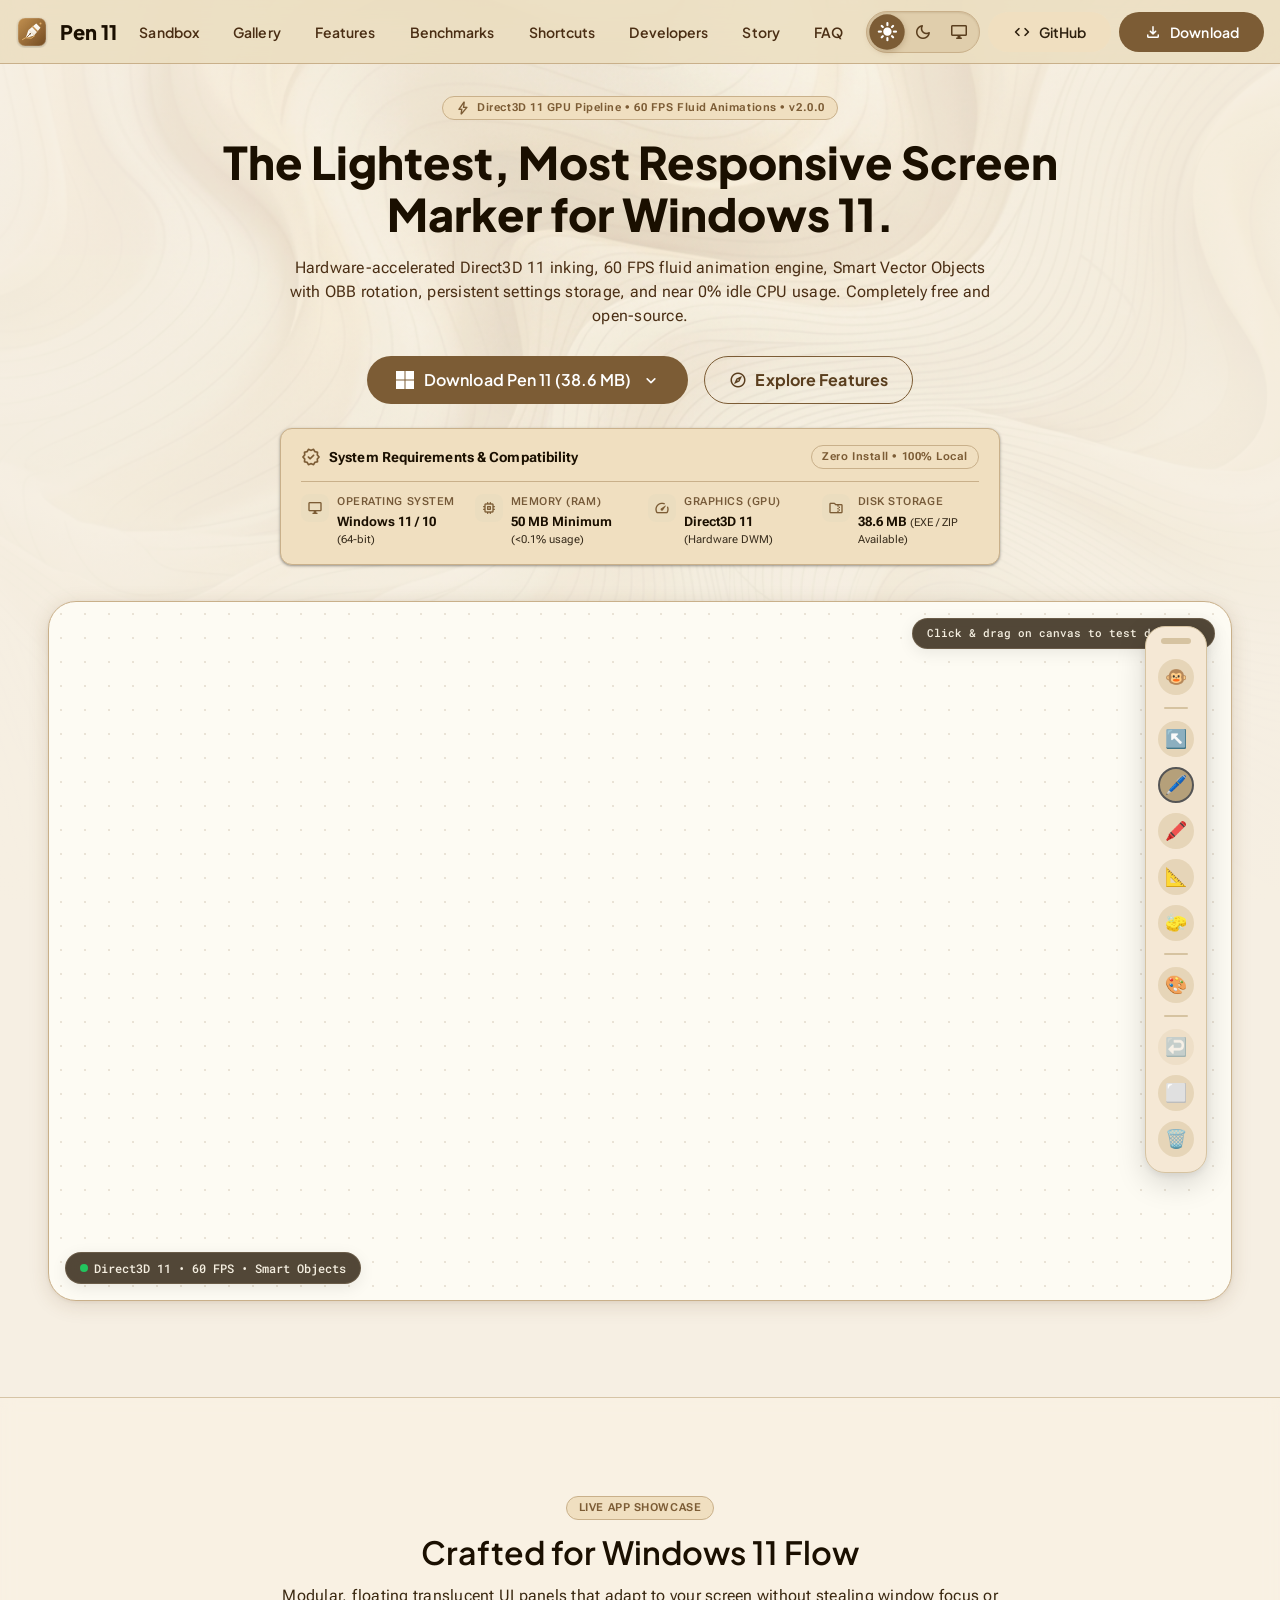
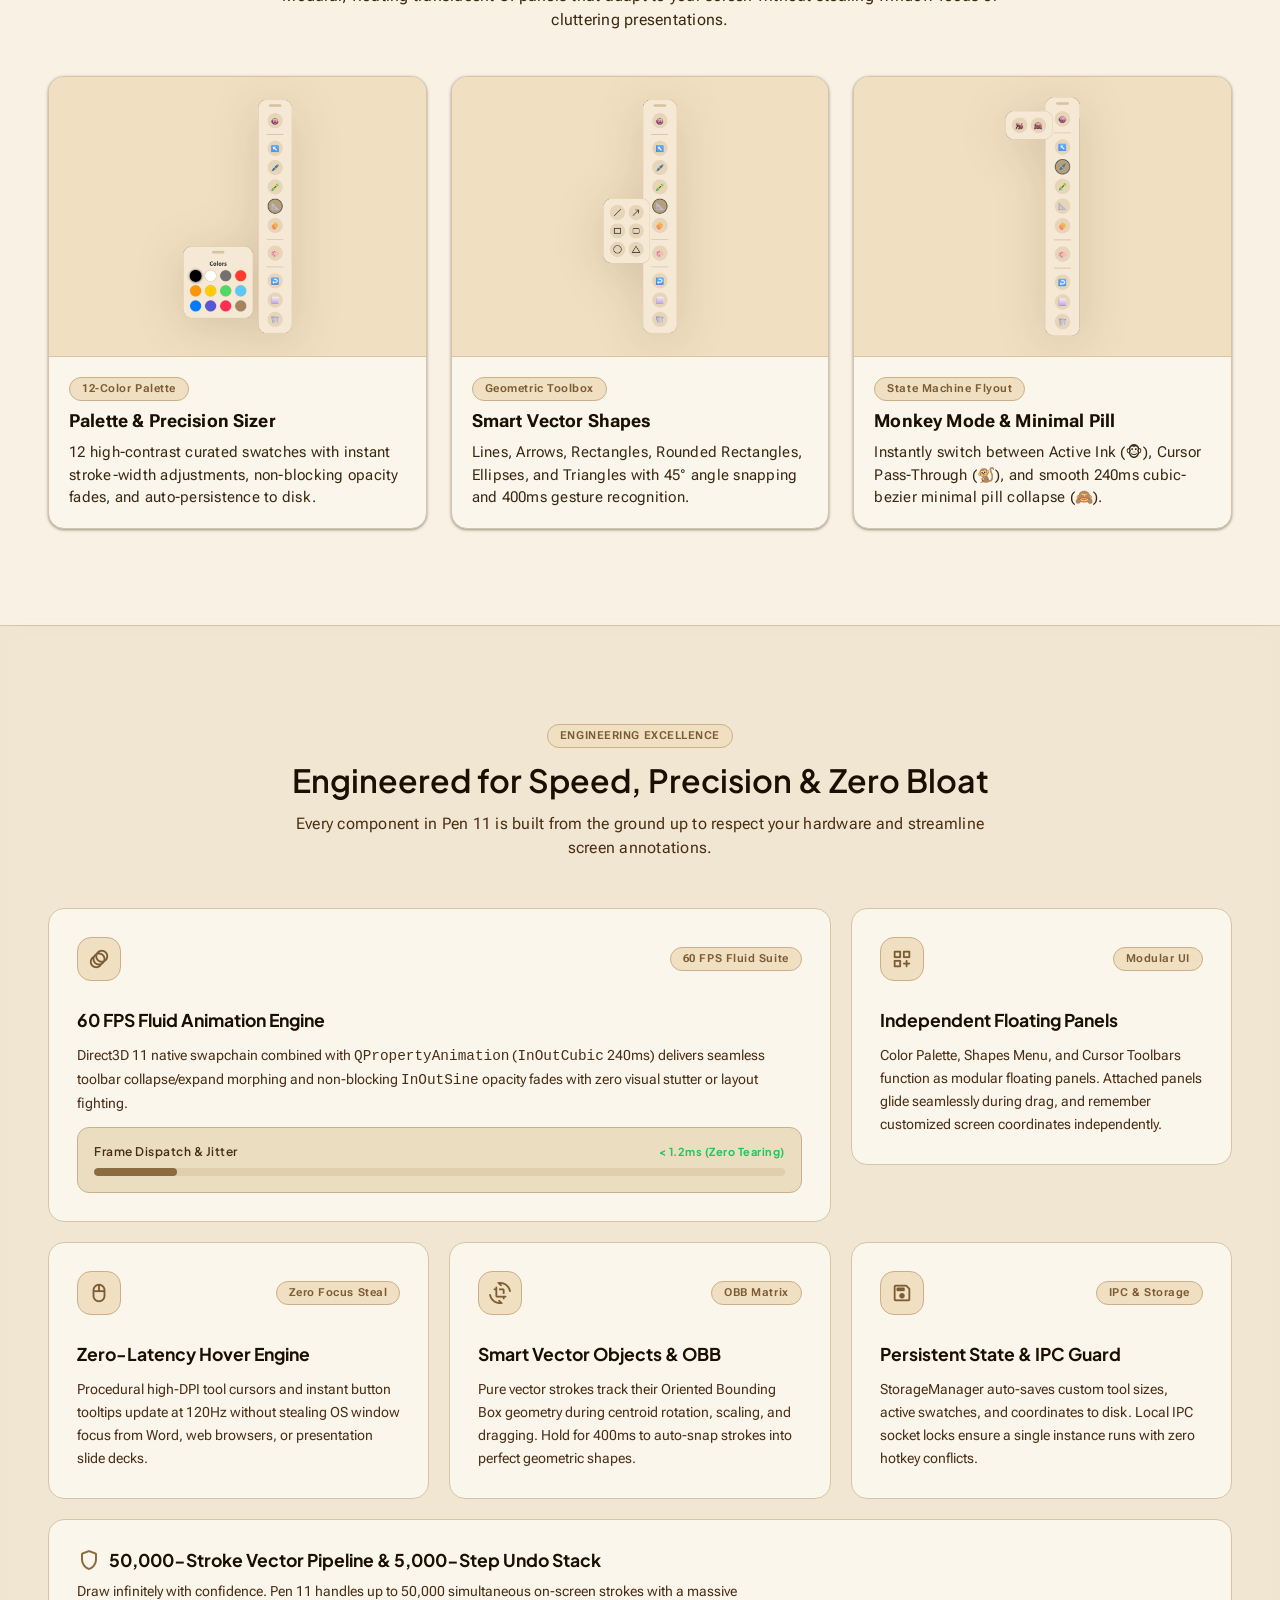
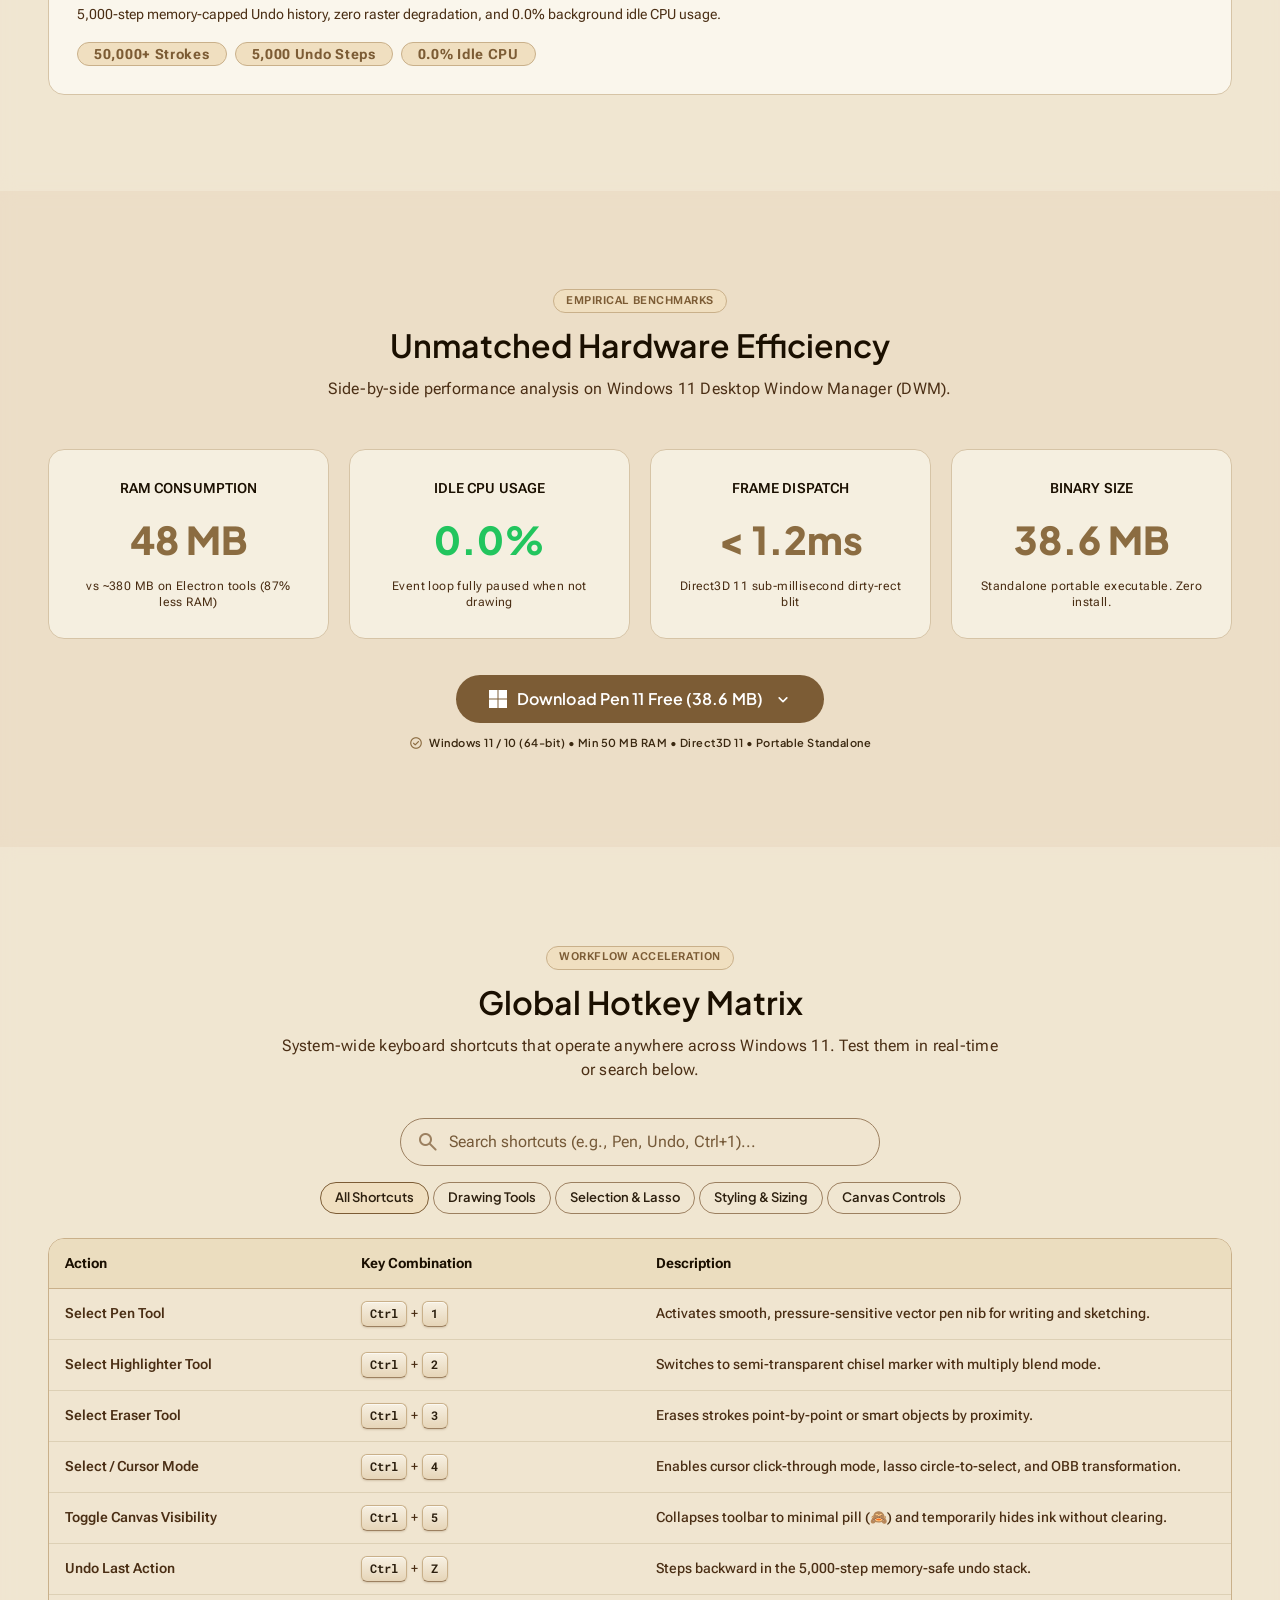
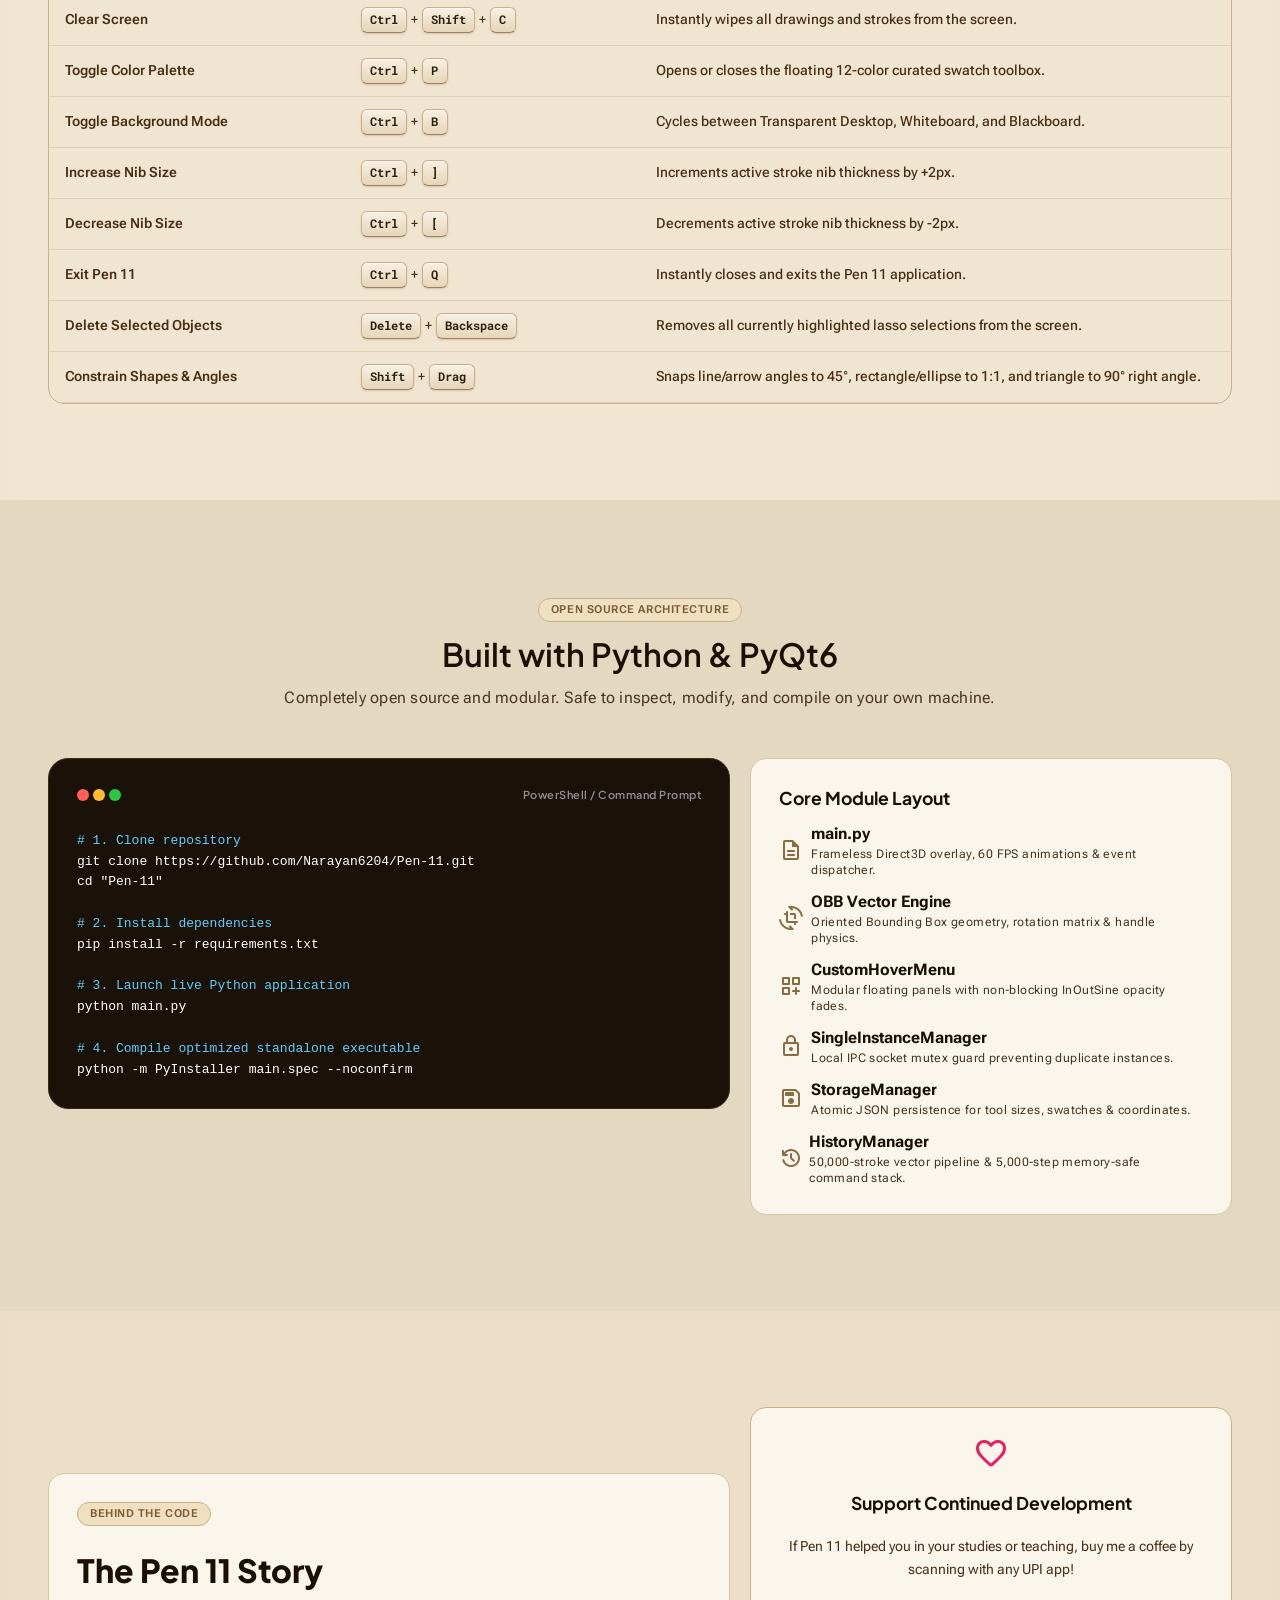
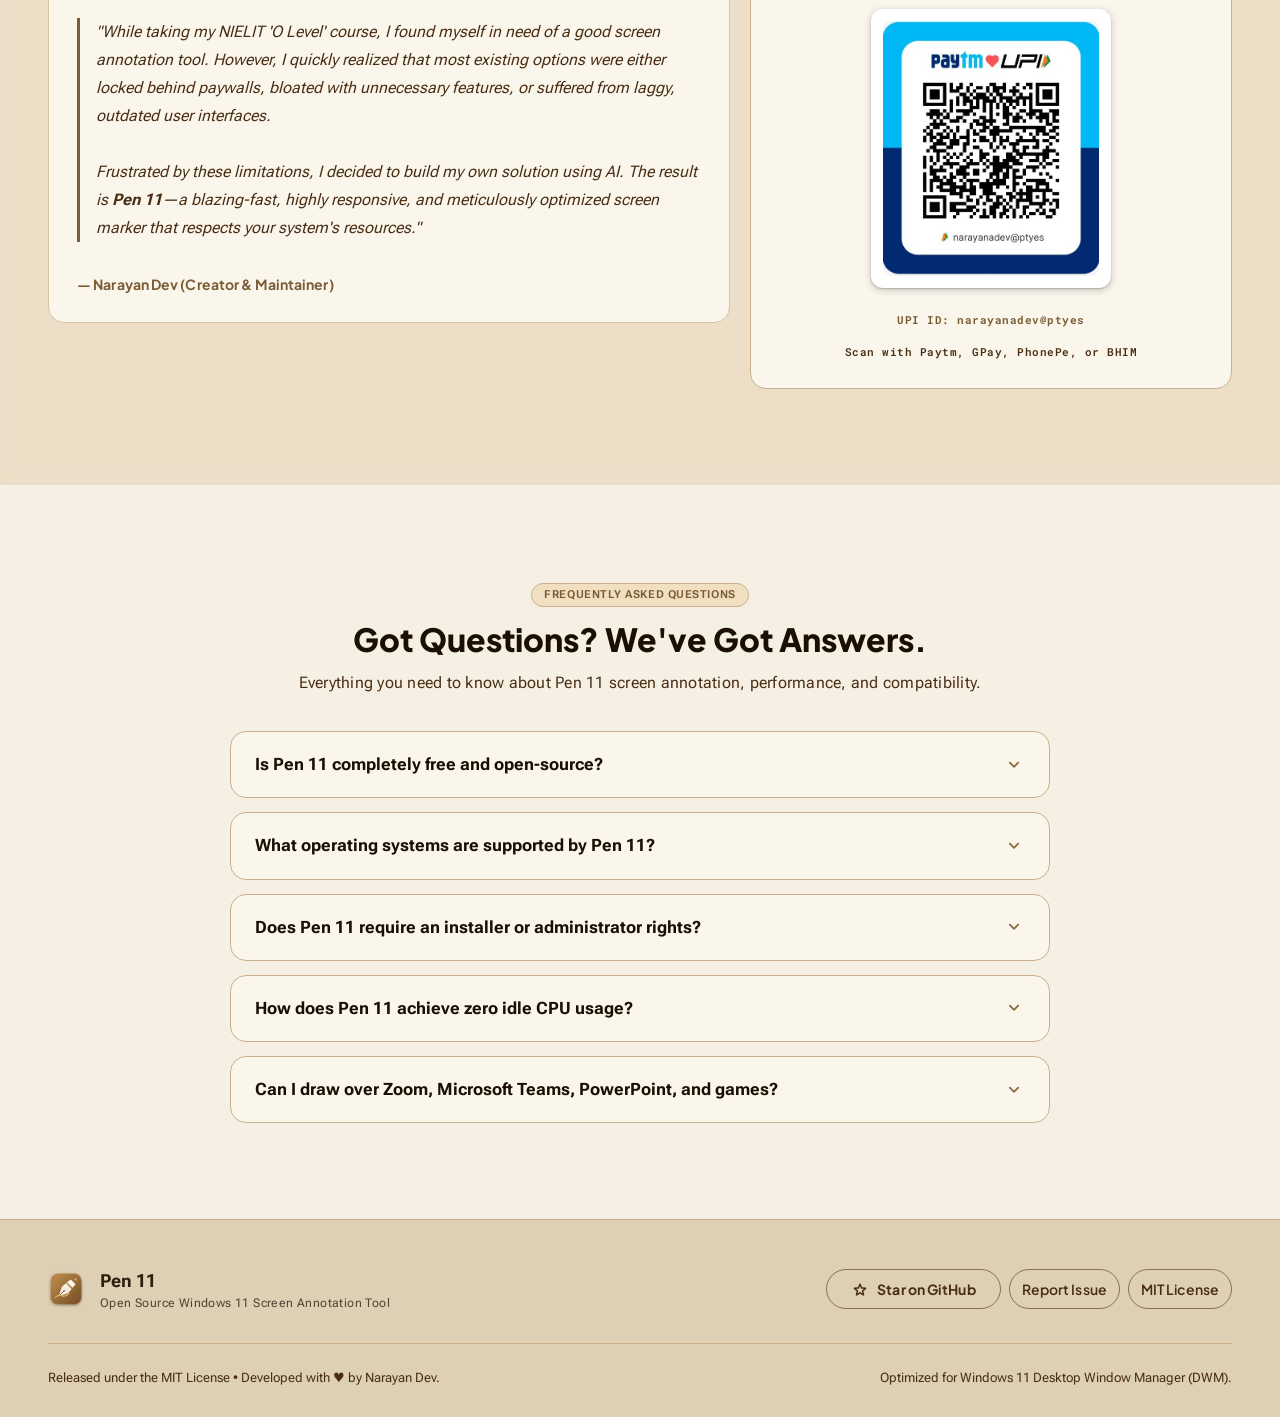
==== index.html @ fcdcd8b7 "deploy: b925720a42f991ed3a2c3f03e98f9fcc8406c77f" ====
<!DOCTYPE html>
<html lang="en" data-theme="light" data-theme-resolved="light">
<head>
  <meta charset="UTF-8">
  <meta name="viewport" content="width=device-width, initial-scale=1.0">
  <title>Pen 11 — Direct3D 11 Screen Annotation Tool for Windows 11 &amp; 10</title>
  
  <!-- Canonical & Crawl Directives -->
  <link rel="canonical" href="https://narayan6204.github.io/Pen-11/">
  <meta name="robots" content="index, follow, max-snippet:-1, max-image-preview:large, max-video-preview:-1">

  <!-- Primary SEO Metadata -->
  <meta name="title" content="Pen 11 — Direct3D 11 Screen Annotation Tool for Windows 11 &amp; 10">
  <meta name="description" content="Download Pen 11, the ultra-lightweight, Direct3D 11 hardware-accelerated screen annotation and marker tool for Windows 11/10. Zero install, 0% idle CPU, 50k stroke memory &amp; open-source.">
  <meta name="keywords" content="Pen 11, screen annotation, screen marker, Windows 11 tool, presentation drawing tool, Epic Pen alternative, direct3d 11 ink, smart objects, lasso select, open source annotation">
  <meta name="author" content="Narayan Dev">
  <meta name="theme-color" content="#0061A4">
  
  <!-- Open Graph / Facebook / LinkedIn -->
  <meta property="og:type" content="website">
  <meta property="og:url" content="https://narayan6204.github.io/Pen-11/">
  <meta property="og:site_name" content="Pen 11">
  <meta property="og:title" content="Pen 11 — Direct3D 11 Screen Annotation Tool for Windows 11">
  <meta property="og:description" content="Direct3D 11 hardware-accelerated ink, Smart Objects, Circle-to-Select Lasso, and zero idle CPU usage. 100% Free &amp; Open Source.">
  <meta property="og:image" content="https://narayan6204.github.io/Pen-11/assets/screenshot.png">
  <meta property="og:image:type" content="image/png">
  <meta property="og:image:width" content="1200">
  <meta property="og:image:height" content="675">
  <meta property="og:image:alt" content="Pen 11 Screen Annotation Tool running on Windows 11 desktop">
  <meta property="og:locale" content="en_US">

  <!-- Twitter Card -->
  <meta name="twitter:card" content="summary_large_image">
  <meta name="twitter:url" content="https://narayan6204.github.io/Pen-11/">
  <meta name="twitter:title" content="Pen 11 — Direct3D 11 Screen Annotation Tool for Windows 11">
  <meta name="twitter:description" content="Direct3D 11 hardware-accelerated ink, Smart Objects, Circle-to-Select Lasso, and zero idle CPU usage. 100% Free &amp; Open Source.">
  <meta name="twitter:image" content="https://narayan6204.github.io/Pen-11/assets/screenshot.png">
  <meta name="twitter:image:alt" content="Pen 11 Screen Annotation Tool for Windows 11">

  <!-- Favicon -->
  <link rel="icon" type="image/svg+xml" href="assets/favicon.svg">
  <link rel="apple-touch-icon" href="assets/logo.svg">

  <!-- Google Fonts & Material Symbols Preconnect & Stylesheet (Fast Parallel Loading) -->
  <link rel="preconnect" href="https://fonts.googleapis.com">
  <link rel="preconnect" href="https://fonts.gstatic.com" crossorigin>
  <link rel="stylesheet" href="https://fonts.googleapis.com/css2?family=Plus+Jakarta+Sans:ital,wght@0,300..800;1,300..800&family=Roboto+Flex:opsz,wght,GRAD,slnt@8..144,100..1000,-200..150,-10..0&family=Roboto+Mono:wght@400;500;600;700&family=Material+Symbols+Rounded:opsz,wght,FILL,GRAD@20..48,100..700,0..1,-50..200&display=swap">

  <!-- Stylesheets -->
  <link rel="stylesheet" href="css/00-tokens.css?v=4.5.0">
  <link rel="stylesheet" href="css/01-layout.css?v=4.5.0">
  <link rel="stylesheet" href="css/02-components.css?v=4.5.0">
  <link rel="stylesheet" href="css/03-motion.css?v=4.5.0">
  <link rel="stylesheet" href="css/04-canvas.css?v=4.5.0">
  <link rel="stylesheet" href="css/05-warm-theme.css?v=4.5.0">

  <!-- Immediate Theme Resolver to Prevent FOUT and Desync -->
  <script>
  (function() {
    try {
      var savedMode = localStorage.getItem('pen11_theme_mode') || 'light';
      var prefersDark = window.matchMedia && window.matchMedia('(prefers-color-scheme: dark)').matches;
      var isDark = savedMode === 'dark' || (savedMode === 'system' && prefersDark);
      if (savedMode === 'system') {
        document.documentElement.removeAttribute('data-theme');
      } else {
        document.documentElement.setAttribute('data-theme', savedMode);
      }
      document.documentElement.setAttribute('data-theme-resolved', isDark ? 'dark' : 'light');
    } catch (e) {}
  })();
  </script>

  <!-- Schema.org Unified JSON-LD Graph for Google Rich Results -->
  <script type="application/ld+json">
  {
    "@context": "https://schema.org",
    "@graph": [
      {
        "@type": "WebSite",
        "@id": "https://narayan6204.github.io/Pen-11/#website",
        "url": "https://narayan6204.github.io/Pen-11/",
        "name": "Pen 11",
        "description": "High-Performance Screen Annotation Engine for Windows 11",
        "inLanguage": "en-US"
      },
      {
        "@type": "SoftwareApplication",
        "@id": "https://narayan6204.github.io/Pen-11/#software",
        "name": "Pen 11",
        "alternateName": "Pen11 Screen Marker",
        "operatingSystem": "Windows 10, Windows 11",
        "applicationCategory": "UtilitiesApplication",
        "applicationSubCategory": "Screen Annotation & Presentation Tool",
        "description": "Ultra-lightweight, Direct3D 11 hardware-accelerated screen annotation and marker tool for Windows 11 with Smart Vector Objects, 60 FPS animations, and zero idle CPU usage.",
        "url": "https://narayan6204.github.io/Pen-11/",
        "downloadUrl": "https://github.com/Narayan6204/Pen-11/releases/latest",
        "softwareVersion": "2.0.0",
        "fileSize": "38.6MB",
        "license": "https://opensource.org/licenses/MIT",
        "isAccessibleForFree": true,
        "softwareRequirements": "Direct3D 11, Windows Desktop Window Manager (DWM)",
        "image": "https://narayan6204.github.io/Pen-11/assets/screenshot.png",
        "screenshot": [
          "https://narayan6204.github.io/Pen-11/assets/screenshot.png",
          "https://narayan6204.github.io/Pen-11/assets/screenshot_palette.png",
          "https://narayan6204.github.io/Pen-11/assets/screenshot_shapes.png",
          "https://narayan6204.github.io/Pen-11/assets/screenshot_cursor.png"
        ],
        "featureList": [
          "Direct3D 11 hardware-accelerated rendering",
          "60 FPS smooth Qt animation engine",
          "Oriented Bounding Box (OBB) vector transformation",
          "Modular floating color palette and shapes menu",
          "50,000-stroke memory-safe vector pipeline with 5,000-step undo stack",
          "Zero window focus stealing during presentations"
        ],
        "offers": {
          "@type": "Offer",
          "price": "0",
          "priceCurrency": "USD",
          "availability": "https://schema.org/InStock"
        },
        "author": {
          "@type": "Person",
          "name": "Narayan Dev",
          "url": "https://github.com/Narayan6204"
        }
      },
      {
        "@type": "FAQPage",
        "@id": "https://narayan6204.github.io/Pen-11/#faq",
        "mainEntity": [
          {
            "@type": "Question",
            "name": "Is Pen 11 completely free and open-source?",
            "acceptedAnswer": {
              "@type": "Answer",
              "text": "Yes, Pen 11 is 100% free and open-source under the MIT license with no ads, paywalls, or telemetry."
            }
          },
          {
            "@type": "Question",
            "name": "What operating systems are supported by Pen 11?",
            "acceptedAnswer": {
              "@type": "Answer",
              "text": "Pen 11 is natively optimized for 64-bit Windows 11 and Windows 10 with Direct3D 11 support."
            }
          },
          {
            "@type": "Question",
            "name": "Does Pen 11 require an installer or admin rights?",
            "acceptedAnswer": {
              "@type": "Answer",
              "text": "No. Pen 11 is distributed as a single standalone portable executable (EXE) and ZIP archive that runs instantly without installation or administrator privileges."
            }
          },
          {
            "@type": "Question",
            "name": "How does Pen 11 achieve zero idle CPU usage?",
            "acceptedAnswer": {
              "@type": "Answer",
              "text": "Pen 11 pauses its event loop when the canvas is idle and utilizes Direct3D 11 hardware acceleration to render only dirty rect regions during active drawing."
            }
          }
        ]
      }
    ]
  }
  </script>
</head>
<body>
  <!-- Ambient Silky Sand Waves Topographic Background -->
  <div class="m3-ambient-waves-bg" aria-hidden="true"></div>

  <div class="m3-layout-root">
    
    <!-- Main Content Area -->
    <main class="m3-main-content">
      
      <!-- 1. Top App Bar -->
      <header class="m3-top-app-bar" role="banner">
        <a href="#hero" class="m3-top-app-bar-brand" aria-label="Pen 11 Home" style="white-space: nowrap; flex-shrink: 0;">
          <img src="assets/logo.svg" alt="Pen 11 Logo" width="32" height="32" style="flex-shrink: 0;">
          <span style="white-space: nowrap;">Pen 11</span>
        </a>

        <!-- Desktop Navigation Links -->
        <nav class="m3-top-app-bar-nav" role="navigation" aria-label="Primary Navigation">
          <a href="#hero" class="m3-btn m3-btn-text">Sandbox</a>
          <a href="#gallery" class="m3-btn m3-btn-text">Gallery</a>
          <a href="#features" class="m3-btn m3-btn-text">Features</a>
          <a href="#benchmarks" class="m3-btn m3-btn-text">Benchmarks</a>
          <a href="#hotkeys" class="m3-btn m3-btn-text">Shortcuts</a>
          <a href="#developers" class="m3-btn m3-btn-text">Developers</a>
          <a href="#story" class="m3-btn m3-btn-text">Story</a>
          <a href="#faq" class="m3-btn m3-btn-text">FAQ</a>
        </nav>

        <!-- Right App Bar Actions -->
        <div class="m3-top-app-bar-actions">
          <!-- Theme Mode Switcher (Segmented Toggle) -->
          <div class="m3-theme-segmented-group" id="theme-mode-switcher" role="group" aria-label="Theme mode switcher">
            <button class="m3-icon-btn active" data-theme-mode="light" title="Light Mode" aria-label="Switch to light mode" aria-pressed="true">
              <span class="material-symbols-rounded">light_mode</span>
            </button>
            <button class="m3-icon-btn" data-theme-mode="dark" title="Dark Mode" aria-label="Switch to dark mode" aria-pressed="false">
              <span class="material-symbols-rounded">dark_mode</span>
            </button>
            <button class="m3-icon-btn" data-theme-mode="system" title="System Preference" aria-label="Switch to system theme" aria-pressed="false">
              <span class="material-symbols-rounded">desktop_windows</span>
            </button>
          </div>

          <!-- GitHub Repo Link -->
          <a href="https://github.com/Narayan6204/Pen-11" target="_blank" rel="noopener noreferrer" class="m3-btn m3-btn-tonal" aria-label="GitHub Repository">
            <span class="material-symbols-rounded">code</span>
            <span>GitHub</span>
          </a>

          <!-- Download Action -->
          <button type="button" class="m3-btn m3-btn-filled btn-download-popup-trigger" aria-haspopup="dialog" aria-expanded="false" aria-label="Download Pen 11" style="cursor: pointer;">
            <span class="material-symbols-rounded">download</span>
            <span>Download</span>
          </button>
        </div>
      </header>

      <!-- Instant Fast-Binding Script for Theme Switcher UI Sync -->
      <script>
      (function() {
        function syncThemeSwitcher(mode) {
          var btns = document.querySelectorAll('[data-theme-mode]');
          btns.forEach(function(btn) {
            if (btn.getAttribute('data-theme-mode') === mode) {
              btn.classList.add('active');
              btn.setAttribute('aria-pressed', 'true');
            } else {
              btn.classList.remove('active');
              btn.setAttribute('aria-pressed', 'false');
            }
          });
        }

        var savedMode = 'system';
        try { savedMode = localStorage.getItem('pen11_theme_mode') || 'system'; } catch(e) {}
        syncThemeSwitcher(savedMode);

        document.querySelectorAll('[data-theme-mode]').forEach(function(btn) {
          btn.addEventListener('click', function(e) {
            e.preventDefault();
            e.stopPropagation();
            var mode = btn.getAttribute('data-theme-mode');
            if (!mode) return;

            var prefersDark = window.matchMedia && window.matchMedia('(prefers-color-scheme: dark)').matches;
            var isDark = mode === 'dark' || (mode === 'system' && prefersDark);

            try { localStorage.setItem('pen11_theme_mode', mode); } catch(err) {}

            if (mode === 'system') {
              document.documentElement.removeAttribute('data-theme');
            } else {
              document.documentElement.setAttribute('data-theme', mode);
            }
            document.documentElement.setAttribute('data-theme-resolved', isDark ? 'dark' : 'light');

            syncThemeSwitcher(mode);

            if (window.pen11ThemeEngine) {
              window.pen11ThemeEngine.setMode(mode);
            }
          });
        });
      })();
      </script>

      <!-- 2. Hero Section with Live Interactive Canvas Sandbox -->
      <section id="hero" class="m3-section" style="padding-top: 32px;" aria-labelledby="hero-title">
        <div class="m3-container">
          
          <!-- Hero Header Info -->
          <div class="m3-flex-col m3-align-center" style="text-align: center; max-width: 900px; margin: 0 auto 36px;">
            <div class="m3-badge-pill" style="margin-bottom: 16px;">
              <span class="material-symbols-rounded" style="font-size: 16px;">bolt</span>
              <span>Direct3D 11 GPU Pipeline • 60 FPS Fluid Animations • <span data-gh-version>v2.0.0</span></span>
            </div>

            <h1 id="hero-title" class="m3-display-medium" style="margin-bottom: 16px; font-weight: 800;">
              The Lightest, Most Responsive Screen Marker for Windows 11.
            </h1>

            <p class="m3-body-large" style="max-width: 720px; margin-bottom: 28px;">
              Hardware-accelerated Direct3D 11 inking, 60 FPS fluid animation engine, Smart Vector Objects with OBB rotation, persistent settings storage, and near 0% idle CPU usage. Completely free and open-source.
            </p>

            <div class="m3-flex-row m3-gap-md" style="flex-wrap: wrap; justify-content: center;">
              <button type="button" class="m3-btn m3-btn-filled btn-download-popup-trigger" style="height: 48px; padding: 0 28px; font-size: 1rem; display: inline-flex; align-items: center; gap: 10px; cursor: pointer;" aria-haspopup="dialog" aria-expanded="false" aria-label="Download Pen 11 for Windows">
                <svg width="18" height="18" viewBox="0 0 88 88" fill="currentColor" aria-hidden="true" style="flex-shrink: 0;">
                  <path d="M0 0h41.6v41.6H0V0zm46.4 0H88v41.6H46.4V0zM0 46.4h41.6V88H0V46.4zm46.4 0H88V88H46.4V46.4z"/>
                </svg>
                <span>Download Pen 11 (<span data-gh-size>38.6 MB</span>)</span>
                <span class="material-symbols-rounded" style="font-size: 20px;">expand_more</span>
              </button>
              <a href="#features" class="m3-btn m3-btn-outlined" style="height: 48px; padding: 0 24px; font-size: 1rem;">
                <span class="material-symbols-rounded">explore</span>
                <span>Explore Features</span>
              </a>
            </div>

            <!-- System Requirements Detail Callout Card -->
            <div class="m3-sys-req-card" aria-label="Pen 11 System Requirements & Compatibility">
              <div class="sys-req-header">
                <div class="sys-req-title-wrap">
                  <span class="material-symbols-rounded">verified</span>
                  <span class="m3-title-small" style="font-weight: 700; color: var(--md-sys-color-on-surface);">System Requirements & Compatibility</span>
                </div>
                <span class="m3-badge-pill" style="font-size: 11px; padding: 4px 10px;">Zero Install • 100% Local</span>
              </div>
              
              <div class="sys-req-grid">
                <div class="sys-req-item">
                  <span class="material-symbols-rounded sys-req-icon">desktop_windows</span>
                  <div class="sys-req-text">
                    <span class="sys-req-label">Operating System</span>
                    <span class="sys-req-val">Windows 11 / 10 <span style="font-size: 11px; font-weight: normal; opacity: 0.85;">(64-bit)</span></span>
                  </div>
                </div>

                <div class="sys-req-item">
                  <span class="material-symbols-rounded sys-req-icon">memory</span>
                  <div class="sys-req-text">
                    <span class="sys-req-label">Memory (RAM)</span>
                    <span class="sys-req-val">50 MB Minimum <span style="font-size: 11px; font-weight: normal; opacity: 0.85;">(&lt;0.1% usage)</span></span>
                  </div>
                </div>

                <div class="sys-req-item">
                  <span class="material-symbols-rounded sys-req-icon">speed</span>
                  <div class="sys-req-text">
                    <span class="sys-req-label">Graphics (GPU)</span>
                    <span class="sys-req-val">Direct3D 11 <span style="font-size: 11px; font-weight: normal; opacity: 0.85;">(Hardware DWM)</span></span>
                  </div>
                </div>

                <div class="sys-req-item">
                  <span class="material-symbols-rounded sys-req-icon">folder_zip</span>
                  <div class="sys-req-text">
                    <span class="sys-req-label">Disk Storage</span>
                    <span class="sys-req-val"><span data-gh-size>38.6 MB</span> <span style="font-size: 11px; font-weight: normal; opacity: 0.85;">(EXE / ZIP Available)</span></span>
                  </div>
                </div>
              </div>
            </div>

          </div>

          <!-- Interactive Sandbox Stage -->
          <div id="canvas-stage-wrapper" class="canvas-stage-wrapper canvas-backdrop-whiteboard cursor-pen" aria-label="Interactive Pen 11 Drawing Sandbox">
            
            <!-- Active Canvas Layers Container -->
            <div id="pen-hero-canvas-container" class="pen-interactive-canvas"></div>

            <!-- Draggable Floating Pen 11 Warm Sand Toolbar Mockup -->
            <aside id="pen-live-toolbar" class="pen-toolbar-container" style="top: 24px; right: 24px;" aria-label="Pen 11 Floating Toolbar">
              
              <!-- 1. Drag Grip Handle -->
              <div id="pen-toolbar-drag" class="toolbar-drag-handle" title="Drag Toolbar anywhere" aria-label="Drag toolbar">
                <div class="toolbar-drag-pill"></div>
              </div>

              <!-- 2. Monkey Icon State Button (🐵 Active Ink / 🐒 Cursor Click-Through / 🙈 Hidden Canvas) -->
              <div style="position: relative; display: flex; justify-content: center;">
                <button id="tb-btn-monkey" class="toolbar-tool-btn" title="Cursor & Canvas Options" aria-label="Cursor State Button">
                  <span id="tb-monkey-icon">🐵</span>
                </button>
                
                <!-- Horizontal 2-Button Cursor Submenu Flyout -->
                <div id="tb-monkey-flyout" class="toolbar-monkey-flyout" style="display: none;">
                  <button class="toolbar-tool-btn" data-monkey="cursor" title="Cursor Click-Through Mode" aria-label="Cursor Mode">
                    <span>🐒</span>
                  </button>
                  <button class="toolbar-tool-btn" data-monkey="hidden" title="Disable Canvas (Collapse Toolbar)" aria-label="Disable Canvas">
                    <span>🙈</span>
                  </button>
                </div>
              </div>

              <div class="toolbar-divider toolbar-collapsible"></div>

              <!-- 3. Select / Transform Tool (↖️) -->
              <button class="toolbar-tool-btn toolbar-collapsible" data-tool="select" title="Select / Transform (Ctrl+4)" aria-label="Selection tool">
                <span>↖️</span>
              </button>

              <!-- 4. Pen Tool (🖊️) -->
              <button class="toolbar-tool-btn active toolbar-collapsible" data-tool="pen" title="Pen (Ctrl+1)" aria-label="Pen tool">
                <span>🖊️</span>
              </button>

              <!-- 5. Highlighter Tool (🖍️) -->
              <button class="toolbar-tool-btn toolbar-collapsible" data-tool="highlighter" title="Highlighter (Ctrl+2)" aria-label="Highlighter tool">
                <span>🖍️</span>
              </button>

              <!-- 6. Shape Menu Button (📐) & Flyout -->
              <div class="toolbar-collapsible" style="position: relative;">
                <button id="tb-btn-shapes" class="toolbar-tool-btn" title="Shapes (Line, Arrow, Rect, RoundRect, Circle, Triangle)" aria-label="Shapes selection">
                  <span>📐</span>
                </button>

                <!-- Shapes Popover Grid (6 Shapes) -->
                <div id="tb-shapes-flyout" class="toolbar-shape-flyout" style="display: none;">
                  <div id="tb-shapes-drag" class="toolbar-drag-handle" title="Drag Shapes Menu" aria-label="Drag shapes menu" style="width: 100%; display: flex; justify-content: center; cursor: grab; padding: 2px 0 6px;">
                    <div class="toolbar-drag-pill"></div>
                  </div>
                  <div class="shape-flyout-title">Shapes</div>
                  <div class="shape-flyout-grid">
                    <button class="toolbar-tool-btn" data-shape="line" title="Line (Shift for 45°)" aria-label="Line shape">
                      <svg width="22" height="22" viewBox="0 0 24 24" fill="none" stroke="#333333" stroke-width="2.2" stroke-linecap="round" stroke-linejoin="round"><line x1="5" y1="19" x2="19" y2="5"></line></svg>
                    </button>
                    <button class="toolbar-tool-btn" data-shape="arrow" title="Arrow (Shift for 45°)" aria-label="Arrow shape">
                      <svg width="22" height="22" viewBox="0 0 24 24" fill="none" stroke="#333333" stroke-width="2.2" stroke-linecap="round" stroke-linejoin="round"><line x1="5" y1="19" x2="19" y2="5"></line><polyline points="10 5 19 5 19 14"></polyline></svg>
                    </button>
                    <button class="toolbar-tool-btn" data-shape="rectangle" title="Rectangle (Shift for 1:1 Square)" aria-label="Rectangle shape">
                      <svg width="22" height="22" viewBox="0 0 24 24" fill="none" stroke="#333333" stroke-width="2.2" stroke-linecap="round" stroke-linejoin="round"><rect x="4" y="6" width="16" height="12" rx="0"></rect></svg>
                    </button>
                    <button class="toolbar-tool-btn" data-shape="rounded_rectangle" title="Rounded Rectangle (Shift for 1:1 Square)" aria-label="Rounded rectangle shape">
                      <svg width="22" height="22" viewBox="0 0 24 24" fill="none" stroke="#333333" stroke-width="2.2" stroke-linecap="round" stroke-linejoin="round"><rect x="4" y="6" width="16" height="12" rx="3.5"></rect></svg>
                    </button>
                    <button class="toolbar-tool-btn" data-shape="circle" title="Circle (Shift for 1:1 Circle)" aria-label="Circle shape">
                      <svg width="22" height="22" viewBox="0 0 24 24" fill="none" stroke="#333333" stroke-width="2.2" stroke-linecap="round" stroke-linejoin="round"><circle cx="12" cy="12" r="8"></circle></svg>
                    </button>
                    <button class="toolbar-tool-btn" data-shape="triangle" title="Triangle (Shift for 90° Right Angle)" aria-label="Triangle shape">
                      <svg width="22" height="22" viewBox="0 0 24 24" fill="none" stroke="#333333" stroke-width="2.2" stroke-linecap="round" stroke-linejoin="round"><path d="M12 4 L21 19 L3 19 Z"></path></svg>
                    </button>
                  </div>
                </div>
              </div>

              <!-- 7. Eraser Tool (🧽) -->
              <button class="toolbar-tool-btn toolbar-collapsible" data-tool="eraser" title="Eraser (Ctrl+3)" aria-label="Eraser tool">
                <span>🧽</span>
              </button>

              <div class="toolbar-divider toolbar-collapsible"></div>

              <!-- 8. Floating Color Palette Button (🎨) & Popover (12 Curated Colors) -->
              <div class="toolbar-collapsible" style="position: relative;">
                <button id="tb-btn-palette" class="toolbar-tool-btn" title="Color Palette (Ctrl+P)" aria-label="Color Palette">
                  <span>🎨</span>
                </button>

                <!-- 12-Color Grid Popover -->
                <div id="tb-palette-popover" class="toolbar-palette-popover" style="display: none;">
                  <div id="tb-palette-drag" class="toolbar-drag-handle" title="Drag Color Palette" aria-label="Drag color palette" style="width: 100%; display: flex; justify-content: center; cursor: grab; padding: 2px 0 6px;">
                    <div class="toolbar-drag-pill"></div>
                  </div>
                  <div class="palette-title">Colors</div>
                  <div class="palette-grid">
                    <button class="palette-color-btn active" data-hex="#000000" style="background-color: #000000; color: #000000;" title="Black" aria-label="Black"></button>
                    <button class="palette-color-btn" data-hex="#FFFFFF" style="background-color: #FFFFFF; color: #FFFFFF;" title="White" aria-label="White"></button>
                    <button class="palette-color-btn" data-hex="#717171" style="background-color: #717171; color: #717171;" title="Gray" aria-label="Gray"></button>
                    <button class="palette-color-btn" data-hex="#FF3B30" style="background-color: #FF3B30; color: #FF3B30;" title="Red" aria-label="Red"></button>
                    <button class="palette-color-btn" data-hex="#FF9500" style="background-color: #FF9500; color: #FF9500;" title="Orange" aria-label="Orange"></button>
                    <button class="palette-color-btn" data-hex="#FFCC00" style="background-color: #FFCC00; color: #FFCC00;" title="Yellow" aria-label="Yellow"></button>
                    <button class="palette-color-btn" data-hex="#4CD964" style="background-color: #4CD964; color: #4CD964;" title="Green" aria-label="Green"></button>
                    <button class="palette-color-btn" data-hex="#5AC8FA" style="background-color: #5AC8FA; color: #5AC8FA;" title="Light Blue" aria-label="Light Blue"></button>
                    <button class="palette-color-btn" data-hex="#007AFF" style="background-color: #007AFF; color: #007AFF;" title="Blue" aria-label="Blue"></button>
                    <button class="palette-color-btn" data-hex="#5856D6" style="background-color: #5856D6; color: #5856D6;" title="Purple" aria-label="Purple"></button>
                    <button class="palette-color-btn" data-hex="#FF2D55" style="background-color: #FF2D55; color: #FF2D55;" title="Pink" aria-label="Pink"></button>
                    <button class="palette-color-btn" data-hex="#A2845E" style="background-color: #A2845E; color: #A2845E;" title="Brown" aria-label="Brown"></button>
                  </div>
                </div>
              </div>

              <div class="toolbar-divider toolbar-collapsible"></div>

              <!-- 9. Undo Action (↩️) -->
              <button id="tb-btn-undo" class="toolbar-tool-btn toolbar-collapsible" title="Undo (Ctrl+Z)" aria-label="Undo stroke" disabled>
                <span>↩️</span>
              </button>

              <!-- 10. Board Toggle (⬜) -->
              <button id="tb-btn-bg" class="toolbar-tool-btn toolbar-collapsible" title="Toggle Whiteboard/Blackboard (Ctrl+B)" aria-label="Toggle canvas backdrop">
                <span>⬜</span>
              </button>

              <!-- 11. Clear Screen Action (🗑️) -->
              <button id="tb-btn-clear" class="toolbar-tool-btn toolbar-collapsible" title="Clear Screen (Ctrl+Shift+C)" aria-label="Clear screen">
                <span>🗑️</span>
              </button>
            </aside>

            <!-- Bottom Left HUD Metric -->
            <div class="canvas-hud-bottom-left">
              <div class="hud-pill">
                <div class="hud-pill-dot"></div>
                <span>Direct3D 11 • 60 FPS • Smart Objects</span>
              </div>
            </div>

            <!-- Top Right HUD Backdrop Indicator -->
            <div class="canvas-hud-top-right">
              <div class="hud-pill" style="font-size: 11px;">
                <span>Click & drag on canvas to test drawing!</span>
              </div>
            </div>

          </div>

        </div>
      </section>

      <!-- 3. Native Desktop UI Showcase Gallery -->
      <section id="gallery" class="m3-section" aria-labelledby="gallery-title">
        <div class="m3-container">
          
          <div style="text-align: center; max-width: 760px; margin: 0 auto 44px;">
            <span class="m3-badge-pill" style="margin-bottom: 12px;">LIVE APP SHOWCASE</span>
            <h2 id="gallery-title" class="m3-headline-large" style="color: var(--md-sys-color-on-surface); margin-bottom: 12px;">
              Crafted for Windows 11 Flow
            </h2>
            <p class="m3-body-large" style="color: var(--md-sys-color-on-surface-variant);">
              Modular, floating translucent UI panels that adapt to your screen without stealing window focus or cluttering presentations.
            </p>
          </div>

          <!-- 3-Card Showcase Grid -->
          <div class="gallery-grid">
            
            <!-- Card 1: 12-Color Floating Palette -->
            <article class="gallery-card">
              <div class="gallery-img-wrapper">
                <img src="assets/screenshot_palette.png" alt="Pen 11 Toolbar and 12-Color Palette Flyout with custom size selector" loading="lazy" width="280" height="400">
              </div>
              <div class="gallery-card-content">
                <div class="m3-badge-pill" style="align-self: flex-start; font-size: 11px;">12-Color Palette</div>
                <h3 class="m3-title-medium">Palette & Precision Sizer</h3>
                <p class="m3-body-medium">
                  12 high-contrast curated swatches with instant stroke-width adjustments, non-blocking opacity fades, and auto-persistence to disk.
                </p>
              </div>
            </article>

            <!-- Card 2: Smart Vector Shapes -->
            <article class="gallery-card">
              <div class="gallery-img-wrapper">
                <img src="assets/screenshot_shapes.png" alt="Pen 11 Smart Shapes Menu Flyout with geometric tools" loading="lazy" width="280" height="400">
              </div>
              <div class="gallery-card-content">
                <div class="m3-badge-pill" style="align-self: flex-start; font-size: 11px;">Geometric Toolbox</div>
                <h3 class="m3-title-medium">Smart Vector Shapes</h3>
                <p class="m3-body-medium">
                  Lines, Arrows, Rectangles, Rounded Rectangles, Ellipses, and Triangles with 45° angle snapping and 400ms gesture recognition.
                </p>
              </div>
            </article>

            <!-- Card 3: Monkey & Cursor State Machine -->
            <article class="gallery-card">
              <div class="gallery-img-wrapper">
                <img src="assets/screenshot_cursor.png" alt="Pen 11 Cursor and Monkey State Sub-Toolbar options" loading="lazy" width="280" height="400">
              </div>
              <div class="gallery-card-content">
                <div class="m3-badge-pill" style="align-self: flex-start; font-size: 11px;">State Machine Flyout</div>
                <h3 class="m3-title-medium">Monkey Mode & Minimal Pill</h3>
                <p class="m3-body-medium">
                  Instantly switch between Active Ink (🐵), Cursor Pass-Through (🐒), and smooth 240ms cubic-bezier minimal pill collapse (🙈).
                </p>
              </div>
            </article>

          </div>

        </div>
      </section>

      <!-- 4. Features Bento Grid Section -->
      <section id="features" class="m3-section" aria-labelledby="features-title">
        <div class="m3-container">
          
          <div style="text-align: center; max-width: 720px; margin: 0 auto 48px;">
            <span class="m3-badge-pill" style="margin-bottom: 12px;">ENGINEERING EXCELLENCE</span>
            <h2 id="features-title" class="m3-headline-large" style="color: var(--md-sys-color-on-surface); margin-bottom: 12px;">
              Engineered for Speed, Precision & Zero Bloat
            </h2>
            <p class="m3-body-large" style="">
              Every component in Pen 11 is built from the ground up to respect your hardware and streamline screen annotations.
            </p>
          </div>

          <!-- Bento Grid Container -->
          <div class="bento-grid">
            
            <!-- Bento Item 1: 60 FPS Fluid Animation Suite -->
            <article class="bento-card bento-col-8">
              <div class="bento-card-header">
                <div class="bento-card-icon">
                  <span class="material-symbols-rounded">animation</span>
                </div>
                <span class="m3-badge-pill">60 FPS Fluid Suite</span>
              </div>
              <h3 class="bento-card-title">60 FPS Fluid Animation Engine</h3>
              <p class="bento-card-description">
                Direct3D 11 native swapchain combined with <code>QPropertyAnimation</code> (<code>InOutCubic</code> 240ms) delivers seamless toolbar collapse/expand morphing and non-blocking <code>InOutSine</code> opacity fades with zero visual stutter or layout fighting.
              </p>
              <div style="background: var(--md-sys-color-surface); border-radius: var(--md-sys-shape-corner-medium); padding: 16px; border: 1px solid var(--md-sys-color-outline-variant);">
                <div class="m3-flex-row m3-justify-between m3-align-center" style="margin-bottom: 8px;">
                  <span class="m3-label-medium">Frame Dispatch & Jitter</span>
                  <span class="m3-label-small" style="color: #22c55e; font-weight: 700;">&lt; 1.2ms (Zero Tearing)</span>
                </div>
                <div style="width: 100%; height: 8px; background-color: var(--md-sys-color-surface-container-highest); border-radius: 99px; overflow: hidden;">
                  <div style="width: 12%; height: 100%; background-color: var(--md-sys-color-primary); border-radius: 99px;"></div>
                </div>
              </div>
            </article>

            <!-- Bento Item 2: Modular Floating Panels & Drag Sync -->
            <article class="bento-card bento-col-4">
              <div class="bento-card-header">
                <div class="bento-card-icon">
                  <span class="material-symbols-rounded">dashboard_customize</span>
                </div>
                <span class="m3-badge-pill">Modular UI</span>
              </div>
              <h3 class="bento-card-title">Independent Floating Panels</h3>
              <p class="bento-card-description">
                Color Palette, Shapes Menu, and Cursor Toolbars function as modular floating panels. Attached panels glide seamlessly during drag, and remember customized screen coordinates independently.
              </p>
            </article>

            <!-- Bento Item 3: Zero-Latency Native Hover & Cursor Engine -->
            <article class="bento-card bento-col-4">
              <div class="bento-card-header">
                <div class="bento-card-icon">
                  <span class="material-symbols-rounded">mouse</span>
                </div>
                <span class="m3-badge-pill">Zero Focus Steal</span>
              </div>
              <h3 class="bento-card-title">Zero-Latency Hover Engine</h3>
              <p class="bento-card-description">
                Procedural high-DPI tool cursors and instant button tooltips update at 120Hz without stealing OS window focus from Word, web browsers, or presentation slide decks.
              </p>
            </article>

            <!-- Bento Item 4: Smart Vector Objects & OBB Rotation -->
            <article class="bento-card bento-col-4">
              <div class="bento-card-header">
                <div class="bento-card-icon">
                  <span class="material-symbols-rounded">crop_rotate</span>
                </div>
                <span class="m3-badge-pill">OBB Matrix</span>
              </div>
              <h3 class="bento-card-title">Smart Vector Objects & OBB</h3>
              <p class="bento-card-description">
                Pure vector strokes track their Oriented Bounding Box geometry during centroid rotation, scaling, and dragging. Hold for 400ms to auto-snap strokes into perfect geometric shapes.
              </p>
            </article>

            <!-- Bento Item 5: Persistent State & Single-Instance Guard -->
            <article class="bento-card bento-col-4">
              <div class="bento-card-header">
                <div class="bento-card-icon">
                  <span class="material-symbols-rounded">save</span>
                </div>
                <span class="m3-badge-pill">IPC & Storage</span>
              </div>
              <h3 class="bento-card-title">Persistent State & IPC Guard</h3>
              <p class="bento-card-description">
                StorageManager auto-saves custom tool sizes, active swatches, and coordinates to disk. Local IPC socket locks ensure a single instance runs with zero hotkey conflicts.
              </p>
            </article>

            <!-- Bento Item 6: 50,000-Stroke Memory-Safe Undo Stack -->
            <article class="bento-card bento-col-12">
              <div class="m3-flex-row m3-justify-between m3-align-center" style="flex-wrap: wrap; gap: 16px;">
                <div style="max-width: 680px;">
                  <div class="m3-flex-row m3-gap-sm m3-align-center" style="margin-bottom: 8px;">
                    <span class="material-symbols-rounded" style="color: var(--md-sys-color-primary);">shield</span>
                    <h3 class="bento-card-title" style="margin: 0;">50,000-Stroke Vector Pipeline & 5,000-Step Undo Stack</h3>
                  </div>
                  <p class="bento-card-description" style="margin: 0;">
                    Draw infinitely with confidence. Pen 11 handles up to 50,000 simultaneous on-screen strokes with a massive 5,000-step memory-capped Undo history, zero raster degradation, and 0.0% background idle CPU usage.
                  </p>
                </div>
                <div class="m3-flex-row m3-gap-sm" style="flex-wrap: wrap;">
                  <span class="m3-badge-pill" style="font-size: 14px; padding: 6px 16px;">50,000+ Strokes</span>
                  <span class="m3-badge-pill" style="font-size: 14px; padding: 6px 16px;">5,000 Undo Steps</span>
                  <span class="m3-badge-pill" style="font-size: 14px; padding: 6px 16px;">0.0% Idle CPU</span>
                </div>
              </div>
            </article>

          </div>

        </div>
      </section>

      <!-- 4. Hardware Benchmarks & Performance Metrics -->
      <section id="benchmarks" class="m3-section" aria-labelledby="benchmarks-title">
        <div class="m3-container">
          
          <div style="text-align: center; max-width: 720px; margin: 0 auto 48px;">
            <span class="m3-badge-pill" style="margin-bottom: 12px;">EMPIRICAL BENCHMARKS</span>
            <h2 id="benchmarks-title" class="m3-headline-large" style="color: var(--md-sys-color-on-surface); margin-bottom: 12px;">
              Unmatched Hardware Efficiency
            </h2>
            <p class="m3-body-large" style="">
              Side-by-side performance analysis on Windows 11 Desktop Window Manager (DWM).
            </p>
          </div>

          <div class="bento-grid">
            
            <div class="bento-card bento-col-3">
              <span class="m3-title-small" style="">RAM CONSUMPTION</span>
              <div class="m3-display-small" style="color: var(--md-sys-color-primary); margin: 8px 0 4px;">48 MB</div>
              <p class="m3-body-small" style="">vs ~380 MB on Electron tools (87% less RAM)</p>
            </div>

            <div class="bento-card bento-col-3">
              <span class="m3-title-small" style="">IDLE CPU USAGE</span>
              <div class="m3-display-small" style="color: #22c55e; margin: 8px 0 4px;">0.0%</div>
              <p class="m3-body-small" style="">Event loop fully paused when not drawing</p>
            </div>

            <div class="bento-card bento-col-3">
              <span class="m3-title-small" style="">FRAME DISPATCH</span>
              <div class="m3-display-small" style="color: var(--md-sys-color-primary); margin: 8px 0 4px;">&lt; 1.2ms</div>
              <p class="m3-body-small" style="">Direct3D 11 sub-millisecond dirty-rect blit</p>
            </div>

            <div class="bento-card bento-col-3">
              <span class="m3-title-small" style="">BINARY SIZE</span>
              <div class="m3-display-small" style="color: var(--md-sys-color-primary); margin: 8px 0 4px;" data-gh-size>38.6 MB</div>
              <p class="m3-body-small" style="">Standalone portable executable. Zero install.</p>
            </div>

          </div>

          <!-- Bottom Benchmarks Download CTA with System Specs -->
          <div class="m3-flex-col m3-align-center" style="margin-top: 36px; text-align: center;">
            <button type="button" class="m3-btn m3-btn-filled btn-download-popup-trigger" style="height: 48px; padding: 0 32px; font-size: 1rem; display: inline-flex; align-items: center; gap: 10px; cursor: pointer;" aria-haspopup="dialog" aria-expanded="false" aria-label="Download Pen 11 for Windows">
              <svg width="18" height="18" viewBox="0 0 88 88" fill="currentColor" aria-hidden="true" style="flex-shrink: 0;">
                <path d="M0 0h41.6v41.6H0V0zm46.4 0H88v41.6H46.4V0zM0 46.4h41.6V88H0V46.4zm46.4 0H88V88H46.4V46.4z"/>
              </svg>
              <span>Download Pen 11 Free (<span data-gh-size>38.6 MB</span>)</span>
              <span class="material-symbols-rounded" style="font-size: 20px;">expand_more</span>
            </button>
            <span class="m3-label-small" style="margin-top: 12px; color: var(--md-sys-color-on-surface-variant); display: inline-flex; align-items: center; gap: 6px;">
              <span class="material-symbols-rounded" style="font-size: 14px; color: var(--md-sys-color-primary);">check_circle</span>
              <span>Windows 11 / 10 (64-bit) • Min 50 MB RAM • Direct3D 11 • Portable Standalone</span>
            </span>
          </div>

        </div>
      </section>

      <!-- 5. Interactive Hotkey Matrix Section -->
      <section id="hotkeys" class="m3-section" aria-labelledby="hotkeys-title">
        <div class="m3-container">
          
          <div style="text-align: center; max-width: 720px; margin: 0 auto 36px;">
            <span class="m3-badge-pill" style="margin-bottom: 12px;">WORKFLOW ACCELERATION</span>
            <h2 id="hotkeys-title" class="m3-headline-large" style="color: var(--md-sys-color-on-surface); margin-bottom: 12px;">
              Global Hotkey Matrix
            </h2>
            <p class="m3-body-large" style="">
              System-wide keyboard shortcuts that operate anywhere across Windows 11. Test them in real-time or search below.
            </p>
          </div>

          <!-- Search & Filter Controls -->
          <div class="m3-flex-col m3-gap-md" style="margin-bottom: 24px;">
            
            <!-- Search Bar -->
            <div style="position: relative; width: 100%; max-width: 480px; margin: 0 auto;">
              <span class="material-symbols-rounded" style="position: absolute; left: 16px; top: 12px; color: var(--md-sys-color-outline);">search</span>
              <input id="hotkey-search-input" type="text" placeholder="Search shortcuts (e.g., Pen, Undo, Ctrl+1)..." 
                style="width: 100%; height: 48px; padding: 0 16px 0 48px; border-radius: var(--md-sys-shape-corner-full); border: 1px solid var(--md-sys-color-outline); background-color: var(--md-sys-color-surface-container); color: var(--md-sys-color-on-surface);"
                aria-label="Search keyboard shortcuts">
            </div>

            <!-- Category Filter Chips -->
            <div id="hotkey-category-chips" class="m3-flex-row m3-justify-center m3-gap-xs" style="flex-wrap: wrap;" role="tablist" aria-label="Shortcut category filter">
              <button class="m3-chip active" data-category="all" role="tab" aria-selected="true">All Shortcuts</button>
              <button class="m3-chip" data-category="Drawing Tools" role="tab" aria-selected="false">Drawing Tools</button>
              <button class="m3-chip" data-category="Selection & Smart Objects" role="tab" aria-selected="false">Selection & Lasso</button>
              <button class="m3-chip" data-category="Styling & Sizing" role="tab" aria-selected="false">Styling & Sizing</button>
              <button class="m3-chip" data-category="Canvas Controls" role="tab" aria-selected="false">Canvas Controls</button>
            </div>

          </div>

          <!-- Hotkey Data Table -->
          <div class="m3-table-container">
            <table class="m3-table" aria-label="Pen 11 Keyboard Shortcuts Table">
              <thead>
                <tr>
                  <th style="width: 25%;">Action</th>
                  <th style="width: 25%;">Key Combination</th>
                  <th style="width: 50%;">Description</th>
                </tr>
              </thead>
              <tbody id="hotkey-table-body">
                <!-- Dynamically populated by shortcuts.js -->
              </tbody>
            </table>
          </div>

        </div>
      </section>

      <!-- 6. Developer Hub Section -->
      <section id="developers" class="m3-section" aria-labelledby="dev-title">
        <div class="m3-container">
          
          <div style="text-align: center; max-width: 720px; margin: 0 auto 48px;">
            <span class="m3-badge-pill" style="margin-bottom: 12px;">OPEN SOURCE ARCHITECTURE</span>
            <h2 id="dev-title" class="m3-headline-large" style="color: var(--md-sys-color-on-surface); margin-bottom: 12px;">
              Built with Python & PyQt6
            </h2>
            <p class="m3-body-large" style="">
              Completely open source and modular. Safe to inspect, modify, and compile on your own machine.
            </p>
          </div>

          <div class="bento-grid">
            
            <!-- Terminal Clone & Run Card -->
            <div class="bento-card bento-col-7" style="background-color: #1A1108; color: #ffffff; font-family: var(--md-sys-typescale-font-mono);">
              <div class="m3-flex-row m3-justify-between m3-align-center" style="margin-bottom: 16px;">
                <div class="m3-flex-row m3-gap-xs">
                  <span style="width: 12px; height: 12px; border-radius: 50%; background: #ff5f56;"></span>
                  <span style="width: 12px; height: 12px; border-radius: 50%; background: #ffbd2e;"></span>
                  <span style="width: 12px; height: 12px; border-radius: 50%; background: #27c93f;"></span>
                </div>
                <span class="m3-label-small" style="color: #8f9099;">PowerShell / Command Prompt</span>
              </div>
              <pre style="margin: 0; font-size: 13px; line-height: 1.6; overflow-x: auto;"><code><span style="color: #60cdff;"># 1. Clone repository</span>
git clone https://github.com/Narayan6204/Pen-11.git
cd "Pen-11"

<span style="color: #60cdff;"># 2. Install dependencies</span>
pip install -r requirements.txt

<span style="color: #60cdff;"># 3. Launch live Python application</span>
python main.py

<span style="color: #60cdff;"># 4. Compile optimized standalone executable</span>
python -m PyInstaller main.spec --noconfirm</code></pre>
            </div>

            <!-- Architecture Breakdown -->
            <div class="bento-card bento-col-5">
              <h3 class="bento-card-title">Core Module Layout</h3>
              <ul style="list-style: none; padding: 0; display: flex; flex-direction: column; gap: 12px;">
                <li class="m3-flex-row m3-gap-sm m3-align-center">
                  <span class="material-symbols-rounded" style="color: var(--md-sys-color-primary);">description</span>
                  <div>
                    <strong style="color: var(--md-sys-color-on-surface);">main.py</strong>
                    <p class="m3-body-small" style="">Frameless Direct3D overlay, 60 FPS animations & event dispatcher.</p>
                  </div>
                </li>
                <li class="m3-flex-row m3-gap-sm m3-align-center">
                  <span class="material-symbols-rounded" style="color: var(--md-sys-color-primary);">crop_rotate</span>
                  <div>
                    <strong style="color: var(--md-sys-color-on-surface);">OBB Vector Engine</strong>
                    <p class="m3-body-small" style="">Oriented Bounding Box geometry, rotation matrix & handle physics.</p>
                  </div>
                </li>
                <li class="m3-flex-row m3-gap-sm m3-align-center">
                  <span class="material-symbols-rounded" style="color: var(--md-sys-color-primary);">dashboard_customize</span>
                  <div>
                    <strong style="color: var(--md-sys-color-on-surface);">CustomHoverMenu</strong>
                    <p class="m3-body-small" style="">Modular floating panels with non-blocking InOutSine opacity fades.</p>
                  </div>
                </li>
                <li class="m3-flex-row m3-gap-sm m3-align-center">
                  <span class="material-symbols-rounded" style="color: var(--md-sys-color-primary);">lock</span>
                  <div>
                    <strong style="color: var(--md-sys-color-on-surface);">SingleInstanceManager</strong>
                    <p class="m3-body-small" style="">Local IPC socket mutex guard preventing duplicate instances.</p>
                  </div>
                </li>
                <li class="m3-flex-row m3-gap-sm m3-align-center">
                  <span class="material-symbols-rounded" style="color: var(--md-sys-color-primary);">save</span>
                  <div>
                    <strong style="color: var(--md-sys-color-on-surface);">StorageManager</strong>
                    <p class="m3-body-small" style="">Atomic JSON persistence for tool sizes, swatches & coordinates.</p>
                  </div>
                </li>
                <li class="m3-flex-row m3-gap-sm m3-align-center">
                  <span class="material-symbols-rounded" style="color: var(--md-sys-color-primary);">history</span>
                  <div>
                    <strong style="color: var(--md-sys-color-on-surface);">HistoryManager</strong>
                    <p class="m3-body-small" style="">50,000-stroke vector pipeline & 5,000-step memory-safe command stack.</p>
                  </div>
                </li>
              </ul>
            </div>

          </div>

        </div>
      </section>

      <!-- 7. Story & Motivation + UPI Donation Card -->
      <section id="story" class="m3-section" aria-labelledby="story-title">
        <div class="m3-container">
          
          <div class="bento-grid" style="align-items: center;">
            
            <!-- Story Text Card -->
            <div class="bento-card bento-col-7">
              <span class="m3-badge-pill" style="margin-bottom: 12px; align-self: flex-start;">BEHIND THE CODE</span>
              <h2 id="story-title" class="m3-headline-large" style="font-weight: 800; margin-bottom: 16px;">
                The Pen 11 Story
              </h2>
              <blockquote style="border-left: 3px solid var(--pen-brand-primary); padding-left: 16px; margin: 0 0 20px; font-style: italic; line-height: 1.75;">
                "While taking my NIELIT 'O Level' course, I found myself in need of a good screen annotation tool. However, I quickly realized that most existing options were either locked behind paywalls, bloated with unnecessary features, or suffered from laggy, outdated user interfaces.<br><br>
                Frustrated by these limitations, I decided to build my own solution using AI. The result is <strong>Pen 11</strong>—a blazing-fast, highly responsive, and meticulously optimized screen marker that respects your system's resources."
              </blockquote>
              <p class="m3-label-large" style="font-weight: 700;">
                — Narayan Dev (Creator & Maintainer)
              </p>
            </div>

            <!-- UPI Donation QR Card -->
            <div class="bento-card bento-col-5" style="text-align: center; align-items: center;">
              <span class="material-symbols-rounded" style="font-size: 36px; color: #e91e63; margin-bottom: 8px;">favorite</span>
              <h3 class="bento-card-title" style="margin-bottom: 8px;">Support Continued Development</h3>
              <p class="bento-card-description" style="margin-bottom: 16px;">
                If Pen 11 helped you in your studies or teaching, buy me a coffee by scanning with any UPI app!
              </p>
              
              <div style="background: #ffffff; padding: 12px; border-radius: var(--md-sys-shape-corner-medium); box-shadow: var(--md-sys-elevation-level2); margin-bottom: 12px; max-width: 240px; width: 100%;">
                <img src="assets/donate_qr.jpg" alt="UPI Donation QR Code - narayanadev@ptyes" style="border-radius: 8px; display: block; width: 100%; height: auto;">
              </div>

              <span class="m3-label-small" style="font-family: var(--md-sys-typescale-font-mono); font-weight: 700; color: #7C5C35;">
                UPI ID: narayanadev@ptyes
              </span>
              <span class="m3-label-small" style="font-family: var(--md-sys-typescale-font-mono); margin-top: 4px;">
                Scan with Paytm, GPay, PhonePe, or BHIM
              </span>
            </div>

          </div>

        </div>
      </section>

      <!-- 8. Frequently Asked Questions (FAQ) Section -->
      <section id="faq" class="m3-section" aria-labelledby="faq-title">
        <div class="m3-container">
          
          <div style="text-align: center; max-width: 720px; margin: 0 auto 36px;">
            <span class="m3-badge-pill" style="margin-bottom: 12px;">FREQUENTLY ASKED QUESTIONS</span>
            <h2 id="faq-title" class="m3-headline-large" style="color: var(--md-sys-color-on-surface); margin-bottom: 12px; font-weight: 800;">
              Got Questions? We've Got Answers.
            </h2>
            <p class="m3-body-large">
              Everything you need to know about Pen 11 screen annotation, performance, and compatibility.
            </p>
          </div>

          <div style="max-width: 820px; margin: 0 auto; display: flex; flex-direction: column; gap: 14px;">
            
            <details class="m3-card" style="padding: 20px 24px; border-radius: var(--md-sys-shape-corner-large); cursor: pointer; background: var(--md-sys-color-surface-container); border: 1px solid var(--md-sys-color-outline-variant); transition: background 200ms ease;">
              <summary style="font-weight: 700; font-size: 1.05rem; color: var(--md-sys-color-on-surface); list-style: none; display: flex; justify-content: space-between; align-items: center;">
                <span>Is Pen 11 completely free and open-source?</span>
                <span class="material-symbols-rounded" style="font-size: 22px; color: var(--md-sys-color-primary); transition: transform 200ms ease;">expand_more</span>
              </summary>
              <p class="m3-body-medium" style="margin-top: 14px; line-height: 1.7; color: var(--md-sys-color-on-surface-variant);">
                <strong>Yes, absolutely.</strong> Pen 11 is 100% free and open-source software distributed under the permissive MIT License. There are no paywalls, hidden subscriptions, ads, or tracking telemetry.
              </p>
            </details>

            <details class="m3-card" style="padding: 20px 24px; border-radius: var(--md-sys-shape-corner-large); cursor: pointer; background: var(--md-sys-color-surface-container); border: 1px solid var(--md-sys-color-outline-variant); transition: background 200ms ease;">
              <summary style="font-weight: 700; font-size: 1.05rem; color: var(--md-sys-color-on-surface); list-style: none; display: flex; justify-content: space-between; align-items: center;">
                <span>What operating systems are supported by Pen 11?</span>
                <span class="material-symbols-rounded" style="font-size: 22px; color: var(--md-sys-color-primary); transition: transform 200ms ease;">expand_more</span>
              </summary>
              <p class="m3-body-medium" style="margin-top: 14px; line-height: 1.7; color: var(--md-sys-color-on-surface-variant);">
                Pen 11 is natively built and optimized for <strong>Windows 11 and Windows 10 (64-bit)</strong>. It takes direct advantage of Microsoft's Desktop Window Manager (DWM) and Direct3D 11 hardware pipeline for sub-millisecond drawing latency.
              </p>
            </details>

            <details class="m3-card" style="padding: 20px 24px; border-radius: var(--md-sys-shape-corner-large); cursor: pointer; background: var(--md-sys-color-surface-container); border: 1px solid var(--md-sys-color-outline-variant); transition: background 200ms ease;">
              <summary style="font-weight: 700; font-size: 1.05rem; color: var(--md-sys-color-on-surface); list-style: none; display: flex; justify-content: space-between; align-items: center;">
                <span>Does Pen 11 require an installer or administrator rights?</span>
                <span class="material-symbols-rounded" style="font-size: 22px; color: var(--md-sys-color-primary); transition: transform 200ms ease;">expand_more</span>
              </summary>
              <p class="m3-body-medium" style="margin-top: 14px; line-height: 1.7; color: var(--md-sys-color-on-surface-variant);">
                <strong>No installation required.</strong> Pen 11 is shipped as a standalone portable <code class="m3-kbd">Pen.11.exe</code> and compressed <code class="m3-kbd">.ZIP</code> archive. You can download and run it directly from your Downloads folder, Desktop, or USB drive without administrator privileges.
              </p>
            </details>

            <details class="m3-card" style="padding: 20px 24px; border-radius: var(--md-sys-shape-corner-large); cursor: pointer; background: var(--md-sys-color-surface-container); border: 1px solid var(--md-sys-color-outline-variant); transition: background 200ms ease;">
              <summary style="font-weight: 700; font-size: 1.05rem; color: var(--md-sys-color-on-surface); list-style: none; display: flex; justify-content: space-between; align-items: center;">
                <span>How does Pen 11 achieve zero idle CPU usage?</span>
                <span class="material-symbols-rounded" style="font-size: 22px; color: var(--md-sys-color-primary); transition: transform 200ms ease;">expand_more</span>
              </summary>
              <p class="m3-body-medium" style="margin-top: 14px; line-height: 1.7; color: var(--md-sys-color-on-surface-variant);">
                Unlike web/Electron-based tools that run heavy Chromium background loops, Pen 11 is built on native C++ and Qt bindings. When you are not drawing, its event loop sleeps at <strong>0.0% CPU</strong> and renders only modified dirty rects during active mouse/stylus strokes.
              </p>
            </details>

            <details class="m3-card" style="padding: 20px 24px; border-radius: var(--md-sys-shape-corner-large); cursor: pointer; background: var(--md-sys-color-surface-container); border: 1px solid var(--md-sys-color-outline-variant); transition: background 200ms ease;">
              <summary style="font-weight: 700; font-size: 1.05rem; color: var(--md-sys-color-on-surface); list-style: none; display: flex; justify-content: space-between; align-items: center;">
                <span>Can I draw over Zoom, Microsoft Teams, PowerPoint, and games?</span>
                <span class="material-symbols-rounded" style="font-size: 22px; color: var(--md-sys-color-primary); transition: transform 200ms ease;">expand_more</span>
              </summary>
              <p class="m3-body-medium" style="margin-top: 14px; line-height: 1.7; color: var(--md-sys-color-on-surface-variant);">
                <strong>Yes.</strong> Pen 11 creates a transparent, click-through capable overlay layer with <code class="m3-kbd">WS_EX_NOACTIVATE</code> flags so your active PowerPoint slide, PDF reader, browser, or screen share never loses focus while you annotate.
              </p>
            </details>

          </div>

        </div>
      </section>

      <!-- 9. M3 Footer -->
      <footer style="background-color: var(--md-sys-color-surface-container); border-top: 1px solid var(--md-sys-color-outline-variant); padding: 48px 0 32px;" role="contentinfo">
        <div class="m3-container">
          <div class="m3-flex-row m3-justify-between m3-align-center" style="flex-wrap: wrap; gap: 24px; margin-bottom: 32px;">
            
            <div class="m3-flex-row m3-align-center m3-gap-md">
              <img src="assets/logo.svg" alt="Pen 11 Logo" width="36" height="36">
              <div>
                <strong style="color: var(--md-sys-color-on-surface); font-size: 1.1rem;">Pen 11</strong>
                <p class="m3-body-small" style="">Open Source Windows 11 Screen Annotation Tool</p>
              </div>
            </div>

            <div class="m3-flex-row m3-gap-sm" style="flex-wrap: wrap;">
              <a href="https://github.com/Narayan6204/Pen-11" target="_blank" rel="noopener noreferrer" class="m3-btn m3-btn-outlined">
                <span class="material-symbols-rounded">star</span>
                <span>Star on GitHub</span>
              </a>
              <a href="https://github.com/Narayan6204/Pen-11/issues" target="_blank" rel="noopener noreferrer" class="m3-btn m3-btn-text">
                <span>Report Issue</span>
              </a>
              <a href="https://github.com/Narayan6204/Pen-11/blob/main/LICENSE" target="_blank" rel="noopener noreferrer" class="m3-btn m3-btn-text">
                <span>MIT License</span>
              </a>
            </div>

          </div>

          <div class="m3-flex-row m3-justify-between m3-align-center" style="border-top: 1px solid var(--md-sys-color-outline-variant); padding-top: 24px; font-size: 13px; flex-wrap: wrap; gap: 12px;">
            <span>Released under the MIT License • Developed with ♥ by Narayan Dev.</span>
            <span>Optimized for Windows 11 Desktop Window Manager (DWM).</span>
          </div>
        </div>
      </footer>

    </main>

    <!-- Mobile Bottom Navigation Bar (<600px) -->
    <nav class="m3-nav-bar" role="navigation" aria-label="Mobile Navigation">
      <a href="#hero" class="m3-nav-item active">
        <div class="m3-nav-pill">
          <span class="material-symbols-rounded">edit_note</span>
        </div>
        <span class="m3-nav-label">Sandbox</span>
      </a>
      <a href="#gallery" class="m3-nav-item">
        <div class="m3-nav-pill">
          <span class="material-symbols-rounded">photo_library</span>
        </div>
        <span class="m3-nav-label">Gallery</span>
      </a>
      <a href="#features" class="m3-nav-item">
        <div class="m3-nav-pill">
          <span class="material-symbols-rounded">grid_view</span>
        </div>
        <span class="m3-nav-label">Features</span>
      </a>
      <a href="#hotkeys" class="m3-nav-item">
        <div class="m3-nav-pill">
          <span class="material-symbols-rounded">keyboard</span>
        </div>
        <span class="m3-nav-label">Hotkeys</span>
      </a>
      <a href="#download-preference-modal" class="m3-nav-item btn-download-popup-trigger" aria-label="Open Download Options">
        <div class="m3-nav-pill">
          <span class="material-symbols-rounded">download</span>
        </div>
        <span class="m3-nav-label">Download</span>
      </a>
    </nav>

  </div>

  <!-- Material Design 3 Download Preference Modal -->
  <div id="download-preference-modal" class="m3-modal-backdrop" role="dialog" aria-modal="true" aria-labelledby="download-modal-title" aria-hidden="true">
    <div class="m3-download-dialog">
      
      <div class="download-dialog-header">
        <div>
          <div class="m3-flex-row m3-align-center m3-gap-xs" style="margin-bottom: 4px;">
            <span class="m3-badge-pill" style="font-size: 11px; padding: 2px 8px;" data-gh-version>v2.0.0</span>
            <span class="m3-label-small" style="color: var(--md-sys-color-primary); font-weight: 600;">OFFICIAL RELEASE</span>
          </div>
          <h3 id="download-modal-title" class="download-dialog-title">Download Pen 11</h3>
          <p class="download-dialog-subtitle">Choose your preferred download format for Windows 11 / 10</p>
        </div>
        <button type="button" id="close-download-modal" class="m3-icon-btn" aria-label="Close download modal" style="width: 36px; height: 36px; cursor: pointer;">
          <span class="material-symbols-rounded" style="font-size: 20px;">close</span>
        </button>
      </div>

      <!-- Option 1: Standalone .EXE (Recommended) -->
      <a href="https://github.com/Narayan6204/Pen-11/releases/download/v2.0.0/Pen.11.exe" data-gh-download-url class="download-option-card">
        <div class="download-option-info">
          <div class="download-option-icon">
            <svg width="22" height="22" viewBox="0 0 88 88" fill="currentColor" aria-hidden="true">
              <path d="M0 0h41.6v41.6H0V0zm46.4 0H88v41.6H46.4V0zM0 46.4h41.6V88H0V46.4zm46.4 0H88V88H46.4V46.4z"/>
            </svg>
          </div>
          <div>
            <div class="download-option-title">
              <span>Standalone .EXE</span>
              <span class="m3-badge-pill" style="font-size: 10px; padding: 2px 6px; background: var(--md-sys-color-primary); color: #FAF6EC;">Recommended</span>
            </div>
            <div class="download-option-desc">Direct launch • Zero installation required</div>
          </div>
        </div>
        <div style="text-align: right;">
          <span class="m3-label-small" style="font-weight: 700; color: var(--md-sys-color-primary);" data-gh-size>38.6 MB</span>
          <span class="material-symbols-rounded" style="display: block; font-size: 18px; color: var(--md-sys-color-primary); margin-top: 2px;">download</span>
        </div>
      </a>

      <!-- Option 2: .ZIP Archive (Firewall / School Friendly) -->
      <a href="https://github.com/Narayan6204/Pen-11/releases/download/v2.0.0/Pen-11-v2.0.0-Windows.zip" data-gh-zip-url class="download-option-card">
        <div class="download-option-info">
          <div class="download-option-icon">
            <span class="material-symbols-rounded">folder_zip</span>
          </div>
          <div>
            <div class="download-option-title">
              <span>Compressed .ZIP</span>
            </div>
            <div class="download-option-desc">Safe for school & office restricted networks</div>
          </div>
        </div>
        <div style="text-align: right;">
          <span class="m3-label-small" style="font-weight: 700; color: var(--md-sys-color-primary);" data-gh-zip-size>38.3 MB</span>
          <span class="material-symbols-rounded" style="display: block; font-size: 18px; color: var(--md-sys-color-primary); margin-top: 2px;">download</span>
        </div>
      </a>

      <!-- Footer Source / Releases Link -->
      <div style="margin-top: 16px; text-align: center; border-top: 1px solid var(--md-sys-color-outline-variant); padding-top: 14px;">
        <a href="https://github.com/Narayan6204/Pen-11/releases" target="_blank" rel="noopener noreferrer" style="font-size: 12px; color: var(--md-sys-color-primary); text-decoration: none; display: inline-flex; align-items: center; gap: 4px; font-weight: 600;">
          <span>View all releases & assets on GitHub</span>
          <span class="material-symbols-rounded" style="font-size: 14px;">open_in_new</span>
        </a>
      </div>

    </div>
  </div>

  <!-- Application Entry Point ES Module -->
  <script type="module" src="js/app.js?v=4.5.0"></script>
</body>
</html>
---- css/00-tokens.css ----
/* ==========================================================================
   PEN 11 DESIGN SYSTEM - 00-TOKENS.CSS
   Material Design 3 (Material You / m3.material.io) Complete Token Specification
   ========================================================================== */

:root {
  /* ==========================================================================
     1. REFERENCE PALETTE TOKENS (Base Seed: Pen 11 Primary #0061A4 / Windows 11 Blue)
     ========================================================================== */
  
  /* Primary Tonal Palette (Hue 220, Chroma 48) */
  --md-ref-palette-primary0: #000000;
  --md-ref-palette-primary10: #001d36;
  --md-ref-palette-primary20: #003258;
  --md-ref-palette-primary30: #00497d;
  --md-ref-palette-primary40: #0061a4;
  --md-ref-palette-primary50: #0f7bc9;
  --md-ref-palette-primary60: #3895e6;
  --md-ref-palette-primary70: #5dafff;
  --md-ref-palette-primary80: #9ecaff;
  --md-ref-palette-primary90: #d1e4ff;
  --md-ref-palette-primary95: #eaf1ff;
  --md-ref-palette-primary98: #f7f9ff;
  --md-ref-palette-primary99: #fcfcff;
  --md-ref-palette-primary100: #ffffff;

  /* Secondary Tonal Palette (Hue 220, Chroma 16) */
  --md-ref-palette-secondary0: #000000;
  --md-ref-palette-secondary10: #101c2b;
  --md-ref-palette-secondary20: #253140;
  --md-ref-palette-secondary30: #3b4858;
  --md-ref-palette-secondary40: #535f70;
  --md-ref-palette-secondary50: #6b788a;
  --md-ref-palette-secondary60: #8592a5;
  --md-ref-palette-secondary70: #9facc0;
  --md-ref-palette-secondary80: #bbc7db;
  --md-ref-palette-secondary90: #d7e3f7;
  --md-ref-palette-secondary95: #e8f0fc;
  --md-ref-palette-secondary98: #f7f9ff;
  --md-ref-palette-secondary99: #fcfcff;
  --md-ref-palette-secondary100: #ffffff;

  /* Tertiary Tonal Palette (Hue 280, Chroma 24 - Expressive Cyan/Violet Accent) */
  --md-ref-palette-tertiary0: #000000;
  --md-ref-palette-tertiary10: #251431;
  --md-ref-palette-tertiary20: #3b2948;
  --md-ref-palette-tertiary30: #523f5f;
  --md-ref-palette-tertiary40: #6b5778;
  --md-ref-palette-tertiary50: #856f92;
  --md-ref-palette-tertiary60: #9f88ad;
  --md-ref-palette-tertiary70: #baa2c8;
  --md-ref-palette-tertiary80: #d6bee4;
  --md-ref-palette-tertiary90: #f2daff;
  --md-ref-palette-tertiary95: #fbedff;
  --md-ref-palette-tertiary98: #fff7fb;
  --md-ref-palette-tertiary99: #fffbff;
  --md-ref-palette-tertiary100: #ffffff;

  /* Neutral Tonal Palette (Surfaces & Backgrounds) */
  --md-ref-palette-neutral0: #000000;
  --md-ref-palette-neutral4: #0c0e13;
  --md-ref-palette-neutral6: #111318;
  --md-ref-palette-neutral10: #191c20;
  --md-ref-palette-neutral12: #1d2024;
  --md-ref-palette-neutral17: #282a2f;
  --md-ref-palette-neutral20: #2e3036;
  --md-ref-palette-neutral22: #33353a;
  --md-ref-palette-neutral24: #37393e;
  --md-ref-palette-neutral30: #44474e;
  --md-ref-palette-neutral40: #5c5f66;
  --md-ref-palette-neutral50: #75777f;
  --md-ref-palette-neutral60: #8f9099;
  --md-ref-palette-neutral70: #aaabb4;
  --md-ref-palette-neutral80: #c6c6cf;
  --md-ref-palette-neutral87: #dad9e3;
  --md-ref-palette-neutral90: #e2e2e9;
  --md-ref-palette-neutral92: #e9e8ef;
  --md-ref-palette-neutral94: #efedf5;
  --md-ref-palette-neutral95: #f2f0f8;
  --md-ref-palette-neutral96: #f5f3fa;
  --md-ref-palette-neutral98: #fdfcff;
  --md-ref-palette-neutral99: #fffbff;
  --md-ref-palette-neutral100: #ffffff;

  /* Neutral Variant Tonal Palette (Borders, Outlines, Muted Variants) */
  --md-ref-palette-neutral-variant0: #000000;
  --md-ref-palette-neutral-variant10: #171c22;
  --md-ref-palette-neutral-variant20: #2c3138;
  --md-ref-palette-neutral-variant30: #43474e;
  --md-ref-palette-neutral-variant40: #5b5f66;
  --md-ref-palette-neutral-variant50: #73777f;
  --md-ref-palette-neutral-variant60: #8e9099;
  --md-ref-palette-neutral-variant70: #a9abb4;
  --md-ref-palette-neutral-variant80: #c3c7d0;
  --md-ref-palette-neutral-variant90: #dfe2eb;
  --md-ref-palette-neutral-variant95: #edf0fa;
  --md-ref-palette-neutral-variant100: #ffffff;

  /* Error Tonal Palette */
  --md-ref-palette-error0: #000000;
  --md-ref-palette-error10: #410002;
  --md-ref-palette-error20: #690005;
  --md-ref-palette-error30: #93000a;
  --md-ref-palette-error40: #ba1a1a;
  --md-ref-palette-error50: #de3730;
  --md-ref-palette-error60: #ff5449;
  --md-ref-palette-error70: #ff897d;
  --md-ref-palette-error80: #ffb4ab;
  --md-ref-palette-error90: #ffdad6;
  --md-ref-palette-error95: #ffedea;
  --md-ref-palette-error100: #ffffff;

  /* --- Light Theme System Colors --- */
  /* Primary overridden to warm amber-brown below in the parchment block */
  --md-sys-color-primary: #7C5C35;
  --md-sys-color-on-primary: #FFFFFF;
  --md-sys-color-primary-container: #F0DFC0;
  --md-sys-color-on-primary-container: #2C1F0E;
  --md-sys-color-inverse-primary: #D4B896;

  --md-sys-color-secondary: #8C7055;
  --md-sys-color-on-secondary: #FFFFFF;
  --md-sys-color-secondary-container: #EAD9C0;
  --md-sys-color-on-secondary-container: #2C1F0E;

  --md-sys-color-tertiary: #5A7A4A;
  --md-sys-color-on-tertiary: #FFFFFF;
  --md-sys-color-tertiary-container: #D4EDCA;
  --md-sys-color-on-tertiary-container: #1A2E14;

  --md-sys-color-error: var(--md-ref-palette-error40);
  --md-sys-color-on-error: var(--md-ref-palette-error100);
  --md-sys-color-error-container: var(--md-ref-palette-error90);
  --md-sys-color-on-error-container: var(--md-ref-palette-error10);

  /* ==========================================================================
     PEN 11 WARM PARCHMENT PALETTE — Light Theme Override
     Background Seed: #E6D5B8 (User specified warm parchment)
     Primary:   #7C5C35  (Warm Amber-Brown)
     Secondary: #A0896A  (Muted Sand)
     Text:      #2C1F0E  (Deep Walnut)
     Surface tiers step by ~6% toward darker tan
     ========================================================================== */

  /* Warm primary (Amber-Brown) — overrides blue primary for light theme */
  --md-sys-color-primary: #7C5C35;
  --md-sys-color-on-primary: #FFFFFF;
  --md-sys-color-primary-container: #F0DFC0;
  --md-sys-color-on-primary-container: #2C1F0E;
  --md-sys-color-inverse-primary: #D4B896;

  --md-sys-color-secondary: #8C7055;
  --md-sys-color-on-secondary: #FFFFFF;
  --md-sys-color-secondary-container: #EAD9C0;
  --md-sys-color-on-secondary-container: #2C1F0E;

  --md-sys-color-tertiary: #5A7A4A;
  --md-sys-color-on-tertiary: #FFFFFF;
  --md-sys-color-tertiary-container: #D4EDCA;
  --md-sys-color-on-tertiary-container: #1A2E14;

  --md-sys-color-background: #F6EFE3;
  --md-sys-color-on-background: #4A2E14;

  --md-sys-color-surface: #EBDDBF;
  --md-sys-color-on-surface: #4A2E14;
  --md-sys-color-surface-variant: #EDE0C8;
  --md-sys-color-on-surface-variant: #534333;

  /* Surface Container Tiers — warm parchment family */
  --md-sys-color-surface-dim: #D4BC96;
  --md-sys-color-surface-bright: #FAF6EC;
  --md-sys-color-surface-container-lowest: #FFFFFF;
  --md-sys-color-surface-container-low: #F6EFE3;
  --md-sys-color-surface-container: #FAF6EC;
  --md-sys-color-surface-container-high: #EBDDBF;
  --md-sys-color-surface-container-highest: #E0CEAC;

  --md-sys-color-outline: #9C8060;
  --md-sys-color-outline-variant: #C9B08A;
  --md-sys-color-shadow: #000000;
  --md-sys-color-scrim: #000000;
  --md-sys-color-inverse-surface: #4A2E14;
  --md-sys-color-inverse-on-surface: #FAF6EC;

  /* Surface Tint Level Overlays */
  --md-sys-color-surface-tint: var(--md-sys-color-primary);

  /* ==========================================================================
     3. SHAPE CORNER RADIUS TOKENS
     ========================================================================== */
  --md-sys-shape-corner-none: 0px;
  --md-sys-shape-corner-extra-small: 4px;
  --md-sys-shape-corner-small: 8px;
  --md-sys-shape-corner-medium: 12px;
  --md-sys-shape-corner-large: 16px;
  --md-sys-shape-corner-extra-large: 28px;
  --md-sys-shape-corner-full: 9999px;

  /* ==========================================================================
     4. ELEVATION SHADOW TOKENS (Levels 0 to 5)
     ========================================================================== */
  --md-sys-elevation-level0: none;
  --md-sys-elevation-level1: 0px 1px 3px 1px rgba(0, 0, 0, 0.12), 0px 1px 2px 0px rgba(0, 0, 0, 0.24);
  --md-sys-elevation-level2: 0px 2px 6px 2px rgba(0, 0, 0, 0.12), 0px 1px 2px 0px rgba(0, 0, 0, 0.24);
  --md-sys-elevation-level3: 0px 4px 8px 3px rgba(0, 0, 0, 0.12), 0px 1px 3px 0px rgba(0, 0, 0, 0.24);
  --md-sys-elevation-level4: 0px 6px 10px 4px rgba(0, 0, 0, 0.12), 0px 2px 3px 0px rgba(0, 0, 0, 0.24);
  --md-sys-elevation-level5: 0px 8px 12px 6px rgba(0, 0, 0, 0.12), 0px 4px 4px 0px rgba(0, 0, 0, 0.24);

  /* Fluent & Mica Windows 11 Glass Shadows */
  --pen-glass-shadow-sm: 0 4px 16px 0 rgba(0, 0, 0, 0.08);
  --pen-glass-shadow-md: 0 8px 32px 0 rgba(0, 0, 0, 0.12);
  --pen-glass-shadow-lg: 0 16px 48px 0 rgba(0, 0, 0, 0.18);

  /* ==========================================================================
     5. STATE LAYER OPACITY TOKENS
     ========================================================================== */
  --md-sys-state-hover-opacity: 0.08;
  --md-sys-state-focus-opacity: 0.12;
  --md-sys-state-pressed-opacity: 0.12;
  --md-sys-state-dragged-opacity: 0.16;

  /* ==========================================================================
     6. MOTION EASING AND DURATION TOKENS
     ========================================================================== */
  --md-sys-motion-easing-standard: cubic-bezier(0.2, 0, 0, 1);
  --md-sys-motion-easing-standard-accelerate: cubic-bezier(0.3, 0, 1, 1);
  --md-sys-motion-easing-standard-decelerate: cubic-bezier(0, 0, 0.2, 1);

  --md-sys-motion-easing-emphasized: cubic-bezier(0.2, 0, 0, 1);
  --md-sys-motion-easing-emphasized-decelerate: cubic-bezier(0.05, 0.7, 0.1, 1);
  --md-sys-motion-easing-emphasized-accelerate: cubic-bezier(0.3, 0, 0.8, 0.15);

  --md-sys-motion-duration-short1: 50ms;
  --md-sys-motion-duration-short2: 100ms;
  --md-sys-motion-duration-short3: 150ms;
  --md-sys-motion-duration-short4: 200ms;
  --md-sys-motion-duration-medium1: 250ms;
  --md-sys-motion-duration-medium2: 300ms;
  --md-sys-motion-duration-medium3: 350ms;
  --md-sys-motion-duration-medium4: 400ms;
  --md-sys-motion-duration-long1: 450ms;
  --md-sys-motion-duration-long2: 500ms;
  --md-sys-motion-duration-long3: 550ms;
  --md-sys-motion-duration-long4: 600ms;

  /* ==========================================================================
     7. TYPOGRAPHY FONT FAMILIES & 15-TIER SCALE
     ========================================================================== */
  --md-sys-typescale-font-brand: 'Plus Jakarta Sans', system-ui, -apple-system, BlinkMacSystemFont, 'Segoe UI', Roboto, sans-serif;
  --md-sys-typescale-font-plain: 'Roboto Flex', 'Plus Jakarta Sans', system-ui, sans-serif;
  --md-sys-typescale-font-mono: 'Roboto Mono', 'Cascadia Code', Consolas, monospace;

  /* Display */
  --md-sys-typescale-display-large-font: var(--md-sys-typescale-font-brand);
  --md-sys-typescale-display-large-size: 3.5625rem; /* 57px */
  --md-sys-typescale-display-large-line-height: 4rem; /* 64px */
  --md-sys-typescale-display-large-weight: 700;
  --md-sys-typescale-display-large-tracking: -0.25px;

  --md-sys-typescale-display-medium-font: var(--md-sys-typescale-font-brand);
  --md-sys-typescale-display-medium-size: 2.8125rem; /* 45px */
  --md-sys-typescale-display-medium-line-height: 3.25rem; /* 52px */
  --md-sys-typescale-display-medium-weight: 700;
  --md-sys-typescale-display-medium-tracking: 0px;

  --md-sys-typescale-display-small-font: var(--md-sys-typescale-font-brand);
  --md-sys-typescale-display-small-size: 2.25rem; /* 36px */
  --md-sys-typescale-display-small-line-height: 2.75rem; /* 44px */
  --md-sys-typescale-display-small-weight: 600;
  --md-sys-typescale-display-small-tracking: 0px;

  /* Headline */
  --md-sys-typescale-headline-large-font: var(--md-sys-typescale-font-brand);
  --md-sys-typescale-headline-large-size: 2rem; /* 32px */
  --md-sys-typescale-headline-large-line-height: 2.5rem; /* 40px */
  --md-sys-typescale-headline-large-weight: 600;
  --md-sys-typescale-headline-large-tracking: 0px;

  --md-sys-typescale-headline-medium-font: var(--md-sys-typescale-font-brand);
  --md-sys-typescale-headline-medium-size: 1.75rem; /* 28px */
  --md-sys-typescale-headline-medium-line-height: 2.25rem; /* 36px */
  --md-sys-typescale-headline-medium-weight: 600;
  --md-sys-typescale-headline-medium-tracking: 0px;

  --md-sys-typescale-headline-small-font: var(--md-sys-typescale-font-brand);
  --md-sys-typescale-headline-small-size: 1.5rem; /* 24px */
  --md-sys-typescale-headline-small-line-height: 2rem; /* 32px */
  --md-sys-typescale-headline-small-weight: 600;
  --md-sys-typescale-headline-small-tracking: 0px;

  /* Title */
  --md-sys-typescale-title-large-font: var(--md-sys-typescale-font-brand);
  --md-sys-typescale-title-large-size: 1.375rem; /* 22px */
  --md-sys-typescale-title-large-line-height: 1.75rem; /* 28px */
  --md-sys-typescale-title-large-weight: 600;
  --md-sys-typescale-title-large-tracking: 0px;

  --md-sys-typescale-title-medium-font: var(--md-sys-typescale-font-plain);
  --md-sys-typescale-title-medium-size: 1rem; /* 16px */
  --md-sys-typescale-title-medium-line-height: 1.5rem; /* 24px */
  --md-sys-typescale-title-medium-weight: 600;
  --md-sys-typescale-title-medium-tracking: 0.15px;

  --md-sys-typescale-title-small-font: var(--md-sys-typescale-font-plain);
  --md-sys-typescale-title-small-size: 0.875rem; /* 14px */
  --md-sys-typescale-title-small-line-height: 1.25rem; /* 20px */
  --md-sys-typescale-title-small-weight: 600;
  --md-sys-typescale-title-small-tracking: 0.1px;

  /* Body */
  --md-sys-typescale-body-large-font: var(--md-sys-typescale-font-plain);
  --md-sys-typescale-body-large-size: 1rem; /* 16px */
  --md-sys-typescale-body-large-line-height: 1.5rem; /* 24px */
  --md-sys-typescale-body-large-weight: 400;
  --md-sys-typescale-body-large-tracking: 0.25px;

  --md-sys-typescale-body-medium-font: var(--md-sys-typescale-font-plain);
  --md-sys-typescale-body-medium-size: 0.875rem; /* 14px */
  --md-sys-typescale-body-medium-line-height: 1.25rem; /* 20px */
  --md-sys-typescale-body-medium-weight: 400;
  --md-sys-typescale-body-medium-tracking: 0.25px;

  --md-sys-typescale-body-small-font: var(--md-sys-typescale-font-plain);
  --md-sys-typescale-body-small-size: 0.75rem; /* 12px */
  --md-sys-typescale-body-small-line-height: 1rem; /* 16px */
  --md-sys-typescale-body-small-weight: 400;
  --md-sys-typescale-body-small-tracking: 0.4px;

  /* Label */
  --md-sys-typescale-label-large-font: var(--md-sys-typescale-font-brand);
  --md-sys-typescale-label-large-size: 0.875rem; /* 14px */
  --md-sys-typescale-label-large-line-height: 1.25rem; /* 20px */
  --md-sys-typescale-label-large-weight: 600;
  --md-sys-typescale-label-large-tracking: 0.1px;

  --md-sys-typescale-label-medium-font: var(--md-sys-typescale-font-brand);
  --md-sys-typescale-label-medium-size: 0.75rem; /* 12px */
  --md-sys-typescale-label-medium-line-height: 1rem; /* 16px */
  --md-sys-typescale-label-medium-weight: 600;
  --md-sys-typescale-label-medium-tracking: 0.5px;

  --md-sys-typescale-label-small-font: var(--md-sys-typescale-font-brand);
  --md-sys-typescale-label-small-size: 0.6875rem; /* 11px */
  --md-sys-typescale-label-small-line-height: 1rem; /* 16px */
  --md-sys-typescale-label-small-weight: 600;
  --md-sys-typescale-label-small-tracking: 0.5px;
}

/* ==========================================================================
   2. SYSTEM COLOR TOKENS - DARK THEME
   Activated via [data-theme="dark"] attribute on <html> or system dark mode
   ========================================================================== */
[data-theme="dark"] {
  --md-sys-color-primary: var(--md-ref-palette-primary80);
  --md-sys-color-on-primary: var(--md-ref-palette-primary20);
  --md-sys-color-primary-container: var(--md-ref-palette-primary30);
  --md-sys-color-on-primary-container: var(--md-ref-palette-primary90);
  --md-sys-color-inverse-primary: var(--md-ref-palette-primary40);

  --md-sys-color-secondary: var(--md-ref-palette-secondary80);
  --md-sys-color-on-secondary: var(--md-ref-palette-secondary20);
  --md-sys-color-secondary-container: var(--md-ref-palette-secondary30);
  --md-sys-color-on-secondary-container: var(--md-ref-palette-secondary90);

  --md-sys-color-tertiary: var(--md-ref-palette-tertiary80);
  --md-sys-color-on-tertiary: var(--md-ref-palette-tertiary20);
  --md-sys-color-tertiary-container: var(--md-ref-palette-tertiary30);
  --md-sys-color-on-tertiary-container: var(--md-ref-palette-tertiary90);

  --md-sys-color-error: var(--md-ref-palette-error80);
  --md-sys-color-on-error: var(--md-ref-palette-error20);
  --md-sys-color-error-container: var(--md-ref-palette-error30);
  --md-sys-color-on-error-container: var(--md-ref-palette-error90);

  --md-sys-color-background: var(--md-ref-palette-neutral6);
  --md-sys-color-on-background: var(--md-ref-palette-neutral90);

  --md-sys-color-surface: var(--md-ref-palette-neutral6);
  --md-sys-color-on-surface: var(--md-ref-palette-neutral90);
  --md-sys-color-surface-variant: var(--md-ref-palette-neutral-variant30);
  --md-sys-color-on-surface-variant: var(--md-ref-palette-neutral-variant80);

  /* Surface Container Tiers (Dark) */
  --md-sys-color-surface-dim: var(--md-ref-palette-neutral6);
  --md-sys-color-surface-bright: var(--md-ref-palette-neutral24);
  --md-sys-color-surface-container-lowest: var(--md-ref-palette-neutral4);
  --md-sys-color-surface-container-low: var(--md-ref-palette-neutral10);
  --md-sys-color-surface-container: var(--md-ref-palette-neutral12);
  --md-sys-color-surface-container-high: var(--md-ref-palette-neutral17);
  --md-sys-color-surface-container-highest: var(--md-ref-palette-neutral22);

  --md-sys-color-outline: var(--md-ref-palette-neutral-variant60);
  --md-sys-color-outline-variant: var(--md-ref-palette-neutral-variant30);
  --md-sys-color-shadow: var(--md-ref-palette-neutral0);
  --md-sys-color-scrim: var(--md-ref-palette-neutral0);
  --md-sys-color-inverse-surface: var(--md-ref-palette-neutral90);
  --md-sys-color-inverse-on-surface: var(--md-ref-palette-neutral20);

  --md-sys-elevation-level1: 0px 1px 3px 1px rgba(0, 0, 0, 0.35), 0px 1px 2px 0px rgba(0, 0, 0, 0.45);
  --md-sys-elevation-level2: 0px 2px 6px 2px rgba(0, 0, 0, 0.35), 0px 1px 2px 0px rgba(0, 0, 0, 0.45);
  --md-sys-elevation-level3: 0px 4px 8px 3px rgba(0, 0, 0, 0.35), 0px 1px 3px 0px rgba(0, 0, 0, 0.45);
  --md-sys-elevation-level4: 0px 6px 10px 4px rgba(0, 0, 0, 0.35), 0px 2px 3px 0px rgba(0, 0, 0, 0.45);
  --md-sys-elevation-level5: 0px 8px 12px 6px rgba(0, 0, 0, 0.35), 0px 4px 4px 0px rgba(0, 0, 0, 0.45);

  --pen-glass-shadow-sm: 0 4px 16px 0 rgba(0, 0, 0, 0.4);
  --pen-glass-shadow-md: 0 8px 32px 0 rgba(0, 0, 0, 0.55);
  --pen-glass-shadow-lg: 0 16px 48px 0 rgba(0, 0, 0, 0.7);
}

@media (prefers-color-scheme: dark) {
  :root:not([data-theme="light"]) {
    --md-sys-color-primary: var(--md-ref-palette-primary80);
    --md-sys-color-on-primary: var(--md-ref-palette-primary20);
    --md-sys-color-primary-container: var(--md-ref-palette-primary30);
    --md-sys-color-on-primary-container: var(--md-ref-palette-primary90);
    --md-sys-color-inverse-primary: var(--md-ref-palette-primary40);

    --md-sys-color-secondary: var(--md-ref-palette-secondary80);
    --md-sys-color-on-secondary: var(--md-ref-palette-secondary20);
    --md-sys-color-secondary-container: var(--md-ref-palette-secondary30);
    --md-sys-color-on-secondary-container: var(--md-ref-palette-secondary90);

    --md-sys-color-tertiary: var(--md-ref-palette-tertiary80);
    --md-sys-color-on-tertiary: var(--md-ref-palette-tertiary20);
    --md-sys-color-tertiary-container: var(--md-ref-palette-tertiary30);
    --md-sys-color-on-tertiary-container: var(--md-ref-palette-tertiary90);

    --md-sys-color-error: var(--md-ref-palette-error80);
    --md-sys-color-on-error: var(--md-ref-palette-error20);
    --md-sys-color-error-container: var(--md-ref-palette-error30);
    --md-sys-color-on-error-container: var(--md-ref-palette-error90);

    --md-sys-color-background: var(--md-ref-palette-neutral6);
    --md-sys-color-on-background: var(--md-ref-palette-neutral90);

    --md-sys-color-surface: var(--md-ref-palette-neutral6);
    --md-sys-color-on-surface: var(--md-ref-palette-neutral90);
    --md-sys-color-surface-variant: var(--md-ref-palette-neutral-variant30);
    --md-sys-color-on-surface-variant: var(--md-ref-palette-neutral-variant80);

    --md-sys-color-surface-dim: var(--md-ref-palette-neutral6);
    --md-sys-color-surface-bright: var(--md-ref-palette-neutral24);
    --md-sys-color-surface-container-lowest: var(--md-ref-palette-neutral4);
    --md-sys-color-surface-container-low: var(--md-ref-palette-neutral10);
    --md-sys-color-surface-container: var(--md-ref-palette-neutral12);
    --md-sys-color-surface-container-high: var(--md-ref-palette-neutral17);
    --md-sys-color-surface-container-highest: var(--md-ref-palette-neutral22);

    --md-sys-color-outline: var(--md-ref-palette-neutral-variant60);
    --md-sys-color-outline-variant: var(--md-ref-palette-neutral-variant30);
    --md-sys-color-shadow: var(--md-ref-palette-neutral0);
    --md-sys-color-scrim: var(--md-ref-palette-neutral0);
    --md-sys-color-inverse-surface: var(--md-ref-palette-neutral90);
    --md-sys-color-inverse-on-surface: var(--md-ref-palette-neutral20);

    --md-sys-elevation-level1: 0px 1px 3px 1px rgba(0, 0, 0, 0.35), 0px 1px 2px 0px rgba(0, 0, 0, 0.45);
    --md-sys-elevation-level2: 0px 2px 6px 2px rgba(0, 0, 0, 0.35), 0px 1px 2px 0px rgba(0, 0, 0, 0.45);
    --md-sys-elevation-level3: 0px 4px 8px 3px rgba(0, 0, 0, 0.35), 0px 1px 3px 0px rgba(0, 0, 0, 0.45);
    --md-sys-elevation-level4: 0px 6px 10px 4px rgba(0, 0, 0, 0.35), 0px 2px 3px 0px rgba(0, 0, 0, 0.45);
    --md-sys-elevation-level5: 0px 8px 12px 6px rgba(0, 0, 0, 0.35), 0px 4px 4px 0px rgba(0, 0, 0, 0.45);

    --pen-glass-shadow-sm: 0 4px 16px 0 rgba(0, 0, 0, 0.4);
    --pen-glass-shadow-md: 0 8px 32px 0 rgba(0, 0, 0, 0.55);
    --pen-glass-shadow-lg: 0 16px 48px 0 rgba(0, 0, 0, 0.7);
  }
}

/* ==========================================================================
   8. TYPOGRAPHY HELPER CLASSES (15-Tier M3 Typescale)
   ========================================================================== */
.m3-display-large {
  font-family: var(--md-sys-typescale-display-large-font);
  font-size: var(--md-sys-typescale-display-large-size);
  line-height: var(--md-sys-typescale-display-large-line-height);
  font-weight: var(--md-sys-typescale-display-large-weight);
  letter-spacing: var(--md-sys-typescale-display-large-tracking);
}

.m3-display-medium {
  font-family: var(--md-sys-typescale-display-medium-font);
  font-size: var(--md-sys-typescale-display-medium-size);
  line-height: var(--md-sys-typescale-display-medium-line-height);
  font-weight: var(--md-sys-typescale-display-medium-weight);
  letter-spacing: var(--md-sys-typescale-display-medium-tracking);
}

.m3-display-small {
  font-family: var(--md-sys-typescale-display-small-font);
  font-size: var(--md-sys-typescale-display-small-size);
  line-height: var(--md-sys-typescale-display-small-line-height);
  font-weight: var(--md-sys-typescale-display-small-weight);
  letter-spacing: var(--md-sys-typescale-display-small-tracking);
}

.m3-headline-large {
  font-family: var(--md-sys-typescale-headline-large-font);
  font-size: var(--md-sys-typescale-headline-large-size);
  line-height: var(--md-sys-typescale-headline-large-line-height);
  font-weight: var(--md-sys-typescale-headline-large-weight);
  letter-spacing: var(--md-sys-typescale-headline-large-tracking);
}

.m3-headline-medium {
  font-family: var(--md-sys-typescale-headline-medium-font);
  font-size: var(--md-sys-typescale-headline-medium-size);
  line-height: var(--md-sys-typescale-headline-medium-line-height);
  font-weight: var(--md-sys-typescale-headline-medium-weight);
  letter-spacing: var(--md-sys-typescale-headline-medium-tracking);
}

.m3-headline-small {
  font-family: var(--md-sys-typescale-headline-small-font);
  font-size: var(--md-sys-typescale-headline-small-size);
  line-height: var(--md-sys-typescale-headline-small-line-height);
  font-weight: var(--md-sys-typescale-headline-small-weight);
  letter-spacing: var(--md-sys-typescale-headline-small-tracking);
}

.m3-title-large {
  font-family: var(--md-sys-typescale-title-large-font);
  font-size: var(--md-sys-typescale-title-large-size);
  line-height: var(--md-sys-typescale-title-large-line-height);
  font-weight: var(--md-sys-typescale-title-large-weight);
  letter-spacing: var(--md-sys-typescale-title-large-tracking);
}

.m3-title-medium {
  font-family: var(--md-sys-typescale-title-medium-font);
  font-size: var(--md-sys-typescale-title-medium-size);
  line-height: var(--md-sys-typescale-title-medium-line-height);
  font-weight: var(--md-sys-typescale-title-medium-weight);
  letter-spacing: var(--md-sys-typescale-title-medium-tracking);
}

.m3-title-small {
  font-family: var(--md-sys-typescale-title-small-font);
  font-size: var(--md-sys-typescale-title-small-size);
  line-height: var(--md-sys-typescale-title-small-line-height);
  font-weight: var(--md-sys-typescale-title-small-weight);
  letter-spacing: var(--md-sys-typescale-title-small-tracking);
}

.m3-body-large {
  font-family: var(--md-sys-typescale-body-large-font);
  font-size: var(--md-sys-typescale-body-large-size);
  line-height: var(--md-sys-typescale-body-large-line-height);
  font-weight: var(--md-sys-typescale-body-large-weight);
  letter-spacing: var(--md-sys-typescale-body-large-tracking);
}

.m3-body-medium {
  font-family: var(--md-sys-typescale-body-medium-font);
  font-size: var(--md-sys-typescale-body-medium-size);
  line-height: var(--md-sys-typescale-body-medium-line-height);
  font-weight: var(--md-sys-typescale-body-medium-weight);
  letter-spacing: var(--md-sys-typescale-body-medium-tracking);
}

.m3-body-small {
  font-family: var(--md-sys-typescale-body-small-font);
  font-size: var(--md-sys-typescale-body-small-size);
  line-height: var(--md-sys-typescale-body-small-line-height);
  font-weight: var(--md-sys-typescale-body-small-weight);
  letter-spacing: var(--md-sys-typescale-body-small-tracking);
}

.m3-label-large {
  font-family: var(--md-sys-typescale-label-large-font);
  font-size: var(--md-sys-typescale-label-large-size);
  line-height: var(--md-sys-typescale-label-large-line-height);
  font-weight: var(--md-sys-typescale-label-large-weight);
  letter-spacing: var(--md-sys-typescale-label-large-tracking);
}

.m3-label-medium {
  font-family: var(--md-sys-typescale-label-medium-font);
  font-size: var(--md-sys-typescale-label-medium-size);
  line-height: var(--md-sys-typescale-label-medium-line-height);
  font-weight: var(--md-sys-typescale-label-medium-weight);
  letter-spacing: var(--md-sys-typescale-label-medium-tracking);
}

.m3-label-small {
  font-family: var(--md-sys-typescale-label-small-font);
  font-size: var(--md-sys-typescale-label-small-size);
  line-height: var(--md-sys-typescale-label-small-line-height);
  font-weight: var(--md-sys-typescale-label-small-weight);
  letter-spacing: var(--md-sys-typescale-label-small-tracking);
}

/* Material Symbols Rounded Standard Styling */
.material-symbols-rounded {
  font-family: 'Material Symbols Rounded', sans-serif !important;
  font-weight: normal;
  font-style: normal;
  font-size: 24px;
  line-height: 1;
  display: inline-block;
  text-transform: none;
  letter-spacing: normal;
  word-wrap: normal;
  white-space: nowrap;
  direction: ltr;
  font-feature-settings: 'liga';
  -webkit-font-smoothing: antialiased;
  font-variation-settings: 'FILL' 0, 'wght' 400, 'GRAD' 0, 'opsz' 24;
  overflow: hidden;
  text-overflow: clip;
}

.material-symbols-rounded.fill {
  font-variation-settings: 'FILL' 1, 'wght' 400, 'GRAD' 0, 'opsz' 24;
}
---- css/01-layout.css ----
/* ==========================================================================
   PEN 11 DESIGN SYSTEM - 01-LAYOUT.CSS
   Adaptive Layout, Breakpoints, Navigation Bars/Rails/Drawers & Bento Grids
   ========================================================================== */

/* --------------------------------------------------------------------------
   1. Modern Reset & Box Model
   -------------------------------------------------------------------------- */
*, *::before, *::after {
  box-sizing: border-box;
  margin: 0;
  padding: 0;
}

html {
  font-size: 16px;
  line-height: 1.5;
  -webkit-text-size-adjust: 100%;
  -webkit-font-smoothing: antialiased;
  -moz-osx-font-smoothing: grayscale;
  scroll-behavior: smooth;
}

body {
  font-family: var(--md-sys-typescale-font-plain);
  background-color: var(--md-sys-color-background);
  color: var(--md-sys-color-on-background);
  min-height: 100vh;
  display: flex;
  flex-direction: column;
  overflow-x: hidden;
  position: relative;
  transition: background-color var(--md-sys-motion-duration-medium2) var(--md-sys-motion-easing-standard),
              color var(--md-sys-motion-duration-medium2) var(--md-sys-motion-easing-standard);
}

img, svg, video, canvas {
  display: block;
  max-width: 100%;
}

a {
  color: inherit;
  text-decoration: none;
}

button, input, select, textarea {
  font: inherit;
  color: inherit;
}

/* --- Ambient Topographic Silky Waves Background Layer --- */
.m3-ambient-waves-bg {
  position: fixed;
  top: 0;
  left: 0;
  width: 100vw;
  height: 100vh;
  z-index: 0;
  pointer-events: none;
  background-image: url('../assets/bg_warm_waves.jpg');
  background-size: cover;
  background-position: center top;
  background-repeat: no-repeat;
  opacity: 0.85;
  transition: opacity var(--md-sys-motion-duration-medium2) var(--md-sys-motion-easing-standard),
              filter var(--md-sys-motion-duration-medium2) var(--md-sys-motion-easing-standard);
}

.m3-layout-root {
  display: flex;
  min-height: 100vh;
  width: 100%;
  position: relative;
  z-index: 1;
}

.m3-main-content {
  flex: 1;
  display: flex;
  flex-direction: column;
  min-width: 0;
  width: 100%;
  padding-bottom: 84px; /* Space for mobile & tablet bottom navigation bar */
}

@media (max-width: 599px) {
  .m3-display-medium {
    font-size: 1.85rem !important;
    line-height: 1.22 !important;
  }
  .m3-headline-large {
    font-size: 1.45rem !important;
    line-height: 1.25 !important;
  }
}

@media (min-width: 840px) {
  .m3-main-content {
    padding-bottom: 0;
  }
}

/* Standard Content Container */
.m3-container {
  width: 100%;
  max-width: 1320px;
  margin-left: auto;
  margin-right: auto;
  padding-left: 16px;
  padding-right: 16px;
}

@media (min-width: 600px) {
  .m3-container {
    padding-left: 24px;
    padding-right: 24px;
  }
}

@media (min-width: 840px) {
  .m3-container {
    padding-left: 32px;
    padding-right: 32px;
  }
}

@media (min-width: 1200px) {
  .m3-container {
    padding-left: 48px;
    padding-right: 48px;
  }
}

/* Section Spacing */
.m3-section {
  padding-top: 64px;
  padding-bottom: 64px;
  position: relative;
}

@media (min-width: 840px) {
  .m3-section {
    padding-top: 96px;
    padding-bottom: 96px;
  }
}

/* --------------------------------------------------------------------------
   3. Adaptive Navigation System
   - Mobile (<600px): Bottom Navigation Bar
   - Tablet (600px - 840px): Navigation Rail
   - Desktop (>840px): Navigation Drawer / Top App Bar
   -------------------------------------------------------------------------- */

/* --- A. TOP APP BAR (Desktop / Standard) --- */
.m3-top-app-bar {
  position: sticky;
  top: 0;
  z-index: 1000;
  height: 64px;
  display: flex;
  align-items: center;
  justify-content: space-between;
  padding: 0 16px;
  background-color: var(--md-sys-color-surface);
  transition: background-color var(--md-sys-motion-duration-short4) var(--md-sys-motion-easing-standard),
              box-shadow var(--md-sys-motion-duration-short4) var(--md-sys-motion-easing-standard);
}

.m3-top-app-bar.scrolled {
  background-color: var(--md-sys-color-surface-container);
  box-shadow: var(--md-sys-elevation-level2);
}

.m3-top-app-bar-brand {
  display: flex;
  align-items: center;
  gap: 12px;
  font-family: var(--md-sys-typescale-font-brand);
  font-weight: 700;
  font-size: 1.25rem;
  color: var(--md-sys-color-on-surface);
  white-space: nowrap;
  flex-shrink: 0;
}

.m3-top-app-bar-brand span {
  white-space: nowrap;
  display: inline-block;
}

.m3-top-app-bar-brand img,
.m3-top-app-bar-brand svg {
  width: 32px;
  height: 32px;
  border-radius: var(--md-sys-shape-corner-small);
  flex-shrink: 0;
}

.m3-top-app-bar-nav {
  display: none;
  align-items: center;
  gap: 8px;
}

@media (min-width: 1080px) {
  .m3-top-app-bar-nav {
    display: flex;
  }
}

.m3-top-app-bar-actions {
  display: flex;
  align-items: center;
  gap: 8px;
}

@media (max-width: 599px) {
  .m3-top-app-bar {
    padding: 0 12px;
  }
  .m3-top-app-bar-brand {
    gap: 8px;
    font-size: 1.1rem;
  }
  .m3-top-app-bar-actions .m3-btn span:not(.material-symbols-rounded) {
    display: none;
  }
  .m3-top-app-bar-actions .m3-btn {
    padding: 0 10px;
    min-width: 40px;
    height: 38px;
  }
}

@media (max-width: 360px) {
  .m3-top-app-bar {
    padding: 0 8px;
  }
  .m3-top-app-bar-brand {
    gap: 6px;
    font-size: 1.05rem;
  }
  .m3-top-app-bar-actions a[aria-label="GitHub Repository"] {
    display: none !important;
  }
}

/* --- B. NAVIGATION BAR (Mobile & Tablet Bottom Nav - <1080px) --- */
.m3-nav-bar {
  position: fixed;
  bottom: 0;
  left: 0;
  right: 0;
  height: calc(68px + env(safe-area-inset-bottom, 0px));
  z-index: 900;
  background-color: var(--md-sys-color-surface-container);
  border-top: 1px solid var(--md-sys-color-outline-variant);
  display: flex;
  justify-content: space-around;
  align-items: center;
  padding: 0 8px env(safe-area-inset-bottom, 0px) 8px;
  backdrop-filter: blur(12px);
  -webkit-backdrop-filter: blur(12px);
}

@media (min-width: 1080px) {
  .m3-nav-bar {
    display: none;
  }
}

.m3-nav-item {
  display: flex;
  flex-direction: column;
  align-items: center;
  gap: 4px;
  text-decoration: none;
  color: var(--md-sys-color-on-surface-variant);
  padding: 4px 8px;
  min-width: 64px;
  cursor: pointer;
  user-select: none;
}

@media (max-width: 360px) {
  .m3-nav-item {
    min-width: 0;
    flex: 1;
    padding: 4px 2px;
  }
  .m3-nav-pill {
    width: 48px !important;
  }
}

.m3-nav-pill {
  width: 64px;
  height: 32px;
  border-radius: var(--md-sys-shape-corner-full);
  display: flex;
  align-items: center;
  justify-content: center;
  position: relative;
  transition: background-color var(--md-sys-motion-duration-short4) var(--md-sys-motion-easing-standard),
              color var(--md-sys-motion-duration-short4) var(--md-sys-motion-easing-standard);
}

.m3-nav-item.active .m3-nav-pill {
  background-color: var(--md-sys-color-secondary-container);
  color: var(--md-sys-color-on-secondary-container);
}

.m3-nav-item.active .m3-nav-pill .material-symbols-rounded {
  font-variation-settings: 'FILL' 1, 'wght' 400, 'GRAD' 0, 'opsz' 24;
}

.m3-nav-label {
  font-family: var(--md-sys-typescale-label-small-font);
  font-size: var(--md-sys-typescale-label-small-size);
  font-weight: var(--md-sys-typescale-label-small-weight);
  letter-spacing: var(--md-sys-typescale-label-small-tracking);
  color: var(--md-sys-color-on-surface-variant);
  transition: color var(--md-sys-motion-duration-short4) var(--md-sys-motion-easing-standard),
              font-weight var(--md-sys-motion-duration-short4) var(--md-sys-motion-easing-standard);
}

.m3-nav-item.active .m3-nav-label {
  font-weight: 700;
  color: var(--md-sys-color-on-surface);
}

/* --- C. NAVIGATION RAIL (Tablet 600px - 840px) --- */
.m3-nav-rail {
  display: none;
  width: 80px;
  height: 100vh;
  position: sticky;
  top: 0;
  background-color: var(--md-sys-color-surface);
  border-right: 1px solid var(--md-sys-color-outline-variant);
  flex-direction: column;
  align-items: center;
  justify-content: space-between;
  padding: 24px 0 16px;
  z-index: 95;
}

@media (min-width: 600px) and (max-width: 839px) {
  .m3-nav-rail {
    display: flex;
  }
}

.m3-nav-rail-top {
  display: flex;
  flex-direction: column;
  align-items: center;
  gap: 20px;
  width: 100%;
}

.m3-nav-rail-destinations {
  display: flex;
  flex-direction: column;
  align-items: center;
  gap: 12px;
  width: 100%;
}

.m3-nav-rail-bottom {
  display: flex;
  flex-direction: column;
  align-items: center;
  gap: 8px;
}

/* --- D. NAVIGATION DRAWER (Desktop >840px / Extended Flyout) --- */
.m3-nav-drawer {
  display: none;
  width: 280px;
  height: 100vh;
  position: sticky;
  top: 0;
  background-color: var(--md-sys-color-surface-container-low);
  border-right: 1px solid var(--md-sys-color-outline-variant);
  flex-direction: column;
  padding: 16px 12px;
  overflow-y: auto;
  z-index: 95;
}

.m3-nav-drawer-header {
  padding: 16px 16px 20px;
  display: flex;
  align-items: center;
  gap: 12px;
  font-family: var(--md-sys-typescale-font-brand);
  font-weight: 700;
  font-size: 1.25rem;
  color: var(--md-sys-color-on-surface);
}

.m3-nav-drawer-section-title {
  padding: 16px 16px 8px;
  font-family: var(--md-sys-typescale-title-small-font);
  font-size: var(--md-sys-typescale-title-small-size);
  font-weight: 700;
  color: var(--md-sys-color-on-surface-variant);
  text-transform: uppercase;
  letter-spacing: 0.8px;
}

.m3-drawer-item {
  display: flex;
  align-items: center;
  gap: 16px;
  height: 56px;
  padding: 0 16px;
  border-radius: var(--md-sys-shape-corner-full);
  color: var(--md-sys-color-on-surface-variant);
  font-family: var(--md-sys-typescale-label-large-font);
  font-size: var(--md-sys-typescale-label-large-size);
  font-weight: var(--md-sys-typescale-label-large-weight);
  text-decoration: none;
  transition: background-color var(--md-sys-motion-duration-short2) var(--md-sys-motion-easing-standard),
              color var(--md-sys-motion-duration-short2) var(--md-sys-motion-easing-standard);
  position: relative;
  overflow: hidden;
}

.m3-drawer-item.active {
  background-color: var(--md-sys-color-secondary-container);
  color: var(--md-sys-color-on-secondary-container);
}

.m3-drawer-item.active .material-symbols-rounded {
  font-variation-settings: 'FILL' 1, 'wght' 400, 'GRAD' 0, 'opsz' 24;
}

/* --------------------------------------------------------------------------
   4. Bento-Grid Layout System
   Optimized for hardware benchmarks, feature showcases, and interactive modules
   -------------------------------------------------------------------------- */
.bento-grid {
  display: grid;
  grid-template-columns: repeat(12, 1fr);
  gap: 16px;
  width: 100%;
}

@media (min-width: 840px) {
  .bento-grid {
    gap: 24px;
  }
}

/* Column Span Utilities */
.bento-col-12 { grid-column: span 12; }
.bento-col-8  { grid-column: span 12; }
.bento-col-7  { grid-column: span 12; }
.bento-col-6  { grid-column: span 12; }
.bento-col-5  { grid-column: span 12; }
.bento-col-4  { grid-column: span 12; }
.bento-col-3  { grid-column: span 12; }

@media (min-width: 600px) and (max-width: 839px) {
  .bento-col-4 { grid-column: span 6; }
  .bento-col-3 { grid-column: span 6; }
  .bento-col-6 { grid-column: span 6; }
  .bento-col-md-6 { grid-column: span 6; }
  .bento-col-md-12 { grid-column: span 12; }
}

@media (min-width: 840px) {
  .bento-col-8 { grid-column: span 8; }
  .bento-col-7 { grid-column: span 7; }
  .bento-col-6 { grid-column: span 6; }
  .bento-col-5 { grid-column: span 5; }
  .bento-col-4 { grid-column: span 4; }
  .bento-col-3 { grid-column: span 3; }
}

/* Bento Card Base Container */
.bento-card {
  background-color: var(--md-sys-color-surface-container-low);
  border: 1px solid var(--md-sys-color-outline-variant);
  border-radius: var(--md-sys-shape-corner-extra-large);
  padding: 24px;
  display: flex;
  flex-direction: column;
  position: relative;
  overflow: hidden;
  transition: transform var(--md-sys-motion-duration-medium1) var(--md-sys-motion-easing-emphasized),
              box-shadow var(--md-sys-motion-duration-medium1) var(--md-sys-motion-easing-emphasized),
              border-color var(--md-sys-motion-duration-short4) var(--md-sys-motion-easing-standard),
              background-color var(--md-sys-motion-duration-short4) var(--md-sys-motion-easing-standard);
}

@media (min-width: 840px) {
  .bento-card {
    padding: 32px;
  }
}

.bento-card:hover {
  transform: translateY(-4px);
  box-shadow: var(--md-sys-elevation-level3);
  border-color: var(--md-sys-color-primary);
  background-color: var(--md-sys-color-surface-container);
}

.bento-card-header {
  display: flex;
  align-items: flex-start;
  justify-content: space-between;
  margin-bottom: 16px;
}

.bento-card-icon {
  width: 48px;
  height: 48px;
  border-radius: var(--md-sys-shape-corner-medium);
  background-color: var(--md-sys-color-primary-container);
  color: var(--md-sys-color-on-primary-container);
  display: flex;
  align-items: center;
  justify-content: center;
}

.bento-card-title {
  font-family: var(--md-sys-typescale-title-large-font);
  font-size: var(--md-sys-typescale-title-large-size);
  font-weight: 700;
  color: var(--md-sys-color-on-surface);
  margin-bottom: 8px;
}

.bento-card-description {
  font-family: var(--md-sys-typescale-body-medium-font);
  font-size: var(--md-sys-typescale-body-medium-size);
  color: var(--md-sys-color-on-surface-variant);
  line-height: 1.5;
  margin-bottom: 20px;
}

.bento-card-content {
  flex: 1;
  display: flex;
  flex-direction: column;
}

/* --------------------------------------------------------------------------
   5. Flex & Grid Helper Utilities
   -------------------------------------------------------------------------- */
.m3-flex-row {
  display: flex;
  flex-direction: row;
  align-items: center;
}

.m3-flex-col {
  display: flex;
  flex-direction: column;
}

.m3-gap-xs { gap: 4px; }
.m3-gap-sm { gap: 8px; }
.m3-gap-md { gap: 16px; }
.m3-gap-lg { gap: 24px; }
.m3-gap-xl { gap: 32px; }

.m3-align-center { align-items: center; }
.m3-justify-between { justify-content: space-between; }
.m3-justify-center { justify-content: center; }
---- css/02-components.css ----
/* ==========================================================================
   PEN 11 DESIGN SYSTEM - 02-COMPONENTS.CSS
   Material Design 3 Components: Buttons, Cards, Chips, Badges, Sliders,
   Switches, Dialogs, Snackbars, Tables & Physical Keycap <kbd> Elements
   ========================================================================== */

/* --------------------------------------------------------------------------
   1. Material Design 3 Buttons
   Filled, Elevated, Tonal, Outlined, Text, Icon Buttons & FABs
   -------------------------------------------------------------------------- */
.m3-btn {
  display: inline-flex;
  align-items: center;
  justify-content: center;
  gap: 8px;
  height: 40px;
  padding: 0 24px;
  border-radius: var(--md-sys-shape-corner-full);
  border: 1px solid transparent;
  font-family: var(--md-sys-typescale-label-large-font);
  font-size: var(--md-sys-typescale-label-large-size);
  font-weight: var(--md-sys-typescale-label-large-weight);
  letter-spacing: var(--md-sys-typescale-label-large-tracking);
  line-height: var(--md-sys-typescale-label-large-line-height);
  text-decoration: none;
  cursor: pointer;
  white-space: nowrap;
  vertical-align: middle;
  box-sizing: border-box;
  position: relative;
  overflow: hidden;
  user-select: none;
  transition: background-color var(--md-sys-motion-duration-short2) var(--md-sys-motion-easing-standard),
              color var(--md-sys-motion-duration-short2) var(--md-sys-motion-easing-standard),
              box-shadow var(--md-sys-motion-duration-short2) var(--md-sys-motion-easing-standard),
              border-color var(--md-sys-motion-duration-short2) var(--md-sys-motion-easing-standard);
}

.m3-btn:disabled,
.m3-btn[disabled] {
  cursor: not-allowed;
  opacity: 0.38;
  pointer-events: none;
  box-shadow: none !important;
}

.m3-btn .material-symbols-rounded {
  font-size: 18px;
  width: 18px;
  height: 18px;
}

/* A. Filled Button (High Emphasis) */
.m3-btn-filled {
  background-color: var(--md-sys-color-primary);
  color: var(--md-sys-color-on-primary);
}

.m3-btn-filled:hover {
  box-shadow: var(--md-sys-elevation-level1);
}

/* B. Elevated Button */
.m3-btn-elevated {
  background-color: var(--md-sys-color-surface-container-low);
  color: var(--md-sys-color-primary);
  box-shadow: var(--md-sys-elevation-level1);
}

.m3-btn-elevated:hover {
  box-shadow: var(--md-sys-elevation-level2);
}

/* C. Filled Tonal Button (Medium Emphasis) */
.m3-btn-tonal {
  background-color: var(--md-sys-color-secondary-container);
  color: var(--md-sys-color-on-secondary-container);
}

.m3-btn-tonal:hover {
  box-shadow: var(--md-sys-elevation-level1);
}

/* D. Outlined Button */
.m3-btn-outlined {
  background-color: transparent;
  color: var(--md-sys-color-primary);
  border-color: var(--md-sys-color-outline);
}

.m3-btn-outlined:hover {
  border-color: var(--md-sys-color-outline);
  background-color: var(--md-sys-color-surface-variant);
}

/* E. Text Button (Low Emphasis) */
.m3-btn-text {
  background-color: transparent;
  color: var(--md-sys-color-primary);
  padding: 0 12px;
}

/* F. Floating Action Buttons (FAB) */
.m3-fab {
  width: 56px;
  height: 56px;
  border-radius: var(--md-sys-shape-corner-large);
  background-color: var(--md-sys-color-primary-container);
  color: var(--md-sys-color-on-primary-container);
  border: none;
  display: inline-flex;
  align-items: center;
  justify-content: center;
  box-shadow: var(--md-sys-elevation-level3);
  cursor: pointer;
  position: relative;
  overflow: hidden;
  transition: transform var(--md-sys-motion-duration-short4) var(--md-sys-motion-easing-emphasized),
              box-shadow var(--md-sys-motion-duration-short4) var(--md-sys-motion-easing-emphasized);
}

.m3-fab:hover {
  box-shadow: var(--md-sys-elevation-level4);
  transform: translateY(-2px);
}

.m3-fab .material-symbols-rounded {
  font-size: 24px;
}

.m3-fab-extended {
  height: 56px;
  padding: 0 20px;
  border-radius: var(--md-sys-shape-corner-large);
  background-color: var(--md-sys-color-primary-container);
  color: var(--md-sys-color-on-primary-container);
  border: none;
  display: inline-flex;
  align-items: center;
  gap: 12px;
  font-family: var(--md-sys-typescale-label-large-font);
  font-size: var(--md-sys-typescale-label-large-size);
  font-weight: 600;
  box-shadow: var(--md-sys-elevation-level3);
  cursor: pointer;
  position: relative;
  overflow: hidden;
  transition: transform var(--md-sys-motion-duration-short4) var(--md-sys-motion-easing-emphasized),
              box-shadow var(--md-sys-motion-duration-short4) var(--md-sys-motion-easing-emphasized);
}

.m3-fab-extended:hover {
  box-shadow: var(--md-sys-elevation-level4);
  transform: translateY(-2px);
}

/* G. Icon Buttons */
.m3-icon-btn {
  width: 40px;
  height: 40px;
  border-radius: var(--md-sys-shape-corner-full);
  border: none;
  background-color: transparent;
  color: var(--md-sys-color-on-surface-variant);
  display: inline-flex;
  align-items: center;
  justify-content: center;
  cursor: pointer;
  position: relative;
  overflow: hidden;
  transition: background-color var(--md-sys-motion-duration-short2) var(--md-sys-motion-easing-standard),
              color var(--md-sys-motion-duration-short2) var(--md-sys-motion-easing-standard);
}

.m3-icon-btn.filled {
  background-color: var(--md-sys-color-primary);
  color: var(--md-sys-color-on-primary);
}

.m3-icon-btn.tonal {
  background-color: var(--md-sys-color-secondary-container);
  color: var(--md-sys-color-on-secondary-container);
}

.m3-icon-btn.outlined {
  border: 1px solid var(--md-sys-color-outline);
}

/* --------------------------------------------------------------------------
   2. Surface Container Cards
   Elevated, Filled, Outlined
   -------------------------------------------------------------------------- */
.m3-card {
  border-radius: var(--md-sys-shape-corner-large);
  overflow: hidden;
  display: flex;
  flex-direction: column;
  position: relative;
  transition: transform var(--md-sys-motion-duration-medium1) var(--md-sys-motion-easing-emphasized),
              box-shadow var(--md-sys-motion-duration-medium1) var(--md-sys-motion-easing-emphasized),
              border-color var(--md-sys-motion-duration-short4) var(--md-sys-motion-easing-standard),
              background-color var(--md-sys-motion-duration-short4) var(--md-sys-motion-easing-standard);
}

.m3-card-elevated {
  background-color: var(--md-sys-color-surface-container-low);
  box-shadow: var(--md-sys-elevation-level1);
}

.m3-card-elevated:hover {
  box-shadow: var(--md-sys-elevation-level2);
  transform: translateY(-2px);
}

.m3-card-filled {
  background-color: var(--md-sys-color-surface-container-highest);
  border: none;
}

.m3-card-filled:hover {
  box-shadow: var(--md-sys-elevation-level1);
  transform: translateY(-2px);
}

.m3-card-outlined {
  background-color: var(--md-sys-color-surface);
  border: 1px solid var(--md-sys-color-outline-variant);
}

.m3-card-outlined:hover {
  border-color: var(--md-sys-color-outline);
  box-shadow: var(--md-sys-elevation-level1);
  transform: translateY(-2px);
}

.m3-card-media {
  width: 100%;
  aspect-ratio: 16 / 9;
  object-fit: cover;
  background-color: var(--md-sys-color-surface-variant);
}

.m3-card-content {
  padding: 20px;
  display: flex;
  flex-direction: column;
  gap: 8px;
}

.m3-card-title {
  font-family: var(--md-sys-typescale-title-large-font);
  font-size: var(--md-sys-typescale-title-large-size);
  font-weight: var(--md-sys-typescale-title-large-weight);
  color: var(--md-sys-color-on-surface);
  margin: 0;
}

.m3-card-subhead {
  font-family: var(--md-sys-typescale-title-small-font);
  font-size: var(--md-sys-typescale-title-small-size);
  color: var(--md-sys-color-on-surface-variant);
  margin: 0;
}

.m3-card-body {
  font-family: var(--md-sys-typescale-body-medium-font);
  font-size: var(--md-sys-typescale-body-medium-size);
  color: var(--md-sys-color-on-surface-variant);
  line-height: var(--md-sys-typescale-body-medium-line-height);
  margin: 0;
}

.m3-card-actions {
  display: flex;
  align-items: center;
  justify-content: flex-end;
  gap: 8px;
  padding: 8px 16px 16px;
}

/* --------------------------------------------------------------------------
   3. Chips (Assist, Filter, Input, Suggestion)
   -------------------------------------------------------------------------- */
.m3-chip {
  height: 32px;
  padding: 0 16px;
  border-radius: var(--md-sys-shape-corner-small);
  border: 1px solid var(--md-sys-color-outline);
  background-color: transparent;
  color: var(--md-sys-color-on-surface);
  display: inline-flex;
  align-items: center;
  gap: 8px;
  font-family: var(--md-sys-typescale-label-large-font);
  font-size: var(--md-sys-typescale-label-large-size);
  font-weight: 500;
  cursor: pointer;
  position: relative;
  overflow: hidden;
  user-select: none;
  transition: all var(--md-sys-motion-duration-short2) var(--md-sys-motion-easing-standard);
}

.m3-chip .material-symbols-rounded {
  font-size: 18px;
  color: var(--md-sys-color-primary);
}

.m3-chip:hover {
  background-color: rgba(124, 92, 53, 0.08);
}

.m3-chip.active,
.m3-chip-selected {
  background-color: var(--md-sys-color-secondary-container);
  color: var(--md-sys-color-on-secondary-container);
  border-color: transparent;
}

.m3-chip.active .material-symbols-rounded,
.m3-chip-selected .material-symbols-rounded {
  color: var(--md-sys-color-on-secondary-container);
}

/* --------------------------------------------------------------------------
   4. Badges (Dot & Numeric)
   -------------------------------------------------------------------------- */
.m3-badge {
  display: inline-flex;
  align-items: center;
  justify-content: center;
  min-width: 16px;
  height: 16px;
  padding: 0 4px;
  border-radius: var(--md-sys-shape-corner-full);
  background-color: var(--md-sys-color-error);
  color: var(--md-sys-color-on-error);
  font-family: var(--md-sys-typescale-label-small-font);
  font-size: 10px;
  font-weight: 700;
  line-height: 1;
}

.m3-badge-dot {
  width: 6px;
  height: 6px;
  min-width: 6px;
  padding: 0;
  border-radius: 50%;
}

.m3-badge-pill {
  height: 24px;
  padding: 0 12px;
  border-radius: var(--md-sys-shape-corner-full);
  font-size: 12px;
  font-weight: 600;
  background-color: var(--md-sys-color-primary-container);
  color: var(--md-sys-color-on-primary-container);
  display: inline-flex;
  align-items: center;
  gap: 6px;
}

/* --------------------------------------------------------------------------
   5. Switches, Sliders & Inputs
   -------------------------------------------------------------------------- */
/* Switch */
.m3-switch {
  display: inline-flex;
  align-items: center;
  cursor: pointer;
  user-select: none;
}

.m3-switch input {
  opacity: 0;
  width: 0;
  height: 0;
  position: absolute;
}

.m3-switch-track {
  width: 52px;
  height: 32px;
  border-radius: var(--md-sys-shape-corner-full);
  background-color: var(--md-sys-color-surface-container-highest);
  border: 2px solid var(--md-sys-color-outline);
  position: relative;
  box-sizing: border-box;
  transition: background-color var(--md-sys-motion-duration-short4) var(--md-sys-motion-easing-standard),
              border-color var(--md-sys-motion-duration-short4) var(--md-sys-motion-easing-standard);
}

.m3-switch-thumb {
  width: 16px;
  height: 16px;
  border-radius: 50%;
  background-color: var(--md-sys-color-outline);
  position: absolute;
  top: 6px;
  left: 6px;
  display: flex;
  align-items: center;
  justify-content: center;
  transition: transform var(--md-sys-motion-duration-short4) var(--md-sys-motion-easing-emphasized),
              width var(--md-sys-motion-duration-short4) var(--md-sys-motion-easing-emphasized),
              height var(--md-sys-motion-duration-short4) var(--md-sys-motion-easing-emphasized),
              background-color var(--md-sys-motion-duration-short4) var(--md-sys-motion-easing-standard),
              top var(--md-sys-motion-duration-short4) var(--md-sys-motion-easing-emphasized);
}

.m3-switch input:checked + .m3-switch-track {
  background-color: var(--md-sys-color-primary);
  border-color: var(--md-sys-color-primary);
}

.m3-switch input:checked + .m3-switch-track .m3-switch-thumb {
  transform: translateX(20px);
  width: 24px;
  height: 24px;
  top: 2px;
  left: 4px;
  background-color: var(--md-sys-color-on-primary);
}

/* Slider */
.m3-slider-container {
  display: flex;
  flex-direction: column;
  gap: 8px;
  width: 100%;
}

.m3-slider {
  -webkit-appearance: none;
  appearance: none;
  width: 100%;
  height: 16px;
  background: transparent;
  cursor: pointer;
}

.m3-slider:focus {
  outline: none;
}

.m3-slider::-webkit-slider-runnable-track {
  width: 100%;
  height: 6px;
  border-radius: var(--md-sys-shape-corner-full);
  background-color: var(--md-sys-color-surface-container-highest);
}

.m3-slider::-webkit-slider-thumb {
  -webkit-appearance: none;
  height: 20px;
  width: 20px;
  border-radius: 50%;
  background: var(--md-sys-color-primary);
  cursor: pointer;
  margin-top: -7px;
  box-shadow: var(--md-sys-elevation-level1);
  transition: transform var(--md-sys-motion-duration-short2) var(--md-sys-motion-easing-standard);
}

.m3-slider::-webkit-slider-thumb:hover {
  transform: scale(1.2);
}

/* --------------------------------------------------------------------------
   6. Modals, Dialogs & Toast Snackbars
   -------------------------------------------------------------------------- */
.m3-dialog-scrim {
  position: fixed;
  inset: 0;
  background-color: rgba(0, 0, 0, 0.4);
  backdrop-filter: blur(4px);
  z-index: 1000;
  display: flex;
  align-items: center;
  justify-content: center;
  padding: 16px;
  opacity: 0;
  visibility: hidden;
  transition: opacity var(--md-sys-motion-duration-medium2) var(--md-sys-motion-easing-emphasized),
              visibility var(--md-sys-motion-duration-medium2) var(--md-sys-motion-easing-emphasized);
}

.m3-dialog-scrim.active {
  opacity: 1;
  visibility: visible;
}

.m3-dialog {
  background-color: var(--md-sys-color-surface-container-high);
  border-radius: var(--md-sys-shape-corner-extra-large);
  width: 100%;
  max-width: 560px;
  padding: 24px;
  box-shadow: var(--md-sys-elevation-level3);
  display: flex;
  flex-direction: column;
  gap: 16px;
  transform: scale(0.92);
  transition: transform var(--md-sys-motion-duration-medium2) var(--md-sys-motion-easing-emphasized-decelerate);
}

.m3-dialog-scrim.active .m3-dialog {
  transform: scale(1);
}

.m3-dialog-title {
  font-family: var(--md-sys-typescale-headline-small-font);
  font-size: var(--md-sys-typescale-headline-small-size);
  font-weight: var(--md-sys-typescale-headline-small-weight);
  color: var(--md-sys-color-on-surface);
}

.m3-dialog-content {
  font-family: var(--md-sys-typescale-body-medium-font);
  font-size: var(--md-sys-typescale-body-medium-size);
  color: var(--md-sys-color-on-surface-variant);
  line-height: 1.5;
}

.m3-dialog-actions {
  display: flex;
  justify-content: flex-end;
  gap: 8px;
  margin-top: 8px;
}

/* Toast Snackbar */
.m3-snackbar {
  position: fixed;
  bottom: 24px;
  left: 50%;
  transform: translateX(-50%) translateY(100px);
  min-width: 320px;
  max-width: 600px;
  height: 48px;
  padding: 0 16px;
  border-radius: var(--md-sys-shape-corner-extra-small);
  background-color: var(--md-sys-color-inverse-surface);
  color: var(--md-sys-color-inverse-on-surface);
  box-shadow: var(--md-sys-elevation-level3);
  display: flex;
  align-items: center;
  justify-content: space-between;
  gap: 12px;
  z-index: 1100;
  opacity: 0;
  transition: transform var(--md-sys-motion-duration-medium2) var(--md-sys-motion-easing-emphasized-decelerate),
              opacity var(--md-sys-motion-duration-medium2) var(--md-sys-motion-easing-emphasized-decelerate);
}

.m3-snackbar.active {
  transform: translateX(-50%) translateY(0);
  opacity: 1;
}

@media (max-width: 839px) {
  .m3-snackbar {
    bottom: calc(76px + env(safe-area-inset-bottom, 0px));
    width: calc(100% - 24px);
    min-width: 0;
    max-width: calc(100vw - 24px);
    padding: 0 12px;
    height: auto;
    min-height: 48px;
    box-sizing: border-box;
  }
}

/* --------------------------------------------------------------------------
   7. Hotkey Data Table & Physical Keycap <kbd> Styling
   -------------------------------------------------------------------------- */
.m3-table-container {
  width: 100%;
  overflow-x: auto;
  border-radius: var(--md-sys-shape-corner-large);
  border: 1px solid var(--md-sys-color-outline-variant);
  background-color: var(--md-sys-color-surface);
}

.m3-table {
  width: 100%;
  border-collapse: collapse;
  text-align: left;
  font-family: var(--md-sys-typescale-body-medium-font);
  font-size: var(--md-sys-typescale-body-medium-size);
}

.m3-table th {
  background-color: var(--md-sys-color-surface-container-high);
  color: var(--md-sys-color-on-surface);
  padding: 16px 20px;
  font-family: var(--md-sys-typescale-title-small-font);
  font-weight: 700;
  border-bottom: 1px solid var(--md-sys-color-outline-variant);
}

.m3-table td {
  padding: 14px 20px;
  color: var(--md-sys-color-on-surface-variant);
  border-bottom: 1px solid var(--md-sys-color-outline-variant);
  vertical-align: middle;
}

.m3-table tr:last-child td {
  border-bottom: none;
}

.m3-table tbody tr:hover td {
  background-color: var(--md-sys-color-surface-container-low);
  color: var(--md-sys-color-on-surface);
}

/* Physical 3D Tactile Keycap <kbd> */
kbd, .m3-kbd {
  display: inline-flex;
  align-items: center;
  justify-content: center;
  min-width: 26px;
  height: 26px;
  padding: 0 7px;
  font-family: var(--md-sys-typescale-font-mono);
  font-size: 12px;
  font-weight: 600;
  line-height: 1;
  color: var(--md-sys-color-on-surface);
  background: linear-gradient(180deg, var(--md-sys-color-surface-container-lowest) 0%, var(--md-sys-color-surface-container) 100%);
  border: 1px solid var(--md-sys-color-outline-variant);
  border-bottom: 2px solid var(--md-sys-color-outline);
  border-radius: 6px;
  box-shadow: 0 1px 1px rgba(0, 0, 0, 0.15), inset 0 1px 0 rgba(255, 255, 255, 0.4);
  text-shadow: 0 1px 0 rgba(255, 255, 255, 0.2);
  vertical-align: middle;
  user-select: none;
  transition: transform 60ms ease, box-shadow 60ms ease, border-bottom-width 60ms ease;
}

[data-theme="dark"] kbd,
[data-theme="dark"] .m3-kbd {
  background: linear-gradient(180deg, var(--md-sys-color-surface-container-high) 0%, var(--md-sys-color-surface-container-low) 100%);
  border-color: var(--md-sys-color-outline);
  border-bottom-color: rgba(0, 0, 0, 0.7);
  box-shadow: 0 1px 1px rgba(0, 0, 0, 0.5), inset 0 1px 0 rgba(255, 255, 255, 0.08);
  text-shadow: 0 1px 0 rgba(0, 0, 0, 0.5);
}

kbd:active, .m3-kbd:active {
  transform: translateY(1px);
  border-bottom-width: 1px;
  box-shadow: 0 0 1px rgba(0, 0, 0, 0.2);
}

.m3-kbd-group {
  display: inline-flex;
  align-items: center;
  gap: 4px;
}

/* ==========================================================================
   SYSTEM REQUIREMENTS CALLOUT CARD
   ========================================================================== */
.m3-sys-req-card {
  background-color: var(--md-sys-color-surface-container-low);
  border: 1px solid var(--md-sys-color-outline-variant);
  border-radius: var(--md-sys-shape-corner-large);
  padding: 20px 24px;
  max-width: 860px;
  margin: 28px auto 0 auto;
  box-shadow: var(--md-sys-elevation-level1);
  transition: box-shadow var(--md-sys-motion-duration-short4) var(--md-sys-motion-easing-standard);
}

.m3-sys-req-card:hover {
  box-shadow: var(--md-sys-elevation-level2);
}

.sys-req-header {
  display: flex;
  align-items: center;
  justify-content: space-between;
  gap: 12px;
  margin-bottom: 16px;
  padding-bottom: 12px;
  border-bottom: 1px solid var(--md-sys-color-outline-variant);
  flex-wrap: wrap;
}

.sys-req-title-wrap {
  display: flex;
  align-items: center;
  gap: 10px;
}

.sys-req-title-wrap .material-symbols-rounded {
  color: var(--md-sys-color-primary);
  font-size: 22px;
}

.sys-req-grid {
  display: grid;
  grid-template-columns: repeat(4, 1fr);
  gap: 16px;
}

@media (max-width: 820px) {
  .sys-req-grid {
    grid-template-columns: repeat(2, 1fr);
  }
}

@media (max-width: 480px) {
  .sys-req-grid {
    grid-template-columns: 1fr;
  }
}

.sys-req-item {
  display: flex;
  align-items: flex-start;
  gap: 12px;
}

.sys-req-icon {
  color: var(--md-sys-color-primary);
  background-color: var(--md-sys-color-surface-container-highest);
  padding: 8px;
  border-radius: var(--md-sys-shape-corner-small);
  font-size: 18px;
  flex-shrink: 0;
}

.sys-req-text {
  display: flex;
  flex-direction: column;
  gap: 2px;
  text-align: left;
}

.sys-req-label {
  color: var(--md-sys-color-on-surface-variant);
  font-weight: 700;
  font-size: 11px;
  text-transform: uppercase;
  letter-spacing: 0.5px;
}

.sys-req-val {
  color: var(--md-sys-color-on-surface);
  font-weight: 600;
  font-size: 13px;
  line-height: 1.35;
}

/* ==========================================================================
   Gallery Showcase Grid (Material Design 3)
   ========================================================================== */

.gallery-grid {
  display: grid;
  grid-template-columns: repeat(auto-fit, minmax(min(260px, 100%), 1fr));
  gap: 28px;
  width: 100%;
}

.gallery-card {
  background-color: var(--md-sys-color-surface-container);
  border-radius: var(--md-sys-shape-corner-extra-large);
  overflow: hidden;
  display: flex;
  flex-direction: column;
  transition: transform 300ms cubic-bezier(0.2, 0, 0, 1), box-shadow 300ms cubic-bezier(0.2, 0, 0, 1), background-color 150ms ease;
  border: 1px solid var(--md-sys-color-outline-variant);
  box-shadow: var(--md-sys-elevation-level1);
}

.gallery-card:hover {
  transform: translateY(-4px) scale(1.015);
  box-shadow: var(--md-sys-elevation-level3);
}

.gallery-img-wrapper {
  width: 100%;
  height: 280px;
  background-color: var(--md-sys-color-surface-container-highest);
  display: flex;
  align-items: center;
  justify-content: center;
  overflow: hidden;
  padding: 24px;
}

.gallery-img-wrapper img {
  max-width: 100%;
  max-height: 100%;
  object-fit: contain;
  border-radius: var(--md-sys-shape-corner-medium);
  filter: drop-shadow(0 8px 24px rgba(74, 46, 20, 0.16));
  transition: filter 300ms ease, transform 300ms ease;
}

.gallery-card:hover .gallery-img-wrapper img {
  filter: drop-shadow(0 12px 32px rgba(74, 46, 20, 0.24));
  transform: scale(1.03);
}

.gallery-card-content {
  padding: 24px;
  display: flex;
  flex-direction: column;
  gap: 8px;
  flex-grow: 1;
}

.gallery-card-content h3 {
  margin: 0;
  color: var(--md-sys-color-on-surface);
  font-weight: 700;
  font-size: 1.15rem;
}

.gallery-card-content p {
  margin: 0;
  color: var(--md-sys-color-on-surface-variant);
  line-height: 1.5;
  font-size: 0.92rem;
}

/* ==========================================================================
   Material Design 3 Download Preference Popup Modal
   ========================================================================== */
.m3-modal-backdrop {
  position: fixed;
  inset: 0;
  background-color: rgba(26, 15, 0, 0.5);
  backdrop-filter: blur(8px);
  -webkit-backdrop-filter: blur(8px);
  z-index: 2000;
  display: flex;
  align-items: center;
  justify-content: center;
  padding: 20px;
  opacity: 0;
  visibility: hidden;
  transition: opacity 0.25s cubic-bezier(0.2, 0, 0, 1), visibility 0.25s cubic-bezier(0.2, 0, 0, 1);
}

.m3-modal-backdrop.active {
  opacity: 1;
  visibility: visible;
}

.m3-download-dialog {
  background-color: var(--md-sys-color-surface-container-high, #FAF6EC);
  border: 1px solid var(--md-sys-color-outline-variant, #E2D2B8);
  border-radius: var(--md-sys-shape-corner-extra-large, 28px);
  width: 100%;
  max-width: min(480px, calc(100vw - 32px));
  max-height: calc(100vh - 48px);
  overflow-y: auto;
  padding: 28px;
  box-shadow: 0 20px 48px rgba(74, 44, 0, 0.2);
  transform: scale(0.92) translateY(12px);
  transition: transform 0.28s cubic-bezier(0.175, 0.885, 0.32, 1.275);
  box-sizing: border-box;
}

@media (max-width: 480px) {
  .m3-download-dialog {
    padding: 20px 16px;
    border-radius: 20px;
  }
}

.m3-modal-backdrop.active .m3-download-dialog {
  transform: scale(1) translateY(0);
}

.download-dialog-header {
  display: flex;
  align-items: flex-start;
  justify-content: space-between;
  margin-bottom: 20px;
}

.download-dialog-title {
  margin: 0 0 4px;
  font-size: 1.35rem;
  font-weight: 700;
  color: var(--md-sys-color-on-surface, #1A0F00);
}

.download-dialog-subtitle {
  margin: 0;
  font-size: 0.88rem;
  color: var(--md-sys-color-on-surface-variant, #5C4830);
}

.download-option-card {
  display: flex;
  align-items: center;
  justify-content: space-between;
  padding: 16px 18px;
  border-radius: 16px;
  border: 1.5px solid var(--md-sys-color-outline-variant, #E2D2B8);
  background-color: var(--md-sys-color-surface, #FDFBF7);
  text-decoration: none;
  color: inherit;
  margin-bottom: 12px;
  transition: all 0.2s cubic-bezier(0.2, 0, 0, 1);
  cursor: pointer;
}

.download-option-card:hover {
  border-color: var(--md-sys-color-primary, #8C4E00);
  background-color: var(--md-sys-color-surface-container-highest, #F3E5CC);
  transform: translateY(-2px);
  box-shadow: 0 8px 18px rgba(74, 44, 0, 0.08);
}

@media (max-width: 380px) {
  .download-option-card {
    flex-wrap: wrap;
    gap: 10px;
    padding: 12px 14px;
  }
}

.download-option-info {
  display: flex;
  align-items: center;
  gap: 14px;
}

.download-option-icon {
  width: 44px;
  height: 44px;
  border-radius: 12px;
  background-color: var(--md-sys-color-secondary-container, #F3DEB8);
  color: var(--md-sys-color-primary, #8C4E00);
  display: flex;
  align-items: center;
  justify-content: center;
  font-size: 22px;
  flex-shrink: 0;
}

.download-option-title {
  font-weight: 700;
  font-size: 1rem;
  color: var(--md-sys-color-on-surface, #1A0F00);
  display: flex;
  align-items: center;
  gap: 8px;
}

.download-option-desc {
  font-size: 0.82rem;
  color: var(--md-sys-color-on-surface-variant, #6B553D);
  margin-top: 2px;
}

/* --------------------------------------------------------------------------
   14. Material Design 3 FAQ Accordion (<details>/<summary>)
   -------------------------------------------------------------------------- */
details.m3-card summary::-webkit-details-marker {
  display: none;
}

details.m3-card[open] summary .material-symbols-rounded {
  transform: rotate(180deg);
}

details.m3-card:hover {
  background-color: var(--md-sys-color-surface-container-high) !important;
  border-color: var(--md-sys-color-primary) !important;
}

details.m3-card:focus-within {
  outline: 2px solid var(--md-sys-color-primary);
  outline-offset: 2px;
}
---- css/03-motion.css ----
/* ==========================================================================
   PEN 11 DESIGN SYSTEM - 03-MOTION.CSS
   Material Design 3 Physics Curves, State Layers, Dynamic Radial Ink Ripples,
   Container Morphs, Staggered Reveals & Accessibility Fallbacks
   ========================================================================== */

/* --------------------------------------------------------------------------
   1. Universal Interactive State Layer & Radial Ink Ripple
   -------------------------------------------------------------------------- */
.m3-interactive {
  position: relative;
  overflow: hidden;
  cursor: pointer;
  user-select: none;
  -webkit-tap-highlight-color: transparent;
  transition: background-color var(--md-sys-motion-duration-short2) var(--md-sys-motion-easing-standard),
              box-shadow var(--md-sys-motion-duration-short2) var(--md-sys-motion-easing-standard);
}

/* Semi-transparent M3 State Overlay */
.m3-interactive::before {
  content: "";
  position: absolute;
  inset: 0;
  background-color: currentColor;
  opacity: 0;
  pointer-events: none;
  border-radius: inherit;
  transition: opacity var(--md-sys-motion-duration-short2) var(--md-sys-motion-easing-standard);
  z-index: 1;
}

.m3-interactive:hover::before {
  opacity: var(--md-sys-state-hover-opacity);
}

.m3-interactive:focus-visible::before {
  opacity: var(--md-sys-state-focus-opacity);
}

.m3-interactive:active::before {
  opacity: var(--md-sys-state-pressed-opacity);
}

/* Radial Ink Ripple Element */
.m3-ripple-ink {
  position: absolute;
  border-radius: 50%;
  background-color: currentColor;
  opacity: var(--md-sys-state-pressed-opacity);
  transform: scale(0);
  pointer-events: none;
  z-index: 2;
  animation: m3-ripple-expand 450ms var(--md-sys-motion-easing-emphasized-decelerate) forwards;
}

@keyframes m3-ripple-expand {
  0% {
    transform: scale(0);
    opacity: var(--md-sys-state-pressed-opacity);
  }
  100% {
    transform: scale(4);
    opacity: 0;
  }
}

/* --------------------------------------------------------------------------
   2. Container Transform & Morph Transitions
   -------------------------------------------------------------------------- */
.m3-container-transform {
  will-change: transform, border-radius, opacity;
  transition: transform var(--md-sys-motion-duration-medium3) var(--md-sys-motion-easing-emphasized-decelerate),
              border-radius var(--md-sys-motion-duration-medium3) var(--md-sys-motion-easing-emphasized-decelerate),
              opacity var(--md-sys-motion-duration-medium3) var(--md-sys-motion-easing-emphasized-decelerate);
}

/* Shared Axis Transitions (Z-Axis / Zoom) */
@keyframes m3-shared-axis-z-in {
  from {
    opacity: 0;
    transform: scale(0.92);
  }
  to {
    opacity: 1;
    transform: scale(1);
  }
}

@keyframes m3-shared-axis-z-out {
  from {
    opacity: 1;
    transform: scale(1);
  }
  to {
    opacity: 0;
    transform: scale(1.08);
  }
}

/* Shared Axis Transitions (Y-Axis / Slide Up) */
@keyframes m3-shared-axis-y-in {
  from {
    opacity: 0;
    transform: translateY(24px);
  }
  to {
    opacity: 1;
    transform: translateY(0);
  }
}

/* Fade Through Transition */
@keyframes m3-fade-through {
  0% {
    opacity: 0;
    transform: scale(0.96);
  }
  35% {
    opacity: 0;
  }
  100% {
    opacity: 1;
    transform: scale(1);
  }
}

/* --------------------------------------------------------------------------
   3. Card Reveal & Stagger Animation Utilities
   -------------------------------------------------------------------------- */
.m3-reveal-fade-up {
  animation: m3-shared-axis-y-in var(--md-sys-motion-duration-medium4) var(--md-sys-motion-easing-emphasized-decelerate) both;
}

.m3-reveal-zoom {
  animation: m3-shared-axis-z-in var(--md-sys-motion-duration-medium3) var(--md-sys-motion-easing-emphasized-decelerate) both;
}

/* Stagger Delays */
.m3-stagger-1 { animation-delay: 60ms; }
.m3-stagger-2 { animation-delay: 120ms; }
.m3-stagger-3 { animation-delay: 180ms; }
.m3-stagger-4 { animation-delay: 240ms; }
.m3-stagger-5 { animation-delay: 300ms; }
.m3-stagger-6 { animation-delay: 360ms; }

/* Scroll-Driven Animations where supported */
@supports (animation-timeline: view()) {
  .m3-scroll-reveal {
    animation: m3-shared-axis-y-in 1s cubic-bezier(0.05, 0.7, 0.1, 1) both;
    animation-timeline: view();
    animation-range: entry 10% cover 30%;
  }
}

/* Float Glow Animation for Hero / Benchmark Highlights */
@keyframes m3-glow-pulse {
  0%, 100% {
    box-shadow: 0 0 20px -5px rgba(var(--md-ref-palette-primary40), 0.3);
  }
  50% {
    box-shadow: 0 0 35px 0px rgba(var(--md-ref-palette-primary40), 0.55);
  }
}

.m3-glow-pulse {
  animation: m3-glow-pulse 3s infinite ease-in-out;
}

/* --------------------------------------------------------------------------
   4. Accessibility: Prefers-Reduced-Motion Fallbacks
   -------------------------------------------------------------------------- */
@media (prefers-reduced-motion: reduce) {
  *,
  *::before,
  *::after {
    animation-duration: 0.01ms !important;
    animation-iteration-count: 1 !important;
    transition-duration: 0.01ms !important;
    scroll-behavior: auto !important;
  }

  .m3-ripple-ink {
    display: none !important;
  }

  .bento-card:hover,
  .m3-card:hover,
  .m3-fab:hover {
    transform: none !important;
  }
}
---- css/04-canvas.css ----
/* ==========================================================================
   PEN 11 DESIGN SYSTEM - 04-CANVAS.CSS
   Pen 11 Warm Sand / Cream Neo-morphic Floating Dock, Flyouts, Popovers,
   Canvas Backdrops, Custom Hardware Cursors & Screen Overlay HUD
   ========================================================================== */

/* --------------------------------------------------------------------------
   1. Floating Pen 11 Neo-morphic Toolbar Mockup
   Warm Sand/Cream Dock (#F5E8D5) with #D6C3A1 Border & 20px Radius
   -------------------------------------------------------------------------- */
.pen-toolbar-container {
  position: absolute;
  display: inline-flex;
  flex-direction: column;
  align-items: center;
  gap: 10px;
  padding: 8px 10px 15px 10px;
  background: #F5E8D5;
  border: 1px solid #D6C3A1;
  border-radius: 20px;
  box-shadow: 0 10px 30px rgba(0, 0, 0, 0.15), 0 2px 8px rgba(0, 0, 0, 0.08);
  user-select: none;
  z-index: 500;
  max-height: 600px;
  transition: max-height 240ms cubic-bezier(0.65, 0, 0.35, 1),
              padding 240ms cubic-bezier(0.65, 0, 0.35, 1),
              box-shadow 200ms ease;
  overflow: visible;
}

[data-theme="dark"] .pen-toolbar-container {
  background: #2a2620;
  border: 1px solid #5a4f40;
  box-shadow: 0 12px 36px rgba(0, 0, 0, 0.5), 0 2px 10px rgba(0, 0, 0, 0.3);
}

/* Collapsed Toolbar State (for 🙈 hidden canvas state) - 240ms InOutCubic shrink */
.pen-toolbar-container.collapsed {
  max-height: 80px;
  padding-bottom: 8px;
  overflow: hidden;
}

.pen-toolbar-container .toolbar-collapsible {
  transition: opacity 180ms ease, transform 180ms ease;
  opacity: 1;
  transform: scale(1);
}

.pen-toolbar-container.collapsed .toolbar-collapsible {
  opacity: 0;
  transform: scale(0.85);
  pointer-events: none;
}

.toolbar-flyout-item {
  transition: background-color 150ms ease;
}

.toolbar-flyout-item:hover {
  background: rgba(124, 92, 53, 0.12) !important;
}

/* Toolbar Drag Grip Handle (40x12px pill) */
.toolbar-drag-handle {
  width: 40px;
  height: 12px;
  display: flex;
  align-items: center;
  justify-content: center;
  cursor: grab;
  padding: 0;
  margin-bottom: 2px;
  background: transparent;
  border: none;
  touch-action: none;
}

.toolbar-drag-handle:active {
  cursor: grabbing;
}

.toolbar-drag-pill {
  width: 30px;
  height: 6px;
  background-color: #D6C3A1;
  border-radius: 3px;
  transition: background-color 150ms ease;
}

[data-theme="dark"] .toolbar-drag-pill,
[data-theme-resolved="dark"] .toolbar-drag-pill {
  background-color: #5a4f40;
}

.toolbar-drag-handle:hover .toolbar-drag-pill {
  background-color: #C6B18D;
}

/* Tool Group Dividers */
.toolbar-divider {
  width: 24px;
  height: 2px;
  min-height: 2px;
  max-height: 2px;
  background-color: #D6C3A1;
  border: none;
  margin: 2px 0;
  border-radius: 1px;
}

[data-theme="dark"] .toolbar-divider,
[data-theme-resolved="dark"] .toolbar-divider {
  background-color: #5a4f40;
}

/* Toolbar Action Item / Tool Button */
.toolbar-tool-btn {
  width: 36px;
  height: 36px;
  min-width: 36px;
  min-height: 36px;
  border-radius: 18px;
  border: none;
  background-color: #E6D5B8;
  color: #333333;
  display: inline-flex;
  align-items: center;
  justify-content: center;
  cursor: pointer;
  position: relative;
  line-height: normal;
  text-decoration: none;
  font-style: normal;
  overflow: visible;
  padding: 0;
  box-sizing: border-box;
  transition: background-color 120ms ease,
              transform 120ms ease,
              border 120ms ease,
              box-shadow 120ms ease;
}

.toolbar-tool-btn .material-symbols-rounded {
  font-size: 20px;
  width: 20px;
  height: 20px;
  display: inline-flex;
  align-items: center;
  justify-content: center;
  pointer-events: none;
  user-select: none;
  line-height: 1;
}

.toolbar-tool-btn svg,
.tb-svg-icon {
  width: 20px;
  height: 20px;
  min-width: 20px;
  min-height: 20px;
  display: block;
  pointer-events: none;
  flex-shrink: 0;
  user-select: none;
}

.toolbar-tool-btn span {
  font-size: 18px;
  line-height: 1;
  display: inline-flex;
  align-items: center;
  justify-content: center;
  user-select: none;
  pointer-events: none;
  font-family: 'Segoe UI Emoji', 'Apple Color Emoji', 'Noto Color Emoji', sans-serif;
}

[data-theme="dark"] .toolbar-tool-btn,
[data-theme-resolved="dark"] .toolbar-tool-btn {
  background-color: #3e372e;
  color: #f0e6d6;
}

.toolbar-tool-btn:hover {
  background-color: #D6C3A1;
  transform: scale(1.06);
}

[data-theme="dark"] .toolbar-tool-btn:hover,
[data-theme-resolved="dark"] .toolbar-tool-btn:hover {
  background-color: #52493d;
}

.toolbar-tool-btn:active {
  background-color: #C6B18D;
  transform: scale(0.96);
}

[data-theme="dark"] .toolbar-tool-btn:active,
[data-theme-resolved="dark"] .toolbar-tool-btn:active {
  background-color: #655b4c;
}

.toolbar-tool-btn.active {
  background-color: #B5A07A;
  border: 2px solid #555555;
  box-sizing: border-box;
}

[data-theme="dark"] .toolbar-tool-btn.active,
[data-theme-resolved="dark"] .toolbar-tool-btn.active {
  background-color: #7d6e59;
  border: 2px solid #d6c3a1;
}

.toolbar-tool-btn:disabled {
  opacity: 0.45;
  cursor: not-allowed;
  transform: none;
}

/* Tooltips */
.toolbar-tool-btn[title] {
  position: relative;
}

/* --------------------------------------------------------------------------
   2. Floating Popovers & Flyouts (Shape Menu & 12-Color Floating Palette)
   -------------------------------------------------------------------------- */

/* Monkey / Cursor Submenu Flyout (Horizontal 2-Button Row matching Desktop App) */
.toolbar-monkey-flyout {
  position: absolute;
  top: 0;
  right: calc(100% + 14px);
  background: #F5E8D5;
  border: 1px solid #D6C3A1;
  border-radius: 24px;
  padding: 6px 8px;
  box-shadow: 0 10px 30px rgba(0, 0, 0, 0.18), 0 2px 8px rgba(0, 0, 0, 0.08);
  display: flex;
  flex-direction: row;
  align-items: center;
  gap: 8px;
  z-index: 600;
  animation: flyoutFadeIn 180ms cubic-bezier(0.2, 0, 0, 1);
  white-space: nowrap;
}

[data-theme="dark"] .toolbar-monkey-flyout,
[data-theme-resolved="dark"] .toolbar-monkey-flyout {
  background: #2a2620;
  border: 1px solid #5a4f40;
  box-shadow: 0 12px 36px rgba(0, 0, 0, 0.5), 0 2px 10px rgba(0, 0, 0, 0.3);
}

/* Shape Flyout Grid */
.toolbar-shape-flyout {
  position: absolute;
  top: -10px;
  right: calc(100% + 14px);
  background: #F5E8D5;
  border: 1px solid #D6C3A1;
  border-radius: 20px;
  padding: 12px 14px 14px 14px;
  box-shadow: 0 10px 30px rgba(0, 0, 0, 0.18), 0 2px 8px rgba(0, 0, 0, 0.08);
  display: flex;
  flex-direction: column;
  align-items: center;
  gap: 8px;
  z-index: 600;
  animation: flyoutFadeIn 180ms cubic-bezier(0.2, 0, 0, 1);
}

[data-theme="dark"] .toolbar-shape-flyout,
[data-theme-resolved="dark"] .toolbar-shape-flyout {
  background: #2a2620;
  border: 1px solid #5a4f40;
}

.shape-flyout-title {
  color: #333333;
  font-weight: 700;
  font-size: 13px;
  margin-bottom: 2px;
}

[data-theme="dark"] .shape-flyout-title,
[data-theme-resolved="dark"] .shape-flyout-title {
  color: #f0e6d6;
}

.shape-flyout-grid {
  display: grid;
  grid-template-columns: repeat(2, 36px);
  gap: 8px;
}

/* Floating 12-Color Palette */
.toolbar-palette-popover {
  position: absolute;
  top: -40px;
  right: calc(100% + 14px);
  background: #F5E8D5;
  border: 1px solid #D6C3A1;
  border-radius: 20px;
  padding: 12px 14px 16px 14px;
  box-shadow: 0 10px 30px rgba(0, 0, 0, 0.18), 0 2px 8px rgba(0, 0, 0, 0.08);
  display: flex;
  flex-direction: column;
  align-items: center;
  gap: 6px;
  z-index: 600;
  animation: flyoutFadeIn 180ms cubic-bezier(0.2, 0, 0, 1);
}

[data-theme="dark"] .toolbar-palette-popover,
[data-theme-resolved="dark"] .toolbar-palette-popover {
  background: #2a2620;
  border: 1px solid #5a4f40;
}

.palette-title {
  color: #333333;
  font-weight: 700;
  font-size: 14px;
  margin-bottom: 6px;
}

[data-theme="dark"] .palette-title,
[data-theme-resolved="dark"] .palette-title {
  color: #f0e6d6;
}

/* 3 Rows x 4 Columns Color Grid */
.palette-grid {
  display: grid;
  grid-template-columns: repeat(4, 28px);
  grid-template-rows: repeat(3, 28px);
  gap: 8px;
}

.palette-color-btn {
  width: 28px;
  height: 28px;
  border-radius: 14px;
  border: 1px solid #D6C3A1;
  cursor: pointer;
  padding: 0;
  position: relative;
  transition: transform 120ms ease, box-shadow 120ms ease, border-color 120ms ease;
  box-sizing: border-box;
}

[data-theme="dark"] .palette-color-btn,
[data-theme-resolved="dark"] .palette-color-btn {
  border: 1px solid #5a4f40;
}

.palette-color-btn:hover {
  transform: scale(1.15);
}

.palette-color-btn.active {
  transform: scale(1.12);
  border: 2px solid currentColor !important;
  box-shadow: 0 0 15px currentColor !important;
}

/* White color special border in light background */
.palette-color-btn[data-hex="#FFFFFF"] {
  border: 1px solid #C6B18D;
}

.palette-color-btn[data-hex="#FFFFFF"].active {
  border: 2px solid #555555 !important;
  box-shadow: 0 0 15px rgba(255, 255, 255, 0.9) !important;
}

@keyframes flyoutFadeIn {
  from {
    opacity: 0;
    transform: translateY(4px) scale(0.97);
  }
  to {
    opacity: 1;
    transform: translateY(0) scale(1);
  }
}

/* --------------------------------------------------------------------------
   3. Interactive Canvas Backdrops (Whiteboard, Blackboard & Transparent)
   -------------------------------------------------------------------------- */
.canvas-stage-wrapper {
  position: relative;
  width: 100%;
  min-height: 420px;
  height: clamp(420px, 58vh, 500px);
  border-radius: var(--md-sys-shape-corner-extra-large);
  overflow: hidden;
  isolation: isolate;
  border: 1px solid var(--md-sys-color-outline-variant);
  box-shadow: var(--md-sys-elevation-level2);
  display: flex;
  align-items: center;
  justify-content: center;
  touch-action: none !important;
  user-select: none;
  -webkit-user-select: none;
}

@media (min-width: 600px) {
  .canvas-stage-wrapper {
    min-height: 540px;
    height: 580px;
  }
}

@media (min-width: 840px) {
  .canvas-stage-wrapper {
    min-height: 700px;
    height: clamp(680px, 75vh, 850px);
  }
}

/* Whiteboard Canvas Backdrop */
.canvas-backdrop-whiteboard {
  background-color: #ffffff;
  background-image: radial-gradient(rgba(0, 97, 164, 0.12) 1.5px, transparent 1.5px);
  background-size: 24px 24px;
}

/* Blackboard Canvas Backdrop */
.canvas-backdrop-blackboard {
  background-color: #1a1e24;
  background-image: radial-gradient(rgba(255, 255, 255, 0.12) 1.5px, transparent 1.5px);
  background-size: 24px 24px;
}

/* Desktop Transparent Annotation Backdrop */
.canvas-backdrop-transparent {
  background: linear-gradient(135deg, #1e3c72 0%, #2a5298 50%, #6dd5ed 100%);
  position: relative;
}

.canvas-backdrop-transparent::before {
  content: "";
  position: absolute;
  inset: 0;
  background: url("data:image/svg+xml,%3Csvg width='40' height='40' viewBox='0 0 40 40' xmlns='http://www.w3.org/2000/svg'%3E%3Cpath d='M0 0h40v40H0V0zm1 1h38v38H1V1z' fill='%23ffffff' fill-opacity='0.04' fill-rule='evenodd'/%3E%3C/svg%3E");
  pointer-events: none;
}

/* The Active HTML5 Canvas Element */
.pen-interactive-canvas {
  position: absolute;
  inset: 0;
  width: 100%;
  height: 100%;
  touch-action: none;
}

/* --------------------------------------------------------------------------
   4. Custom Hardware Cursors, Inking Hide & Menu Reset
   -------------------------------------------------------------------------- */
/* Pen Tool - Exact Desktop App Inking Cursor from main.py (Hotspot at center dot 32 32) */
.cursor-pen,
.cursor-pen canvas {
  cursor: url('../assets/cursor_pen.png') 32 32, crosshair;
}

/* Highlighter Tool - Exact Desktop App Inking Cursor from main.py (Hotspot at center box 32 32) */
.cursor-highlighter,
.cursor-highlighter canvas {
  cursor: url('../assets/cursor_highlighter.png') 32 32, cell;
}

/* Eraser Tool - Exact Desktop App Dual-Ring Cursor from main.py (Hotspot at center 32 32) */
.cursor-eraser,
.cursor-eraser canvas {
  cursor: url('../assets/cursor_eraser.png') 32 32, not-allowed;
}

.cursor-pointer,
.cursor-pointer canvas {
  cursor: default;
}

/* Hide cursor icon while actively drawing / inking on canvas */
.canvas-stage-wrapper.is-drawing,
.canvas-stage-wrapper.is-drawing canvas,
.pen-canvas-container.is-drawing,
.pen-canvas-container.is-drawing canvas {
  cursor: none !important;
}

/* Reset to standard UI cursors whenever hovering over main toolbar or sub-menu flyouts */
.pen-toolbar-container,
.toolbar-palette-popover,
.toolbar-shape-flyout,
.toolbar-monkey-flyout,
.canvas-hud-top-right,
.canvas-hud-bottom-left,
.pen-toolbar-container *,
.toolbar-palette-popover *,
.toolbar-shape-flyout *,
.toolbar-monkey-flyout *,
.canvas-hud-top-right *,
.canvas-hud-bottom-left * {
  cursor: default;
}

.toolbar-tool-btn,
.palette-color-btn,
.toolbar-flyout-item,
.hud-pill,
.toolbar-tool-btn *,
.palette-color-btn *,
.toolbar-flyout-item * {
  cursor: pointer !important;
}

.toolbar-drag-handle,
.toolbar-drag-pill,
.toolbar-drag-handle * {
  cursor: grab !important;
}

.toolbar-drag-handle:active,
.toolbar-drag-pill:active {
  cursor: grabbing !important;
}

/* HUD Overlay Controls */
.canvas-hud-top-right {
  position: absolute;
  top: 16px;
  right: 16px;
  display: flex;
  align-items: center;
  gap: 8px;
  z-index: 400;
}

.canvas-hud-bottom-left {
  position: absolute;
  bottom: 16px;
  left: 16px;
  display: flex;
  align-items: center;
  gap: 8px;
  z-index: 400;
}

.hud-pill {
  padding: 6px 14px;
  border-radius: var(--md-sys-shape-corner-full);
  background: rgba(30, 30, 30, 0.75);
  backdrop-filter: blur(12px);
  color: #ffffff;
  font-family: var(--md-sys-typescale-font-mono);
  font-size: 12px;
  font-weight: 500;
  display: flex;
  align-items: center;
  gap: 6px;
  box-shadow: var(--pen-glass-shadow-sm);
}

.hud-pill-dot {
  width: 8px;
  height: 8px;
  border-radius: 50%;
  background-color: #22c55e;
}

/* --------------------------------------------------------------------------
   5. Mobile Smartphone Responsive Rules (<600px)
   -------------------------------------------------------------------------- */
@media (max-width: 599px) {
  .pen-toolbar-container {
    top: 8px !important;
    right: 8px !important;
    padding: 6px 5px 8px 5px;
    gap: 4px;
    border-radius: 16px;
    max-height: calc(100% - 16px);
  }

  .toolbar-drag-handle {
    width: 32px;
    height: 10px;
    margin-bottom: 0;
  }

  .toolbar-drag-pill {
    width: 22px;
    height: 4px;
  }

  .toolbar-divider {
    width: 20px;
    height: 2px;
    margin: 1px 0;
  }

  .toolbar-tool-btn {
    width: 32px;
    height: 32px;
    min-width: 32px;
    min-height: 32px;
    border-radius: 16px;
  }

  .toolbar-tool-btn .material-symbols-rounded {
    font-size: 18px;
    width: 18px;
    height: 18px;
  }

  .toolbar-tool-btn svg {
    width: 18px;
    height: 18px;
  }

  .toolbar-palette-popover {
    top: 0 !important;
    right: calc(100% + 6px) !important;
    padding: 8px 10px 10px 10px;
    max-width: calc(100vw - 72px);
    border-radius: 16px;
  }

  .palette-title {
    font-size: 12px;
    margin-bottom: 4px;
  }

  .palette-grid {
    grid-template-columns: repeat(4, 22px);
    grid-template-rows: repeat(3, 22px);
    gap: 5px;
  }

  .palette-color-btn {
    width: 22px;
    height: 22px;
    border-radius: 11px;
  }

  .toolbar-shape-flyout {
    top: 0 !important;
    right: calc(100% + 6px) !important;
    padding: 8px 10px 10px 10px;
    border-radius: 16px;
  }

  .shape-flyout-title {
    font-size: 12px;
    margin-bottom: 2px;
  }

  .shape-flyout-grid {
    grid-template-columns: repeat(2, 28px);
    gap: 5px;
  }

  .shape-flyout-grid .toolbar-tool-btn {
    width: 28px;
    height: 28px;
    min-width: 28px;
    min-height: 28px;
  }

  .toolbar-monkey-flyout {
    top: 0 !important;
    right: calc(100% + 6px) !important;
    padding: 4px 6px;
    gap: 4px;
    border-radius: 20px;
  }

  .toolbar-monkey-flyout .toolbar-tool-btn {
    width: 28px;
    height: 28px;
    min-width: 28px;
    min-height: 28px;
  }

  .canvas-hud-top-right {
    display: none !important;
  }

  .canvas-hud-bottom-left {
    bottom: 8px;
    left: 8px;
  }

  .canvas-hud-bottom-left .hud-pill {
    font-size: 10px;
    padding: 3px 8px;
  }
}
---- css/05-warm-theme.css ----
/* ==========================================================================
   PEN 11 WARM THEME & MATERIAL DESIGN 3 ENGINE — 05-warm-theme.css
   Full Light (Warm Parchment) & Dark (Deep Walnut / Warm Amber) System
   Loaded LAST to ensure high-contrast, WCAG 2.2 AA compliant typography
   ========================================================================== */

/* --------------------------------------------------------------------------
   1. Theme Variables & Semantic Tokens
   -------------------------------------------------------------------------- */
:root {
  /* Light Warm Parchment Theme Tokens */
  --pen-bg: #F6EFE3;
  --pen-surface: #FAF6EC;
  --pen-surface-dim: #EBDDBF;
  --pen-surface-alt: #EDE0C8;
  --pen-surface-card: #FAF6EC;
  --pen-surface-card-hover: #F5EAD8;
  
  --pen-text-primary: #1A0F00;
  --pen-text-secondary: #4A2E14;
  --pen-text-tertiary: #534333;
  --pen-text-muted: #755938;
  
  --pen-brand-primary: #7C5C35;
  --pen-brand-primary-hover: #6B4E2C;
  --pen-brand-on-primary: #FFFFFF;
  --pen-brand-primary-container: #F0DFC0;
  --pen-brand-on-primary-container: #2C1F0E;
  
  --pen-brand-secondary: #8C7055;
  --pen-brand-secondary-container: #EAD9C0;
  --pen-brand-on-secondary-container: #2C1F0E;

  --pen-border: #C9B08A;
  --pen-border-light: #D6C4A6;
  --pen-border-strong: #9C8060;
  --pen-shadow-color: rgba(100, 70, 30, 0.16);
}

/* Dark Theme Variables (Activated via [data-theme="dark"], [data-theme-resolved="dark"], or OS dark mode) */
[data-theme="dark"],
[data-theme-resolved="dark"] {
  --pen-bg: #1E150A;
  --pen-surface: #261B0F;
  --pen-surface-dim: #1A1108;
  --pen-surface-alt: #2E2212;
  --pen-surface-card: #261B0F;
  --pen-surface-card-hover: #2E2212;
  
  --pen-text-primary: #FFF7ED;
  --pen-text-secondary: #F5E8D5;
  --pen-text-tertiary: #E2D1B8;
  --pen-text-muted: #A0896A;
  
  --pen-brand-primary: #D4B896;
  --pen-brand-primary-hover: #E8D4AE;
  --pen-brand-on-primary: #1E150A;
  --pen-brand-primary-container: #392B18;
  --pen-brand-on-primary-container: #FFF7ED;
  
  --pen-brand-secondary: #C9B08A;
  --pen-brand-secondary-container: #4A3520;
  --pen-brand-on-secondary-container: #F0DFC0;

  --pen-border: #392B18;
  --pen-border-light: #4A3520;
  --pen-border-strong: #5A4530;
  --pen-shadow-color: rgba(0, 0, 0, 0.5);

  --md-sys-color-background: #1E150A;
  --md-sys-color-on-background: #FFF7ED;
  --md-sys-color-surface: #261B0F;
  --md-sys-color-on-surface: #FFF7ED;
  --md-sys-color-surface-container: #261B0F;
  --md-sys-color-surface-container-high: #2E2212;
  --md-sys-color-surface-container-highest: #392B18;
  --md-sys-color-surface-variant: #392B18;
  --md-sys-color-on-surface-variant: #F5E8D5;
  --md-sys-color-outline: #5A4530;
  --md-sys-color-outline-variant: #392B18;
  --md-sys-color-primary: #D4B896;
  --md-sys-color-on-primary: #1E150A;
  --md-sys-color-secondary: #C9B08A;
}

@media (prefers-color-scheme: dark) {
  :root:not([data-theme="light"]) {
    --pen-bg: #1E150A;
    --pen-surface: #261B0F;
    --pen-surface-dim: #1A1108;
    --pen-surface-alt: #2E2212;
    --pen-surface-card: #261B0F;
    --pen-surface-card-hover: #2E2212;
    
    --pen-text-primary: #FFF7ED;
    --pen-text-secondary: #F5E8D5;
    --pen-text-tertiary: #E2D1B8;
    --pen-text-muted: #A0896A;
    
    --pen-brand-primary: #D4B896;
    --pen-brand-primary-hover: #E8D4AE;
    --pen-brand-on-primary: #1E150A;
    --pen-brand-primary-container: #392B18;
    --pen-brand-on-primary-container: #FFF7ED;
    
    --pen-brand-secondary: #C9B08A;
    --pen-brand-secondary-container: #4A3520;
    --pen-brand-on-secondary-container: #F0DFC0;

    --pen-border: #392B18;
    --pen-border-light: #4A3520;
    --pen-border-strong: #5A4530;
    --pen-shadow-color: rgba(0, 0, 0, 0.5);

    --md-sys-color-background: #1E150A;
    --md-sys-color-on-background: #FFF7ED;
    --md-sys-color-surface: #261B0F;
    --md-sys-color-on-surface: #FFF7ED;
    --md-sys-color-surface-container: #261B0F;
    --md-sys-color-surface-container-high: #2E2212;
    --md-sys-color-surface-container-highest: #392B18;
    --md-sys-color-surface-variant: #392B18;
    --md-sys-color-on-surface-variant: #F5E8D5;
    --md-sys-color-outline: #5A4530;
    --md-sys-color-outline-variant: #392B18;
    --md-sys-color-primary: #D4B896;
    --md-sys-color-on-primary: #1E150A;
    --md-sys-color-secondary: #C9B08A;
  }
}

/* --------------------------------------------------------------------------
   2. Body & Ambient Topographic Silk Waves Background Layer
   -------------------------------------------------------------------------- */
body {
  background-color: var(--pen-bg);
  color: var(--pen-text-secondary);
  transition: background-color 300ms ease, color 300ms ease;
  position: relative;
  min-height: 100vh;
}

.m3-ambient-waves-bg {
  position: fixed;
  inset: 0;
  width: 100vw;
  height: 100vh;
  z-index: 0;
  pointer-events: none;
  background-image: 
    radial-gradient(ellipse at 50% 15%, rgba(246, 239, 227, 0.25) 0%, rgba(246, 239, 227, 0.7) 60%, var(--pen-bg) 100%),
    url('../assets/bg_warm_waves.jpg');
  background-size: cover;
  background-position: center top;
  background-repeat: no-repeat;
  opacity: 0.9;
  transform: translateZ(0);
  will-change: transform;
  backface-visibility: hidden;
  transition: opacity 300ms ease, filter 300ms ease;
}

[data-theme="dark"] body,
[data-theme-resolved="dark"] body {
  background-color: #1E150A !important;
  color: #F5E8D5 !important;
}

[data-theme="dark"] .m3-ambient-waves-bg,
[data-theme-resolved="dark"] .m3-ambient-waves-bg {
  opacity: 0.28;
  background-image: 
    radial-gradient(ellipse at 50% 20%, rgba(30, 21, 10, 0.3) 0%, rgba(30, 21, 10, 0.8) 70%, #1E150A 100%),
    url('../assets/bg_warm_waves.jpg');
  filter: invert(0.92) hue-rotate(185deg) brightness(0.65) contrast(1.25);
  mix-blend-mode: luminosity;
}

@media (prefers-color-scheme: dark) {
  :root:not([data-theme="light"]) body {
    background-color: #1E150A !important;
    color: #F5E8D5 !important;
  }

  :root:not([data-theme="light"]) .m3-ambient-waves-bg {
    opacity: 0.28;
    background-image: 
      radial-gradient(ellipse at 50% 20%, rgba(30, 21, 10, 0.3) 0%, rgba(30, 21, 10, 0.8) 70%, #1E150A 100%),
      url('../assets/bg_warm_waves.jpg');
    filter: invert(0.92) hue-rotate(185deg) brightness(0.65) contrast(1.25);
    mix-blend-mode: luminosity;
  }
}

/* --------------------------------------------------------------------------
   3. Global Typography & Headings (Light & Dark High Contrast)
   -------------------------------------------------------------------------- */
.m3-display-large,
.m3-display-medium,
.m3-display-small,
.m3-headline-large,
.m3-headline-medium,
.m3-headline-small,
.m3-title-large,
.m3-title-medium,
.m3-title-small,
h1, h2, h3, h4, h5, h6 {
  color: var(--pen-text-primary);
  -webkit-font-smoothing: antialiased;
  text-rendering: optimizeLegibility;
}

.m3-body-large,
.m3-body-medium,
.m3-body-small,
.m3-label-large,
.m3-label-medium,
.m3-label-small,
p {
  color: var(--pen-text-secondary);
}

/* Explicit Dark Mode Typography Overrides */
[data-theme="dark"] .m3-display-large,
[data-theme-resolved="dark"] .m3-display-large,
[data-theme="dark"] .m3-display-medium,
[data-theme-resolved="dark"] .m3-display-medium,
[data-theme="dark"] .m3-display-small,
[data-theme-resolved="dark"] .m3-display-small,
[data-theme="dark"] .m3-headline-large,
[data-theme-resolved="dark"] .m3-headline-large,
[data-theme="dark"] .m3-headline-medium,
[data-theme-resolved="dark"] .m3-headline-medium,
[data-theme="dark"] .m3-headline-small,
[data-theme-resolved="dark"] .m3-headline-small,
[data-theme="dark"] .m3-title-large,
[data-theme-resolved="dark"] .m3-title-large,
[data-theme="dark"] .m3-title-medium,
[data-theme-resolved="dark"] .m3-title-medium,
[data-theme="dark"] .m3-title-small,
[data-theme-resolved="dark"] .m3-title-small,
[data-theme="dark"] h1,
[data-theme-resolved="dark"] h1,
[data-theme="dark"] h2,
[data-theme-resolved="dark"] h2,
[data-theme="dark"] h3,
[data-theme-resolved="dark"] h3,
[data-theme="dark"] h4,
[data-theme-resolved="dark"] h4,
[data-theme="dark"] strong,
[data-theme-resolved="dark"] strong {
  color: #FFF7ED !important;
}

[data-theme="dark"] .m3-body-large,
[data-theme-resolved="dark"] .m3-body-large,
[data-theme="dark"] .m3-body-medium,
[data-theme-resolved="dark"] .m3-body-medium,
[data-theme="dark"] .m3-body-small,
[data-theme-resolved="dark"] .m3-body-small,
[data-theme="dark"] .m3-label-large,
[data-theme-resolved="dark"] .m3-label-large,
[data-theme="dark"] .m3-label-medium,
[data-theme-resolved="dark"] .m3-label-medium,
[data-theme="dark"] .m3-label-small,
[data-theme-resolved="dark"] .m3-label-small,
[data-theme="dark"] p,
[data-theme-resolved="dark"] p {
  color: #F5E8D5 !important;
}

@media (prefers-color-scheme: dark) {
  :root:not([data-theme="light"]) .m3-display-large,
  :root:not([data-theme="light"]) .m3-display-medium,
  :root:not([data-theme="light"]) .m3-display-small,
  :root:not([data-theme="light"]) .m3-headline-large,
  :root:not([data-theme="light"]) .m3-headline-medium,
  :root:not([data-theme="light"]) .m3-headline-small,
  :root:not([data-theme="light"]) .m3-title-large,
  :root:not([data-theme="light"]) .m3-title-medium,
  :root:not([data-theme="light"]) .m3-title-small,
  :root:not([data-theme="light"]) h1,
  :root:not([data-theme="light"]) h2,
  :root:not([data-theme="light"]) h3,
  :root:not([data-theme="light"]) h4,
  :root:not([data-theme="light"]) strong {
    color: #FFF7ED !important;
  }

  :root:not([data-theme="light"]) .m3-body-large,
  :root:not([data-theme="light"]) .m3-body-medium,
  :root:not([data-theme="light"]) .m3-body-small,
  :root:not([data-theme="light"]) .m3-label-large,
  :root:not([data-theme="light"]) .m3-label-medium,
  :root:not([data-theme="light"]) .m3-label-small,
  :root:not([data-theme="light"]) p {
    color: #F5E8D5 !important;
  }
}

/* --------------------------------------------------------------------------
   4. Top App Bar & Navigation
   -------------------------------------------------------------------------- */
.m3-top-app-bar {
  position: sticky;
  top: 0;
  z-index: 1000 !important;
  background-color: rgba(235, 221, 191, 0.82);
  border-bottom: 1px solid var(--pen-border);
  backdrop-filter: blur(16px);
  -webkit-backdrop-filter: blur(16px);
  transition: background-color 300ms ease, border-color 300ms ease;
}

.m3-top-app-bar.scrolled {
  background-color: rgba(235, 221, 191, 0.94);
  box-shadow: 0 2px 16px rgba(74, 46, 20, 0.12);
}

.m3-top-app-bar-brand span {
  color: var(--pen-text-primary);
  font-weight: 800;
}

.m3-top-app-bar-nav .m3-btn-text {
  color: var(--pen-text-secondary);
}

.m3-top-app-bar-nav .m3-btn-text:hover {
  background-color: rgba(124, 92, 53, 0.08);
  color: var(--pen-brand-primary);
}

[data-theme="dark"] .m3-top-app-bar,
[data-theme-resolved="dark"] .m3-top-app-bar {
  background-color: rgba(30, 21, 10, 0.85) !important;
  border-bottom: 1px solid #392B18 !important;
  backdrop-filter: blur(16px);
  -webkit-backdrop-filter: blur(16px);
}

[data-theme="dark"] .m3-top-app-bar.scrolled,
[data-theme-resolved="dark"] .m3-top-app-bar.scrolled {
  background-color: rgba(30, 21, 10, 0.96) !important;
  box-shadow: 0 2px 16px rgba(0, 0, 0, 0.4) !important;
}

[data-theme="dark"] .m3-top-app-bar-brand span,
[data-theme-resolved="dark"] .m3-top-app-bar-brand span {
  color: #FFF7ED !important;
}

[data-theme="dark"] .m3-top-app-bar-nav .m3-btn-text,
[data-theme-resolved="dark"] .m3-top-app-bar-nav .m3-btn-text {
  color: #E2D1B8 !important;
}

[data-theme="dark"] .m3-top-app-bar-nav .m3-btn-text:hover,
[data-theme-resolved="dark"] .m3-top-app-bar-nav .m3-btn-text:hover {
  color: #FFF7ED !important;
  background-color: rgba(212, 184, 150, 0.12) !important;
}

/* --------------------------------------------------------------------------
   5. Bento Grid & Bento Cards
   -------------------------------------------------------------------------- */
.bento-grid {
  display: grid;
  grid-template-columns: repeat(12, 1fr);
  gap: 20px;
  align-items: start;
}

.bento-col-12 { grid-column: span 12; }
.bento-col-8  { grid-column: span 12; }
.bento-col-7  { grid-column: span 12; }
.bento-col-5  { grid-column: span 12; }
.bento-col-4  { grid-column: span 12; }
.bento-col-3  { grid-column: span 12; }

@media (min-width: 600px) {
  .bento-col-4  { grid-column: span 6; }
  .bento-col-3  { grid-column: span 6; }
}

@media (min-width: 840px) {
  .bento-col-8  { grid-column: span 8; }
  .bento-col-7  { grid-column: span 7; }
  .bento-col-5  { grid-column: span 5; }
  .bento-col-4  { grid-column: span 4; }
  .bento-col-3  { grid-column: span 3; }
}

.bento-card {
  background-color: var(--pen-surface-card);
  border: 1px solid var(--pen-border-light);
  border-radius: var(--md-sys-shape-corner-large);
  padding: 28px;
  display: flex;
  flex-direction: column;
  gap: 12px;
  transition: transform 200ms cubic-bezier(0.2, 0, 0, 1),
              box-shadow 200ms cubic-bezier(0.2, 0, 0, 1),
              background-color 150ms ease,
              border-color 150ms ease;
  position: relative;
  overflow: hidden;
}

.bento-card:hover {
  transform: translateY(-3px);
  box-shadow: 0 8px 28px var(--pen-shadow-color), 0 2px 8px rgba(0, 0, 0, 0.08);
  background-color: var(--pen-surface-card-hover);
}

.bento-card-header {
  display: flex;
  align-items: center;
  justify-content: space-between;
  gap: 12px;
}

.bento-card-icon {
  width: 44px;
  height: 44px;
  border-radius: 14px;
  background-color: var(--pen-brand-primary-container);
  border: 1px solid var(--pen-border);
  display: flex;
  align-items: center;
  justify-content: center;
  color: var(--pen-brand-primary);
  flex-shrink: 0;
}

.bento-card-icon .material-symbols-rounded {
  font-size: 22px;
  color: inherit;
}

.bento-card-title {
  font-family: var(--md-sys-typescale-font-brand);
  font-size: 1.1rem;
  font-weight: 700;
  color: var(--pen-text-primary);
  margin: 0;
  line-height: 1.3;
}

.bento-card-description {
  font-family: var(--md-sys-typescale-font-plain);
  font-size: 0.9rem;
  color: var(--pen-text-secondary);
  line-height: 1.6;
  margin: 0;
}

/* Dark Mode Bento Cards */
[data-theme="dark"] .bento-card,
[data-theme-resolved="dark"] .bento-card {
  background-color: #261B0F !important;
  border-color: #392B18 !important;
}

[data-theme="dark"] .bento-card:hover,
[data-theme-resolved="dark"] .bento-card:hover {
  background-color: #2E2212 !important;
  box-shadow: 0 8px 28px rgba(0, 0, 0, 0.5) !important;
}

[data-theme="dark"] .bento-card-icon,
[data-theme-resolved="dark"] .bento-card-icon {
  background-color: #392B18 !important;
  border-color: #5A4530 !important;
  color: #D4B896 !important;
}

[data-theme="dark"] .bento-card-icon .material-symbols-rounded,
[data-theme-resolved="dark"] .bento-card-icon .material-symbols-rounded {
  color: #D4B896 !important;
}

[data-theme="dark"] .bento-card-title,
[data-theme-resolved="dark"] .bento-card-title,
[data-theme="dark"] .bento-card-title *,
[data-theme-resolved="dark"] .bento-card-title * {
  color: #FFF7ED !important;
}

[data-theme="dark"] .bento-card-description,
[data-theme-resolved="dark"] .bento-card-description,
[data-theme="dark"] .bento-card-description *,
[data-theme-resolved="dark"] .bento-card-description * {
  color: #F5E8D5 !important;
}

[data-theme="dark"] .bento-card strong,
[data-theme-resolved="dark"] .bento-card strong {
  color: #FFF7ED !important;
}

[data-theme="dark"] .bento-card p,
[data-theme-resolved="dark"] .bento-card p {
  color: #F5E8D5 !important;
}

[data-theme="dark"] .bento-card code,
[data-theme-resolved="dark"] .bento-card code {
  color: #D4B896 !important;
  background: rgba(212, 184, 150, 0.12) !important;
}

/* --------------------------------------------------------------------------
   6. Sections Backgrounds (Layered over Silky Topographic Waves Texture)
   -------------------------------------------------------------------------- */
.m3-section {
  background-color: transparent;
  transition: background-color 300ms ease;
}

#hero       { background-color: transparent; }
#gallery    { background-color: rgba(250, 242, 227, 0.72); backdrop-filter: blur(8px); -webkit-backdrop-filter: blur(8px); border-top: 1px solid #D6C4A6; border-bottom: 1px solid #D6C4A6; }
#features   { background-color: rgba(237, 224, 200, 0.65); backdrop-filter: blur(8px); -webkit-backdrop-filter: blur(8px); }
#benchmarks { background-color: rgba(230, 213, 184, 0.65); backdrop-filter: blur(8px); -webkit-backdrop-filter: blur(8px); }
#hotkeys    { background-color: rgba(237, 224, 200, 0.65); backdrop-filter: blur(8px); -webkit-backdrop-filter: blur(8px); }
#developers { background-color: rgba(221, 208, 181, 0.75); backdrop-filter: blur(8px); -webkit-backdrop-filter: blur(8px); }
#story      { background-color: rgba(230, 213, 184, 0.65); backdrop-filter: blur(8px); -webkit-backdrop-filter: blur(8px); }

[data-theme="dark"] .m3-section,
[data-theme-resolved="dark"] .m3-section,
[data-theme="dark"] #hero,
[data-theme-resolved="dark"] #hero {
  background-color: transparent !important;
}

[data-theme="dark"] #gallery,
[data-theme-resolved="dark"] #gallery,
[data-theme="dark"] #benchmarks,
[data-theme-resolved="dark"] #benchmarks,
[data-theme="dark"] #story,
[data-theme-resolved="dark"] #story {
  background-color: rgba(30, 21, 10, 0.85) !important;
  backdrop-filter: blur(12px);
  -webkit-backdrop-filter: blur(12px);
  border-color: #392B18 !important;
}

[data-theme="dark"] #features,
[data-theme-resolved="dark"] #features,
[data-theme="dark"] #hotkeys,
[data-theme-resolved="dark"] #hotkeys {
  background-color: rgba(38, 27, 15, 0.85) !important;
  backdrop-filter: blur(12px);
  -webkit-backdrop-filter: blur(12px);
}

[data-theme="dark"] #developers,
[data-theme-resolved="dark"] #developers {
  background-color: rgba(46, 34, 18, 0.85) !important;
  backdrop-filter: blur(12px);
  -webkit-backdrop-filter: blur(12px);
}

@media (prefers-color-scheme: dark) {
  :root:not([data-theme="light"]) .m3-section,
  :root:not([data-theme="light"]) #hero {
    background-color: transparent !important;
  }

  :root:not([data-theme="light"]) #gallery,
  :root:not([data-theme="light"]) #benchmarks,
  :root:not([data-theme="light"]) #story {
    background-color: rgba(30, 21, 10, 0.85) !important;
    backdrop-filter: blur(12px);
    -webkit-backdrop-filter: blur(12px);
    border-color: #392B18 !important;
  }

  :root:not([data-theme="light"]) #features,
  :root:not([data-theme="light"]) #hotkeys {
    background-color: rgba(38, 27, 15, 0.85) !important;
    backdrop-filter: blur(12px);
    -webkit-backdrop-filter: blur(12px);
  }

  :root:not([data-theme="light"]) #developers {
    background-color: rgba(46, 34, 18, 0.85) !important;
    backdrop-filter: blur(12px);
    -webkit-backdrop-filter: blur(12px);
  }
}

/* --------------------------------------------------------------------------
   7. System Requirements Card
   -------------------------------------------------------------------------- */
.m3-sys-req-card {
  width: 100%;
  max-width: 720px;
  margin-top: 24px;
  background-color: #F0DFC0;
  border: 1px solid #C9B08A;
  border-radius: var(--md-sys-shape-corner-medium);
  padding: 16px 20px;
  box-sizing: border-box;
}

.sys-req-header {
  display: flex;
  align-items: center;
  justify-content: space-between;
  margin-bottom: 12px;
  flex-wrap: wrap;
  gap: 8px;
}

.sys-req-title-wrap {
  display: flex;
  align-items: center;
  gap: 8px;
  color: var(--pen-text-primary);
}

.sys-req-title-wrap .material-symbols-rounded {
  color: var(--pen-brand-primary);
  font-size: 20px;
}

.sys-req-grid {
  display: grid;
  grid-template-columns: repeat(2, 1fr);
  gap: 12px 16px;
}

@media (max-width: 480px) {
  .sys-req-grid {
    grid-template-columns: 1fr;
  }
}

@media (min-width: 600px) {
  .sys-req-grid {
    grid-template-columns: repeat(4, 1fr);
  }
}

.sys-req-item {
  display: flex;
  align-items: flex-start;
  gap: 8px;
}

.sys-req-icon {
  width: 28px;
  height: 28px;
  border-radius: 8px;
  background-color: #EBDDBF;
  color: var(--pen-brand-primary);
  display: flex;
  align-items: center;
  justify-content: center;
  font-size: 16px;
  flex-shrink: 0;
}

.sys-req-text {
  display: flex;
  flex-direction: column;
}

.sys-req-label {
  font-size: 11px;
  font-weight: 600;
  color: var(--pen-text-muted);
  text-transform: uppercase;
  letter-spacing: 0.05em;
}

.sys-req-val {
  font-size: 13px;
  font-weight: 700;
  color: var(--pen-text-primary);
}

[data-theme="dark"] .m3-sys-req-card,
[data-theme-resolved="dark"] .m3-sys-req-card {
  background-color: #2E2212 !important;
  border-color: #4A3520 !important;
}

[data-theme="dark"] .sys-req-title-wrap,
[data-theme-resolved="dark"] .sys-req-title-wrap,
[data-theme="dark"] .sys-req-title-wrap span,
[data-theme-resolved="dark"] .sys-req-title-wrap span {
  color: #FFF7ED !important;
}

[data-theme="dark"] .sys-req-icon,
[data-theme-resolved="dark"] .sys-req-icon {
  background-color: #392B18 !important;
  color: #D4B896 !important;
}

[data-theme="dark"] .sys-req-label,
[data-theme-resolved="dark"] .sys-req-label {
  color: #D4B896 !important;
}

[data-theme="dark"] .sys-req-val,
[data-theme-resolved="dark"] .sys-req-val {
  color: #FFF7ED !important;
}

/* --------------------------------------------------------------------------
   8. Showcase Gallery Cards
   -------------------------------------------------------------------------- */
.gallery-grid {
  display: grid;
  grid-template-columns: 1fr;
  gap: 24px;
}

@media (min-width: 600px) {
  .gallery-grid {
    grid-template-columns: repeat(2, 1fr);
  }
}

@media (min-width: 840px) {
  .gallery-grid {
    grid-template-columns: repeat(3, 1fr);
  }
}

.gallery-card {
  background-color: #FAF6EC;
  border: 1px solid #D6C4A6;
  border-radius: var(--md-sys-shape-corner-large);
  overflow: hidden;
  display: flex;
  flex-direction: column;
  transition: transform 200ms ease, box-shadow 200ms ease, background-color 150ms ease;
}

.gallery-card:hover {
  transform: translateY(-4px);
  background-color: #F5EAD8;
  box-shadow: 0 12px 32px var(--pen-shadow-color);
}

.gallery-img-wrapper {
  background-color: #F0DFC0;
  border-bottom: 1px solid #D6C4A6;
  padding: 16px;
  display: flex;
  align-items: center;
  justify-content: center;
}

.gallery-card-content {
  padding: 20px;
  display: flex;
  flex-direction: column;
  gap: 8px;
  flex: 1;
}

[data-theme="dark"] .gallery-card,
[data-theme-resolved="dark"] .gallery-card {
  background-color: #261B0F !important;
  border-color: #392B18 !important;
}

[data-theme="dark"] .gallery-card:hover,
[data-theme-resolved="dark"] .gallery-card:hover {
  background-color: #2E2212 !important;
}

[data-theme="dark"] .gallery-img-wrapper,
[data-theme-resolved="dark"] .gallery-img-wrapper {
  background-color: #1A1108 !important;
  border-color: #392B18 !important;
}

[data-theme="dark"] .gallery-card .m3-title-medium,
[data-theme-resolved="dark"] .gallery-card .m3-title-medium {
  color: #FFF7ED !important;
}

[data-theme="dark"] .gallery-card .m3-body-medium,
[data-theme-resolved="dark"] .gallery-card .m3-body-medium {
  color: #F5E8D5 !important;
}

/* --------------------------------------------------------------------------
   9. Hardware Benchmarks
   -------------------------------------------------------------------------- */
#benchmarks .bento-card {
  background-color: #F5EFE0;
  text-align: center;
  align-items: center;
}

#benchmarks .m3-display-small {
  font-size: 2.4rem;
  font-weight: 800;
  color: #7C5C35;
}

[data-theme="dark"] #benchmarks .bento-card,
[data-theme-resolved="dark"] #benchmarks .bento-card {
  background-color: #261B0F !important;
  border-color: #392B18 !important;
}

[data-theme="dark"] #benchmarks .m3-display-small,
[data-theme-resolved="dark"] #benchmarks .m3-display-small {
  color: #D4B896 !important;
}

[data-theme="dark"] #benchmarks .m3-title-small,
[data-theme-resolved="dark"] #benchmarks .m3-title-small {
  color: #FFF7ED !important;
}

[data-theme="dark"] #benchmarks .m3-body-small,
[data-theme-resolved="dark"] #benchmarks .m3-body-small {
  color: #F5E8D5 !important;
}

/* --------------------------------------------------------------------------
   10. Hotkey Matrix Table, Keycaps & Search
   -------------------------------------------------------------------------- */
.m3-table-container {
  background-color: #F0E5D0;
  border: 1px solid #C9B08A;
  border-radius: var(--md-sys-shape-corner-large);
  overflow-x: auto;
  -webkit-overflow-scrolling: touch;
}

.m3-table {
  width: 100%;
  min-width: 520px;
  border-collapse: collapse;
  text-align: left;
}

.m3-table th {
  background-color: #EBDDBF !important;
  color: #1A0F00 !important;
  border-bottom: 1px solid #C9B08A !important;
  font-weight: 700 !important;
  padding: 14px 16px;
}

.m3-table td {
  border-bottom: 1px solid #DDD0B5 !important;
  color: #4A2E14 !important;
  padding: 12px 16px;
}

@media (max-width: 599px) {
  .m3-table-container {
    background-color: transparent;
    border: none;
    border-radius: 0;
    overflow-x: visible;
  }

  .m3-table,
  .m3-table thead,
  .m3-table tbody,
  .m3-table tr,
  .m3-table td,
  .m3-table th {
    display: block;
    width: 100% !important;
    min-width: 0 !important;
    box-sizing: border-box;
  }

  .m3-table thead {
    display: none;
  }

  .m3-table tbody tr {
    background-color: #FAF6EC;
    border: 1px solid #D6C4A6;
    border-radius: var(--md-sys-shape-corner-medium);
    margin-bottom: 12px;
    padding: 14px 16px;
    display: flex;
    flex-direction: column;
    gap: 6px;
    box-shadow: 0 1px 4px rgba(100, 70, 30, 0.08);
  }

  .m3-table td {
    padding: 0 !important;
    border: none !important;
  }

  [data-theme="dark"] .m3-table tbody tr,
  [data-theme-resolved="dark"] .m3-table tbody tr {
    background-color: #261B0F !important;
    border-color: #392B18 !important;
    box-shadow: 0 1px 4px rgba(0, 0, 0, 0.3) !important;
  }
}

.shortcut-action,
.shortcut-col-action {
  color: #1A0F00 !important;
  font-weight: 600 !important;
}

.shortcut-desc,
.shortcut-col-desc {
  color: #4A2E14 !important;
  font-weight: 500 !important;
}

.m3-table tbody tr:hover td {
  background-color: #F0DFC0 !important;
  color: #1A0F00 !important;
}

/* Keycaps */
kbd, .m3-kbd {
  display: inline-block;
  padding: 3px 8px;
  font-family: var(--md-sys-typescale-font-mono);
  font-size: 12px;
  font-weight: 700;
  line-height: 1.4;
  border-radius: 6px;
  background: linear-gradient(180deg, #F7F0E2 0%, #E6D5B8 100%);
  border: 1px solid #C9B08A;
  border-bottom-color: #9C8060;
  color: #2C1F0E;
  box-shadow: 0 1px 2px rgba(100, 70, 30, 0.2), inset 0 1px 0 rgba(255, 255, 255, 0.6);
}

#hotkey-search-input {
  background-color: #F0E5D0 !important;
  border: 1px solid #9C8060 !important;
  color: #2C1F0E !important;
}

#hotkey-search-input::placeholder {
  color: #755938 !important;
}

#hotkey-search-input:focus {
  outline: 2px solid #7C5C35;
  outline-offset: 1px;
  border-color: #7C5C35 !important;
}

/* Category Filter Chips */
.m3-chip {
  border: 1px solid #9C8060;
  color: #2C1F0E;
  background-color: transparent;
  padding: 6px 14px;
  border-radius: var(--md-sys-shape-corner-full);
  cursor: pointer;
  font-weight: 600;
  font-size: 13px;
  transition: all 120ms ease;
}

.m3-chip:hover {
  background-color: rgba(124, 92, 53, 0.08);
}

.m3-chip.active {
  background-color: #F0DFC0;
  color: #2C1F0E;
  border-color: #7C5C35;
}

/* Dark Mode Table, Keycaps & Search */
[data-theme="dark"] .m3-table-container,
[data-theme-resolved="dark"] .m3-table-container {
  background-color: #261B0F !important;
  border-color: #392B18 !important;
}

[data-theme="dark"] .m3-table th,
[data-theme-resolved="dark"] .m3-table th {
  background-color: #392B18 !important;
  color: #FFF7ED !important;
  border-color: #4A3520 !important;
}

[data-theme="dark"] .m3-table td,
[data-theme-resolved="dark"] .m3-table td {
  border-color: #392B18 !important;
  color: #F5E8D5 !important;
}

[data-theme="dark"] .shortcut-action,
[data-theme-resolved="dark"] .shortcut-action,
[data-theme="dark"] .shortcut-col-action,
[data-theme-resolved="dark"] .shortcut-col-action,
[data-theme="dark"] .m3-table td:first-child,
[data-theme-resolved="dark"] .m3-table td:first-child {
  color: #FFF7ED !important;
}

[data-theme="dark"] .shortcut-desc,
[data-theme-resolved="dark"] .shortcut-desc,
[data-theme="dark"] .shortcut-col-desc,
[data-theme-resolved="dark"] .shortcut-col-desc,
[data-theme="dark"] .m3-table td:last-child,
[data-theme-resolved="dark"] .m3-table td:last-child {
  color: #F5E8D5 !important;
}

[data-theme="dark"] .m3-table tbody tr:hover td,
[data-theme-resolved="dark"] .m3-table tbody tr:hover td {
  background-color: #392B18 !important;
  color: #FFF7ED !important;
}

[data-theme="dark"] kbd,
[data-theme-resolved="dark"] kbd,
[data-theme="dark"] .m3-kbd,
[data-theme-resolved="dark"] .m3-kbd {
  background: linear-gradient(180deg, #392B18 0%, #261B0F 100%) !important;
  color: #FFF7ED !important;
  border: 1px solid #5A4530 !important;
  border-bottom-color: #7C6040 !important;
  box-shadow: 0 1px 2px rgba(0, 0, 0, 0.4), inset 0 1px 0 rgba(255, 255, 255, 0.08) !important;
}

[data-theme="dark"] #hotkey-search-input,
[data-theme-resolved="dark"] #hotkey-search-input {
  background-color: #261B0F !important;
  border-color: #5A4530 !important;
  color: #FFF7ED !important;
}

[data-theme="dark"] #hotkey-search-input::placeholder,
[data-theme-resolved="dark"] #hotkey-search-input::placeholder {
  color: #A0896A !important;
}

[data-theme="dark"] .m3-chip,
[data-theme-resolved="dark"] .m3-chip {
  border-color: #5A4530 !important;
  color: #E2D1B8 !important;
  background-color: transparent !important;
}

[data-theme="dark"] .m3-chip:hover,
[data-theme-resolved="dark"] .m3-chip:hover {
  background-color: rgba(212, 184, 150, 0.08) !important;
}

[data-theme="dark"] .m3-chip.active,
[data-theme-resolved="dark"] .m3-chip.active {
  background-color: #392B18 !important;
  color: #FFF7ED !important;
  border-color: #D4B896 !important;
}

/* --------------------------------------------------------------------------
   11. Developer Hub Section
   -------------------------------------------------------------------------- */
#developers strong { color: #2C1F0E; }
#developers p { color: #4A3520; }
#developers .material-symbols-rounded { color: #7C5C35; }

[data-theme="dark"] #developers strong,
[data-theme-resolved="dark"] #developers strong {
  color: #FFF7ED !important;
}

[data-theme="dark"] #developers p,
[data-theme-resolved="dark"] #developers p {
  color: #F5E8D5 !important;
}

[data-theme="dark"] #developers .material-symbols-rounded,
[data-theme-resolved="dark"] #developers .material-symbols-rounded {
  color: #D4B896 !important;
}

[data-theme="dark"] #developers .bento-card.bento-col-5,
[data-theme-resolved="dark"] #developers .bento-card.bento-col-5 {
  background-color: #261B0F !important;
  border-color: #392B18 !important;
}

/* Terminal Card */
.bento-card[style*="1A1108"],
.bento-card[style*="background-color: #1A1108"] {
  border-radius: 20px !important;
  border: 1px solid #3D2A14 !important;
}

/* --------------------------------------------------------------------------
   12. Story & Motivation Section
   -------------------------------------------------------------------------- */
#story-title {
  color: var(--pen-text-primary);
}

#story blockquote {
  border-left: 3px solid var(--pen-brand-primary);
  color: var(--pen-text-secondary);
}

#story p.m3-label-large {
  color: var(--pen-brand-primary);
}

#story .bento-card:last-child {
  background-color: #FAF6EC;
  border: 1px solid #C9B08A;
}

[data-theme="dark"] #story-title,
[data-theme-resolved="dark"] #story-title {
  color: #FFF7ED !important;
}

[data-theme="dark"] #story blockquote,
[data-theme-resolved="dark"] #story blockquote {
  color: #F5E8D5 !important;
  border-left-color: #D4B896 !important;
}

[data-theme="dark"] #story p.m3-label-large,
[data-theme-resolved="dark"] #story p.m3-label-large {
  color: #D4B896 !important;
}

[data-theme="dark"] #story strong,
[data-theme-resolved="dark"] #story strong {
  color: #FFF7ED !important;
}

[data-theme="dark"] #story .bento-card:last-child,
[data-theme-resolved="dark"] #story .bento-card:last-child {
  background-color: #261B0F !important;
  border-color: #392B18 !important;
}

[data-theme="dark"] #story .bento-card:last-child span,
[data-theme-resolved="dark"] #story .bento-card:last-child span {
  color: #D4B896 !important;
}

/* --------------------------------------------------------------------------
   13. Footer
   -------------------------------------------------------------------------- */
footer {
  background-color: #DDD0B5 !important;
  border-top: 1px solid #C9B08A !important;
  color: #4A2E14 !important;
  transition: background-color 300ms ease, border-color 300ms ease;
}

footer strong {
  color: #2C1F0E !important;
}

footer p, footer span, footer a {
  color: #4A2E14 !important;
}

footer p.m3-body-small {
  color: #534333 !important;
}

footer .m3-btn {
  color: #4A2E14 !important;
  border-color: #8C7055 !important;
}

[data-theme="dark"] footer,
[data-theme-resolved="dark"] footer {
  background-color: #1A1108 !important;
  border-top-color: #392B18 !important;
  color: #F5E8D5 !important;
}

[data-theme="dark"] footer strong,
[data-theme-resolved="dark"] footer strong {
  color: #FFF7ED !important;
}

[data-theme="dark"] footer p,
[data-theme-resolved="dark"] footer p,
[data-theme="dark"] footer span,
[data-theme-resolved="dark"] footer span,
[data-theme="dark"] footer a,
[data-theme-resolved="dark"] footer a {
  color: #F5E8D5 !important;
}

[data-theme="dark"] footer .m3-btn,
[data-theme-resolved="dark"] footer .m3-btn {
  color: #E2D1B8 !important;
  border-color: #5A4530 !important;
}

[data-theme="dark"] footer .m3-btn:hover,
[data-theme-resolved="dark"] footer .m3-btn:hover {
  color: #FFF7ED !important;
  border-color: #D4B896 !important;
}

/* --------------------------------------------------------------------------
   14. Mobile Bottom Navigation Bar (<600px)
   -------------------------------------------------------------------------- */
.m3-nav-bar {
  background-color: #EDE0C8;
  border-top: 1px solid #C9B08A;
}

.m3-nav-item {
  color: #4A3520;
}

.m3-nav-item.active {
  color: #7C5C35;
}

.m3-nav-item.active .m3-nav-pill {
  background-color: #F0DFC0;
}

[data-theme="dark"] .m3-nav-bar,
[data-theme-resolved="dark"] .m3-nav-bar {
  background-color: #1E150A !important;
  border-top-color: #392B18 !important;
}

[data-theme="dark"] .m3-nav-item,
[data-theme-resolved="dark"] .m3-nav-item {
  color: #C9B08A !important;
}

[data-theme="dark"] .m3-nav-item.active,
[data-theme-resolved="dark"] .m3-nav-item.active {
  color: #D4B896 !important;
}

[data-theme="dark"] .m3-nav-item.active .m3-nav-pill,
[data-theme-resolved="dark"] .m3-nav-item.active .m3-nav-pill {
  background-color: #392B18 !important;
}

/* --------------------------------------------------------------------------
   15. Buttons, Badges & Interactive Controls
   -------------------------------------------------------------------------- */
.m3-badge-pill {
  background-color: #F0DFC0;
  color: #7C5C35;
  border: 1px solid #C9B08A;
  font-weight: 700;
  letter-spacing: 0.05em;
  font-size: 11px;
}

.m3-btn-filled {
  background-color: #7C5C35;
  color: #FFFFFF;
}

.m3-btn-filled:hover {
  background-color: #6B4E2C;
  box-shadow: 0 2px 8px rgba(100, 70, 30, 0.3);
}

.m3-btn-tonal {
  background-color: #F0DFC0;
  color: #2C1F0E;
}

.m3-btn-tonal:hover {
  background-color: #E8D4AE;
}

.m3-btn-outlined {
  border-color: #7C5C35;
  color: #5A3E1E;
  font-weight: 700;
}

.m3-btn-outlined:hover {
  background-color: rgba(124, 92, 53, 0.12);
  border-color: #5A3E1E;
}

.m3-btn-text {
  color: #5A3E1E;
  font-weight: 600;
}

.m3-btn-text:hover {
  background-color: rgba(124, 92, 53, 0.08);
}

.m3-icon-btn {
  width: 36px;
  height: 36px;
  border-radius: 18px;
  border: none;
  background: transparent;
  cursor: pointer;
  display: inline-flex;
  align-items: center;
  justify-content: center;
  color: #4A3520;
  transition: background 120ms ease, color 120ms ease;
}

.m3-icon-btn:hover,
.m3-icon-btn.active {
  background-color: #F0DFC0;
  color: #7C5C35;
}

/* ==========================================================================
   THEME MODE SEGMENTED TOGGLE SWITCHER (High Contrast M3 Pill Indicator)
   ========================================================================== */
.m3-theme-segmented-group {
  display: inline-flex;
  align-items: center;
  gap: 2px;
  padding: 3px;
  background-color: #E0CEAC;
  border: 1px solid #C9B08A;
  border-radius: var(--md-sys-shape-corner-full);
  box-shadow: inset 0 1px 2px rgba(74, 46, 20, 0.12);
  transition: all 200ms ease;
}

.m3-theme-segmented-group .m3-icon-btn,
.m3-icon-btn[data-theme-mode] {
  width: 34px;
  height: 34px;
  border-radius: var(--md-sys-shape-corner-full);
  border: none;
  background-color: transparent;
  color: #5A3E1E;
  cursor: pointer;
  display: inline-flex;
  align-items: center;
  justify-content: center;
  position: relative;
  transition: all 180ms cubic-bezier(0.2, 0, 0, 1);
  box-shadow: none;
}

.m3-theme-segmented-group .m3-icon-btn .material-symbols-rounded,
.m3-icon-btn[data-theme-mode] .material-symbols-rounded {
  font-size: 20px;
  font-variation-settings: 'FILL' 0, 'wght' 400, 'GRAD' 0, 'opsz' 20;
  transition: all 180ms ease;
}

.m3-theme-segmented-group .m3-icon-btn:hover:not(.active),
.m3-icon-btn[data-theme-mode]:hover:not(.active) {
  background-color: rgba(124, 92, 53, 0.15);
  color: #1A0F00;
}

/* Active State (Light Mode) - Solid Warm Amber Brand Primary Pill with White Icon */
.m3-theme-segmented-group .m3-icon-btn.active,
.m3-icon-btn[data-theme-mode].active {
  background-color: #7C5C35 !important;
  color: #FFFFFF !important;
  box-shadow: 0 2px 6px rgba(124, 92, 53, 0.35) !important;
  transform: scale(1.04);
}

.m3-theme-segmented-group .m3-icon-btn.active .material-symbols-rounded,
.m3-icon-btn[data-theme-mode].active .material-symbols-rounded {
  color: #FFFFFF !important;
  font-variation-settings: 'FILL' 1, 'wght' 600, 'GRAD' 0, 'opsz' 20 !important;
}

/* Dark Mode Buttons & Badges */
[data-theme="dark"] .m3-badge-pill,
[data-theme-resolved="dark"] .m3-badge-pill {
  background-color: #392B18 !important;
  color: #D4B896 !important;
  border-color: #5A4530 !important;
}

[data-theme="dark"] .m3-btn-filled,
[data-theme-resolved="dark"] .m3-btn-filled {
  background-color: #D4B896 !important;
  color: #1E150A !important;
  font-weight: 700 !important;
}

[data-theme="dark"] .m3-btn-filled:hover,
[data-theme-resolved="dark"] .m3-btn-filled:hover {
  background-color: #E8D4AE !important;
  box-shadow: 0 4px 14px rgba(212, 184, 150, 0.3) !important;
}

[data-theme="dark"] .m3-btn-tonal,
[data-theme-resolved="dark"] .m3-btn-tonal {
  background-color: #392B18 !important;
  color: #FFF7ED !important;
}

[data-theme="dark"] .m3-btn-tonal:hover,
[data-theme-resolved="dark"] .m3-btn-tonal:hover {
  background-color: #4A3520 !important;
}

[data-theme="dark"] .m3-btn-outlined,
[data-theme-resolved="dark"] .m3-btn-outlined {
  border-color: #D4B896 !important;
  color: #D4B896 !important;
  background-color: transparent !important;
}

[data-theme="dark"] .m3-btn-outlined:hover,
[data-theme-resolved="dark"] .m3-btn-outlined:hover {
  background-color: rgba(212, 184, 150, 0.12) !important;
  border-color: #E8D4AE !important;
  color: #FFF7ED !important;
}

[data-theme="dark"] .m3-btn-text,
[data-theme-resolved="dark"] .m3-btn-text {
  color: #D4B896 !important;
}

[data-theme="dark"] .m3-btn-text:hover,
[data-theme-resolved="dark"] .m3-btn-text:hover {
  background-color: rgba(212, 184, 150, 0.08) !important;
  color: #FFF7ED !important;
}

[data-theme="dark"] .m3-icon-btn,
[data-theme-resolved="dark"] .m3-icon-btn {
  color: #E2D1B8 !important;
}

[data-theme="dark"] .m3-icon-btn:hover,
[data-theme-resolved="dark"] .m3-icon-btn:hover,
[data-theme="dark"] .m3-icon-btn.active,
[data-theme-resolved="dark"] .m3-icon-btn.active {
  background-color: #392B18 !important;
  color: #D4B896 !important;
}

/* Dark Mode Theme Segmented Track & Active Glow */
[data-theme="dark"] .m3-theme-segmented-group,
[data-theme-resolved="dark"] .m3-theme-segmented-group {
  background-color: #1A1108 !important;
  border-color: #392B18 !important;
  box-shadow: inset 0 1px 3px rgba(0, 0, 0, 0.4) !important;
}

[data-theme="dark"] .m3-theme-segmented-group .m3-icon-btn,
[data-theme-resolved="dark"] .m3-theme-segmented-group .m3-icon-btn,
[data-theme="dark"] .m3-icon-btn[data-theme-mode],
[data-theme-resolved="dark"] .m3-icon-btn[data-theme-mode] {
  color: #A0896A !important;
  background-color: transparent !important;
  box-shadow: none !important;
  transform: none;
}

[data-theme="dark"] .m3-theme-segmented-group .m3-icon-btn:hover:not(.active),
[data-theme-resolved="dark"] .m3-theme-segmented-group .m3-icon-btn:hover:not(.active),
[data-theme="dark"] .m3-icon-btn[data-theme-mode]:hover:not(.active),
[data-theme-resolved="dark"] .m3-icon-btn[data-theme-mode]:hover:not(.active) {
  background-color: rgba(212, 184, 150, 0.12) !important;
  color: #FFF7ED !important;
}

/* ACTIVE STATE (DARK MODE) - Luminous Warm Amber Gold on Dark Walnut */
[data-theme="dark"] .m3-theme-segmented-group .m3-icon-btn.active,
[data-theme-resolved="dark"] .m3-theme-segmented-group .m3-icon-btn.active,
[data-theme="dark"] .m3-icon-btn[data-theme-mode].active,
[data-theme-resolved="dark"] .m3-icon-btn[data-theme-mode].active {
  background-color: #D4B896 !important;
  color: #1E150A !important;
  box-shadow: 0 2px 10px rgba(212, 184, 150, 0.45) !important;
  transform: scale(1.04) !important;
}

[data-theme="dark"] .m3-theme-segmented-group .m3-icon-btn.active .material-symbols-rounded,
[data-theme-resolved="dark"] .m3-theme-segmented-group .m3-icon-btn.active .material-symbols-rounded,
[data-theme="dark"] .m3-icon-btn[data-theme-mode].active .material-symbols-rounded,
[data-theme-resolved="dark"] .m3-icon-btn[data-theme-mode].active .material-symbols-rounded {
  color: #1E150A !important;
  font-variation-settings: 'FILL' 1, 'wght' 600, 'GRAD' 0, 'opsz' 20 !important;
}

/* --------------------------------------------------------------------------
   16. Download Preference Modal Dialog
   -------------------------------------------------------------------------- */
.m3-download-dialog {
  background-color: #FAF6EC;
  border: 1px solid #D6C4A6;
  border-radius: var(--md-sys-shape-corner-extra-large);
  box-shadow: 0 20px 48px rgba(100, 70, 30, 0.24);
}

.download-dialog-title {
  color: var(--pen-text-primary);
  font-family: var(--md-sys-typescale-font-brand);
  font-size: 1.25rem;
  font-weight: 700;
}

.download-dialog-subtitle {
  color: var(--pen-text-secondary);
  font-size: 0.875rem;
}

.download-option-card {
  background-color: #F5EAD8;
  border: 1px solid #D6C4A6;
  border-radius: var(--md-sys-shape-corner-medium);
  transition: all 150ms ease;
}

.download-option-card:hover {
  background-color: #EBDDBF;
  border-color: #7C5C35;
}

.download-option-title {
  color: var(--pen-text-primary);
  font-weight: 700;
  font-size: 0.95rem;
}

.download-option-desc {
  color: var(--pen-text-secondary);
  font-size: 0.8rem;
}

.download-option-icon {
  width: 40px;
  height: 40px;
  border-radius: 10px;
  background-color: #F0DFC0;
  color: #7C5C35;
  display: flex;
  align-items: center;
  justify-content: center;
}

[data-theme="dark"] .m3-download-dialog,
[data-theme-resolved="dark"] .m3-download-dialog {
  background-color: #261B0F !important;
  border-color: #392B18 !important;
  box-shadow: 0 20px 48px rgba(0, 0, 0, 0.6) !important;
}

[data-theme="dark"] .download-dialog-title,
[data-theme-resolved="dark"] .download-dialog-title {
  color: #FFF7ED !important;
}

[data-theme="dark"] .download-dialog-subtitle,
[data-theme-resolved="dark"] .download-dialog-subtitle {
  color: #E2D1B8 !important;
}

[data-theme="dark"] .download-option-card,
[data-theme-resolved="dark"] .download-option-card {
  background-color: #1E150A !important;
  border-color: #392B18 !important;
}

[data-theme="dark"] .download-option-card:hover,
[data-theme-resolved="dark"] .download-option-card:hover {
  background-color: #2E2212 !important;
  border-color: #D4A373 !important;
}

[data-theme="dark"] .download-option-title,
[data-theme-resolved="dark"] .download-option-title {
  color: #FFF7ED !important;
}

[data-theme="dark"] .download-option-desc,
[data-theme-resolved="dark"] .download-option-desc {
  color: #E2D1B8 !important;
}

[data-theme="dark"] .download-option-icon,
[data-theme-resolved="dark"] .download-option-icon {
  background-color: #392B18 !important;
  color: #F3DEB8 !important;
}

/* --------------------------------------------------------------------------
   17. Canvas HUD & Stage Elements
   -------------------------------------------------------------------------- */
.hud-pill {
  background: rgba(44, 31, 14, 0.82);
  color: #F5EFE0;
  border: 1px solid rgba(201, 176, 138, 0.2);
}

.canvas-stage-wrapper {
  border-color: #C9B08A;
  box-shadow: 0 4px 20px rgba(100, 70, 30, 0.15), 0 1px 4px rgba(100, 70, 30, 0.08);
}

.canvas-backdrop-whiteboard {
  background-color: #FFFDF5;
  background-image: radial-gradient(rgba(124, 92, 53, 0.15) 1.5px, transparent 1.5px);
}

[data-theme="dark"] .canvas-stage-wrapper,
[data-theme-resolved="dark"] .canvas-stage-wrapper {
  border-color: #392B18 !important;
  box-shadow: 0 4px 20px rgba(0, 0, 0, 0.4) !important;
}
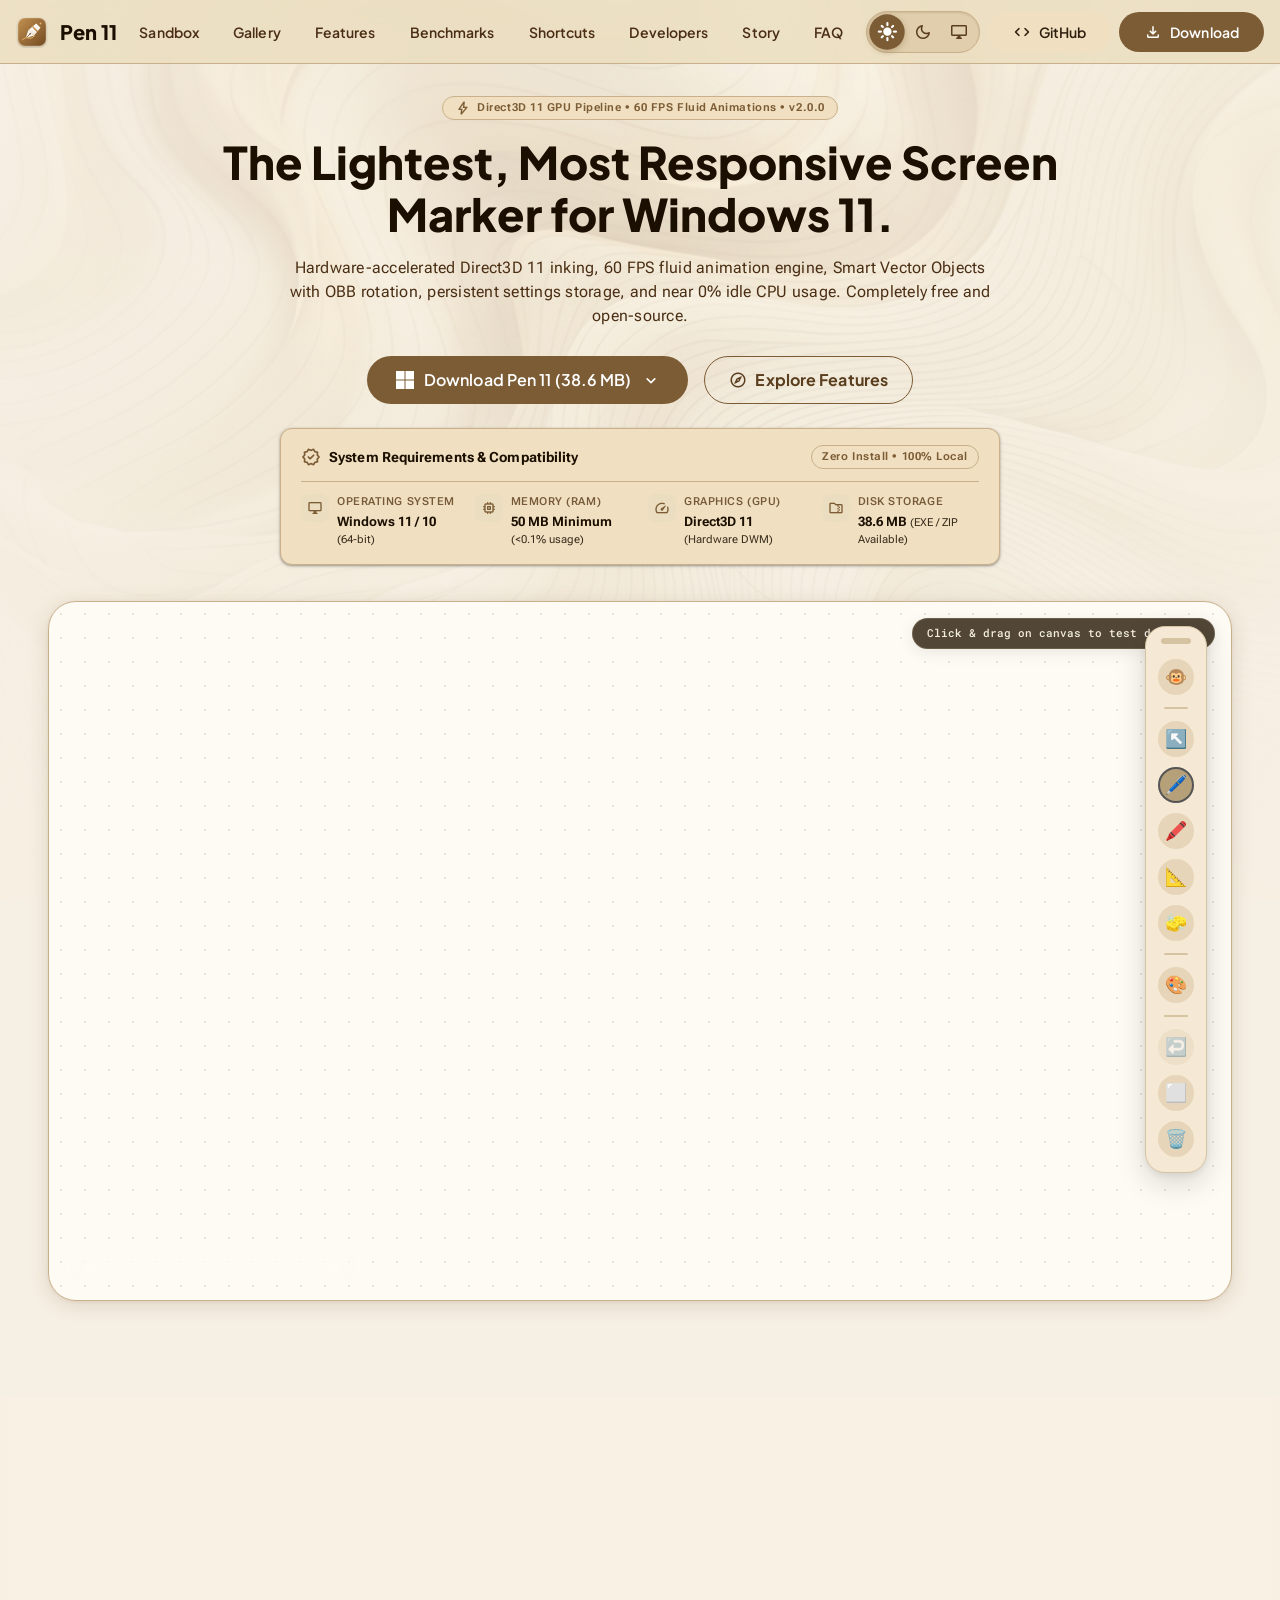
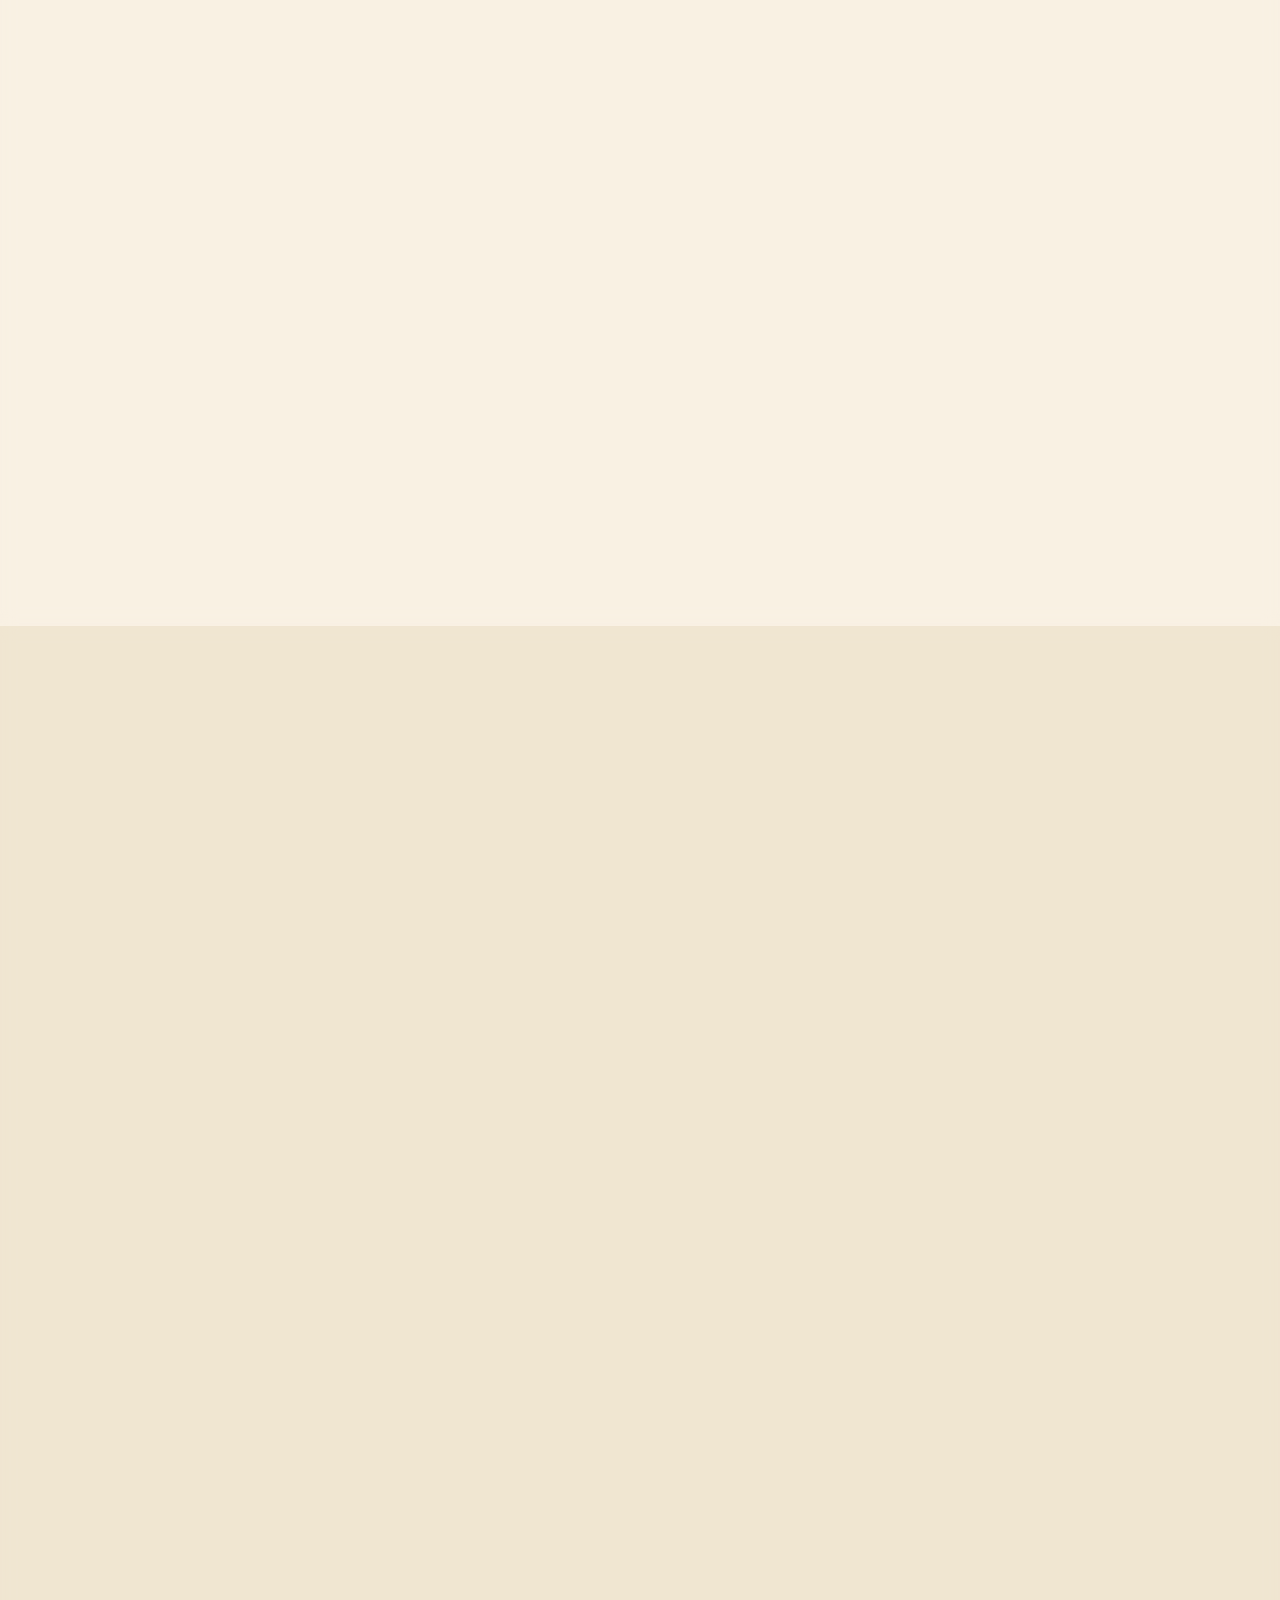
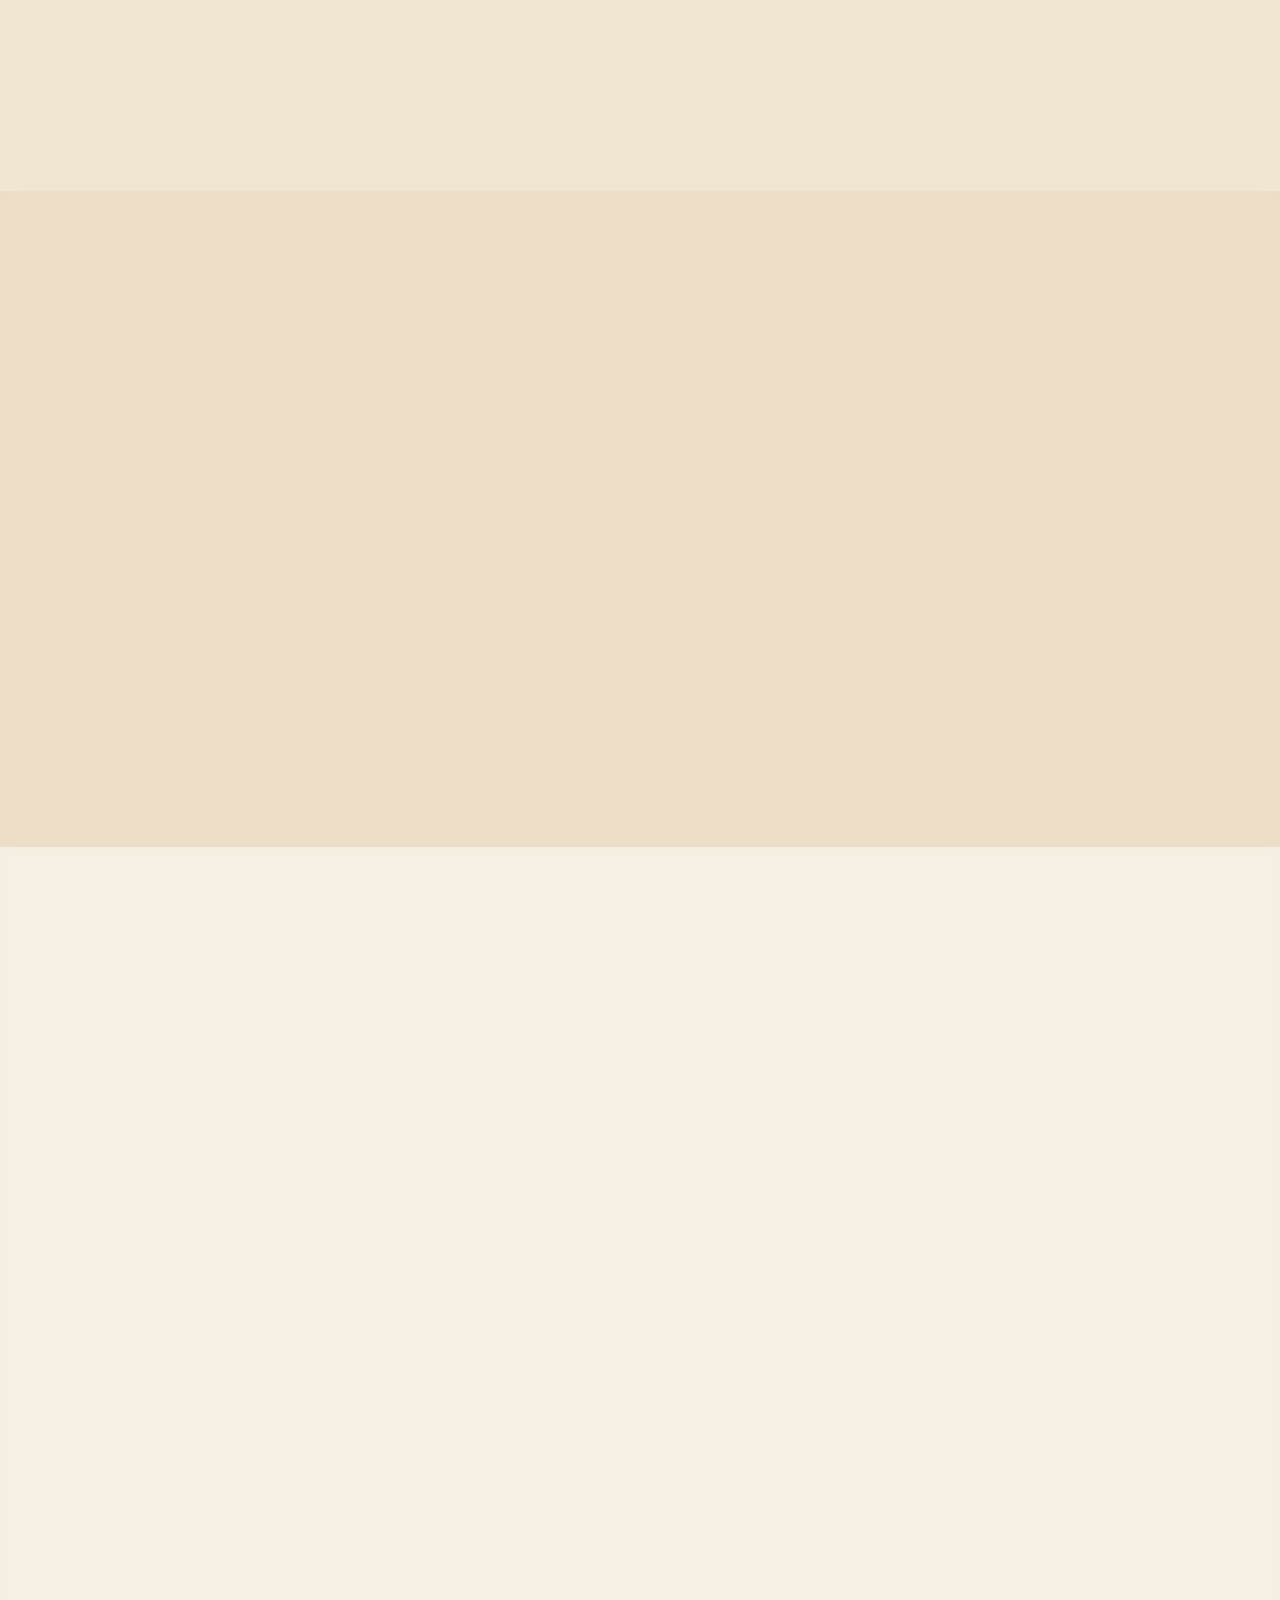
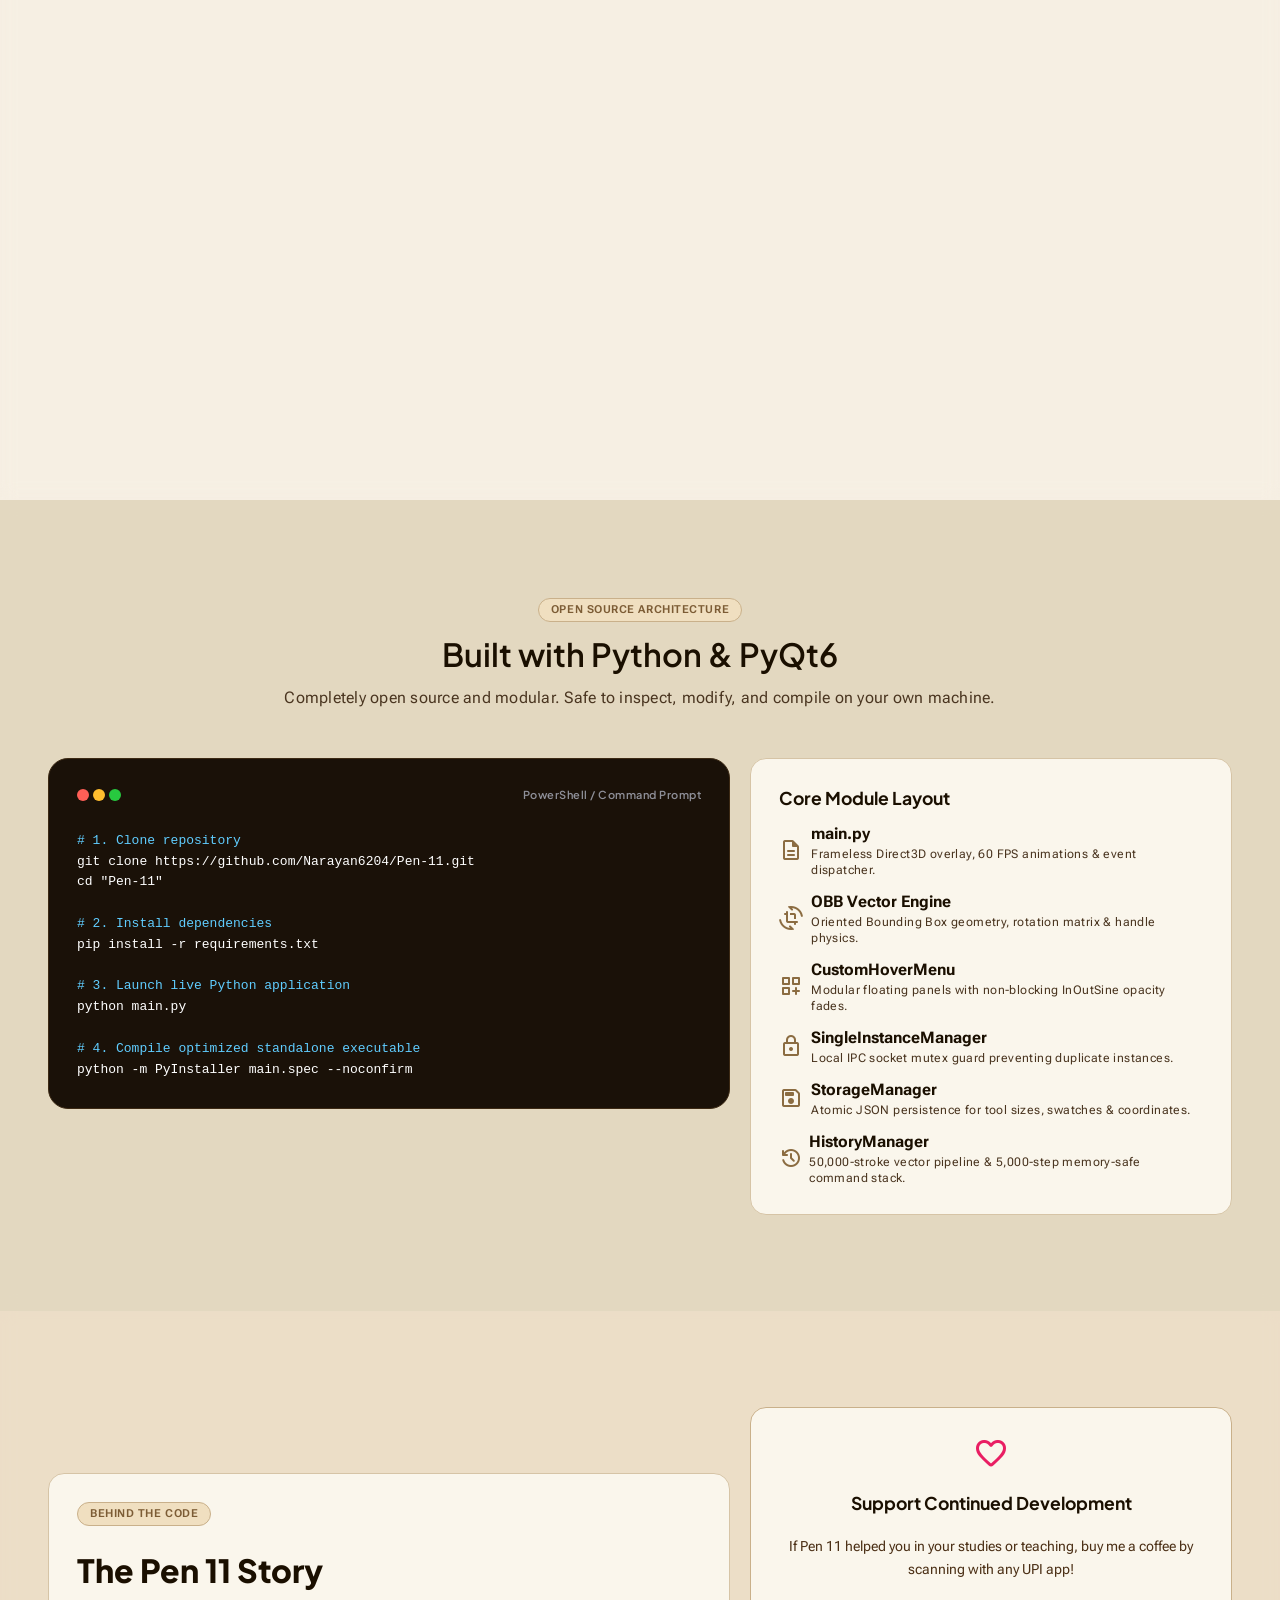
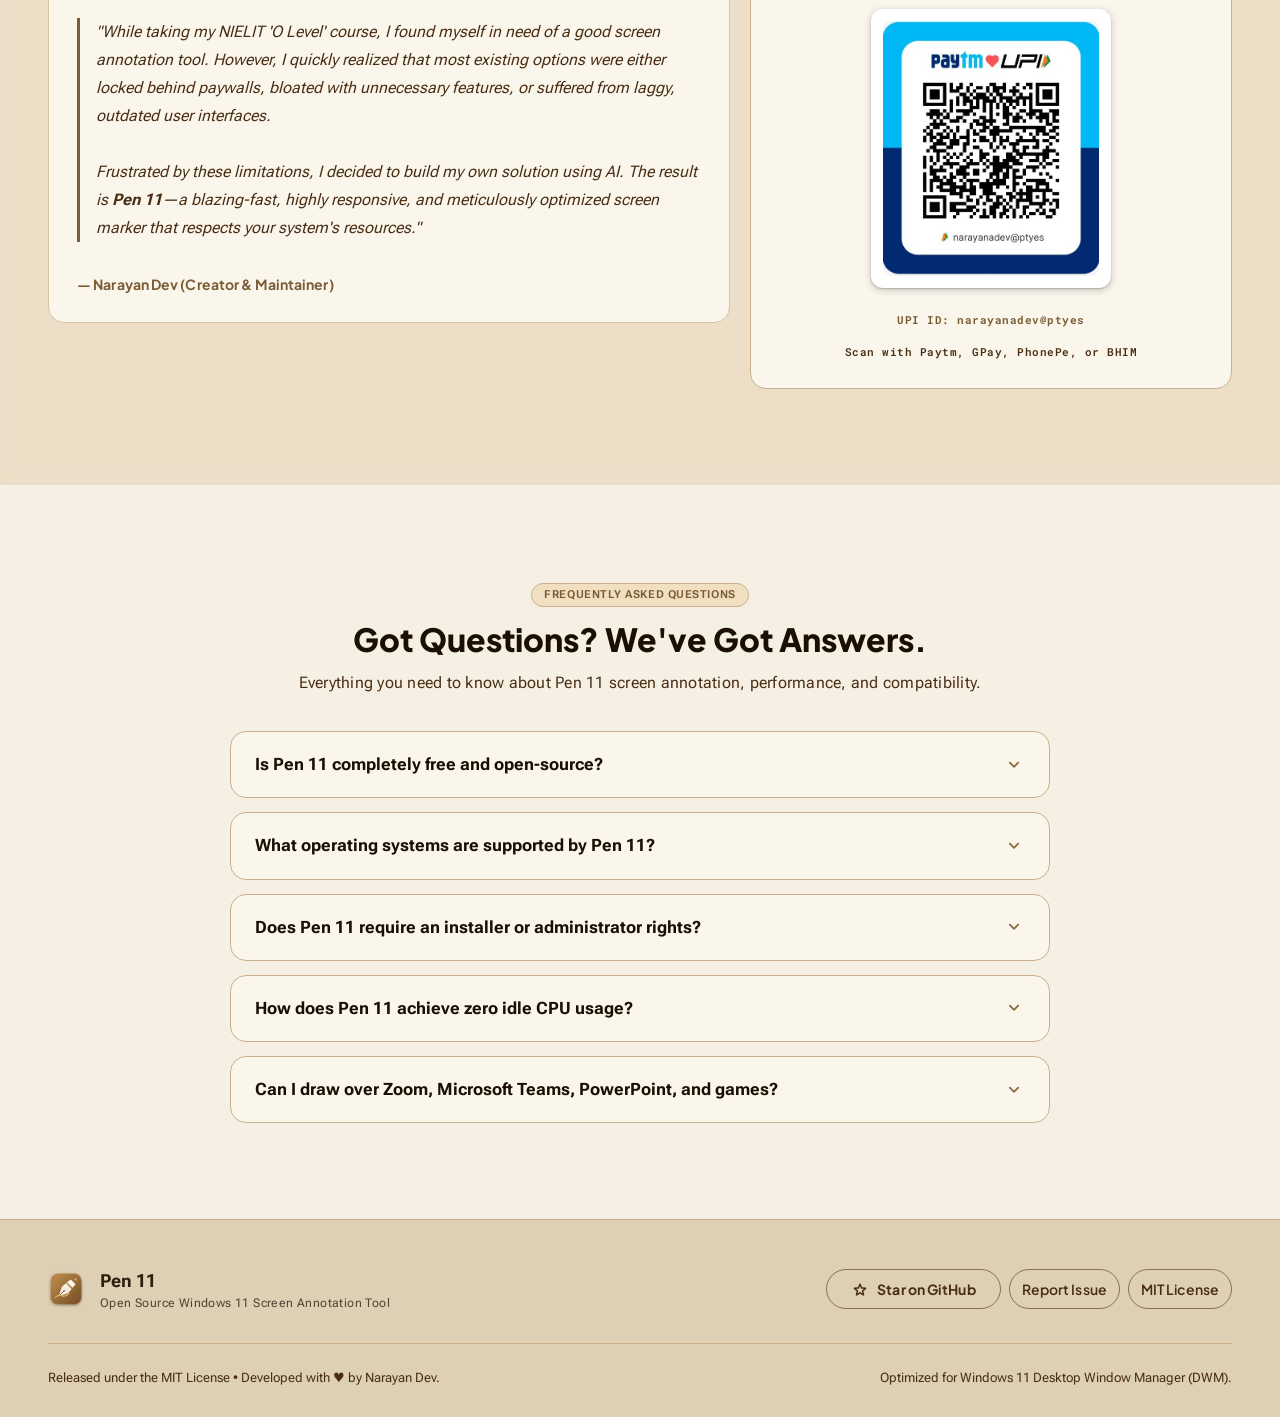
==== commit 51d99b21: "deploy: 786fabcc5386ec534778662b362037e903e15606" ====
--- a/index.html
+++ b/index.html
@@ -47,12 +47,12 @@
   <link rel="stylesheet" href="https://fonts.googleapis.com/css2?family=Plus+Jakarta+Sans:ital,wght@0,300..800;1,300..800&family=Roboto+Flex:opsz,wght,GRAD,slnt@8..144,100..1000,-200..150,-10..0&family=Roboto+Mono:wght@400;500;600;700&family=Material+Symbols+Rounded:opsz,wght,FILL,GRAD@20..48,100..700,0..1,-50..200&display=swap">
 
   <!-- Stylesheets -->
-  <link rel="stylesheet" href="css/00-tokens.css?v=4.5.0">
-  <link rel="stylesheet" href="css/01-layout.css?v=4.5.0">
-  <link rel="stylesheet" href="css/02-components.css?v=4.5.0">
-  <link rel="stylesheet" href="css/03-motion.css?v=4.5.0">
-  <link rel="stylesheet" href="css/04-canvas.css?v=4.5.0">
-  <link rel="stylesheet" href="css/05-warm-theme.css?v=4.5.0">
+  <link rel="stylesheet" href="css/00-tokens.css?v=4.5.1">
+  <link rel="stylesheet" href="css/01-layout.css?v=4.5.1">
+  <link rel="stylesheet" href="css/02-components.css?v=4.5.1">
+  <link rel="stylesheet" href="css/03-motion.css?v=4.5.1">
+  <link rel="stylesheet" href="css/04-canvas.css?v=4.5.1">
+  <link rel="stylesheet" href="css/05-warm-theme.css?v=4.5.1">
 
   <!-- Immediate Theme Resolver to Prevent FOUT and Desync -->
   <script>
@@ -1167,6 +1167,6 @@
   </div>
 
   <!-- Application Entry Point ES Module -->
-  <script type="module" src="js/app.js?v=4.5.0"></script>
+  <script type="module" src="js/app.js?v=4.5.1"></script>
 </body>
 </html>
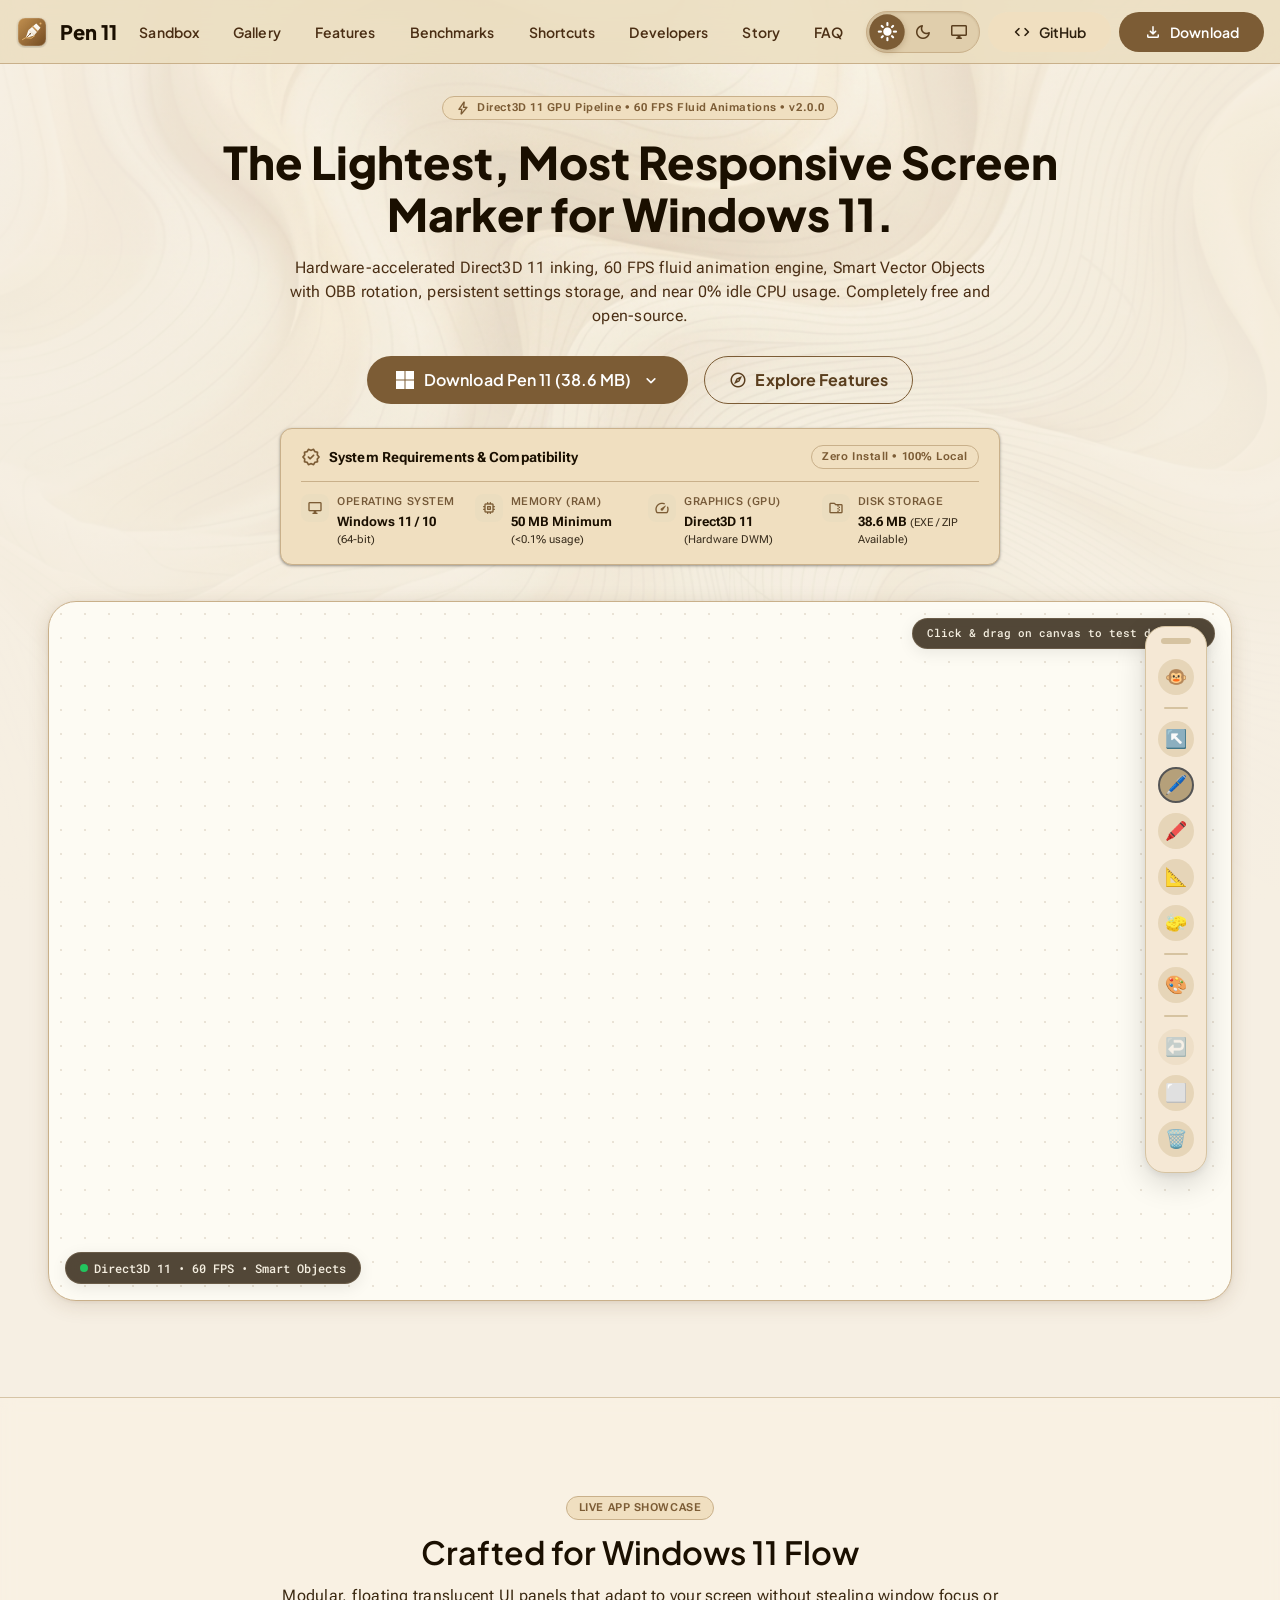
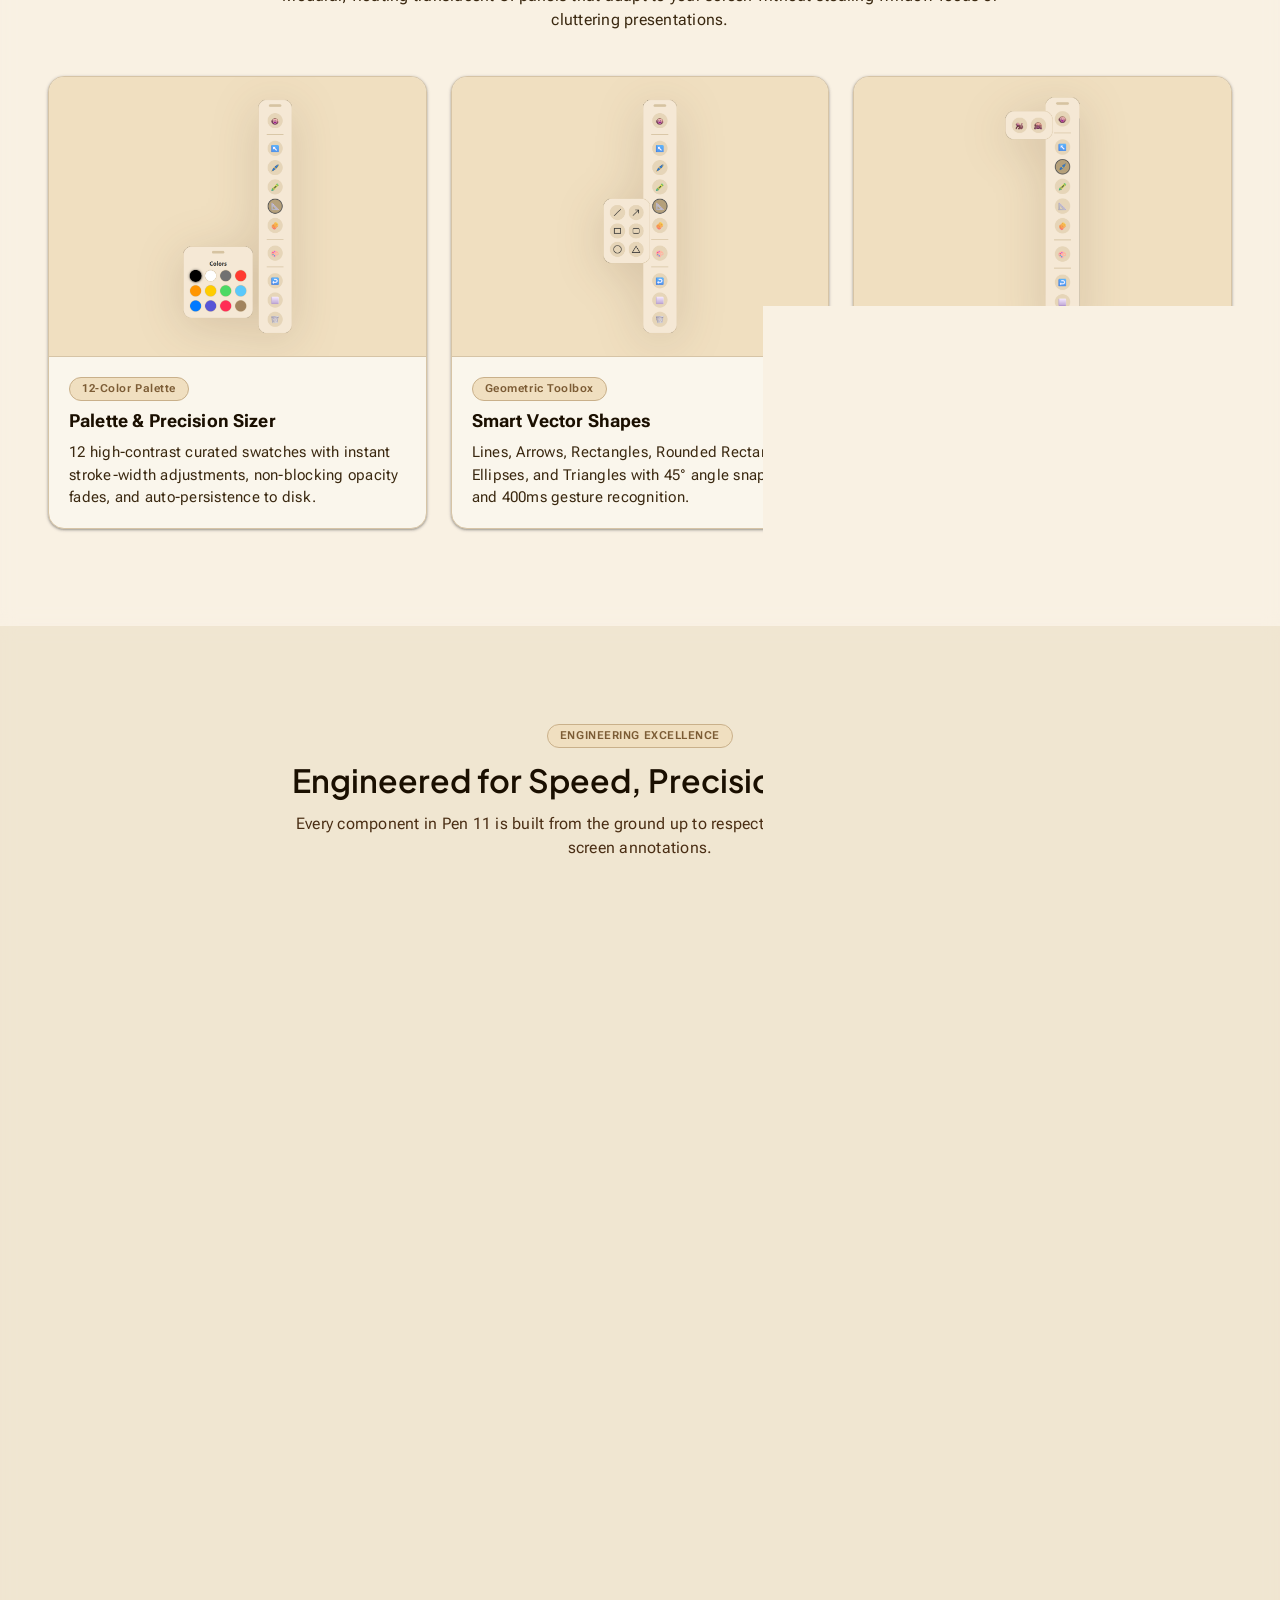
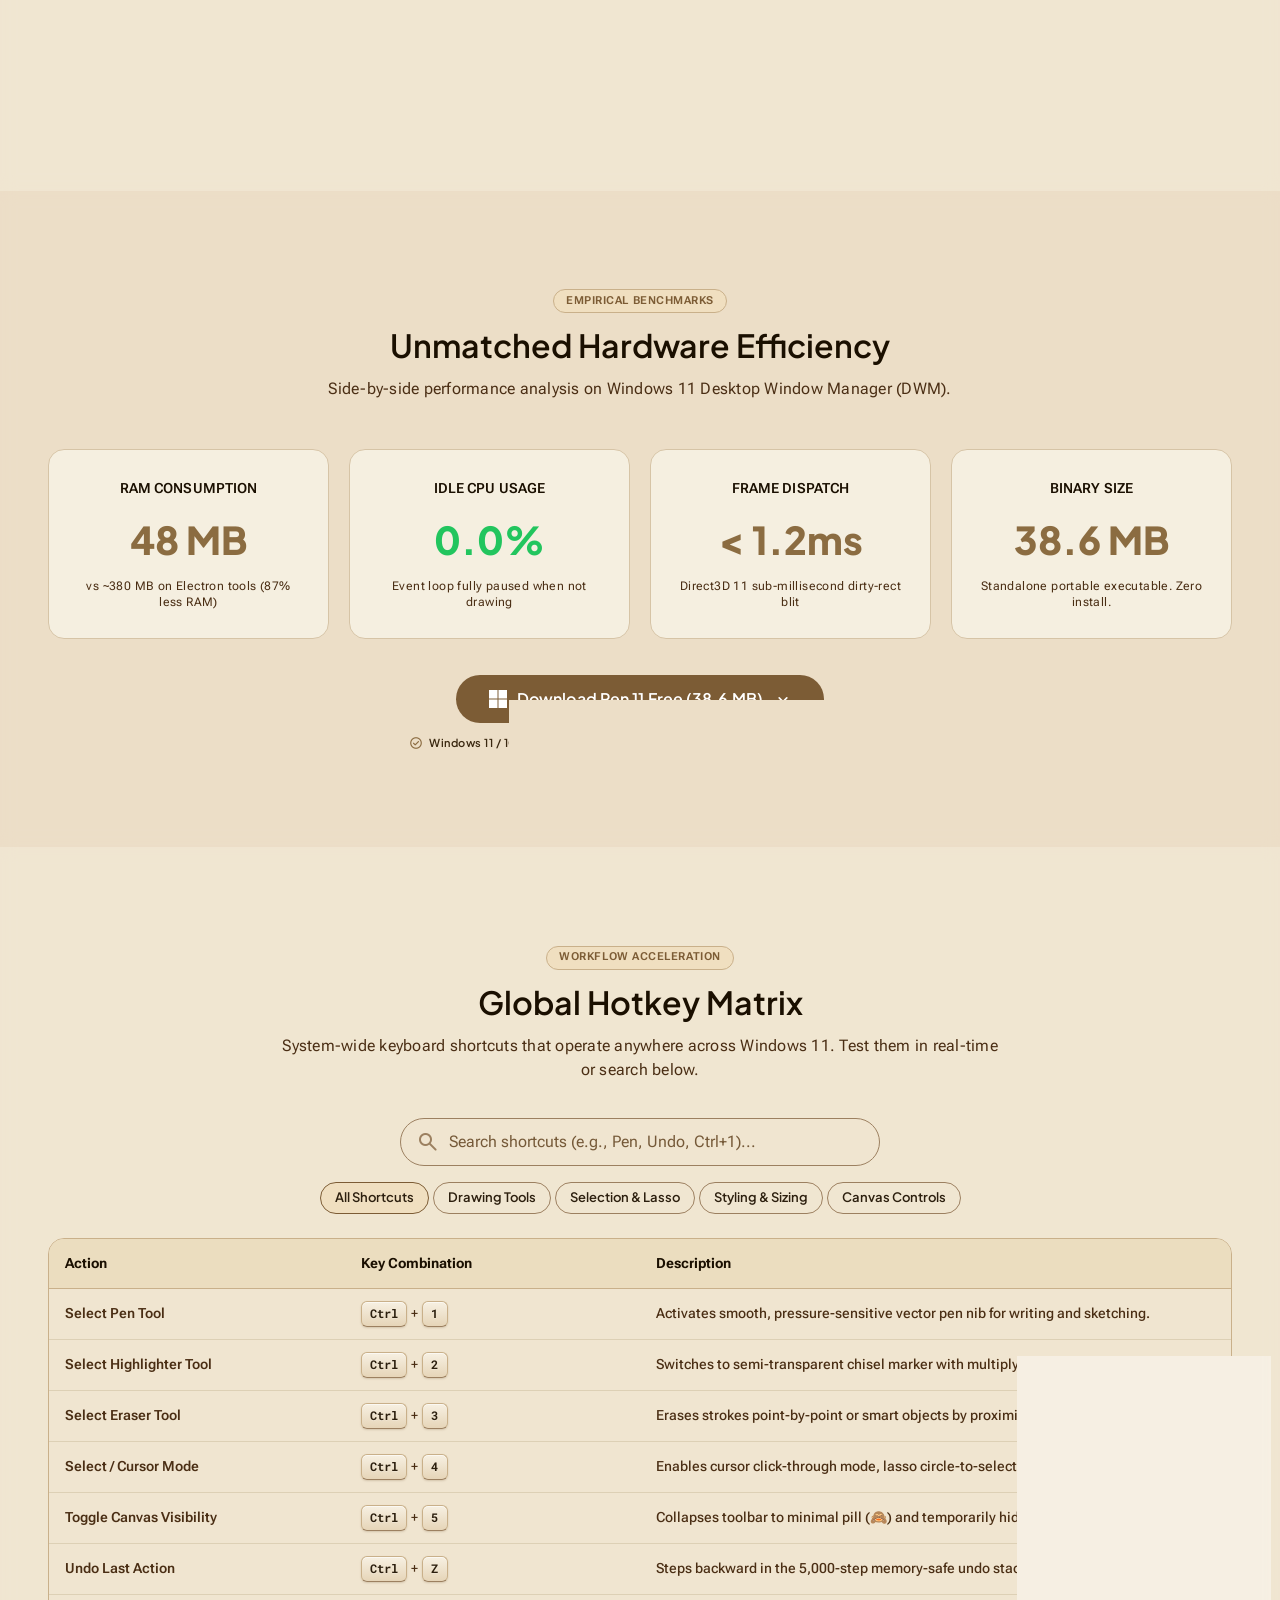
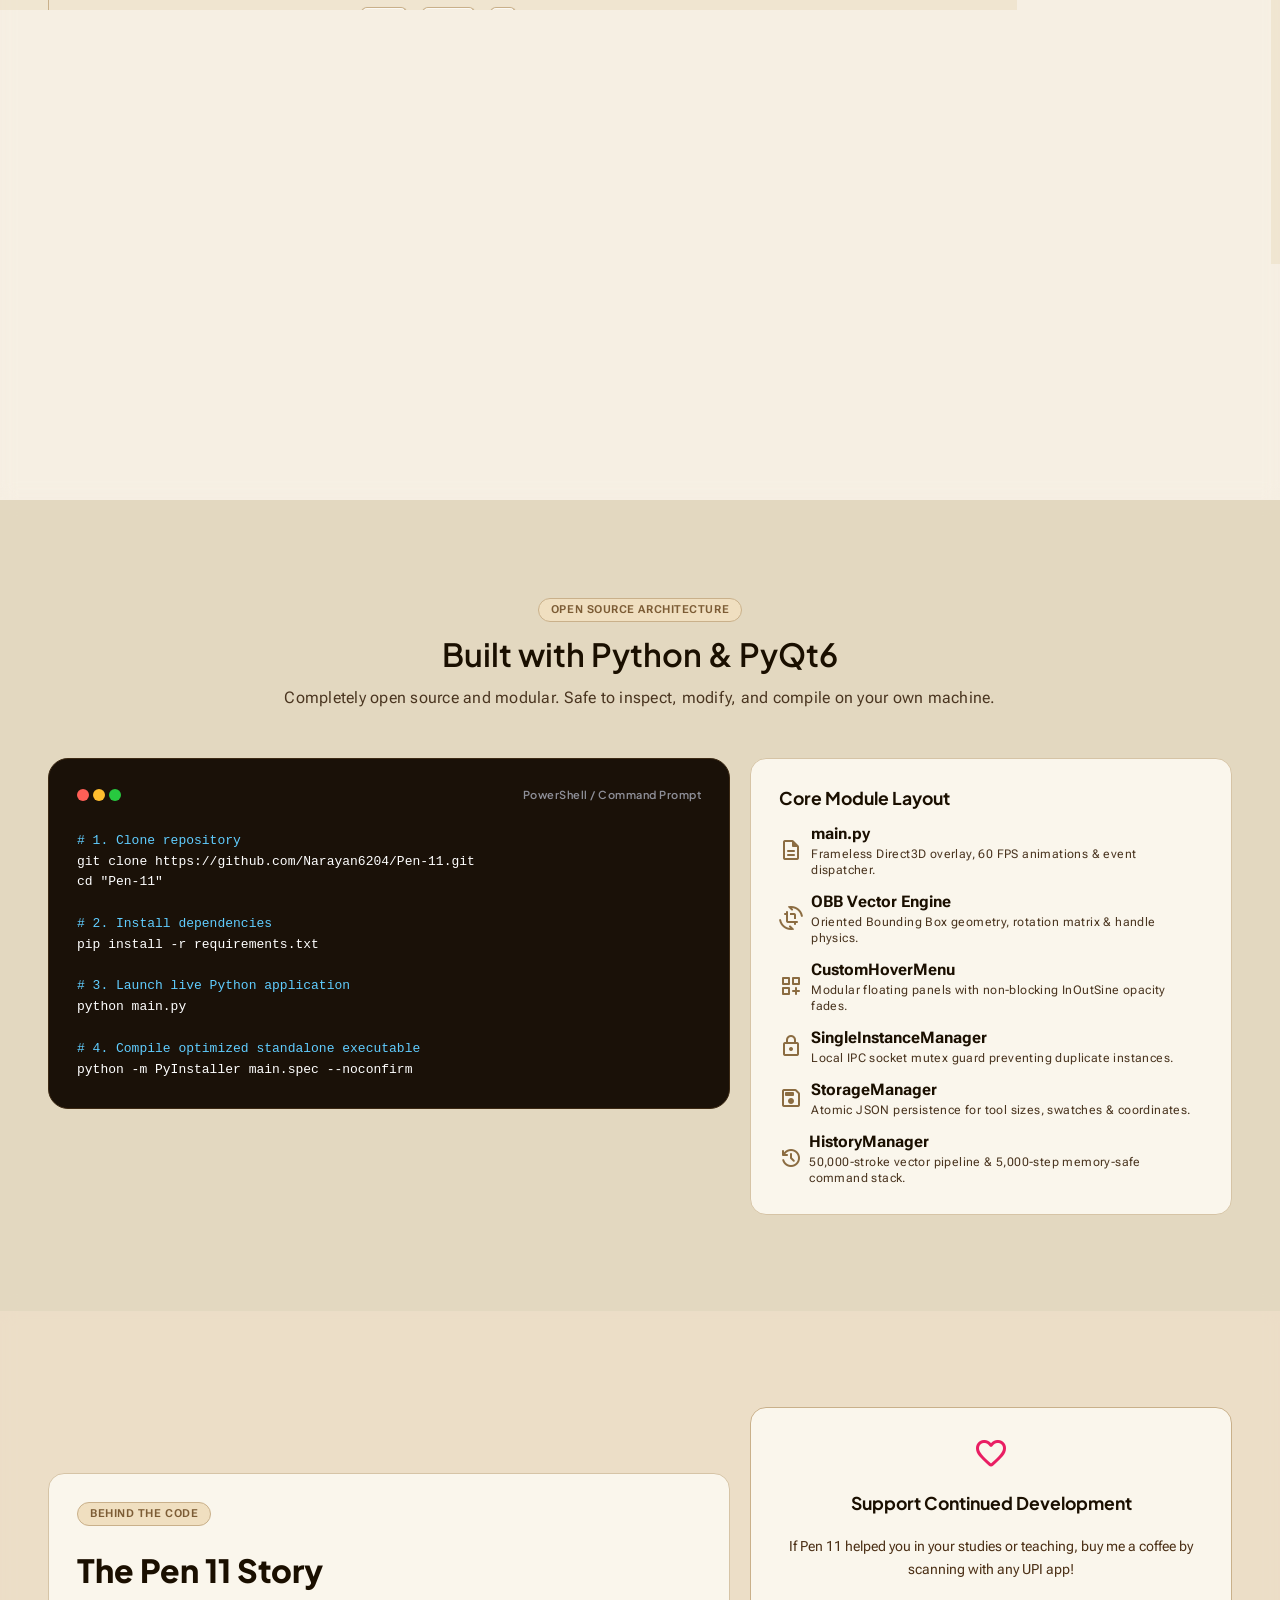
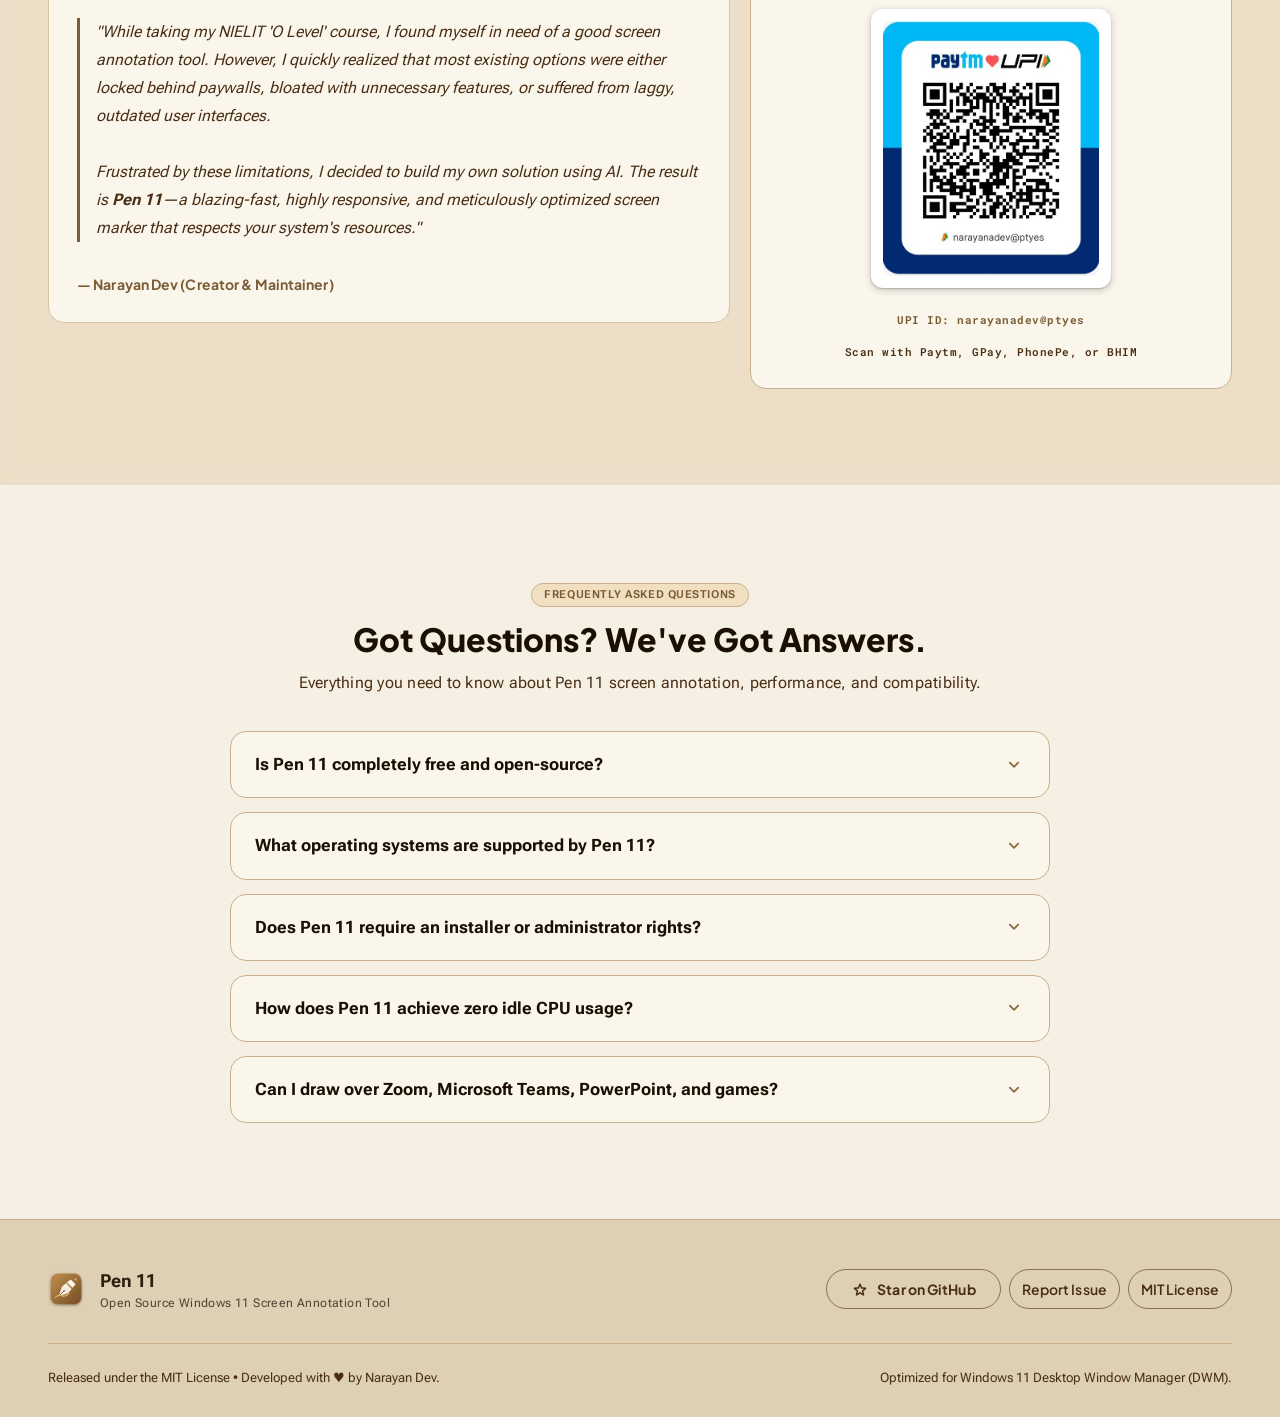
==== commit 62c8bb9e: "deploy: 182944a042ba931d125fd24bc31658448a118926" ====
--- a/index.html
+++ b/index.html
@@ -47,12 +47,12 @@
   <link rel="stylesheet" href="https://fonts.googleapis.com/css2?family=Plus+Jakarta+Sans:ital,wght@0,300..800;1,300..800&family=Roboto+Flex:opsz,wght,GRAD,slnt@8..144,100..1000,-200..150,-10..0&family=Roboto+Mono:wght@400;500;600;700&family=Material+Symbols+Rounded:opsz,wght,FILL,GRAD@20..48,100..700,0..1,-50..200&display=swap">
 
   <!-- Stylesheets -->
-  <link rel="stylesheet" href="css/00-tokens.css?v=4.5.1">
-  <link rel="stylesheet" href="css/01-layout.css?v=4.5.1">
-  <link rel="stylesheet" href="css/02-components.css?v=4.5.1">
-  <link rel="stylesheet" href="css/03-motion.css?v=4.5.1">
-  <link rel="stylesheet" href="css/04-canvas.css?v=4.5.1">
-  <link rel="stylesheet" href="css/05-warm-theme.css?v=4.5.1">
+  <link rel="stylesheet" href="css/00-tokens.css?v=4.5.2">
+  <link rel="stylesheet" href="css/01-layout.css?v=4.5.2">
+  <link rel="stylesheet" href="css/02-components.css?v=4.5.2">
+  <link rel="stylesheet" href="css/03-motion.css?v=4.5.2">
+  <link rel="stylesheet" href="css/04-canvas.css?v=4.5.2">
+  <link rel="stylesheet" href="css/05-warm-theme.css?v=4.5.2">
 
   <!-- Immediate Theme Resolver to Prevent FOUT and Desync -->
   <script>
@@ -1167,6 +1167,6 @@
   </div>
 
   <!-- Application Entry Point ES Module -->
-  <script type="module" src="js/app.js?v=4.5.1"></script>
+  <script type="module" src="js/app.js?v=4.5.2"></script>
 </body>
 </html>
--- a/css/04-canvas.css
+++ b/css/04-canvas.css
@@ -487,12 +487,27 @@
   cursor: default;
 }
 
-/* Hide cursor icon while actively drawing / inking on canvas */
-.canvas-stage-wrapper.is-drawing,
-.canvas-stage-wrapper.is-drawing canvas,
-.pen-canvas-container.is-drawing,
-.pen-canvas-container.is-drawing canvas {
+/* Hide cursor icon while actively drawing / inking on canvas ONLY for Pen tool */
+.canvas-stage-wrapper.cursor-pen.is-drawing,
+.canvas-stage-wrapper.cursor-pen.is-drawing canvas,
+.pen-canvas-container.cursor-pen.is-drawing,
+.pen-canvas-container.cursor-pen.is-drawing canvas {
   cursor: none !important;
+}
+
+/* Ensure Eraser and Highlighter cursors remain 100% visible while actively drawing/erasing */
+.canvas-stage-wrapper.cursor-eraser.is-drawing,
+.canvas-stage-wrapper.cursor-eraser.is-drawing canvas,
+.pen-canvas-container.cursor-eraser.is-drawing,
+.pen-canvas-container.cursor-eraser.is-drawing canvas {
+  cursor: url('../assets/cursor_eraser.png') 32 32, not-allowed !important;
+}
+
+.canvas-stage-wrapper.cursor-highlighter.is-drawing,
+.canvas-stage-wrapper.cursor-highlighter.is-drawing canvas,
+.pen-canvas-container.cursor-highlighter.is-drawing,
+.pen-canvas-container.cursor-highlighter.is-drawing canvas {
+  cursor: url('../assets/cursor_highlighter.png') 32 32, cell !important;
 }
 
 /* Reset to standard UI cursors whenever hovering over main toolbar or sub-menu flyouts */
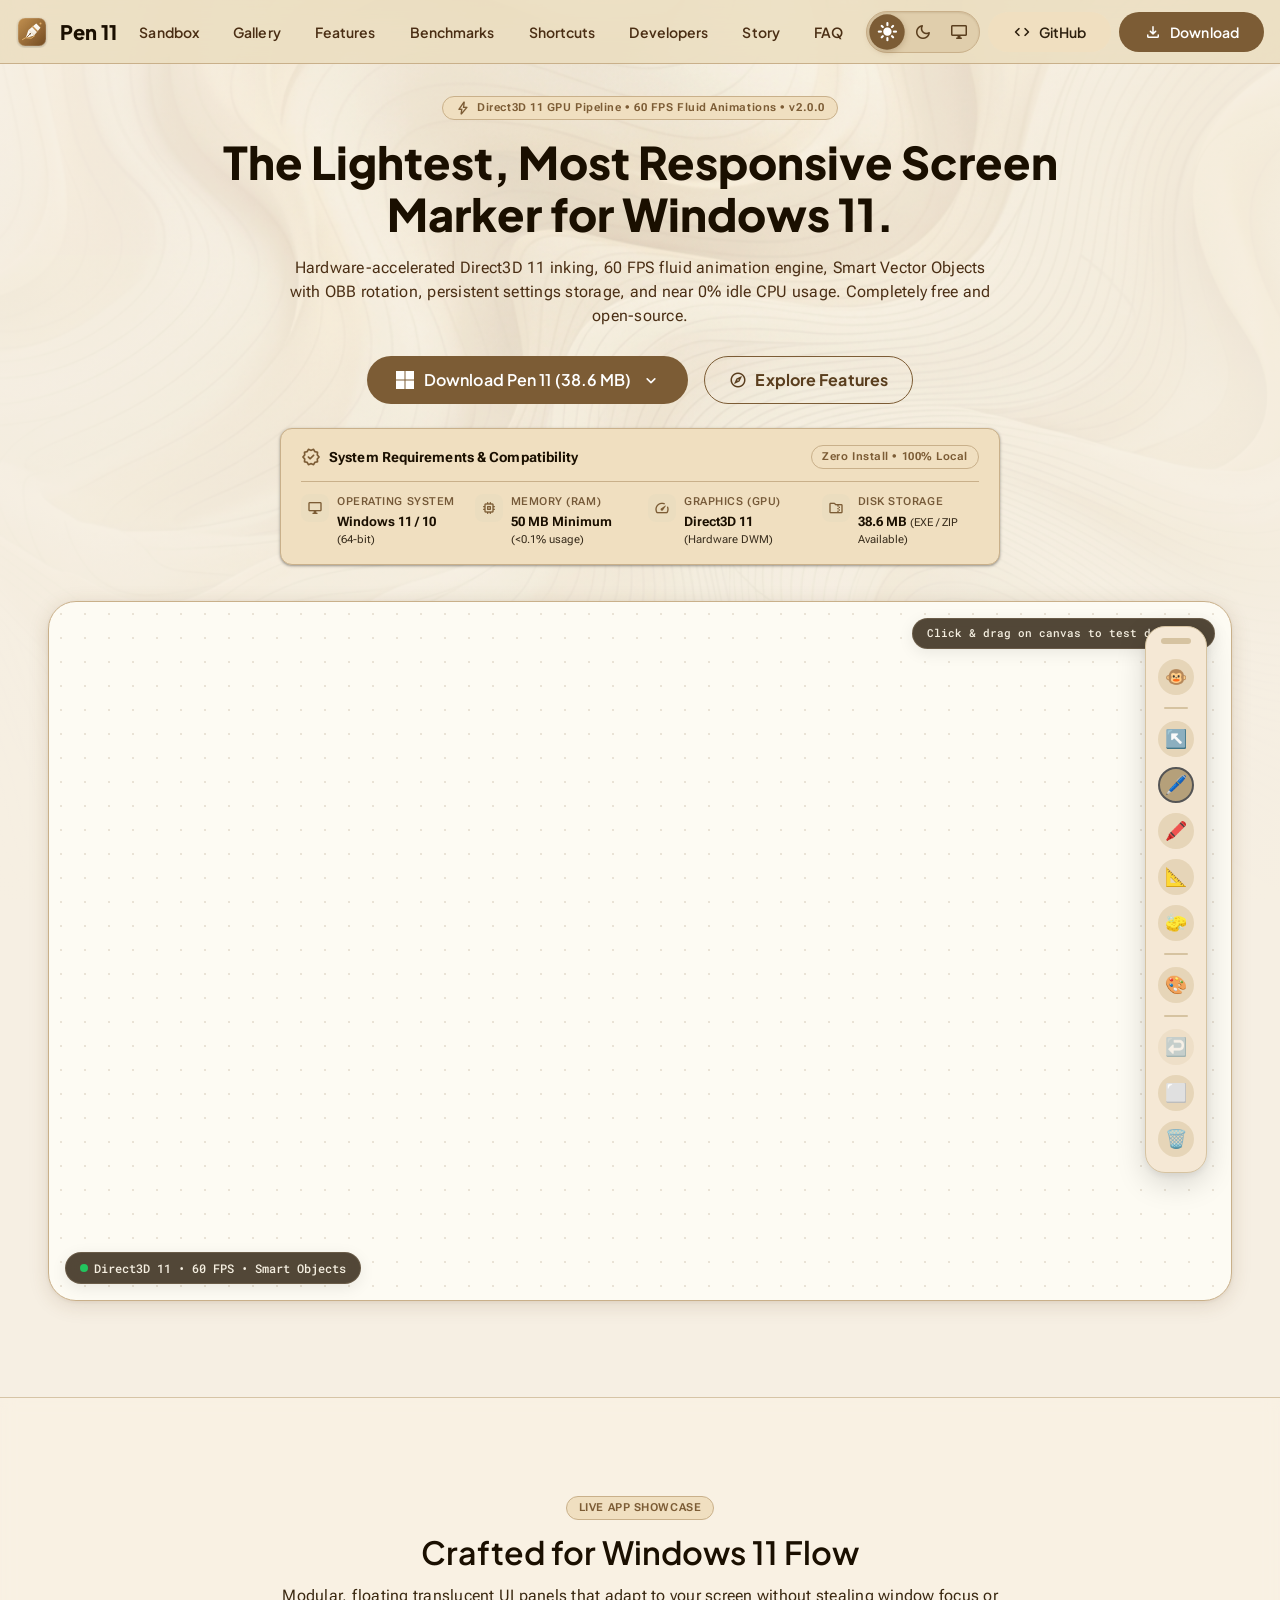
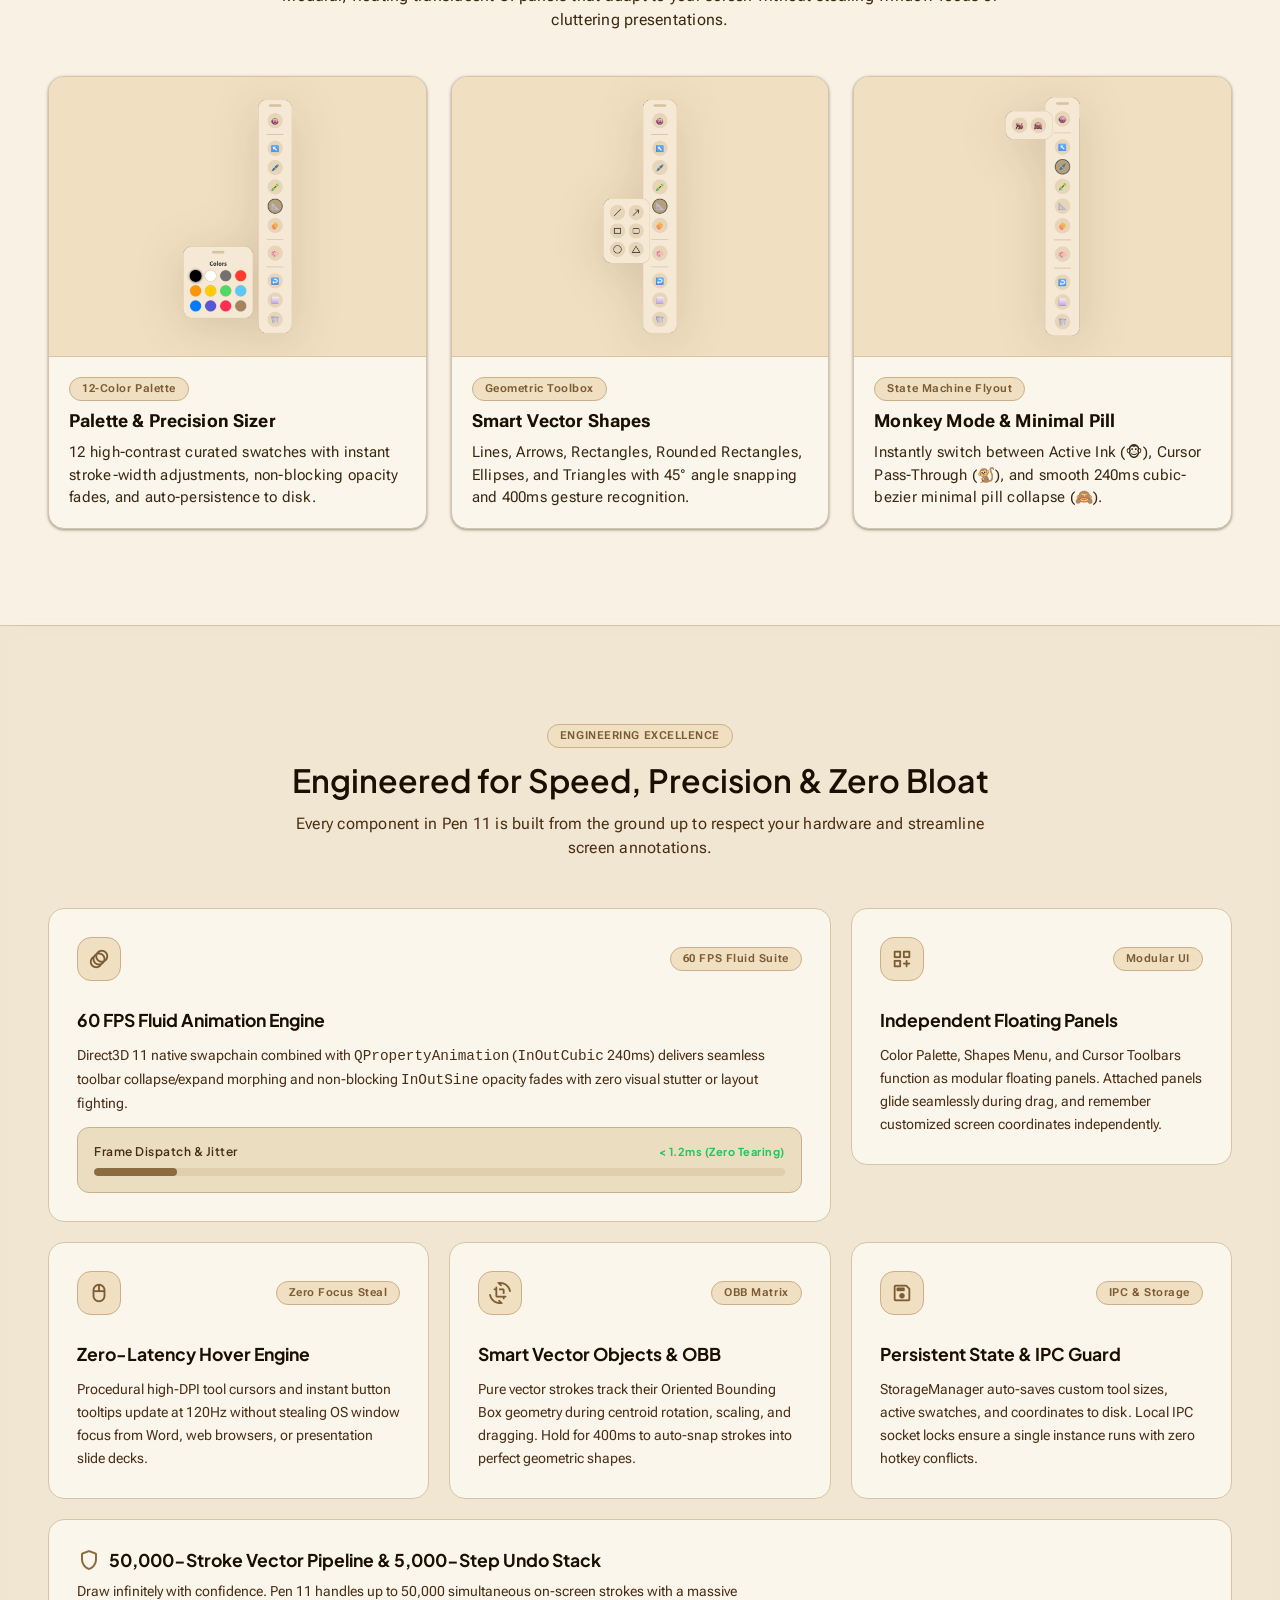
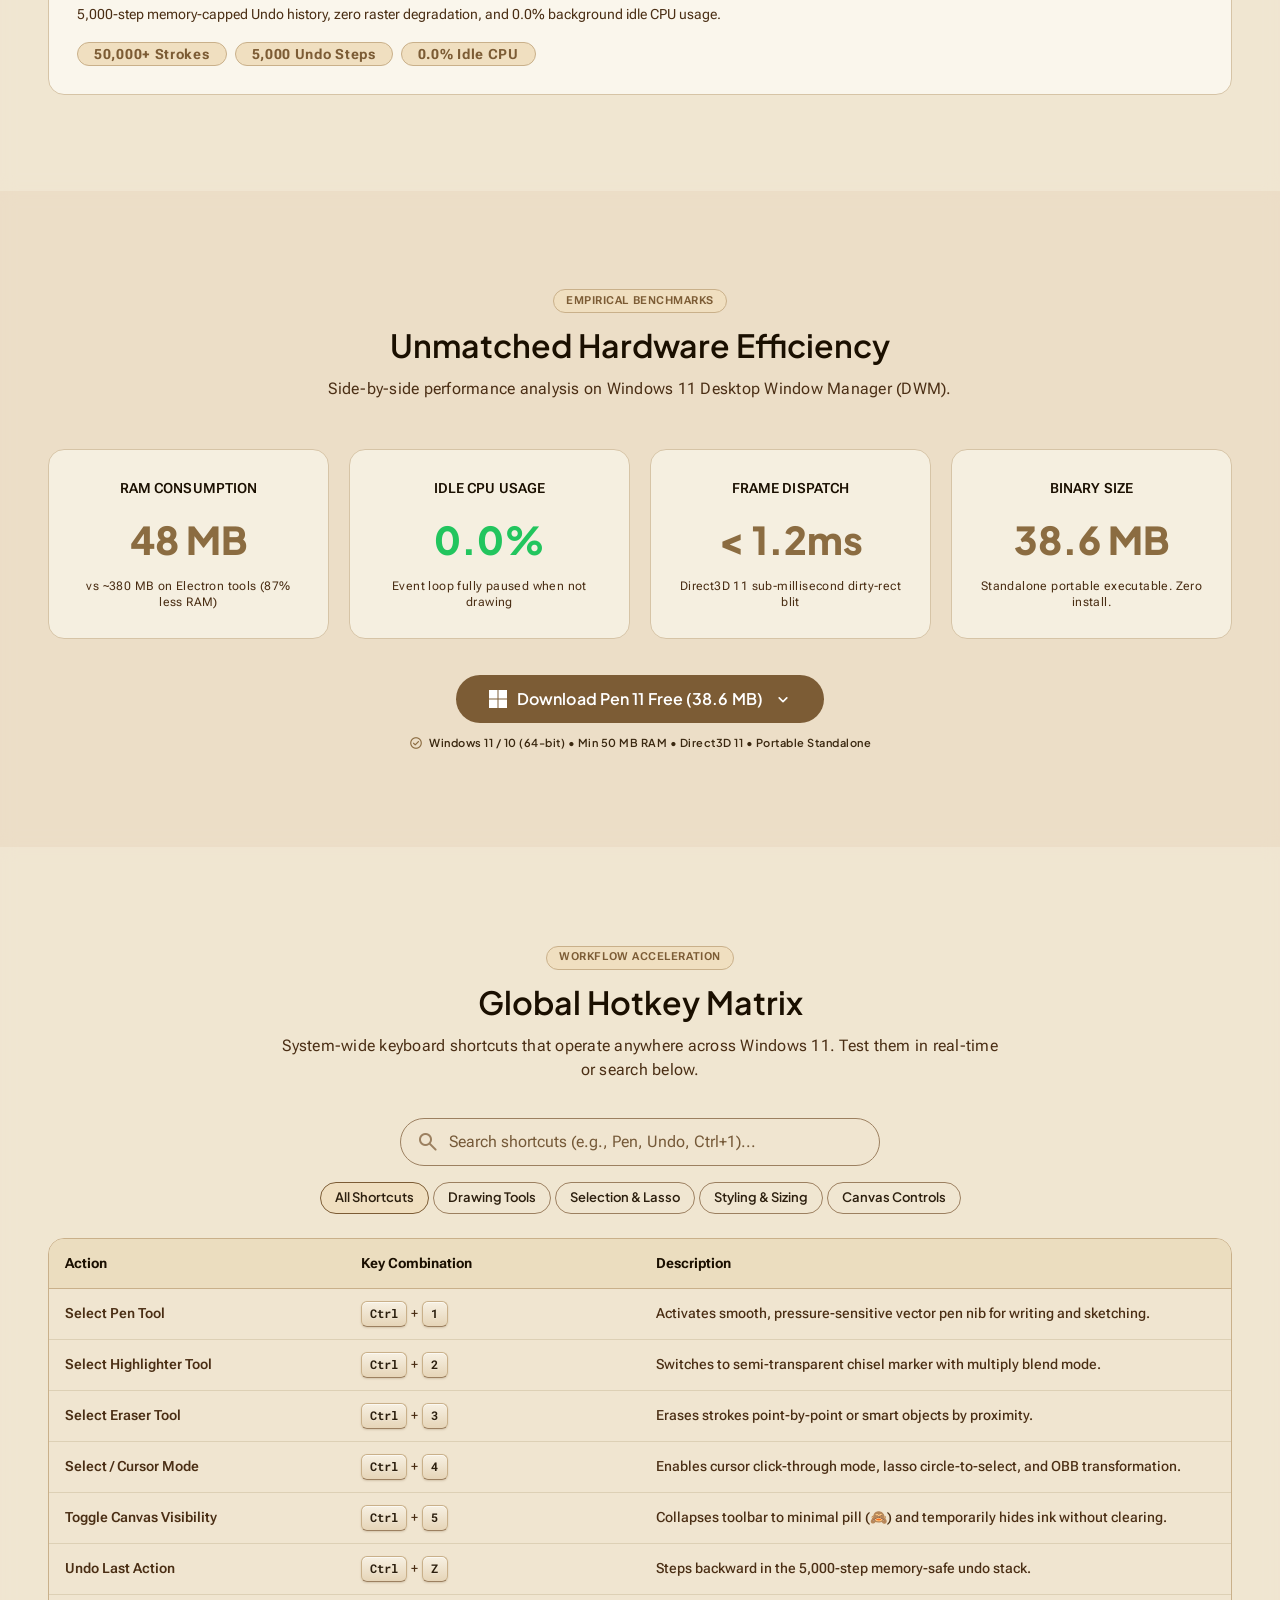
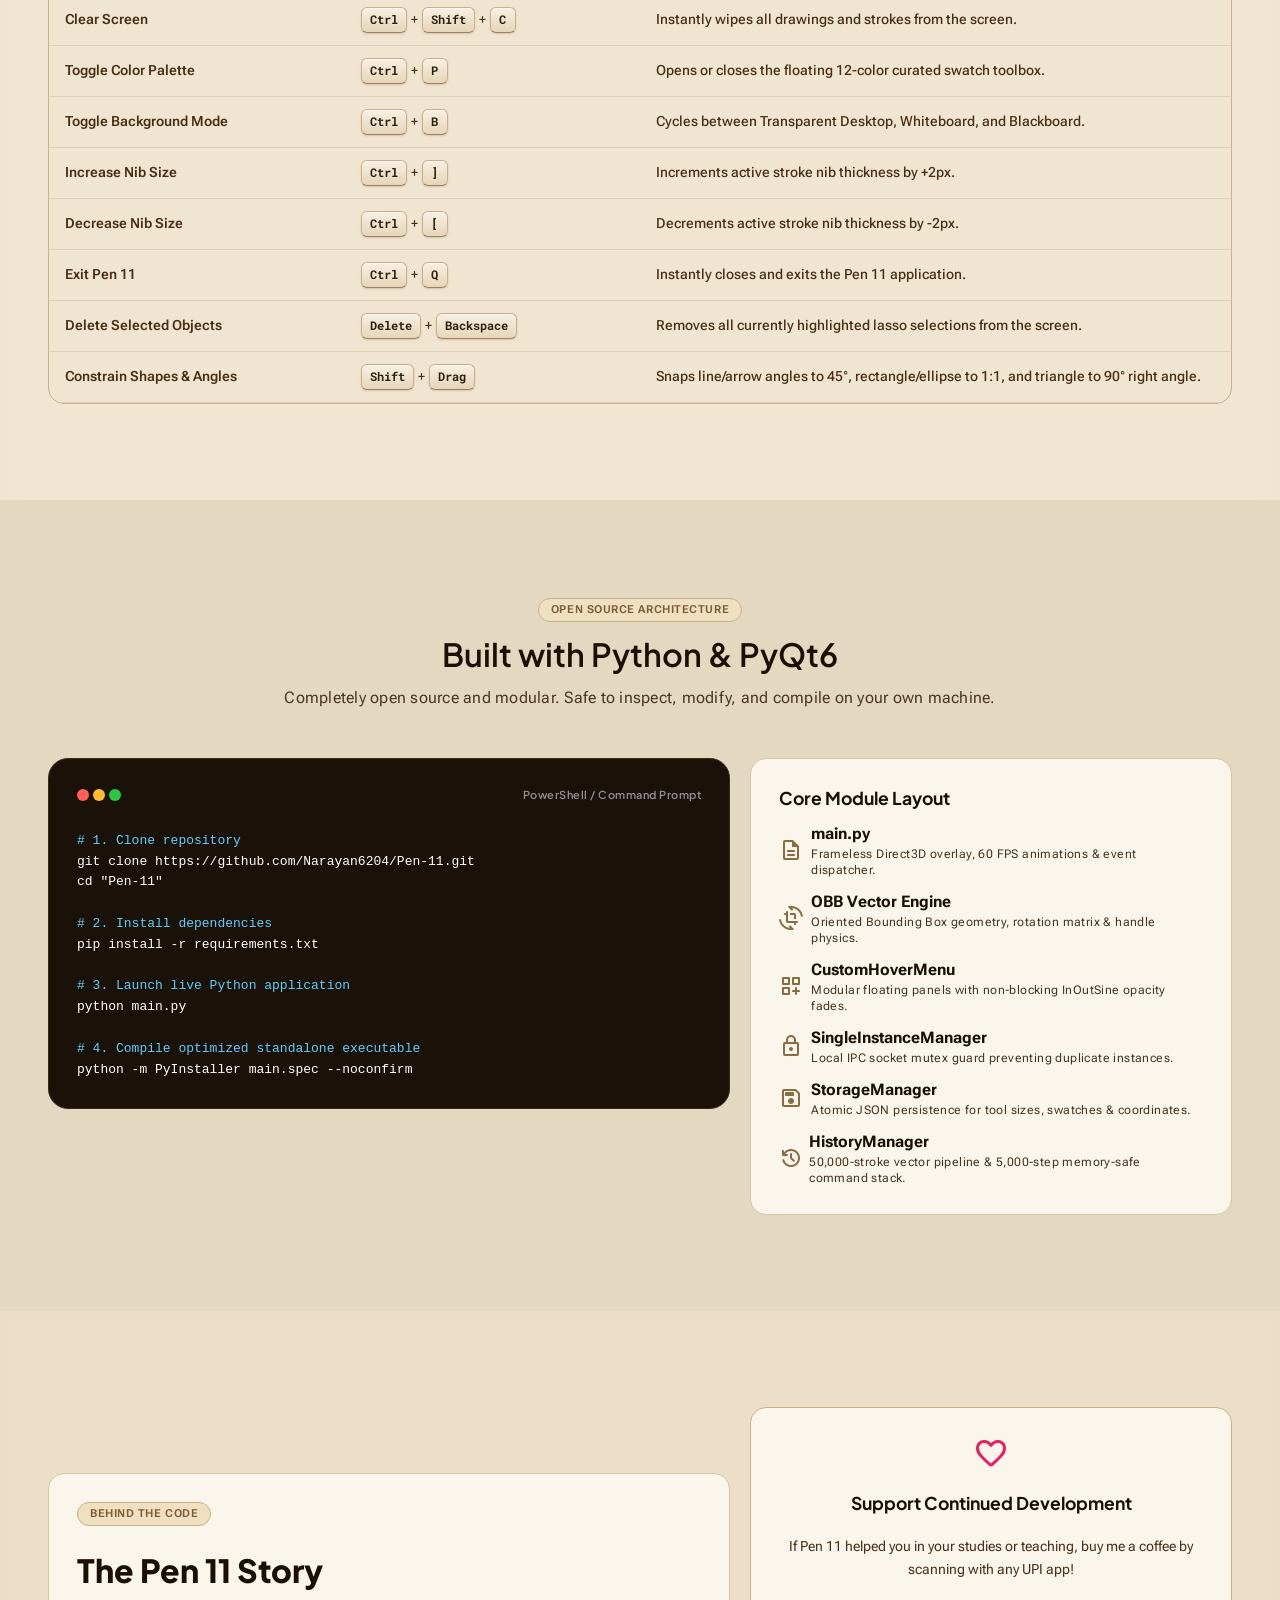
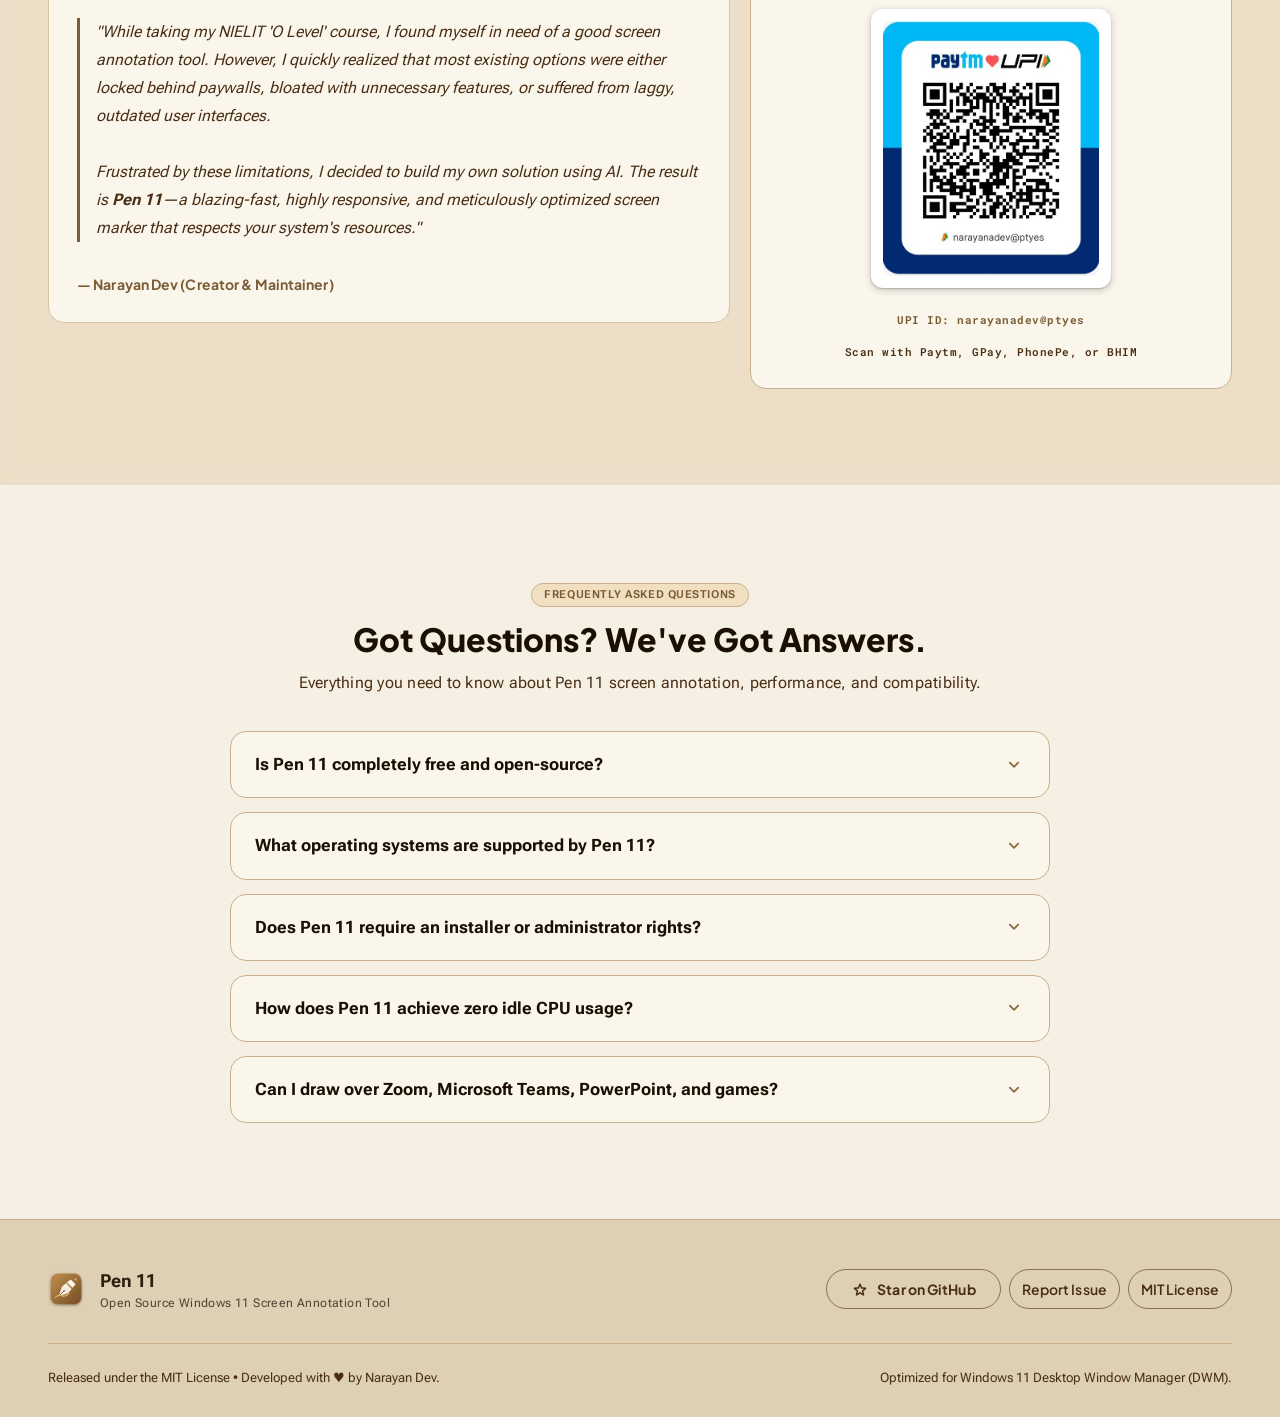
==== commit 09840b2a: "deploy: f8902d6d9fb12b646f1891332f014ebc54f34232" ====
--- a/index.html
+++ b/index.html
@@ -47,12 +47,12 @@
   <link rel="stylesheet" href="https://fonts.googleapis.com/css2?family=Plus+Jakarta+Sans:ital,wght@0,300..800;1,300..800&family=Roboto+Flex:opsz,wght,GRAD,slnt@8..144,100..1000,-200..150,-10..0&family=Roboto+Mono:wght@400;500;600;700&family=Material+Symbols+Rounded:opsz,wght,FILL,GRAD@20..48,100..700,0..1,-50..200&display=swap">
 
   <!-- Stylesheets -->
-  <link rel="stylesheet" href="css/00-tokens.css?v=4.5.2">
-  <link rel="stylesheet" href="css/01-layout.css?v=4.5.2">
-  <link rel="stylesheet" href="css/02-components.css?v=4.5.2">
-  <link rel="stylesheet" href="css/03-motion.css?v=4.5.2">
-  <link rel="stylesheet" href="css/04-canvas.css?v=4.5.2">
-  <link rel="stylesheet" href="css/05-warm-theme.css?v=4.5.2">
+  <link rel="stylesheet" href="css/00-tokens.css?v=4.5.3">
+  <link rel="stylesheet" href="css/01-layout.css?v=4.5.3">
+  <link rel="stylesheet" href="css/02-components.css?v=4.5.3">
+  <link rel="stylesheet" href="css/03-motion.css?v=4.5.3">
+  <link rel="stylesheet" href="css/04-canvas.css?v=4.5.3">
+  <link rel="stylesheet" href="css/05-warm-theme.css?v=4.5.3">
 
   <!-- Immediate Theme Resolver to Prevent FOUT and Desync -->
   <script>
@@ -1167,6 +1167,6 @@
   </div>
 
   <!-- Application Entry Point ES Module -->
-  <script type="module" src="js/app.js?v=4.5.2"></script>
+  <script type="module" src="js/app.js?v=4.5.3"></script>
 </body>
 </html>
--- a/css/02-components.css
+++ b/css/02-components.css
@@ -537,11 +537,12 @@
   bottom: 24px;
   left: 50%;
   transform: translateX(-50%) translateY(100px);
-  min-width: 320px;
-  max-width: 600px;
-  height: 48px;
-  padding: 0 16px;
-  border-radius: var(--md-sys-shape-corner-extra-small);
+  min-width: 280px;
+  max-width: min(560px, calc(100vw - 32px));
+  width: auto;
+  min-height: 48px;
+  padding: 8px 16px;
+  border-radius: var(--md-sys-shape-corner-small);
   background-color: var(--md-sys-color-inverse-surface);
   color: var(--md-sys-color-inverse-on-surface);
   box-shadow: var(--md-sys-elevation-level3);
@@ -551,6 +552,7 @@
   gap: 12px;
   z-index: 1100;
   opacity: 0;
+  box-sizing: border-box;
   transition: transform var(--md-sys-motion-duration-medium2) var(--md-sys-motion-easing-emphasized-decelerate),
               opacity var(--md-sys-motion-duration-medium2) var(--md-sys-motion-easing-emphasized-decelerate);
 }
@@ -558,18 +560,54 @@
 .m3-snackbar.active {
   transform: translateX(-50%) translateY(0);
   opacity: 1;
+}
+
+.m3-snackbar-content {
+  display: flex;
+  align-items: center;
+  gap: 10px;
+  flex: 1;
+  min-width: 0;
+}
+
+.m3-snackbar-text {
+  font-size: 13.5px;
+  line-height: 1.4;
+  word-break: break-word;
+  overflow-wrap: break-word;
+  color: inherit;
+}
+
+.m3-snackbar-actions {
+  display: flex;
+  align-items: center;
+  gap: 8px;
+  flex-shrink: 0;
+  margin-left: auto;
 }
 
 @media (max-width: 839px) {
   .m3-snackbar {
     bottom: calc(76px + env(safe-area-inset-bottom, 0px));
     width: calc(100% - 24px);
-    min-width: 0;
     max-width: calc(100vw - 24px);
-    padding: 0 12px;
-    height: auto;
-    min-height: 48px;
-    box-sizing: border-box;
+    padding: 10px 14px;
+    gap: 10px;
+  }
+}
+
+@media (max-width: 480px) {
+  .m3-snackbar {
+    flex-wrap: wrap;
+    align-items: flex-start;
+    padding: 12px 14px;
+  }
+  .m3-snackbar-actions {
+    width: 100%;
+    justify-content: flex-end;
+    margin-top: 4px;
+    padding-top: 4px;
+    border-top: 1px solid rgba(255, 255, 255, 0.1);
   }
 }
 
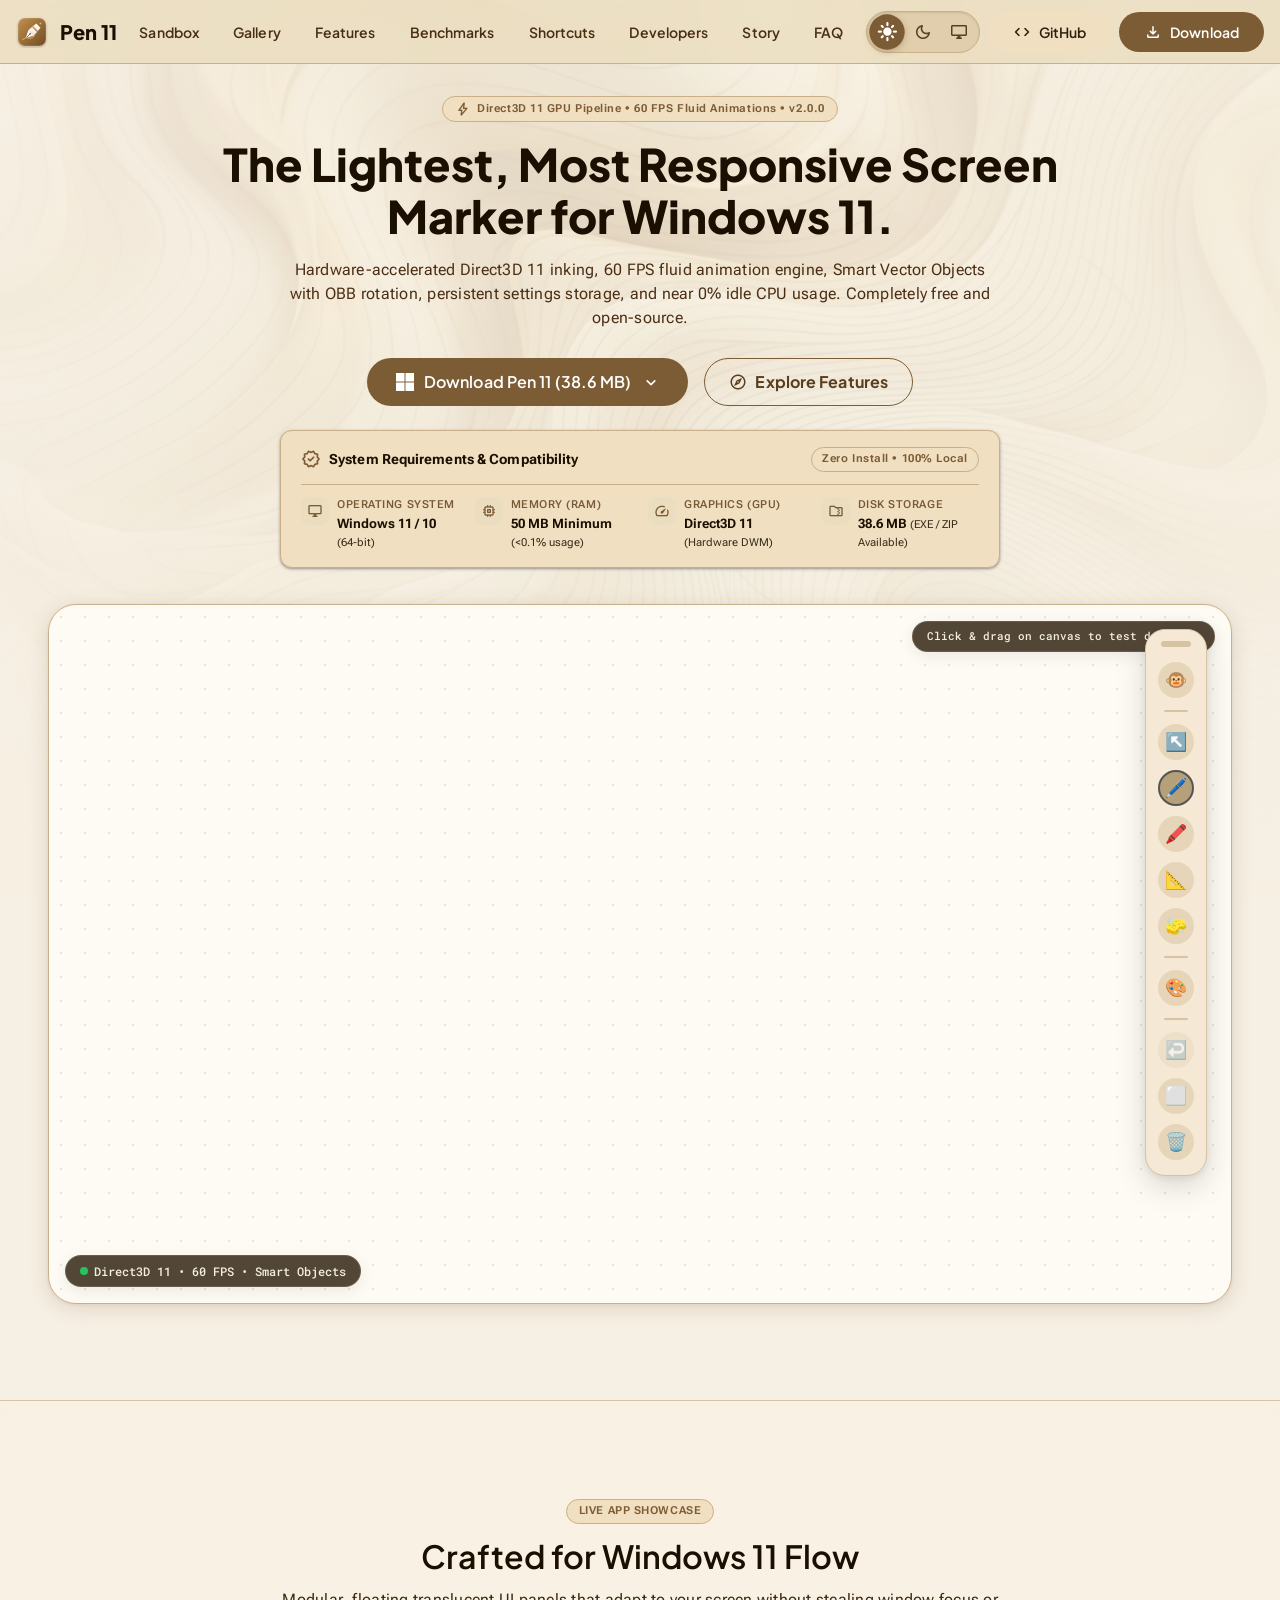
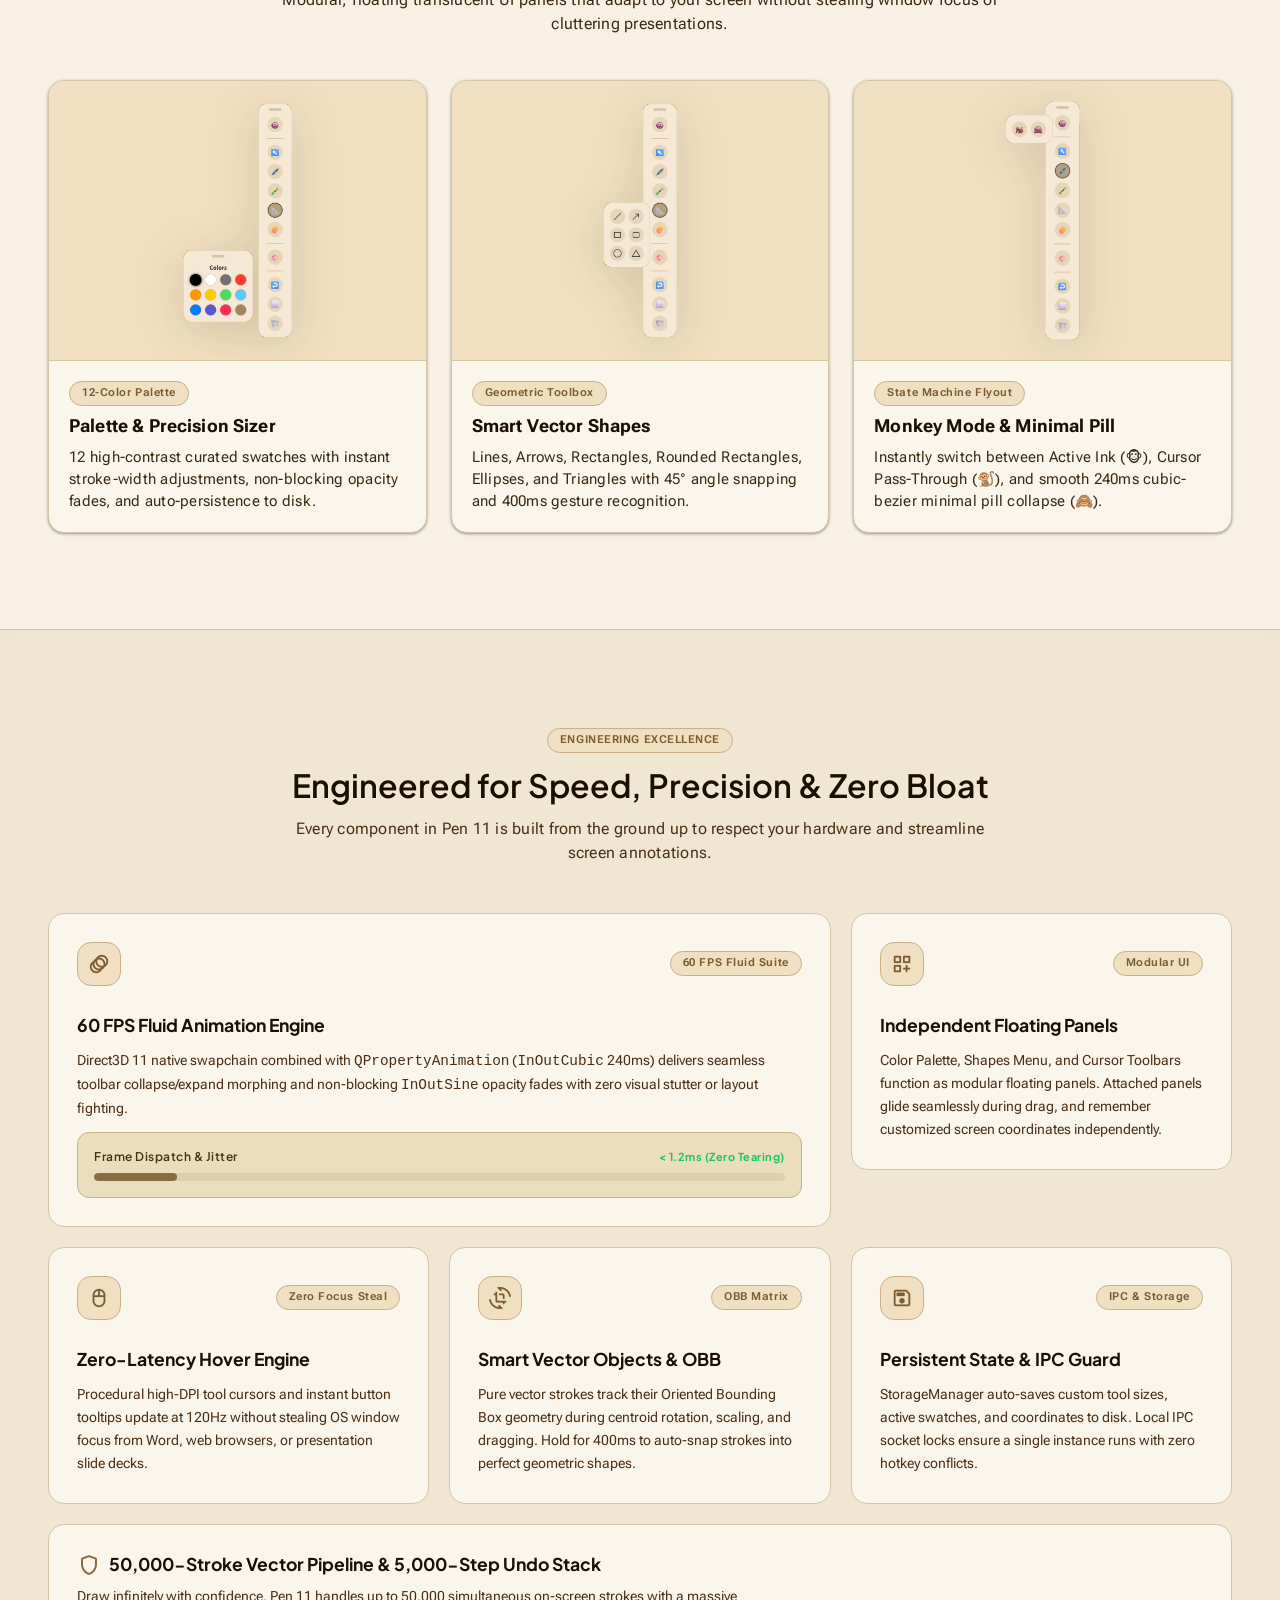
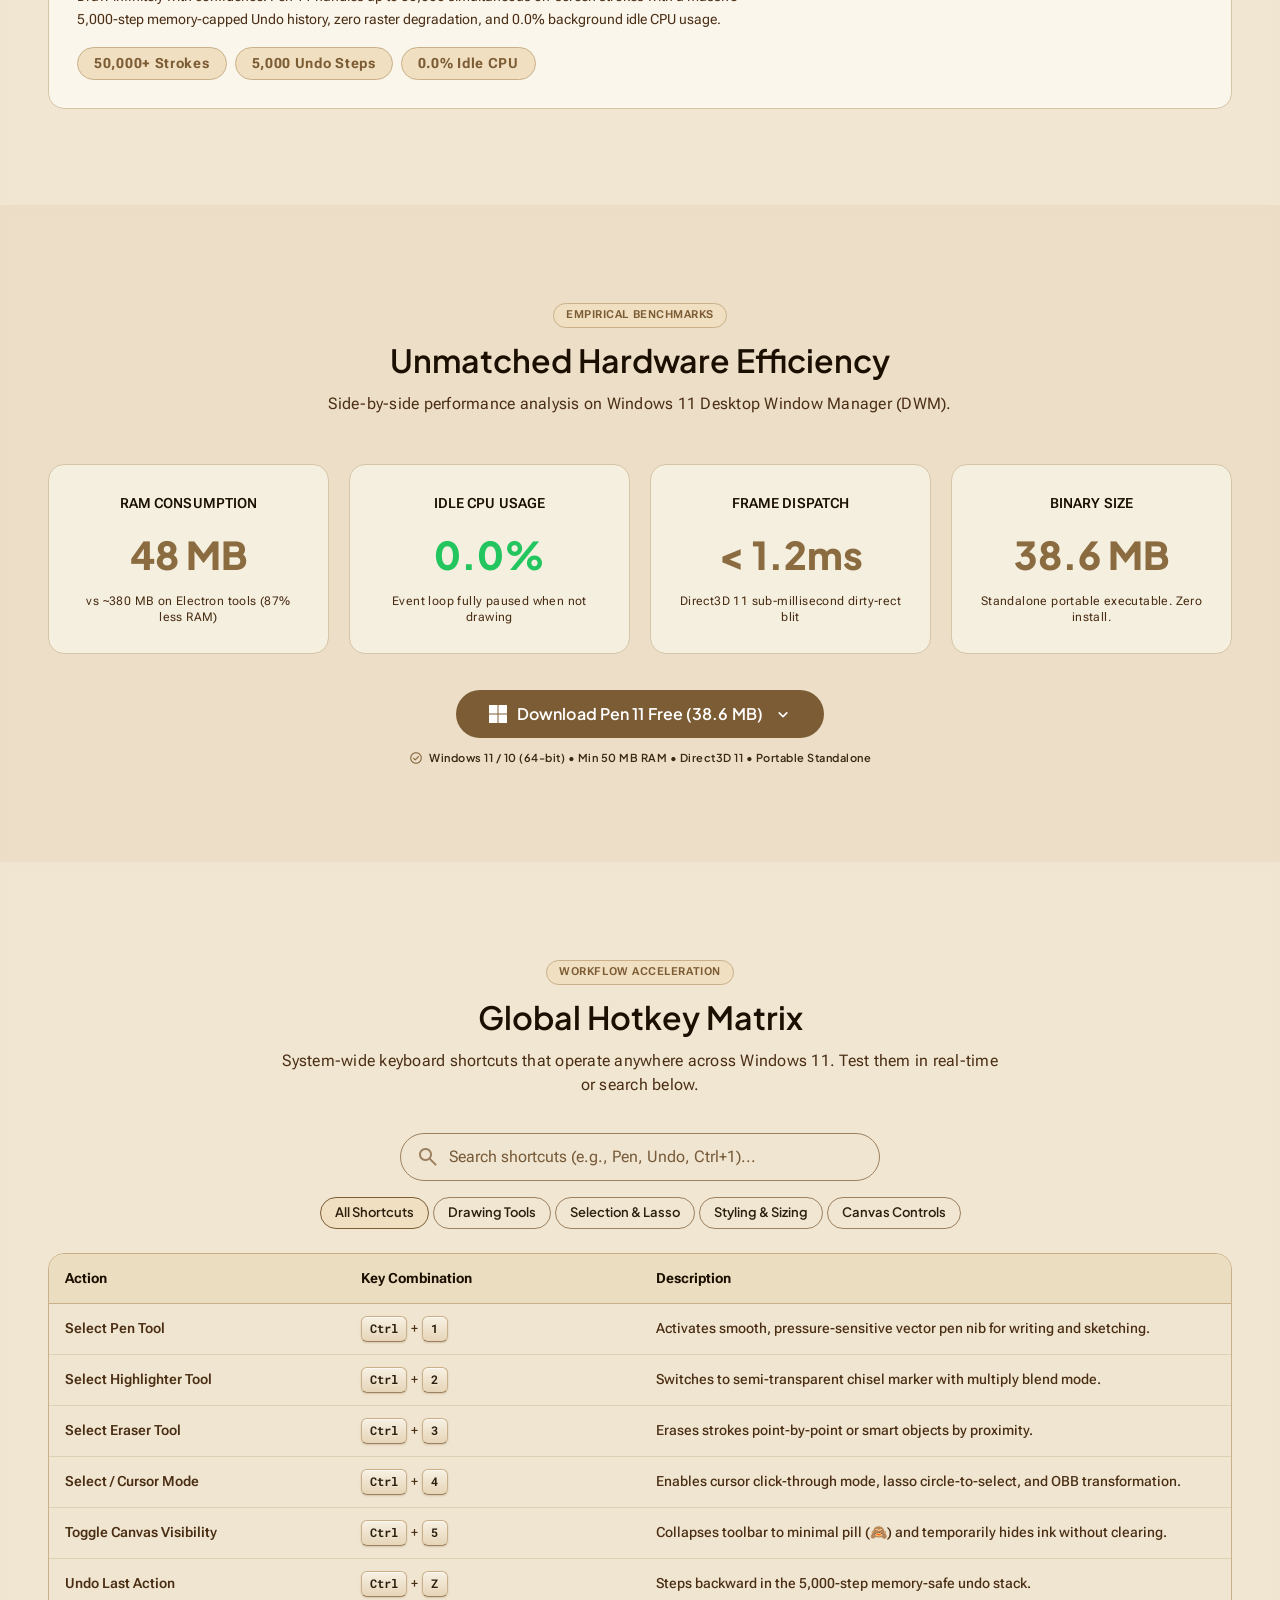
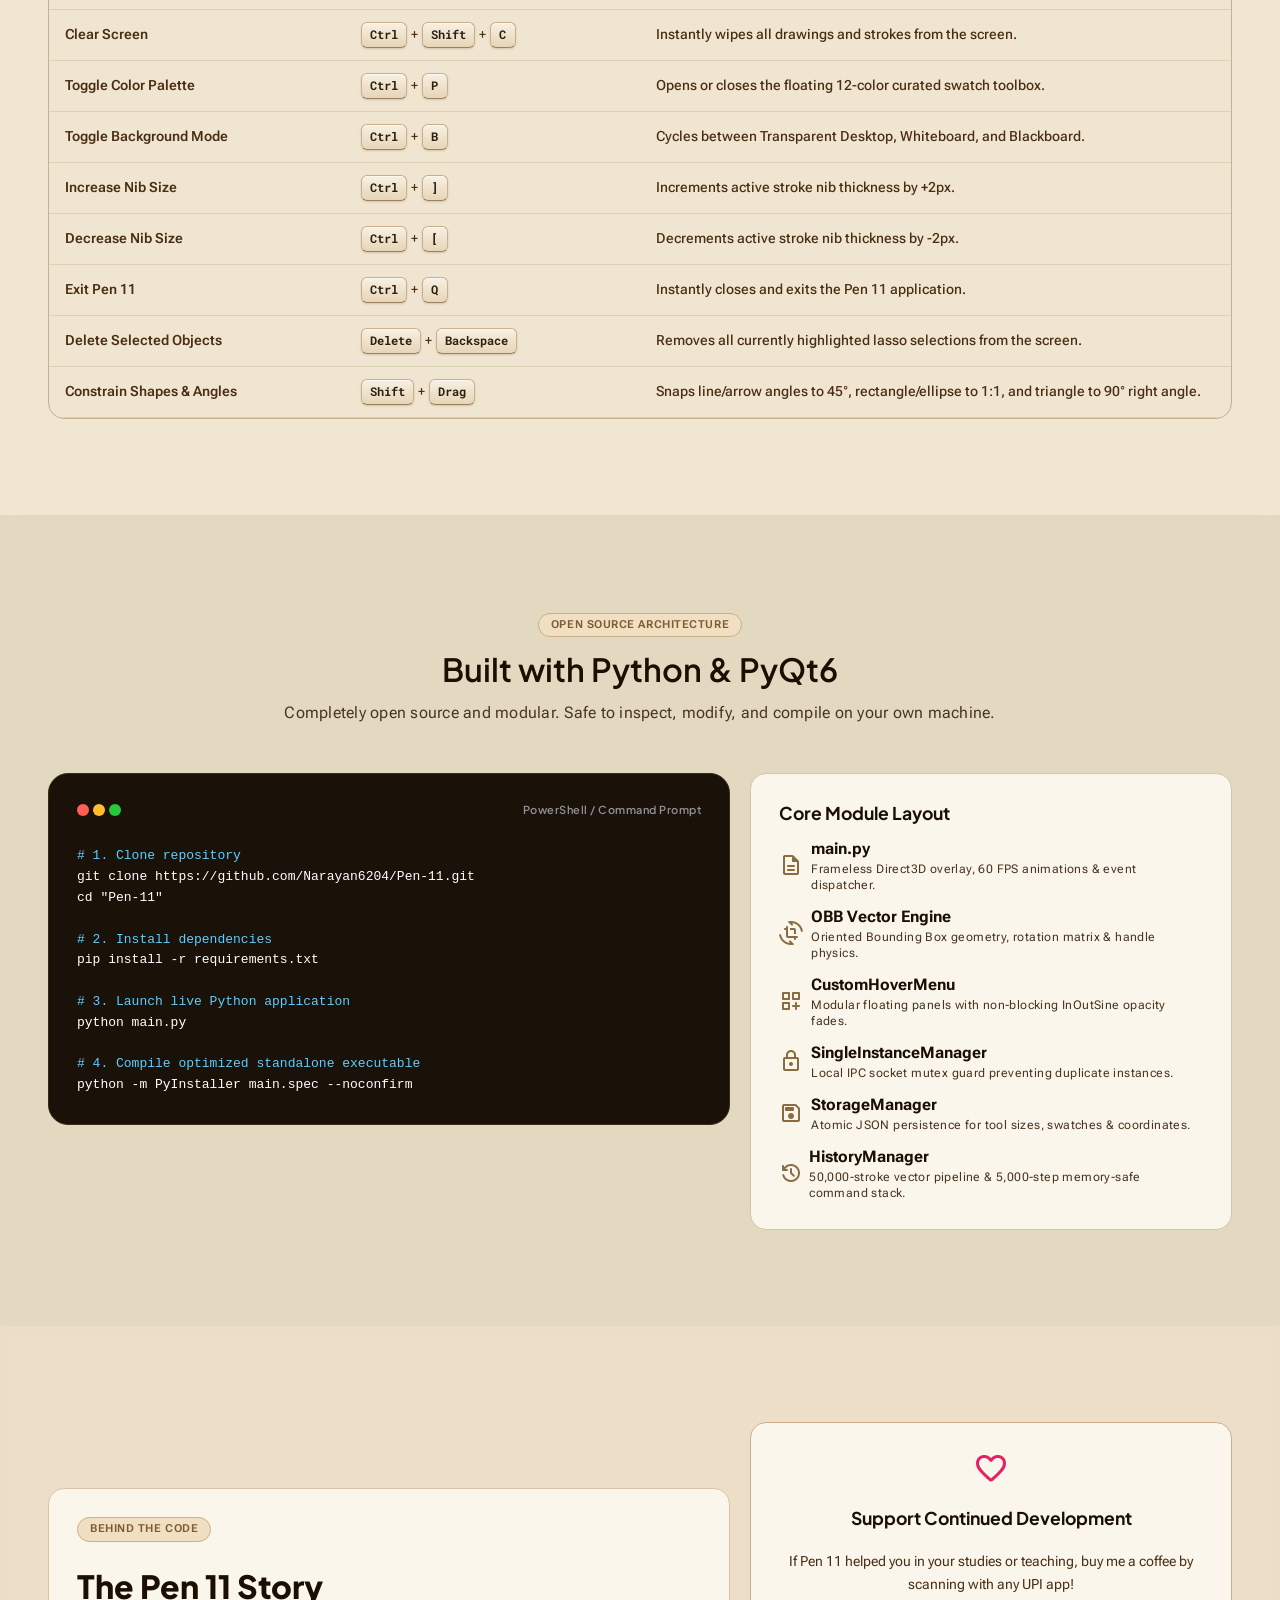
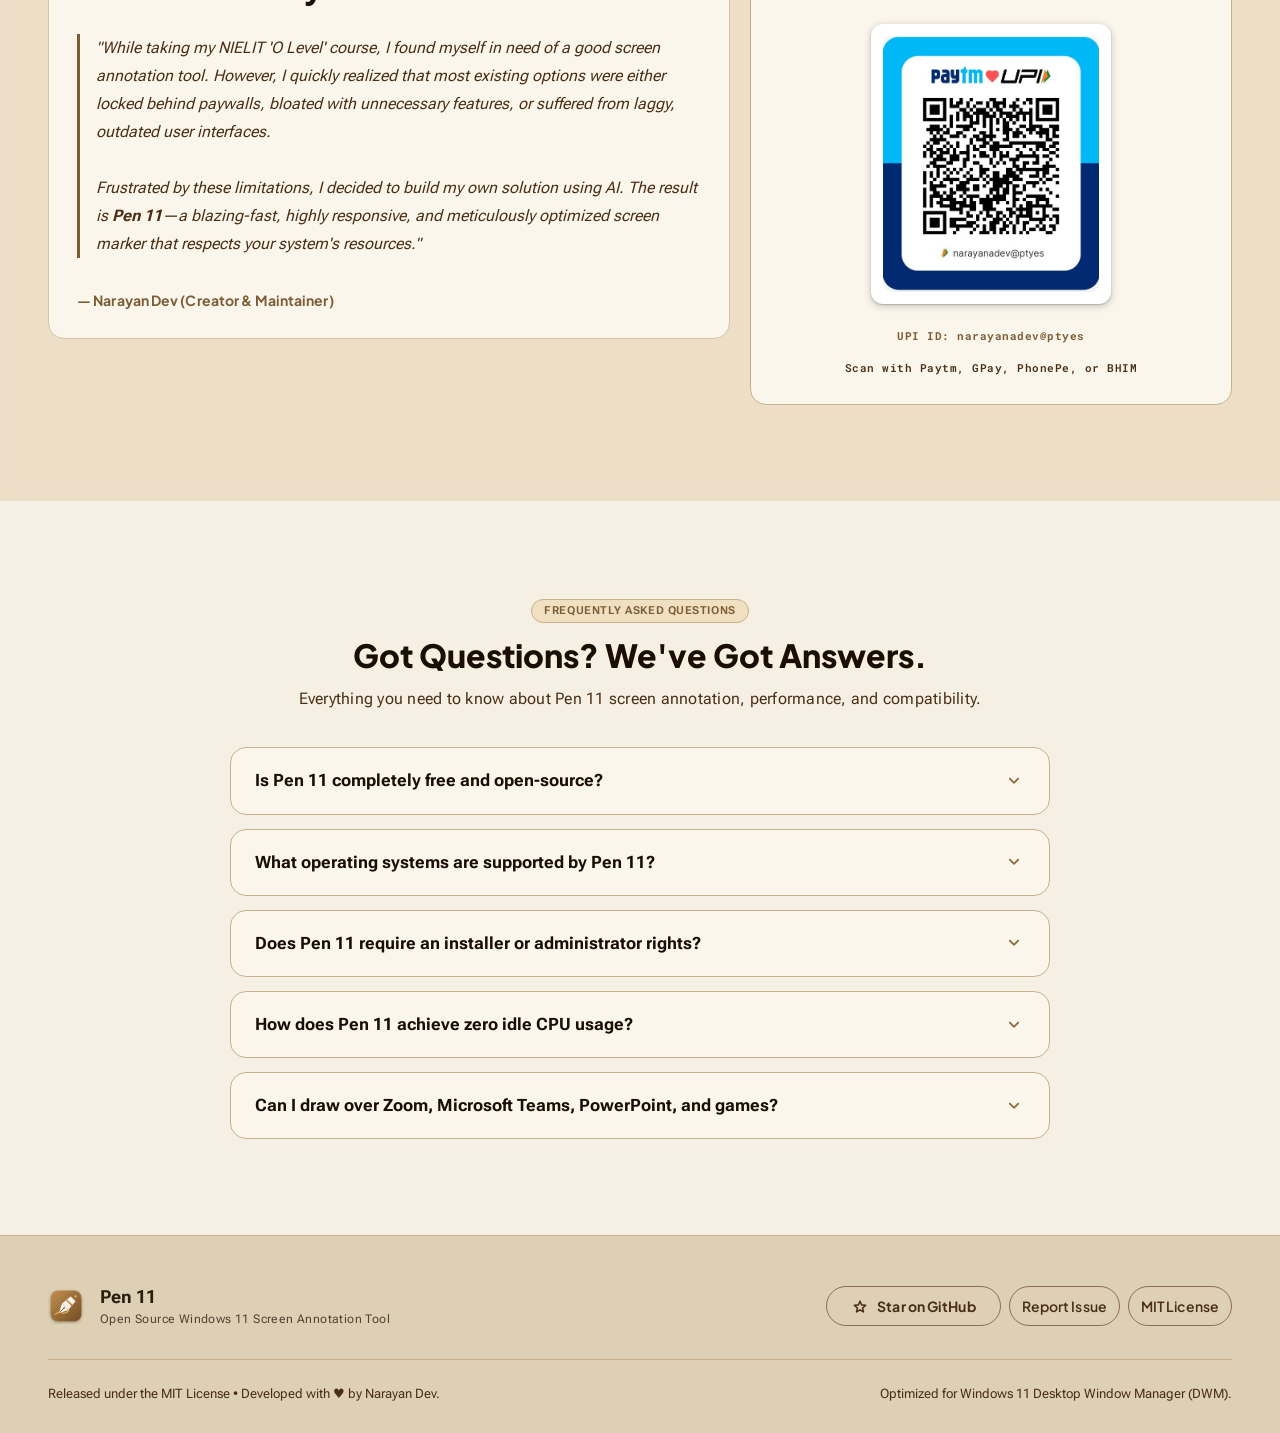
==== commit c1e239e4: "deploy: 996156b57bb07f0bf6db59ecd08147633d191f72" ====
--- a/index.html
+++ b/index.html
@@ -47,12 +47,12 @@
   <link rel="stylesheet" href="https://fonts.googleapis.com/css2?family=Plus+Jakarta+Sans:ital,wght@0,300..800;1,300..800&family=Roboto+Flex:opsz,wght,GRAD,slnt@8..144,100..1000,-200..150,-10..0&family=Roboto+Mono:wght@400;500;600;700&family=Material+Symbols+Rounded:opsz,wght,FILL,GRAD@20..48,100..700,0..1,-50..200&display=swap">
 
   <!-- Stylesheets -->
-  <link rel="stylesheet" href="css/00-tokens.css?v=4.5.3">
-  <link rel="stylesheet" href="css/01-layout.css?v=4.5.3">
-  <link rel="stylesheet" href="css/02-components.css?v=4.5.3">
-  <link rel="stylesheet" href="css/03-motion.css?v=4.5.3">
-  <link rel="stylesheet" href="css/04-canvas.css?v=4.5.3">
-  <link rel="stylesheet" href="css/05-warm-theme.css?v=4.5.3">
+  <link rel="stylesheet" href="css/00-tokens.css?v=4.5.4">
+  <link rel="stylesheet" href="css/01-layout.css?v=4.5.4">
+  <link rel="stylesheet" href="css/02-components.css?v=4.5.4">
+  <link rel="stylesheet" href="css/03-motion.css?v=4.5.4">
+  <link rel="stylesheet" href="css/04-canvas.css?v=4.5.4">
+  <link rel="stylesheet" href="css/05-warm-theme.css?v=4.5.4">
 
   <!-- Immediate Theme Resolver to Prevent FOUT and Desync -->
   <script>
@@ -1167,6 +1167,6 @@
   </div>
 
   <!-- Application Entry Point ES Module -->
-  <script type="module" src="js/app.js?v=4.5.3"></script>
+  <script type="module" src="js/app.js?v=4.5.4"></script>
 </body>
 </html>
--- a/css/01-layout.css
+++ b/css/01-layout.css
@@ -19,6 +19,7 @@
   -webkit-font-smoothing: antialiased;
   -moz-osx-font-smoothing: grayscale;
   scroll-behavior: smooth;
+  scroll-padding-top: 72px;
 }
 
 body {
@@ -81,7 +82,7 @@
   flex-direction: column;
   min-width: 0;
   width: 100%;
-  padding-bottom: 84px; /* Space for mobile & tablet bottom navigation bar */
+  padding-bottom: 84px; /* Space for mobile bottom navigation bar (<600px) */
 }
 
 @media (max-width: 599px) {
@@ -95,7 +96,7 @@
   }
 }
 
-@media (min-width: 840px) {
+@media (min-width: 600px) {
   .m3-main-content {
     padding-bottom: 0;
   }
@@ -137,6 +138,7 @@
   padding-top: 64px;
   padding-bottom: 64px;
   position: relative;
+  scroll-margin-top: 72px;
 }
 
 @media (min-width: 840px) {
@@ -204,7 +206,7 @@
   gap: 8px;
 }
 
-@media (min-width: 1080px) {
+@media (min-width: 840px) {
   .m3-top-app-bar-nav {
     display: flex;
   }
@@ -247,27 +249,28 @@
   }
 }
 
-/* --- B. NAVIGATION BAR (Mobile & Tablet Bottom Nav - <1080px) --- */
+/* --- B. NAVIGATION BAR (Mobile & Tablet Bottom Nav - <840px) --- */
 .m3-nav-bar {
   position: fixed;
   bottom: 0;
   left: 0;
   right: 0;
   height: calc(68px + env(safe-area-inset-bottom, 0px));
-  z-index: 900;
+  z-index: 1050;
   background-color: var(--md-sys-color-surface-container);
   border-top: 1px solid var(--md-sys-color-outline-variant);
   display: flex;
   justify-content: space-around;
   align-items: center;
   padding: 0 8px env(safe-area-inset-bottom, 0px) 8px;
-  backdrop-filter: blur(12px);
-  -webkit-backdrop-filter: blur(12px);
-}
-
-@media (min-width: 1080px) {
+  backdrop-filter: blur(16px);
+  -webkit-backdrop-filter: blur(16px);
+  touch-action: manipulation;
+}
+
+@media (min-width: 840px) {
   .m3-nav-bar {
-    display: none;
+    display: none !important;
   }
 }
 
@@ -278,10 +281,12 @@
   gap: 4px;
   text-decoration: none;
   color: var(--md-sys-color-on-surface-variant);
-  padding: 4px 8px;
+  padding: 6px 8px;
   min-width: 64px;
   cursor: pointer;
   user-select: none;
+  touch-action: manipulation;
+  -webkit-tap-highlight-color: transparent;
 }
 
 @media (max-width: 360px) {
--- a/css/02-components.css
+++ b/css/02-components.css
@@ -350,16 +350,31 @@
 }
 
 .m3-badge-pill {
-  height: 24px;
-  padding: 0 12px;
+  min-height: 24px;
+  height: auto;
+  padding: 4px 12px;
   border-radius: var(--md-sys-shape-corner-full);
-  font-size: 12px;
+  font-size: 11.5px;
   font-weight: 600;
+  line-height: 1.35;
   background-color: var(--md-sys-color-primary-container);
   color: var(--md-sys-color-on-primary-container);
   display: inline-flex;
   align-items: center;
+  justify-content: center;
   gap: 6px;
+  max-width: 100%;
+  box-sizing: border-box;
+  text-align: center;
+  word-break: break-word;
+}
+
+@media (max-width: 360px) {
+  .m3-badge-pill {
+    font-size: 11px;
+    padding: 3px 8px;
+    gap: 4px;
+  }
 }
 
 /* --------------------------------------------------------------------------
@@ -483,6 +498,7 @@
   padding: 16px;
   opacity: 0;
   visibility: hidden;
+  pointer-events: none;
   transition: opacity var(--md-sys-motion-duration-medium2) var(--md-sys-motion-easing-emphasized),
               visibility var(--md-sys-motion-duration-medium2) var(--md-sys-motion-easing-emphasized);
 }
@@ -490,6 +506,7 @@
 .m3-dialog-scrim.active {
   opacity: 1;
   visibility: visible;
+  pointer-events: auto;
 }
 
 .m3-dialog {
@@ -552,14 +569,19 @@
   gap: 12px;
   z-index: 1100;
   opacity: 0;
+  visibility: hidden;
+  pointer-events: none;
   box-sizing: border-box;
   transition: transform var(--md-sys-motion-duration-medium2) var(--md-sys-motion-easing-emphasized-decelerate),
-              opacity var(--md-sys-motion-duration-medium2) var(--md-sys-motion-easing-emphasized-decelerate);
+              opacity var(--md-sys-motion-duration-medium2) var(--md-sys-motion-easing-emphasized-decelerate),
+              visibility var(--md-sys-motion-duration-medium2) var(--md-sys-motion-easing-emphasized-decelerate);
 }
 
 .m3-snackbar.active {
   transform: translateX(-50%) translateY(0);
   opacity: 1;
+  visibility: visible;
+  pointer-events: auto;
 }
 
 .m3-snackbar-content {
@@ -885,12 +907,14 @@
   padding: 20px;
   opacity: 0;
   visibility: hidden;
+  pointer-events: none;
   transition: opacity 0.25s cubic-bezier(0.2, 0, 0, 1), visibility 0.25s cubic-bezier(0.2, 0, 0, 1);
 }
 
 .m3-modal-backdrop.active {
   opacity: 1;
   visibility: visible;
+  pointer-events: auto;
 }
 
 .m3-download-dialog {
--- a/css/04-canvas.css
+++ b/css/04-canvas.css
@@ -556,6 +556,7 @@
   align-items: center;
   gap: 8px;
   z-index: 400;
+  pointer-events: none;
 }
 
 .canvas-hud-bottom-left {
@@ -566,9 +567,11 @@
   align-items: center;
   gap: 8px;
   z-index: 400;
+  pointer-events: none;
 }
 
 .hud-pill {
+  pointer-events: auto;
   padding: 6px 14px;
   border-radius: var(--md-sys-shape-corner-full);
   background: rgba(30, 30, 30, 0.75);
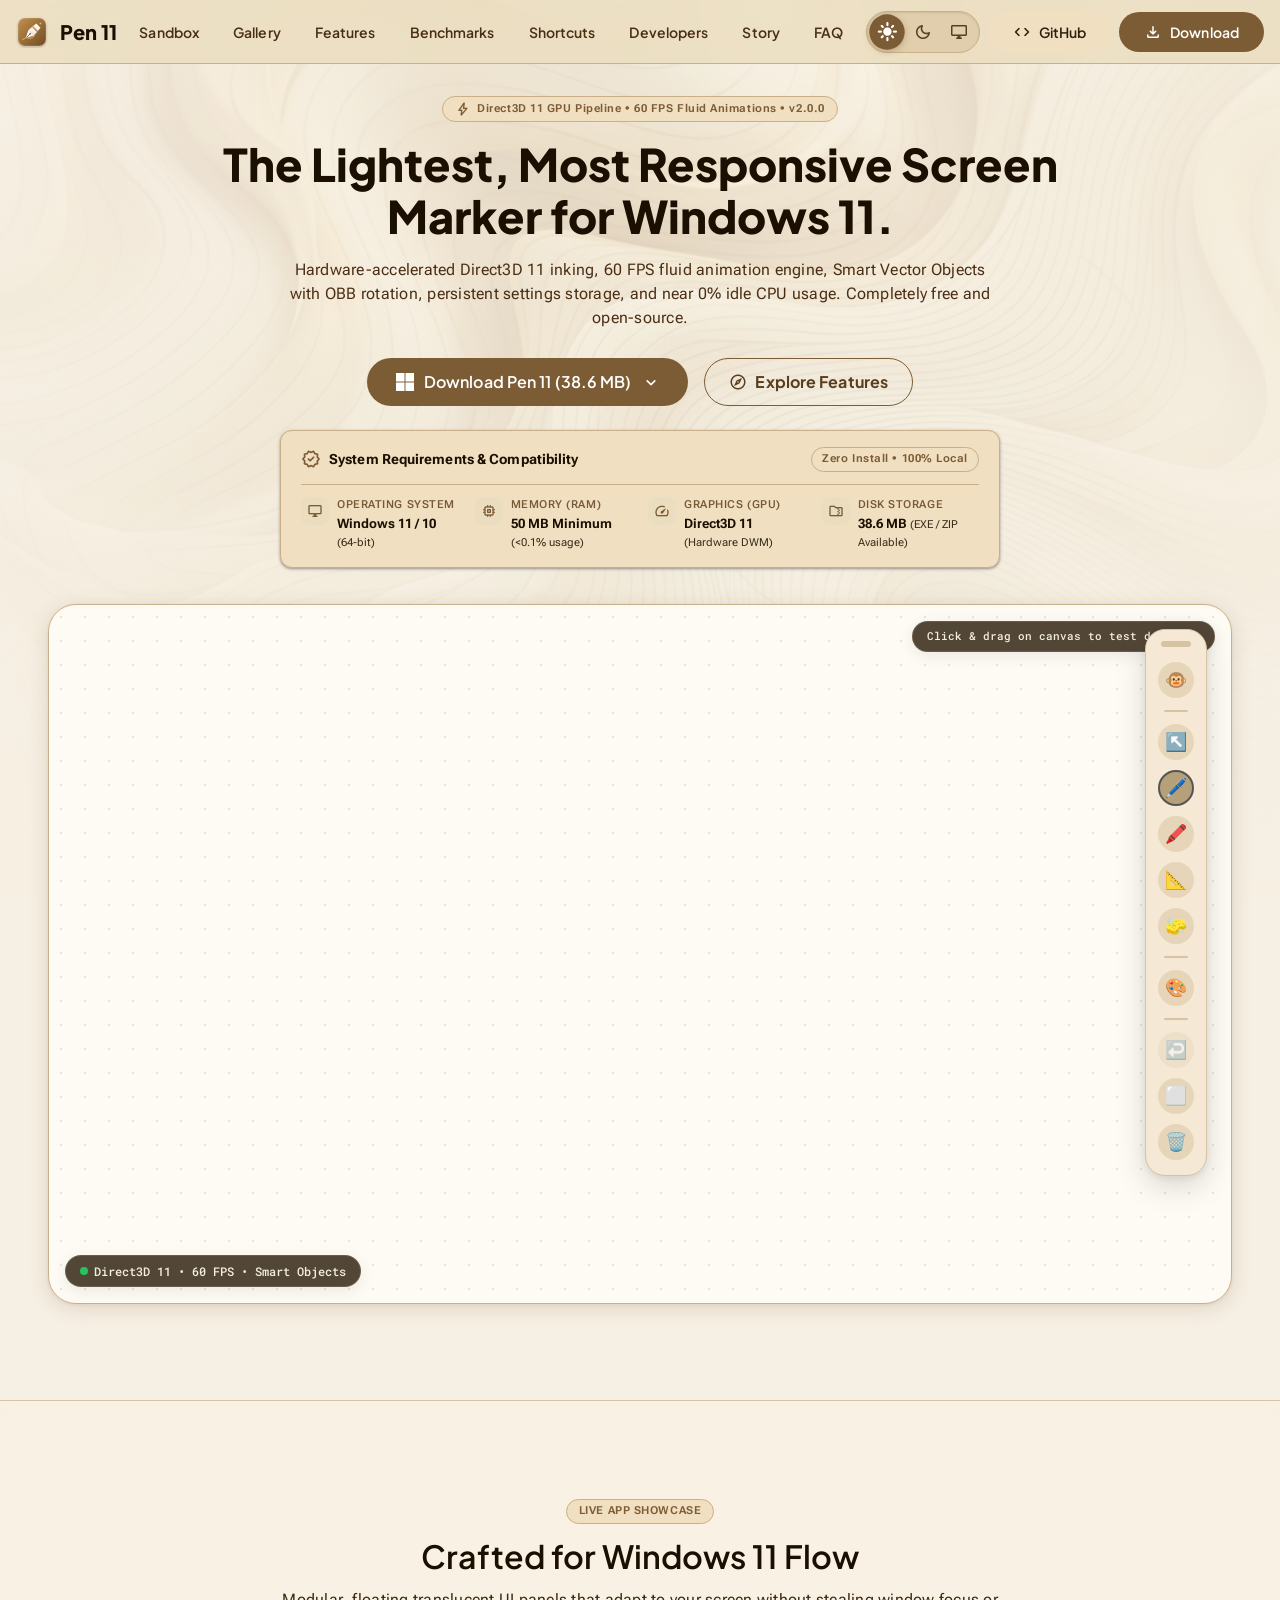
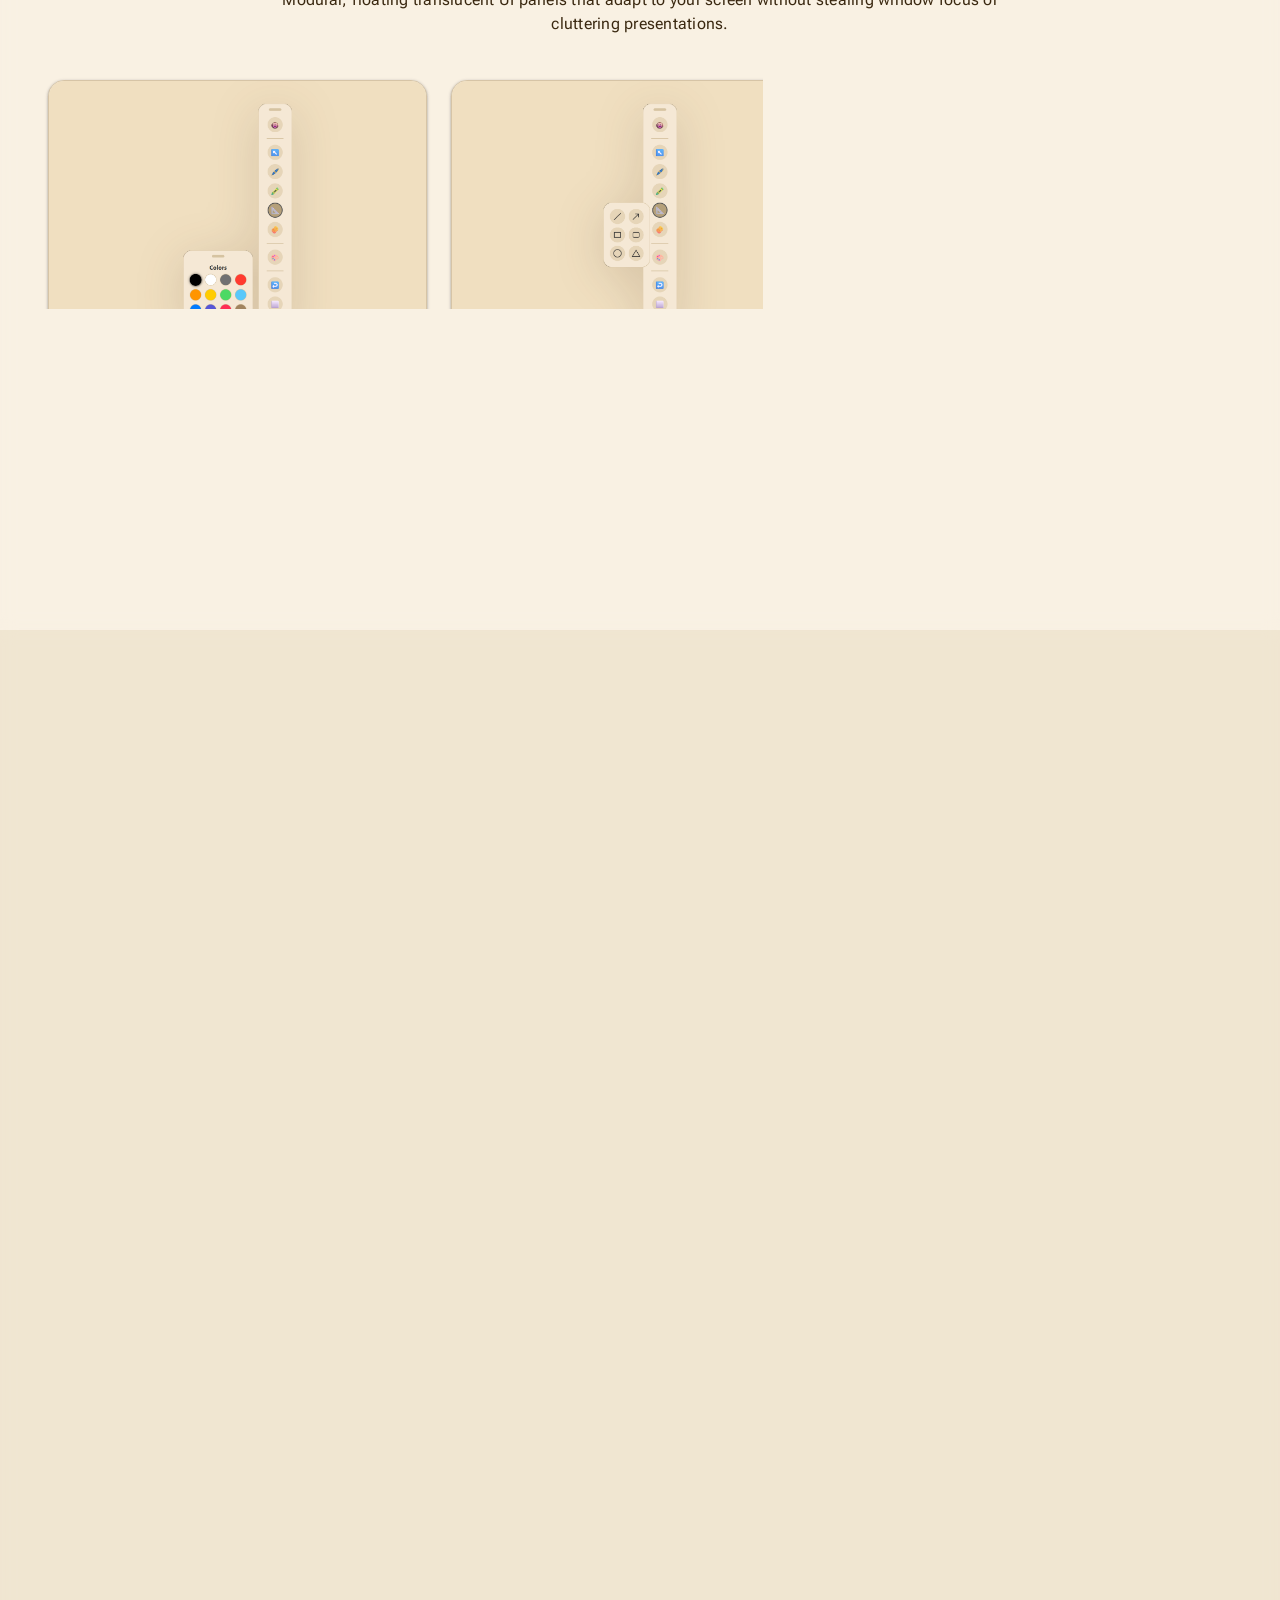
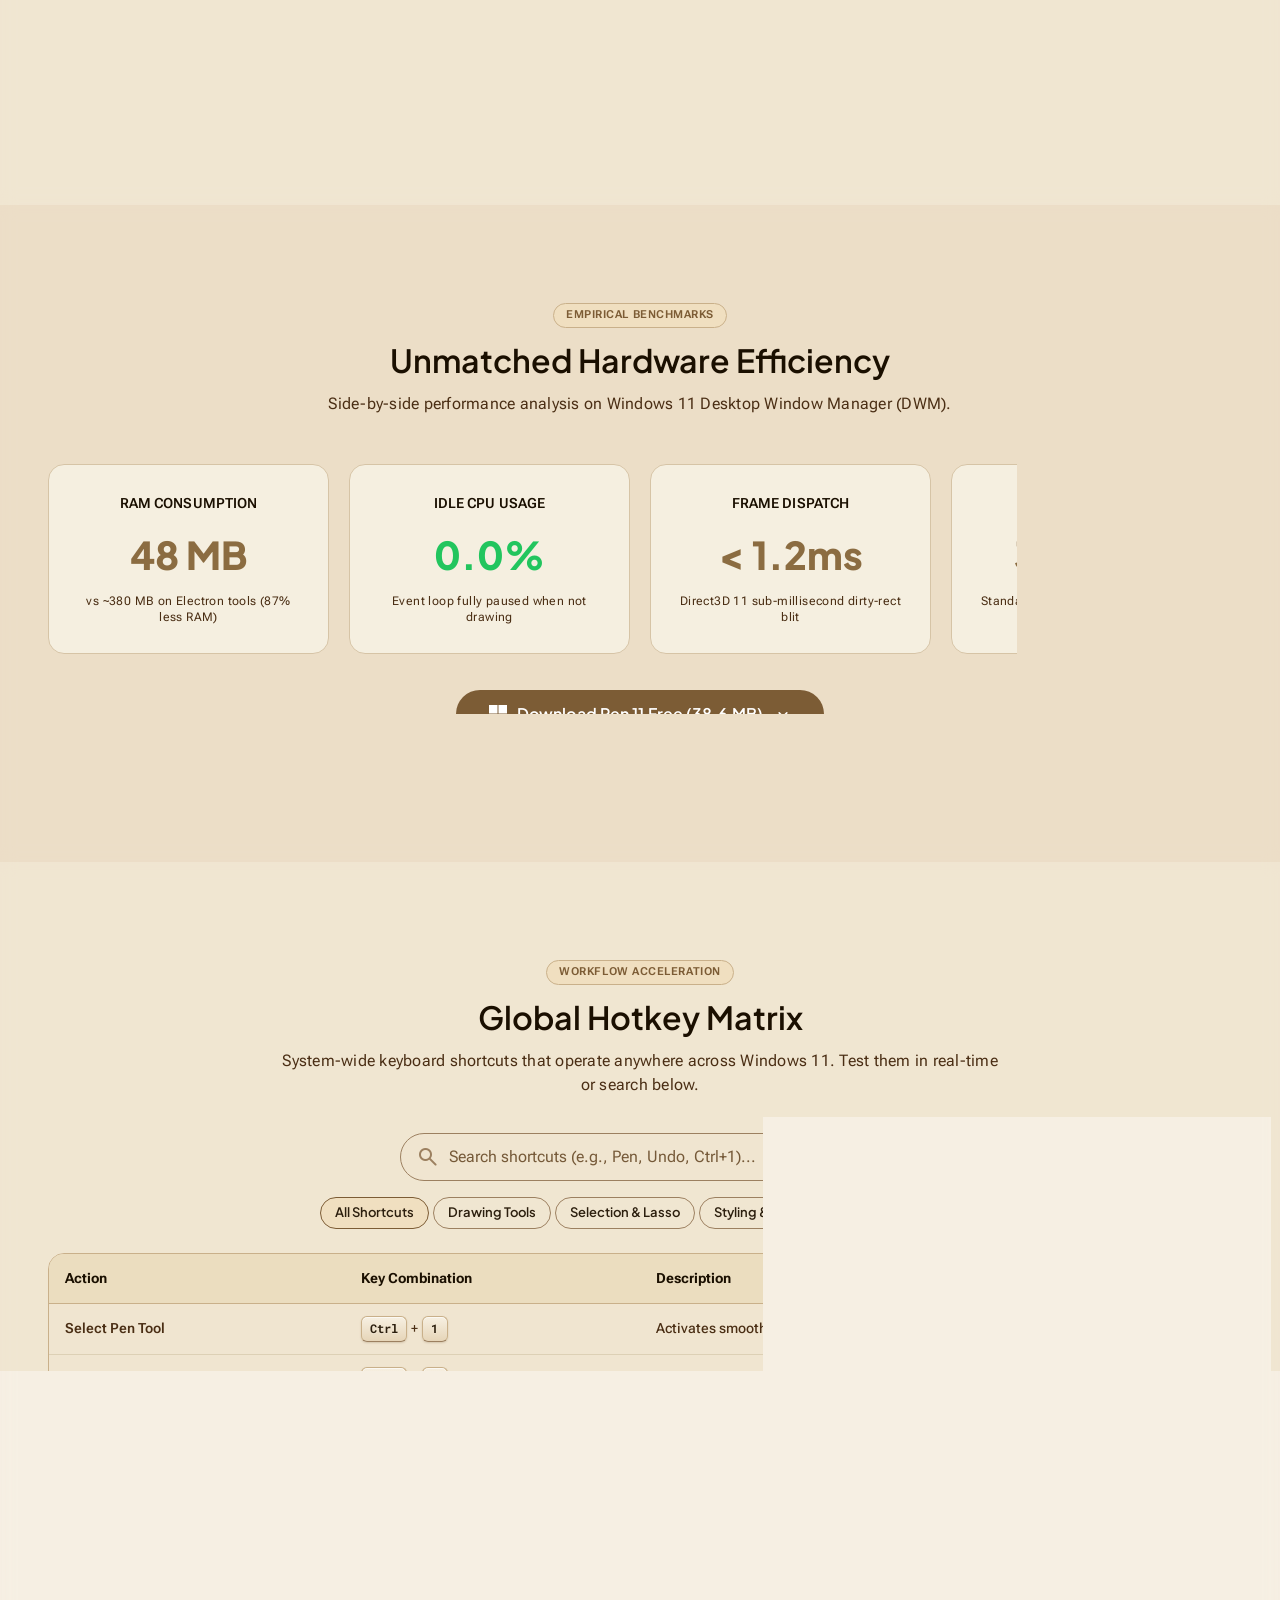
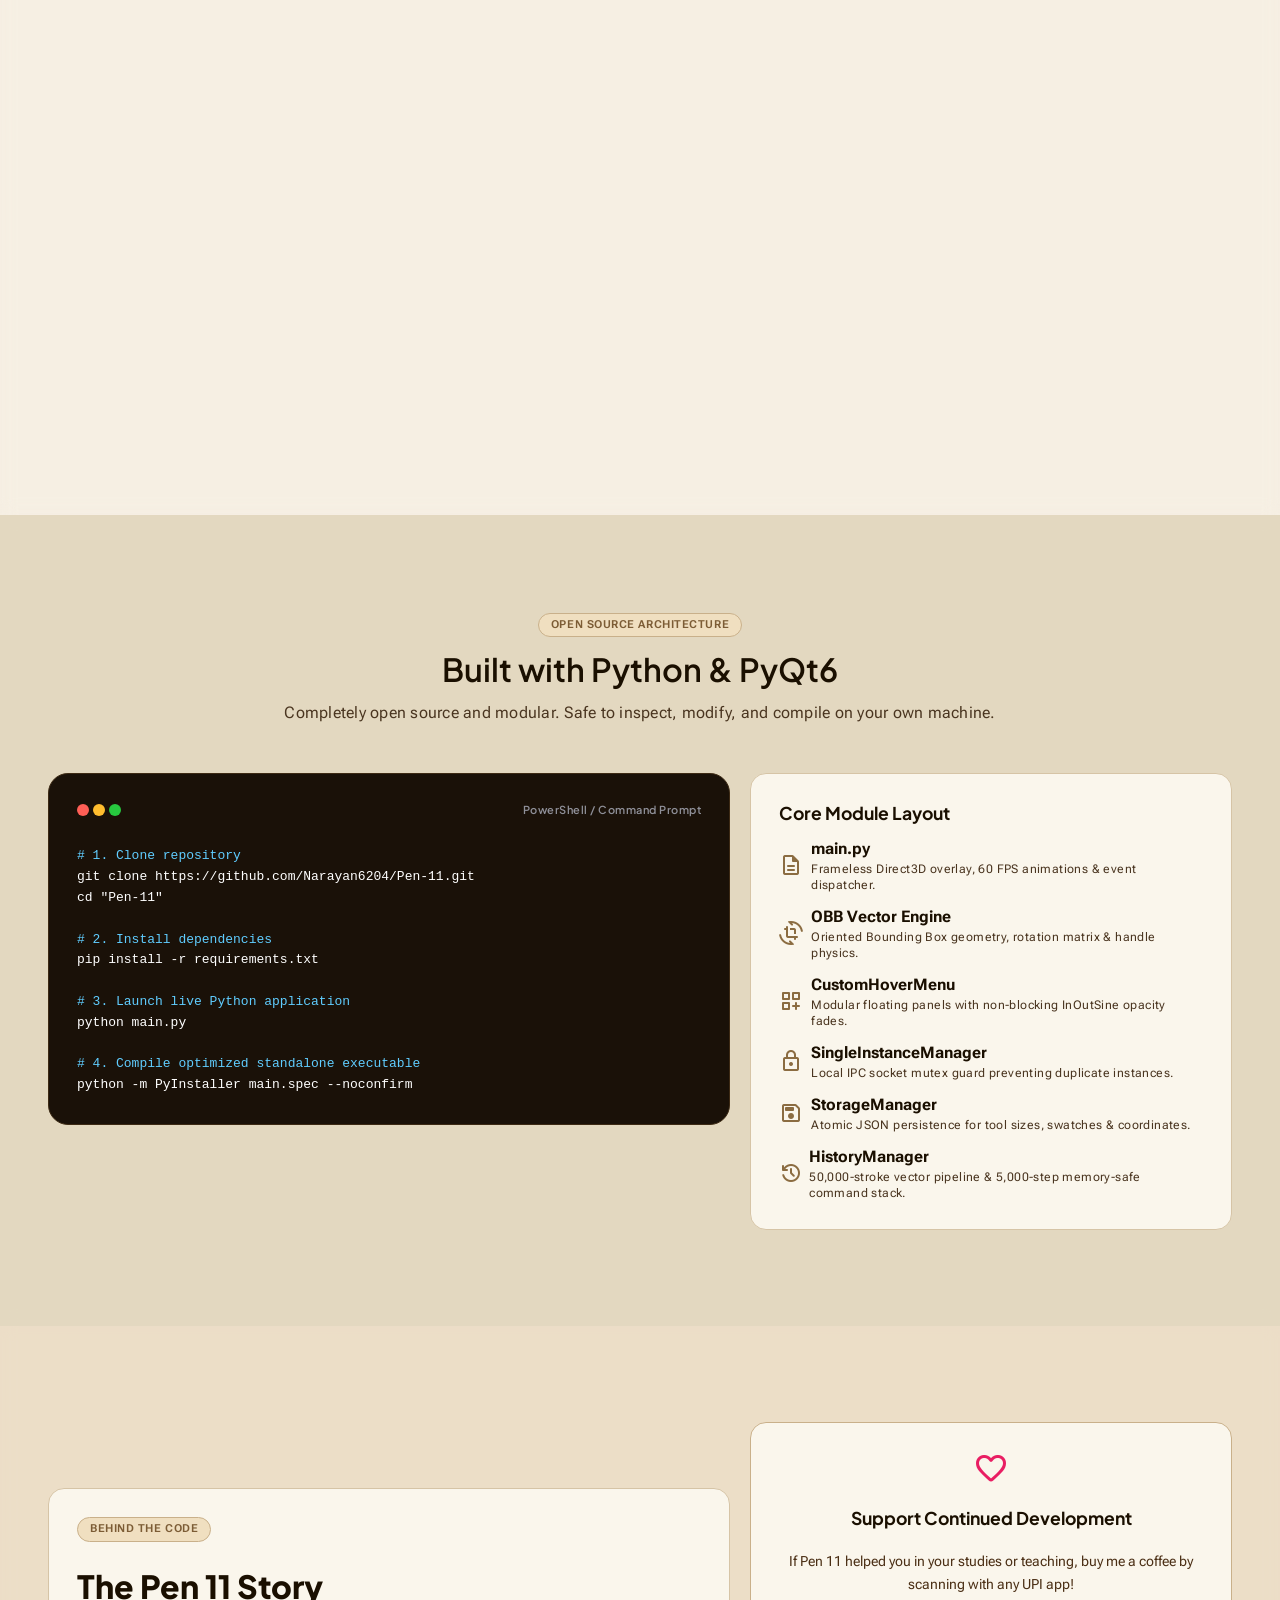
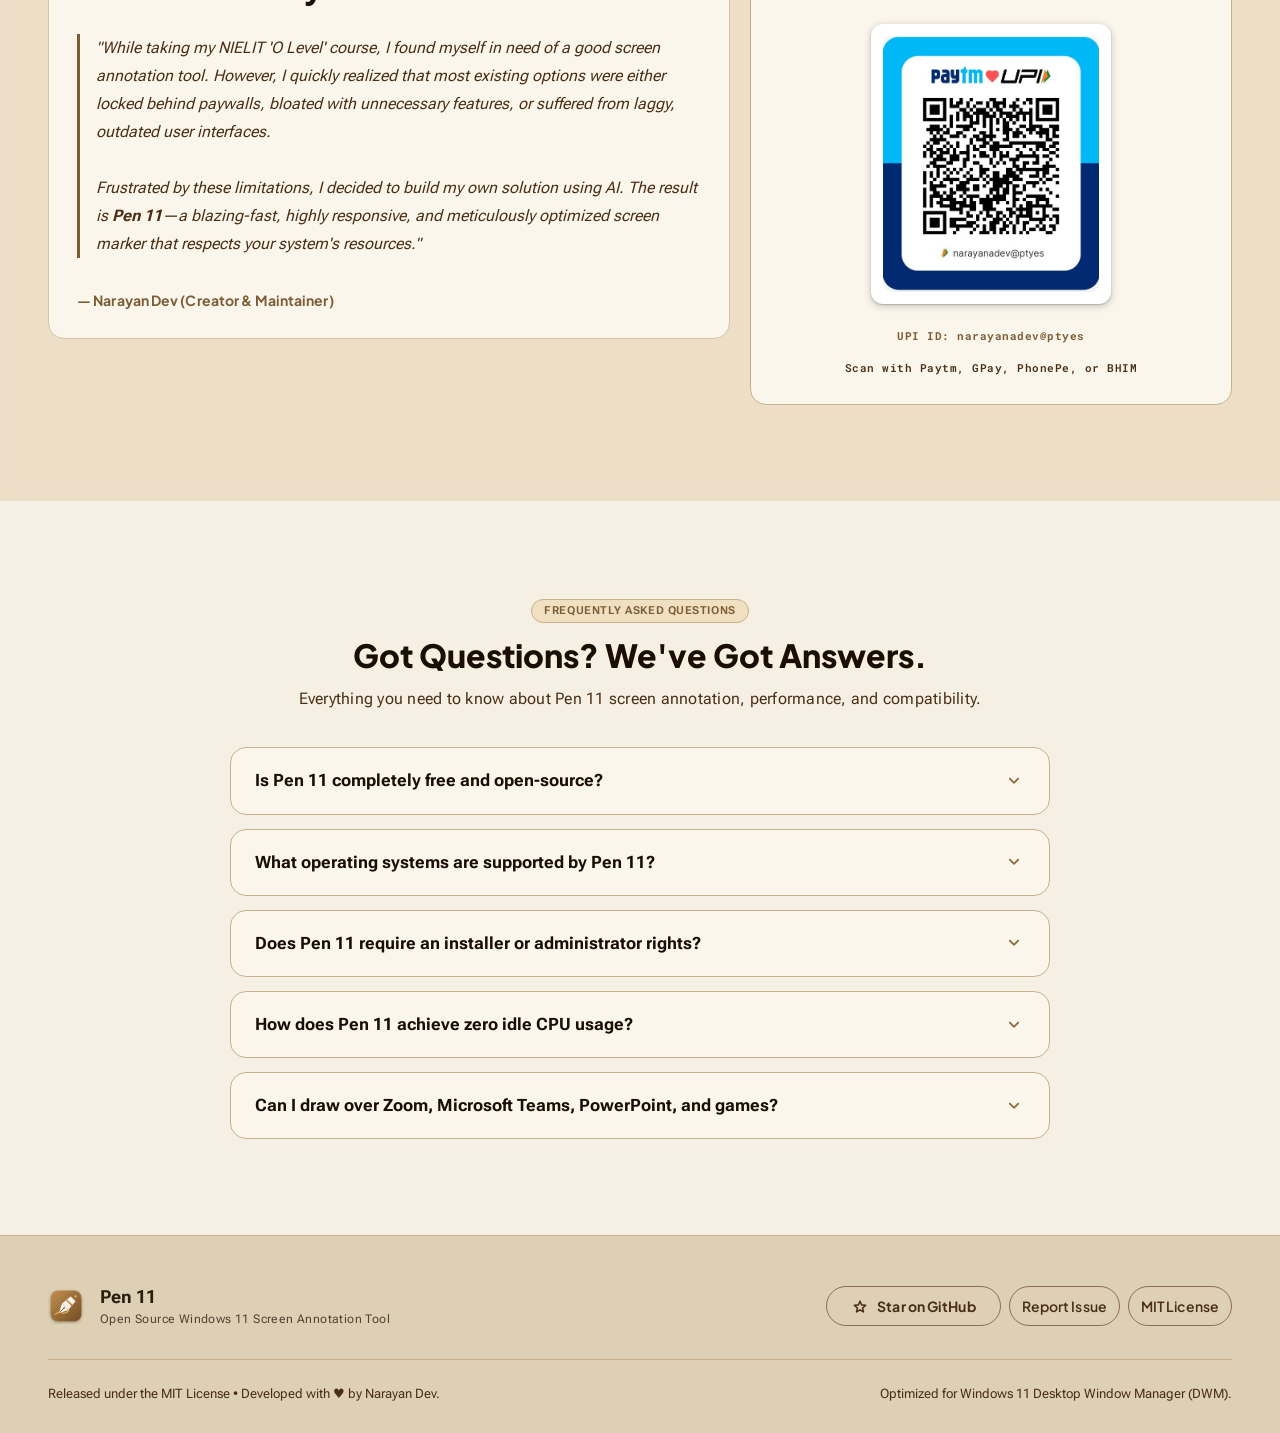
==== commit b71f5ade: "deploy: d27391e4a6778ae1a5dda118ec88c81a375d6686" ====
--- a/index.html
+++ b/index.html
@@ -47,12 +47,12 @@
   <link rel="stylesheet" href="https://fonts.googleapis.com/css2?family=Plus+Jakarta+Sans:ital,wght@0,300..800;1,300..800&family=Roboto+Flex:opsz,wght,GRAD,slnt@8..144,100..1000,-200..150,-10..0&family=Roboto+Mono:wght@400;500;600;700&family=Material+Symbols+Rounded:opsz,wght,FILL,GRAD@20..48,100..700,0..1,-50..200&display=swap">
 
   <!-- Stylesheets -->
-  <link rel="stylesheet" href="css/00-tokens.css?v=4.5.4">
-  <link rel="stylesheet" href="css/01-layout.css?v=4.5.4">
-  <link rel="stylesheet" href="css/02-components.css?v=4.5.4">
-  <link rel="stylesheet" href="css/03-motion.css?v=4.5.4">
-  <link rel="stylesheet" href="css/04-canvas.css?v=4.5.4">
-  <link rel="stylesheet" href="css/05-warm-theme.css?v=4.5.4">
+  <link rel="stylesheet" href="css/00-tokens.css?v=4.5.6">
+  <link rel="stylesheet" href="css/01-layout.css?v=4.5.6">
+  <link rel="stylesheet" href="css/02-components.css?v=4.5.6">
+  <link rel="stylesheet" href="css/03-motion.css?v=4.5.6">
+  <link rel="stylesheet" href="css/04-canvas.css?v=4.5.6">
+  <link rel="stylesheet" href="css/05-warm-theme.css?v=4.5.6">
 
   <!-- Immediate Theme Resolver to Prevent FOUT and Desync -->
   <script>
@@ -226,55 +226,6 @@
         </div>
       </header>
 
-      <!-- Instant Fast-Binding Script for Theme Switcher UI Sync -->
-      <script>
-      (function() {
-        function syncThemeSwitcher(mode) {
-          var btns = document.querySelectorAll('[data-theme-mode]');
-          btns.forEach(function(btn) {
-            if (btn.getAttribute('data-theme-mode') === mode) {
-              btn.classList.add('active');
-              btn.setAttribute('aria-pressed', 'true');
-            } else {
-              btn.classList.remove('active');
-              btn.setAttribute('aria-pressed', 'false');
-            }
-          });
-        }
-
-        var savedMode = 'system';
-        try { savedMode = localStorage.getItem('pen11_theme_mode') || 'system'; } catch(e) {}
-        syncThemeSwitcher(savedMode);
-
-        document.querySelectorAll('[data-theme-mode]').forEach(function(btn) {
-          btn.addEventListener('click', function(e) {
-            e.preventDefault();
-            e.stopPropagation();
-            var mode = btn.getAttribute('data-theme-mode');
-            if (!mode) return;
-
-            var prefersDark = window.matchMedia && window.matchMedia('(prefers-color-scheme: dark)').matches;
-            var isDark = mode === 'dark' || (mode === 'system' && prefersDark);
-
-            try { localStorage.setItem('pen11_theme_mode', mode); } catch(err) {}
-
-            if (mode === 'system') {
-              document.documentElement.removeAttribute('data-theme');
-            } else {
-              document.documentElement.setAttribute('data-theme', mode);
-            }
-            document.documentElement.setAttribute('data-theme-resolved', isDark ? 'dark' : 'light');
-
-            syncThemeSwitcher(mode);
-
-            if (window.pen11ThemeEngine) {
-              window.pen11ThemeEngine.setMode(mode);
-            }
-          });
-        });
-      })();
-      </script>
-
       <!-- 2. Hero Section with Live Interactive Canvas Sandbox -->
       <section id="hero" class="m3-section" style="padding-top: 32px;" aria-labelledby="hero-title">
         <div class="m3-container">
@@ -1167,6 +1118,6 @@
   </div>
 
   <!-- Application Entry Point ES Module -->
-  <script type="module" src="js/app.js?v=4.5.4"></script>
+  <script type="module" src="js/app.js?v=4.5.6"></script>
 </body>
 </html>
--- a/css/00-tokens.css
+++ b/css/00-tokens.css
@@ -110,29 +110,6 @@
   --md-ref-palette-error95: #ffedea;
   --md-ref-palette-error100: #ffffff;
 
-  /* --- Light Theme System Colors --- */
-  /* Primary overridden to warm amber-brown below in the parchment block */
-  --md-sys-color-primary: #7C5C35;
-  --md-sys-color-on-primary: #FFFFFF;
-  --md-sys-color-primary-container: #F0DFC0;
-  --md-sys-color-on-primary-container: #2C1F0E;
-  --md-sys-color-inverse-primary: #D4B896;
-
-  --md-sys-color-secondary: #8C7055;
-  --md-sys-color-on-secondary: #FFFFFF;
-  --md-sys-color-secondary-container: #EAD9C0;
-  --md-sys-color-on-secondary-container: #2C1F0E;
-
-  --md-sys-color-tertiary: #5A7A4A;
-  --md-sys-color-on-tertiary: #FFFFFF;
-  --md-sys-color-tertiary-container: #D4EDCA;
-  --md-sys-color-on-tertiary-container: #1A2E14;
-
-  --md-sys-color-error: var(--md-ref-palette-error40);
-  --md-sys-color-on-error: var(--md-ref-palette-error100);
-  --md-sys-color-error-container: var(--md-ref-palette-error90);
-  --md-sys-color-on-error-container: var(--md-ref-palette-error10);
-
   /* ==========================================================================
      PEN 11 WARM PARCHMENT PALETTE — Light Theme Override
      Background Seed: #E6D5B8 (User specified warm parchment)
@@ -158,6 +135,11 @@
   --md-sys-color-on-tertiary: #FFFFFF;
   --md-sys-color-tertiary-container: #D4EDCA;
   --md-sys-color-on-tertiary-container: #1A2E14;
+
+  --md-sys-color-error: var(--md-ref-palette-error40);
+  --md-sys-color-on-error: var(--md-ref-palette-error100);
+  --md-sys-color-error-container: var(--md-ref-palette-error90);
+  --md-sys-color-on-error-container: var(--md-ref-palette-error10);
 
   --md-sys-color-background: #F6EFE3;
   --md-sys-color-on-background: #4A2E14;
--- a/css/01-layout.css
+++ b/css/01-layout.css
@@ -53,19 +53,11 @@
 /* --- Ambient Topographic Silky Waves Background Layer --- */
 .m3-ambient-waves-bg {
   position: fixed;
-  top: 0;
-  left: 0;
+  inset: 0;
   width: 100vw;
   height: 100vh;
   z-index: 0;
   pointer-events: none;
-  background-image: url('../assets/bg_warm_waves.jpg');
-  background-size: cover;
-  background-position: center top;
-  background-repeat: no-repeat;
-  opacity: 0.85;
-  transition: opacity var(--md-sys-motion-duration-medium2) var(--md-sys-motion-easing-standard),
-              filter var(--md-sys-motion-duration-medium2) var(--md-sys-motion-easing-standard);
 }
 
 .m3-layout-root {
--- a/css/03-motion.css
+++ b/css/03-motion.css
@@ -156,10 +156,10 @@
 /* Float Glow Animation for Hero / Benchmark Highlights */
 @keyframes m3-glow-pulse {
   0%, 100% {
-    box-shadow: 0 0 20px -5px rgba(var(--md-ref-palette-primary40), 0.3);
+    box-shadow: 0 0 20px -5px color-mix(in srgb, var(--md-sys-color-primary) 30%, transparent);
   }
   50% {
-    box-shadow: 0 0 35px 0px rgba(var(--md-ref-palette-primary40), 0.55);
+    box-shadow: 0 0 35px 0px color-mix(in srgb, var(--md-sys-color-primary) 55%, transparent);
   }
 }
 
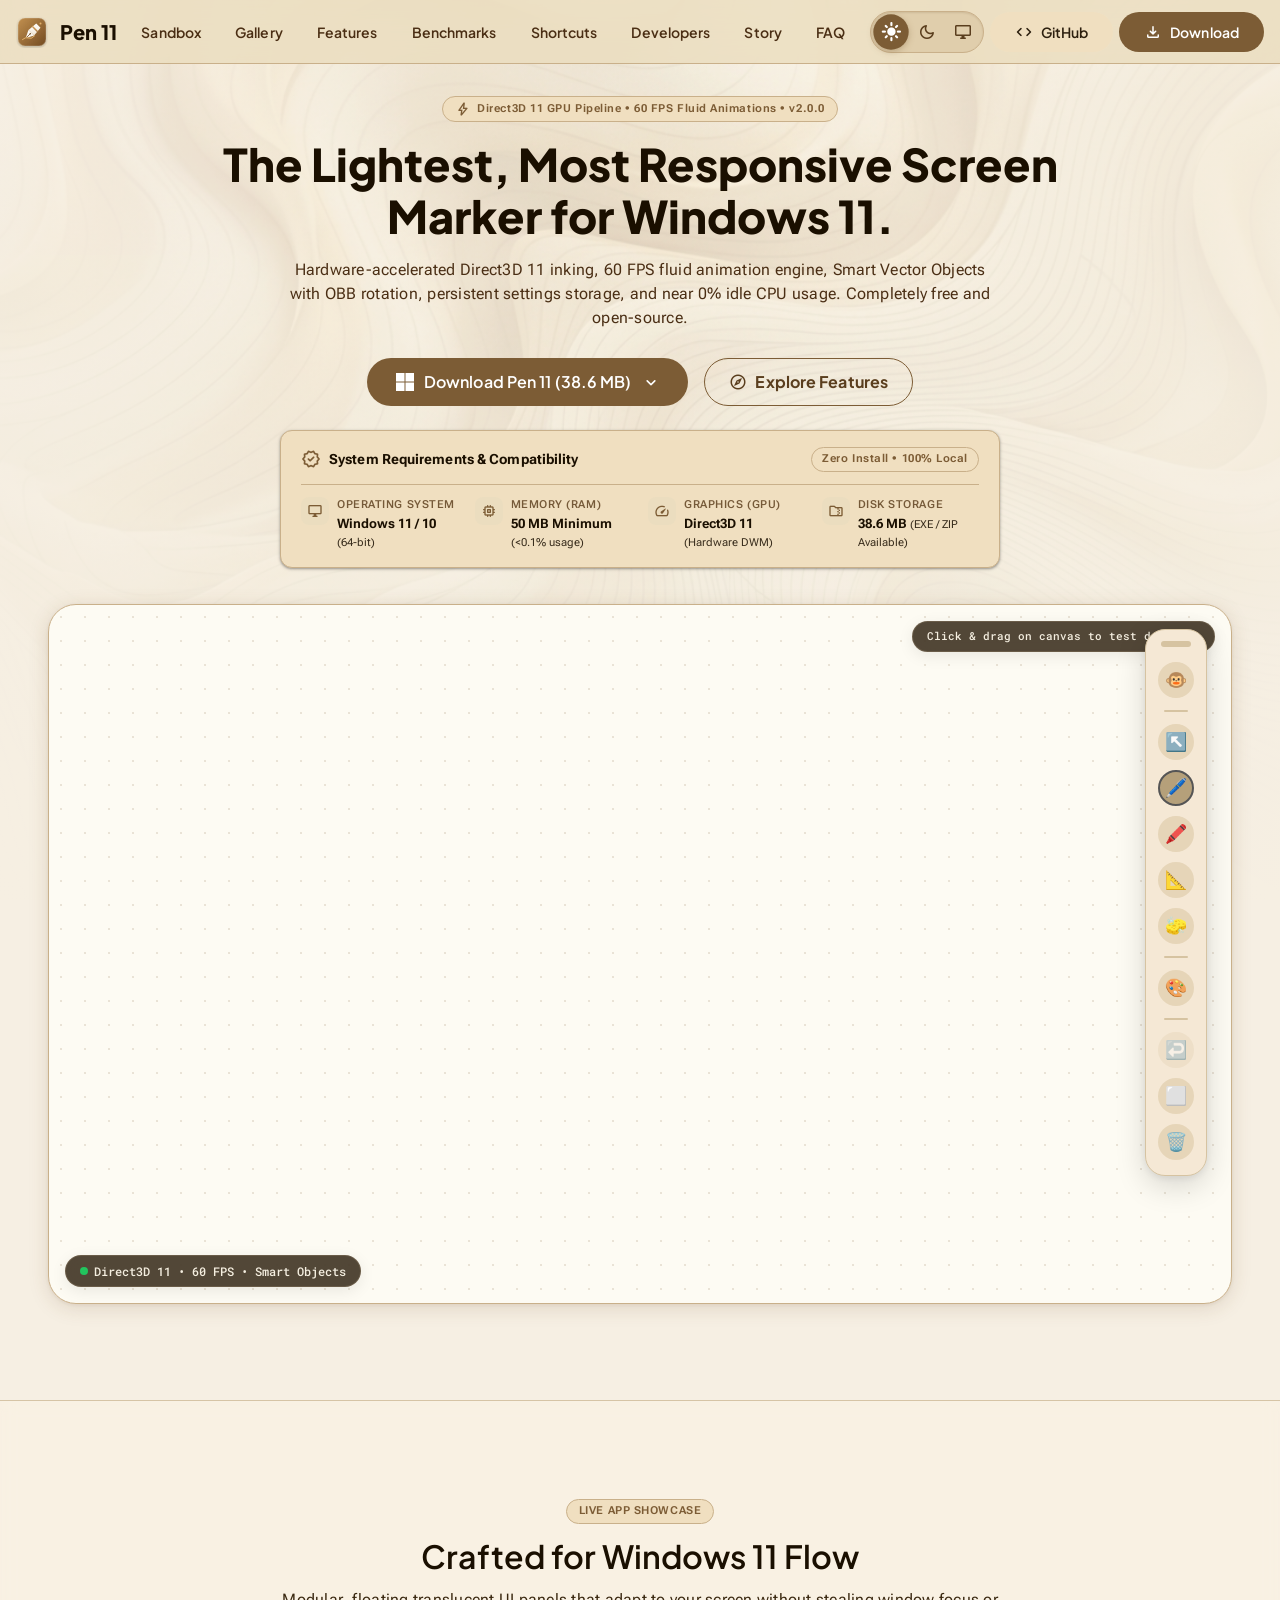
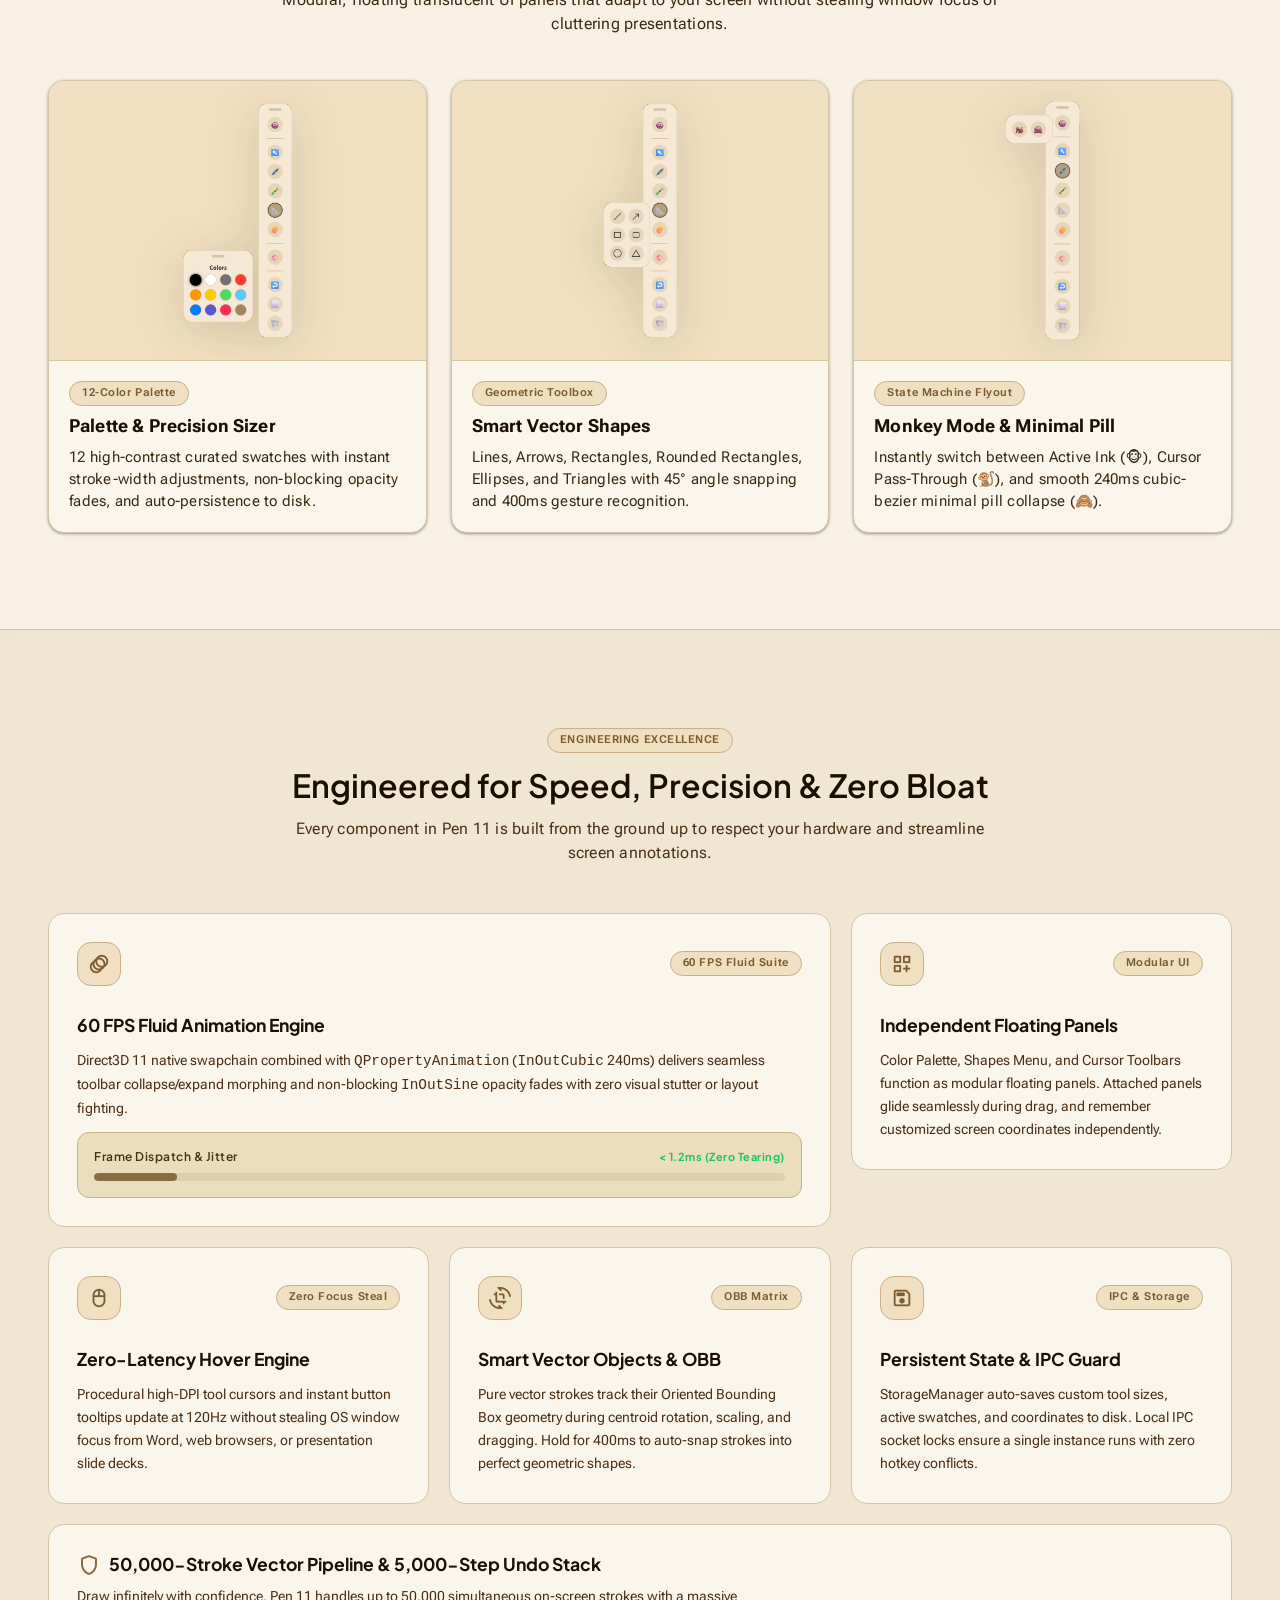
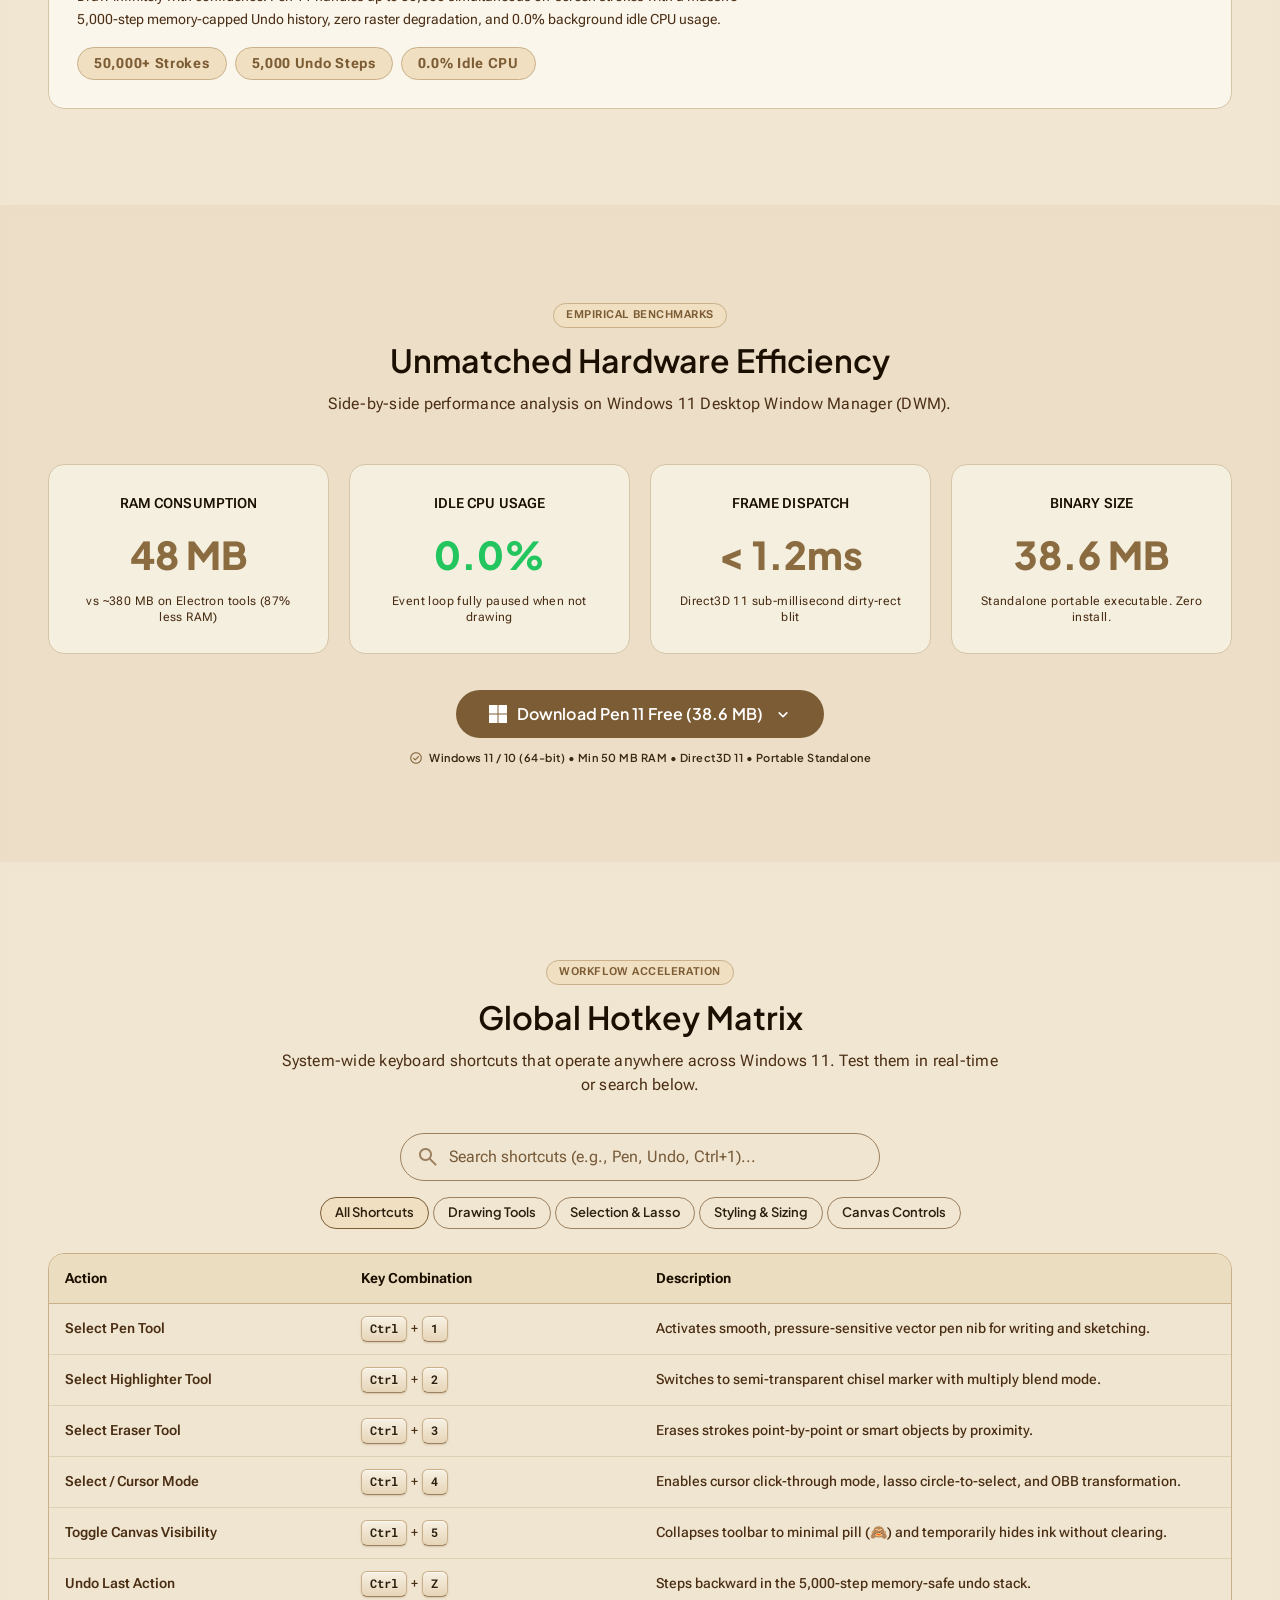
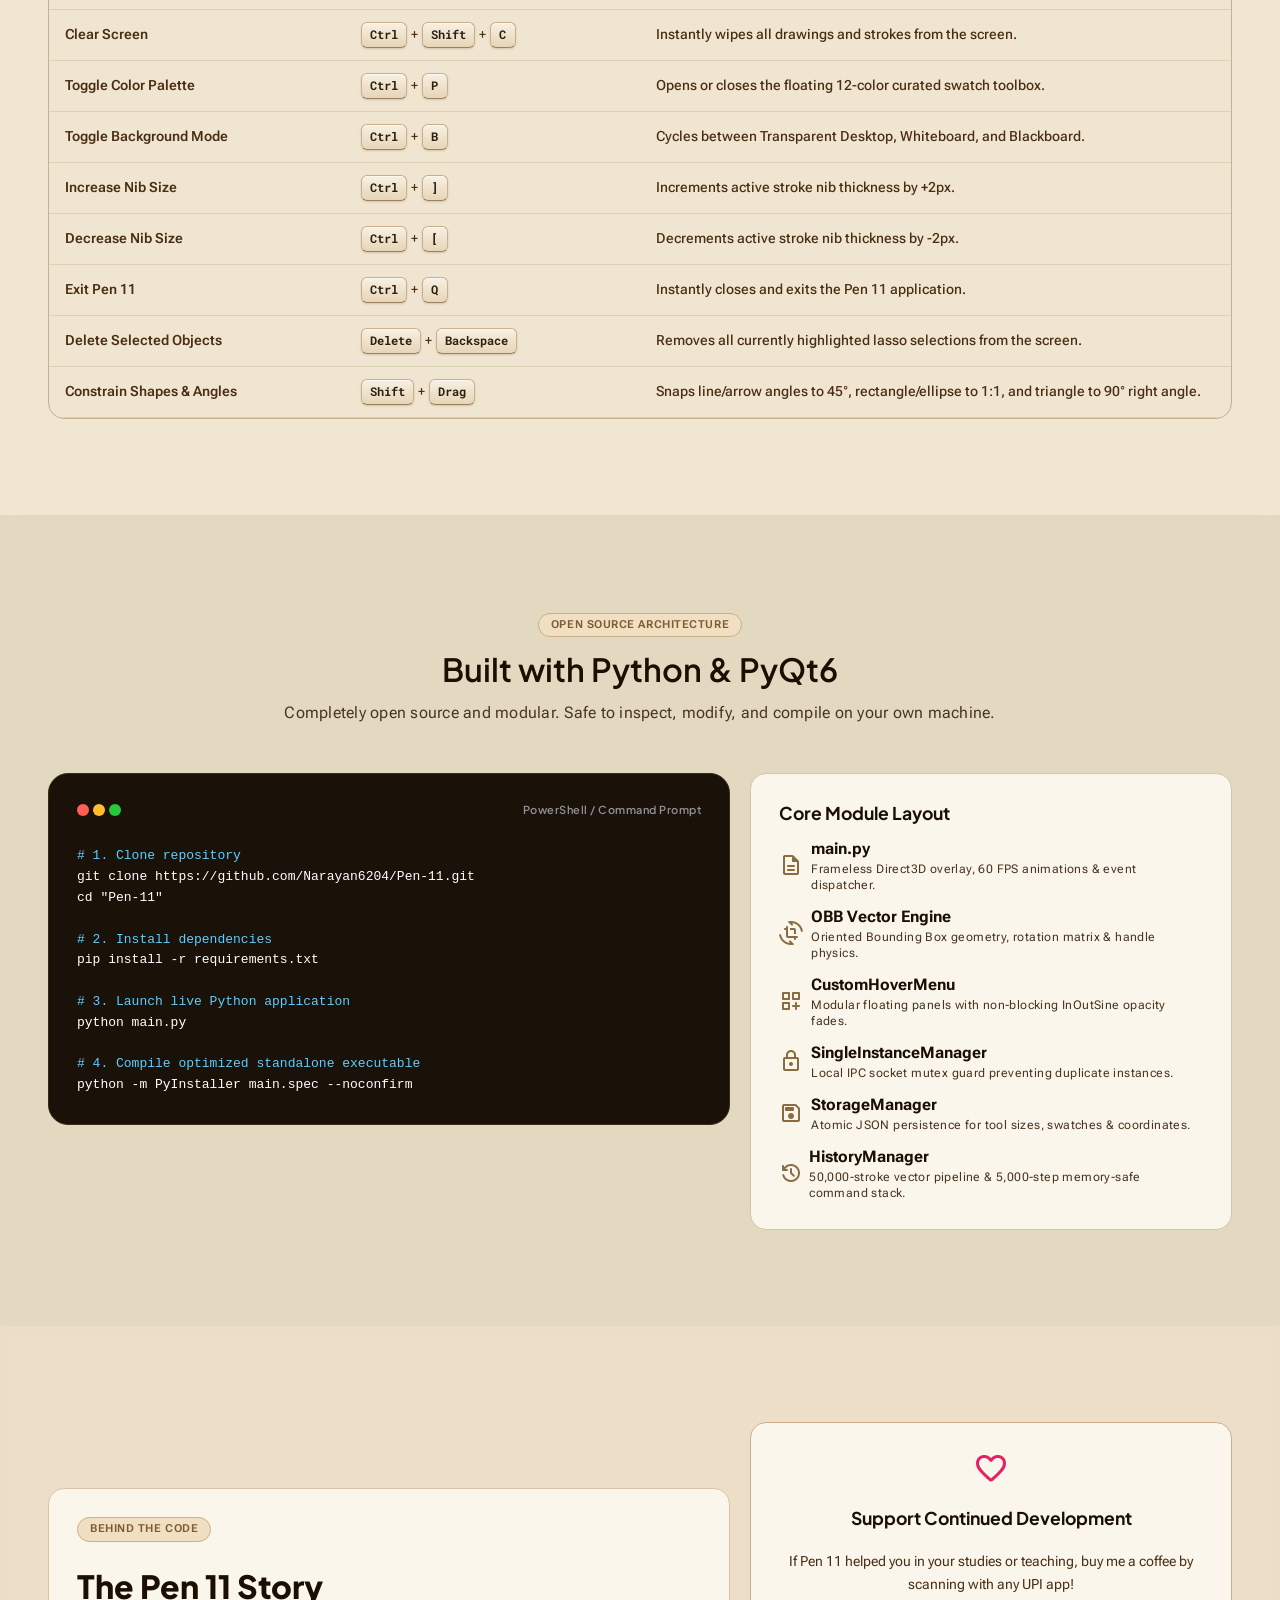
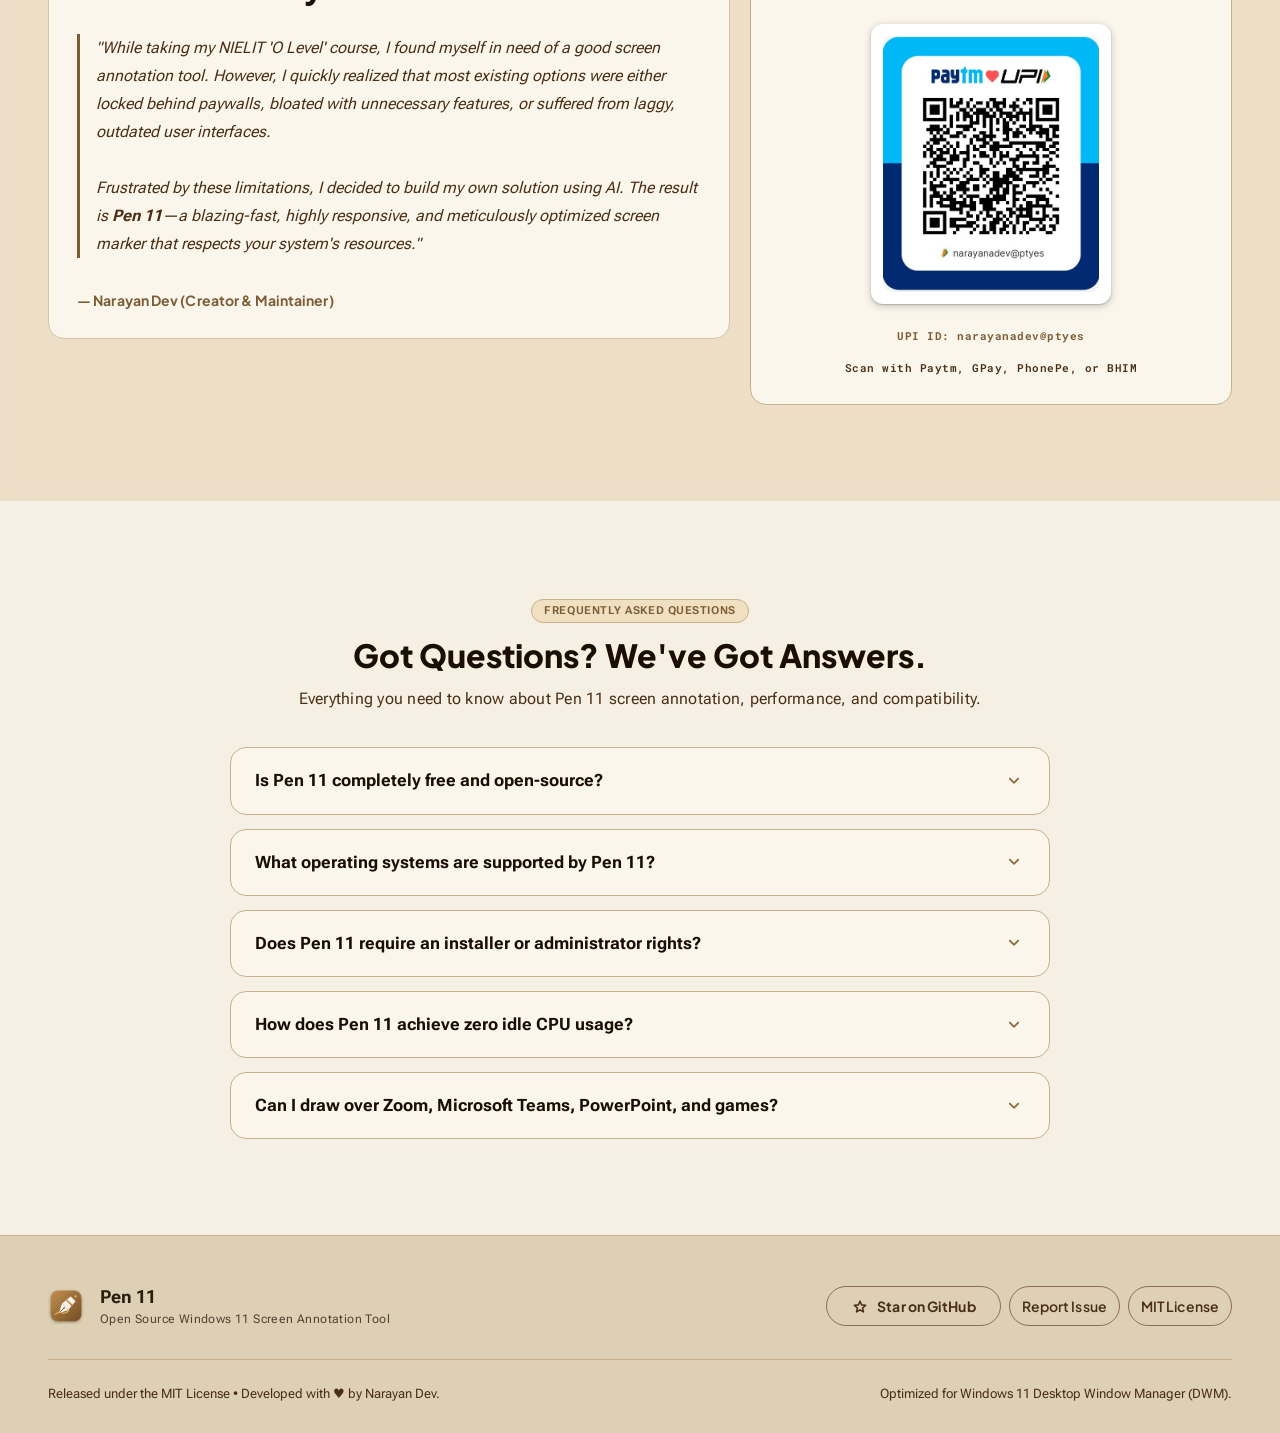
==== commit 81300543: "deploy: 647d1008b013184dec9fa0fc2c934d6e91164e0d" ====
--- a/index.html
+++ b/index.html
@@ -47,12 +47,12 @@
   <link rel="stylesheet" href="https://fonts.googleapis.com/css2?family=Plus+Jakarta+Sans:ital,wght@0,300..800;1,300..800&family=Roboto+Flex:opsz,wght,GRAD,slnt@8..144,100..1000,-200..150,-10..0&family=Roboto+Mono:wght@400;500;600;700&family=Material+Symbols+Rounded:opsz,wght,FILL,GRAD@20..48,100..700,0..1,-50..200&display=swap">
 
   <!-- Stylesheets -->
-  <link rel="stylesheet" href="css/00-tokens.css?v=4.5.6">
-  <link rel="stylesheet" href="css/01-layout.css?v=4.5.6">
-  <link rel="stylesheet" href="css/02-components.css?v=4.5.6">
-  <link rel="stylesheet" href="css/03-motion.css?v=4.5.6">
-  <link rel="stylesheet" href="css/04-canvas.css?v=4.5.6">
-  <link rel="stylesheet" href="css/05-warm-theme.css?v=4.5.6">
+  <link rel="stylesheet" href="css/00-tokens.css?v=4.5.7">
+  <link rel="stylesheet" href="css/01-layout.css?v=4.5.7">
+  <link rel="stylesheet" href="css/02-components.css?v=4.5.7">
+  <link rel="stylesheet" href="css/03-motion.css?v=4.5.7">
+  <link rel="stylesheet" href="css/04-canvas.css?v=4.5.7">
+  <link rel="stylesheet" href="css/05-warm-theme.css?v=4.5.7">
 
   <!-- Immediate Theme Resolver to Prevent FOUT and Desync -->
   <script>
--- a/css/01-layout.css
+++ b/css/01-layout.css
@@ -20,6 +20,7 @@
   -moz-osx-font-smoothing: grayscale;
   scroll-behavior: smooth;
   scroll-padding-top: 72px;
+  overflow-x: hidden; /* prevent any element from causing horizontal page gap */
 }
 
 body {
@@ -53,9 +54,7 @@
 /* --- Ambient Topographic Silky Waves Background Layer --- */
 .m3-ambient-waves-bg {
   position: fixed;
-  inset: 0;
-  width: 100vw;
-  height: 100vh;
+  inset: 0; /* covers all edges — width/height: 100vw/vh not needed and 100vw causes scrollbar gap */
   z-index: 0;
   pointer-events: none;
 }
@@ -156,6 +155,7 @@
   display: flex;
   align-items: center;
   justify-content: space-between;
+  gap: 8px; /* explicit gap so flex children don't touch on narrow screens */
   padding: 0 16px;
   background-color: var(--md-sys-color-surface);
   transition: background-color var(--md-sys-motion-duration-short4) var(--md-sys-motion-easing-standard),
@@ -207,16 +207,22 @@
 .m3-top-app-bar-actions {
   display: flex;
   align-items: center;
-  gap: 8px;
-}
-
+  gap: 6px;
+  flex-shrink: 0; /* actions row must not collapse — but we reduce its contents at breakpoints */
+}
+
+/* ≤599px: hide button text labels, shrink padding */
 @media (max-width: 599px) {
   .m3-top-app-bar {
     padding: 0 12px;
+    gap: 6px;
   }
   .m3-top-app-bar-brand {
     gap: 8px;
     font-size: 1.1rem;
+  }
+  .m3-top-app-bar-actions {
+    gap: 4px;
   }
   .m3-top-app-bar-actions .m3-btn span:not(.material-symbols-rounded) {
     display: none;
@@ -228,16 +234,42 @@
   }
 }
 
+/* ≤480px: also hide inactive theme-mode buttons to save space (keep only active + icon-only download) */
+@media (max-width: 480px) {
+  .m3-top-app-bar-actions .m3-btn {
+    padding: 0 8px;
+    min-width: 36px;
+    height: 36px;
+  }
+  /* Compact theme switcher: reduce icon button size */
+  .m3-top-app-bar-actions .m3-icon-btn,
+  .m3-top-app-bar-actions .m3-icon-btn[data-theme-mode] {
+    width: 30px;
+    height: 30px;
+  }
+  /* Tighten segmented group padding */
+  .m3-top-app-bar-actions .m3-theme-segmented-group {
+    padding: 2px;
+    gap: 1px;
+  }
+}
+
+/* ≤360px: hide GitHub button, further compress */
 @media (max-width: 360px) {
   .m3-top-app-bar {
     padding: 0 8px;
+    gap: 4px;
   }
   .m3-top-app-bar-brand {
     gap: 6px;
-    font-size: 1.05rem;
+    font-size: 1rem;
   }
   .m3-top-app-bar-actions a[aria-label="GitHub Repository"] {
     display: none !important;
+  }
+  .m3-top-app-bar-actions .m3-btn {
+    padding: 0 6px;
+    min-width: 32px;
   }
 }
 
--- a/css/04-canvas.css
+++ b/css/04-canvas.css
@@ -395,8 +395,8 @@
 .canvas-stage-wrapper {
   position: relative;
   width: 100%;
-  min-height: 420px;
-  height: clamp(420px, 58vh, 500px);
+  min-height: 320px;
+  height: clamp(320px, 52vh, 480px);
   border-radius: var(--md-sys-shape-corner-extra-large);
   overflow: hidden;
   isolation: isolate;
@@ -410,10 +410,26 @@
   -webkit-user-select: none;
 }
 
+@media (max-width: 479px) {
+  /* Shorter canvas on compact phones so hero content above is reachable */
+  .canvas-stage-wrapper {
+    min-height: 280px;
+    height: clamp(280px, 46vh, 380px);
+    border-radius: 20px;
+  }
+}
+
+@media (min-width: 480px) and (max-width: 599px) {
+  .canvas-stage-wrapper {
+    min-height: 340px;
+    height: clamp(340px, 50vh, 440px);
+  }
+}
+
 @media (min-width: 600px) {
   .canvas-stage-wrapper {
-    min-height: 540px;
-    height: 580px;
+    min-height: 500px;
+    height: 560px;
   }
 }
 
@@ -720,3 +736,49 @@
     padding: 3px 8px;
   }
 }
+
+/* --------------------------------------------------------------------------
+   6. Extra-small phones (≤359px) canvas toolbar safety
+   -------------------------------------------------------------------------- */
+@media (max-width: 359px) {
+  /* Slightly shrink toolbar buttons on very tiny screens */
+  .toolbar-tool-btn {
+    width: 28px;
+    height: 28px;
+    min-width: 28px;
+    min-height: 28px;
+    border-radius: 14px;
+  }
+
+  .toolbar-tool-btn .material-symbols-rounded {
+    font-size: 16px;
+    width: 16px;
+    height: 16px;
+  }
+
+  .toolbar-tool-btn svg {
+    width: 16px;
+    height: 16px;
+  }
+
+  /* Clamp flyout max-width to ensure it never clips off the left edge */
+  .toolbar-palette-popover,
+  .toolbar-shape-flyout,
+  .toolbar-monkey-flyout {
+    max-width: calc(100vw - 56px) !important;
+    box-sizing: border-box;
+  }
+
+  /* Smaller palette grid on tiny phones */
+  .palette-grid {
+    grid-template-columns: repeat(4, 18px);
+    grid-template-rows: repeat(3, 18px);
+    gap: 4px;
+  }
+
+  .palette-color-btn {
+    width: 18px;
+    height: 18px;
+    border-radius: 9px;
+  }
+}
--- a/css/05-warm-theme.css
+++ b/css/05-warm-theme.css
@@ -142,9 +142,7 @@
 
 .m3-ambient-waves-bg {
   position: fixed;
-  inset: 0;
-  width: 100vw;
-  height: 100vh;
+  inset: 0; /* inset: 0 = left/right/top/bottom: 0; no need for width/height */
   z-index: 0;
   pointer-events: none;
   background-image: 
@@ -362,6 +360,41 @@
 }
 
 /* --------------------------------------------------------------------------
+   4b. Hero Section Mobile Responsive Fixes
+   -------------------------------------------------------------------------- */
+
+/* On small phones ≤479px: stack hero CTA buttons vertically so they don't overflow */
+@media (max-width: 479px) {
+  /* Stack the button row (Download + Explore) into a column on narrow phones */
+  #hero .m3-flex-col > .m3-flex-row {
+    flex-direction: column;
+    align-items: stretch;
+    width: 100%;
+  }
+  #hero .m3-flex-col > .m3-flex-row .m3-btn {
+    width: 100%;
+    justify-content: center;
+    box-sizing: border-box;
+  }
+  /* Reduce hero heading margin to save vertical space */
+  #hero .m3-flex-col.m3-align-center {
+    margin-bottom: 24px !important;
+  }
+  /* Compact sys-req card on tiny screens */
+  .m3-sys-req-card {
+    padding: 12px 14px;
+  }
+}
+
+/* On very small phones ≤359px: tighten further */
+@media (max-width: 359px) {
+  #hero .m3-section,
+  section#hero {
+    padding-top: 20px;
+  }
+}
+
+/* --------------------------------------------------------------------------
    5. Bento Grid & Bento Cards
    -------------------------------------------------------------------------- */
 .bento-grid {
